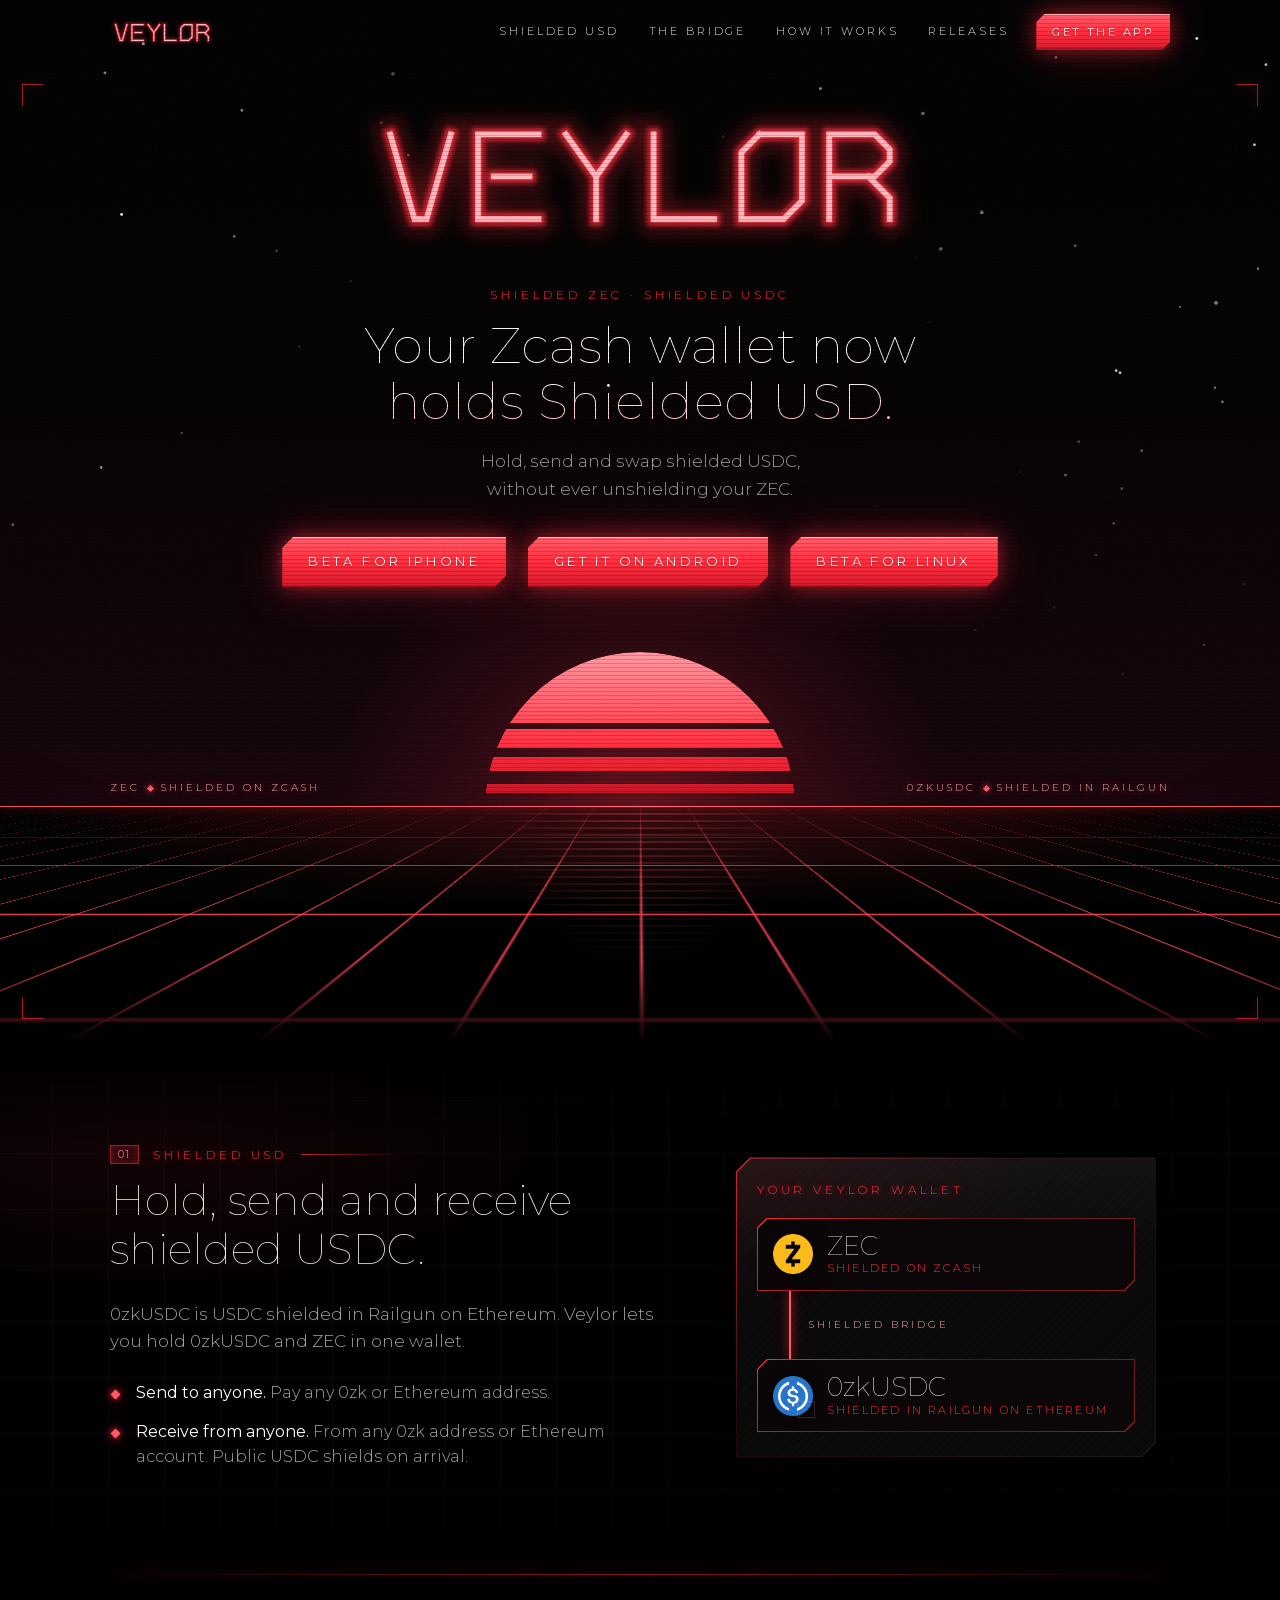
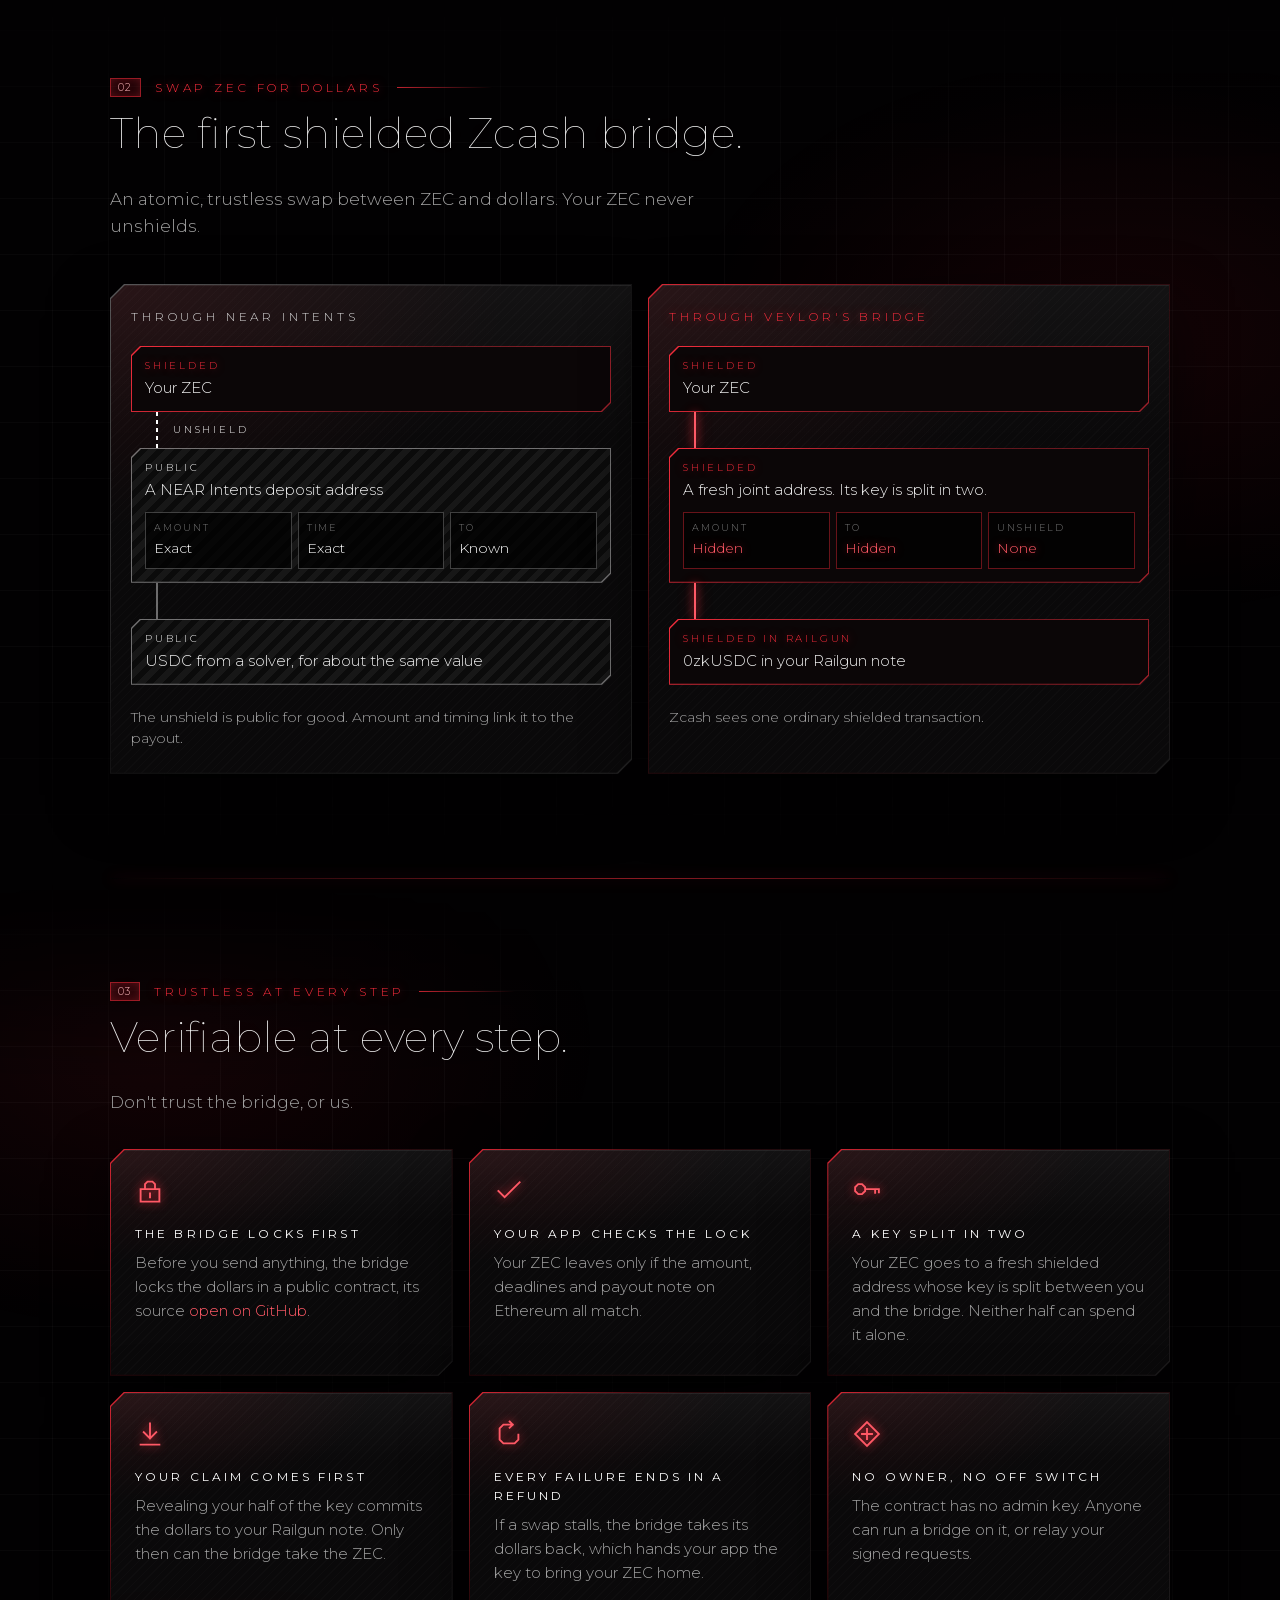
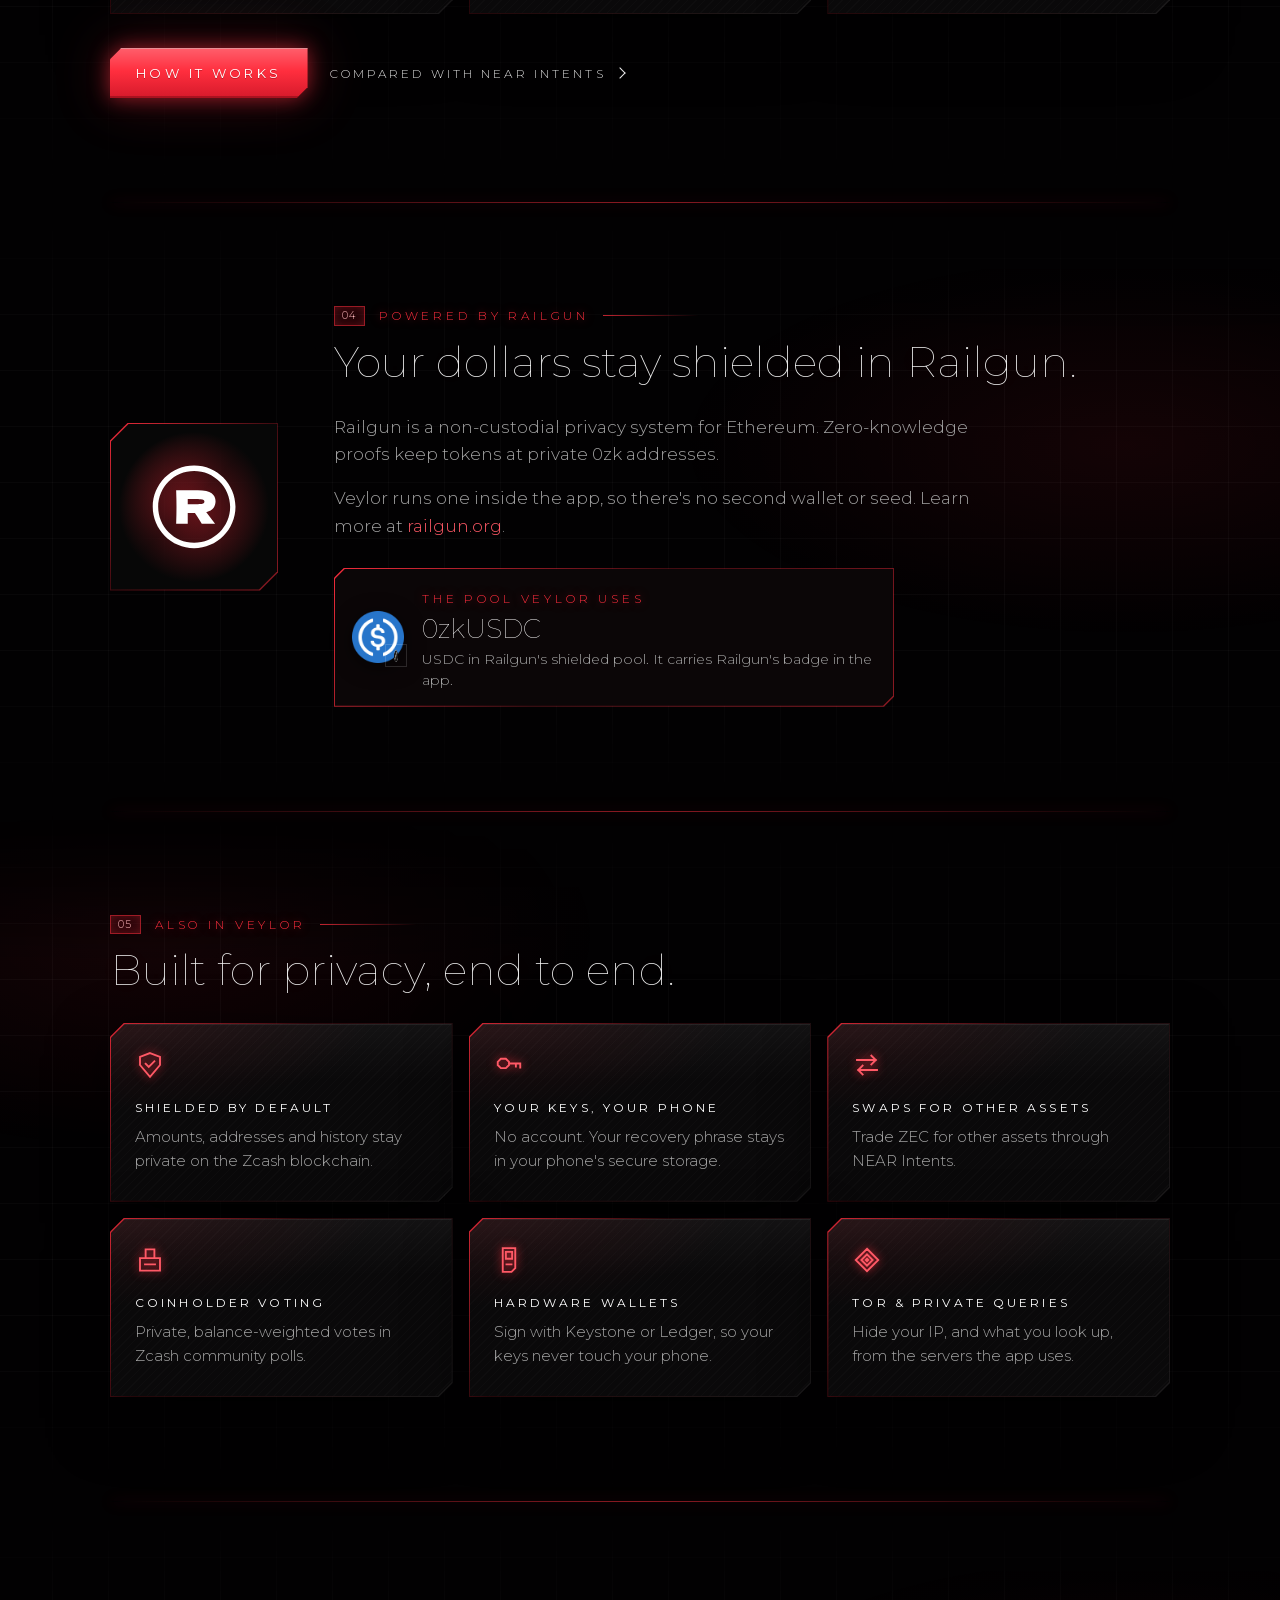
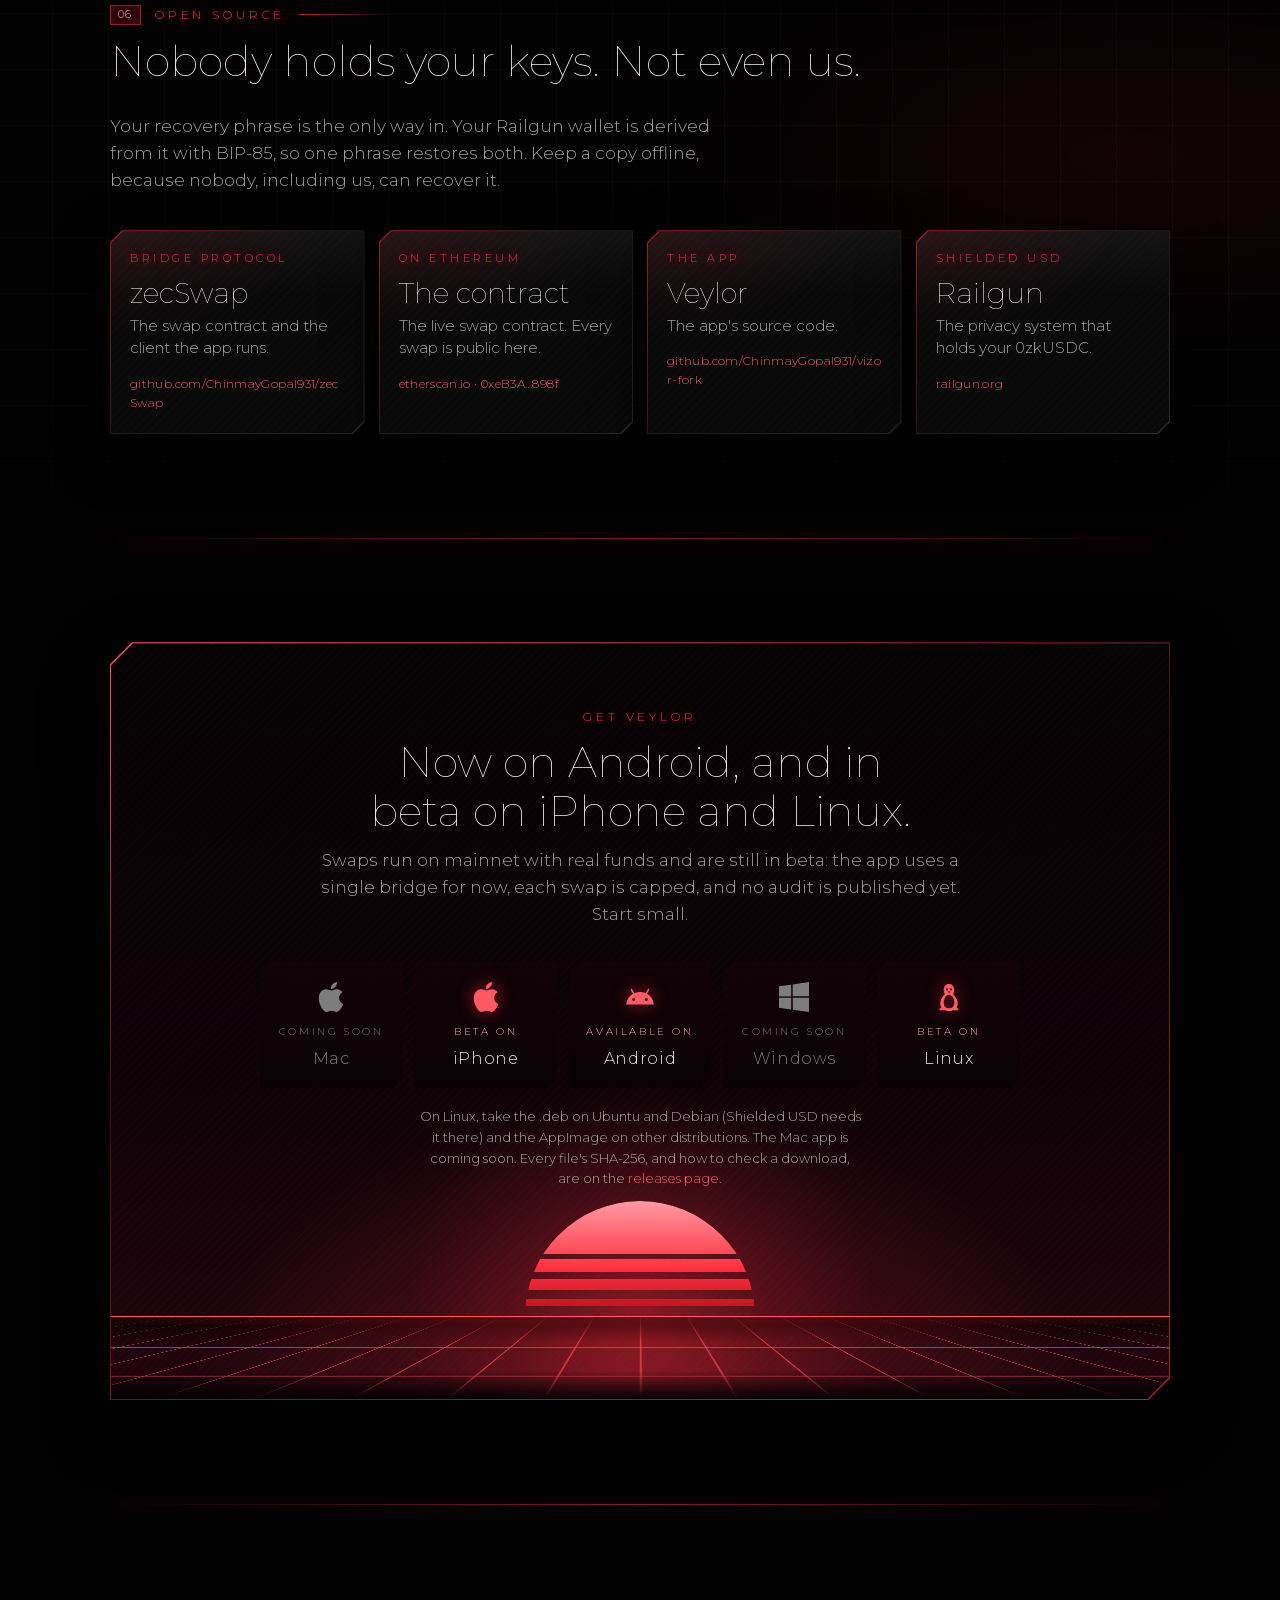
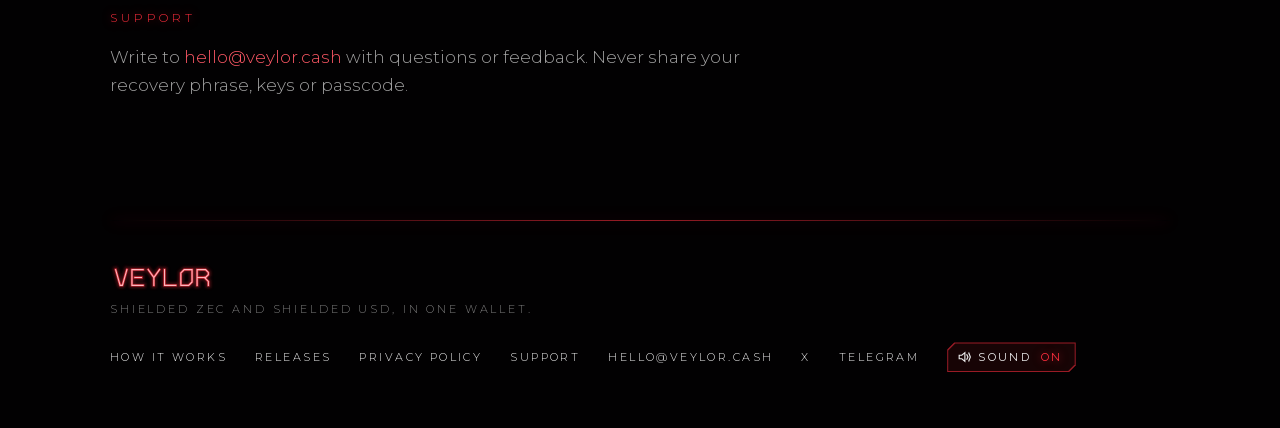
==== index.html @ bbc7f248 "Releases: every download with its SHA-256, its build record, and how to check it veylor.cash/release" ====
<!doctype html>
<html lang="en">
<head>
<meta charset="utf-8">
<meta name="viewport" content="width=device-width, initial-scale=1, viewport-fit=cover">
<title>Veylor</title>
<meta name="description" content="Veylor is a self-custody Zcash wallet that also holds Shielded USD, USDC shielded in Railgun. Send and receive it with anyone, and swap it with shielded ZEC without ever unshielding your ZEC.">
<meta name="theme-color" content="#000000">
<meta property="og:title" content="Veylor">
<meta property="og:description" content="Your Zcash wallet now holds Shielded USD. Send and receive it with anyone, and swap it with ZEC without ever unshielding your ZEC.">
<meta property="og:image" content="https://veylor.cash/icon.png">
<meta property="og:url" content="https://veylor.cash/">
<link rel="icon" href="/icon.png">
<link rel="apple-touch-icon" href="/icon.png">
<link rel="preload" href="/fonts/montserrat-latin.woff2" as="font" type="font/woff2" crossorigin>
<link rel="stylesheet" href="/site.css">
<script>document.documentElement.classList.add('js')</script>
<script src="/site.js" defer></script>
</head>
<body class="home">
<div class="topbar">
  <a class="tb-mark" href="/" aria-label="Veylor home"><svg class="wordmark lit" viewBox="-5 -5 92.5 24" aria-hidden="true"><g fill="none" stroke-linecap="square" stroke-linejoin="miter"><use href="#vw" class="halo" filter="url(#vw-halo)"/><use href="#vw" class="glow" filter="url(#vw-glow)"/><use href="#vw" class="core"/></g></svg></a>
  <nav class="tb-links" aria-label="Main">
    <a href="/#dollars">Shielded USD</a>
    <a href="/#trail">The bridge</a>
    <a href="/how-it-works/">How it works</a>
    <a href="/releases/">Releases</a>
  </nav>
  <div class="tb-end">
    <span class="btn-glow"><a class="btn btn-sm" href="/#beta">Get the app</a></span>
  </div>
</div>

<div class="sync" aria-hidden="true"><div class="sync-line"></div><div class="sync-head"><span class="sync-readout">SYNC 0%</span></div></div>

<header class="hero">
  <div class="hero-top">
    <h1>
      <svg class="wordmark" viewBox="-5 -5 92.5 24" role="img" aria-labelledby="vw-title">
        <title id="vw-title">Veylor</title>
        <defs>
          <path id="vw" pathLength="1" d="M0 0L4 14L6 14L10 0M24.5 0L14.5 0L14.5 14L24.5 14M17.1 7L23 7M29 0L34 7L39 0M34 7L34 14M43.5 0L43.5 14L53.5 14M61 0L68 0L68 11L65 14L58 14L58 3ZM72.5 14L72.5 0L80 0L82.5 2.5L82.5 4.5L80 7L72.5 7M79 7L82.5 10.5L82.5 14"/>
          <filter id="vw-halo" x="-20%" y="-90%" width="140%" height="280%"><feGaussianBlur stdDeviation="1.6"/></filter>
          <filter id="vw-glow" x="-10%" y="-40%" width="120%" height="180%"><feGaussianBlur stdDeviation="0.45"/></filter>
        </defs>
        <g fill="none" stroke-linecap="square" stroke-linejoin="miter">
          <use href="#vw" class="halo" filter="url(#vw-halo)"/>
          <use href="#vw" class="glow" filter="url(#vw-glow)"/>
          <use href="#vw" class="core"/>
        </g>
      </svg>
    </h1>
    <p class="hud rise d1">Shielded ZEC &middot; Shielded USDC</p>
    <p class="tagline rise d2">Your Zcash wallet now holds Shielded USD.</p>
    <p class="lede rise d3">Hold, send and swap shielded USDC, without ever unshielding your ZEC.</p>
    <div class="cta rise d4">
      <span class="btn-glow"><a class="btn" href="https://testflight.apple.com/join/D9gw2Kwm">Beta for iPhone</a></span><span class="btn-glow"><a class="btn" href="https://play.google.com/store/apps/details?id=com.veylor.app">Get it on Android</a></span><span class="btn-glow"><a class="btn" href="/releases/#linux">Beta for Linux</a></span>
    </div>
  </div>
  <div class="sky" aria-hidden="true"><div class="stars"></div><div class="stars twinkle"></div></div>
  <div class="hud-frame" aria-hidden="true"></div>
  <div class="scene" aria-hidden="true">
    <div class="sun-glow"></div>
    <div class="sun"></div>
    <div class="floor"><div class="grid"></div><div class="shots"><i class="shot s1"></i><i class="shot s2"></i><i class="shot s3"></i><i class="shot s4"></i></div><div class="reflect"></div></div>
    <span class="hz hz-l">ZEC <i></i> Shielded on Zcash</span>
    <span class="hz hz-r">0zkUSDC <i></i> Shielded in Railgun</span>
  </div>
</header>

<main>
  <section class="section" id="dollars" aria-labelledby="dollars-title">
    <div class="split">
      <div>
        <p class="hud sec">Shielded USD</p>
        <h2 class="title" id="dollars-title">Hold, send and receive shielded USDC.</h2>
        <div class="prose reveal">
          <p>0zkUSDC is USDC shielded in Railgun on Ethereum. Veylor lets you hold 0zkUSDC and ZEC in one wallet.</p>
        </div>
        <ul class="ticks reveal">
          <li><strong>Send to anyone.</strong> Pay any 0zk or Ethereum address.</li>
          <li><strong>Receive from anyone.</strong> From any 0zk address or Ethereum account. Public USDC shields on arrival.</li>
        </ul>
      </div>
      <div class="wallet card reveal">
        <figure class="card-in">
          <figcaption class="hud">Your Veylor wallet</figcaption>
          <div class="asset plate">
            <span class="token-logo"><img src="/logos/zec.webp" width="40" height="40" alt=""></span>
            <span class="asset-name">ZEC</span>
            <span class="asset-where">Shielded on Zcash</span>
          </div>
          <div class="bridge-link" aria-hidden="true">
            <span class="bl-line"><span class="packet down"></span><span class="packet up"></span></span>
            <span class="bl-tag">Shielded bridge</span>
          </div>
          <div class="asset plate">
            <span class="token-logo"><img src="/logos/usdc.webp" width="40" height="40" alt=""><img class="badge" src="/logos/railgun-badge.webp" width="18" height="18" alt=""></span>
            <span class="asset-name">0zkUSDC</span>
            <span class="asset-where">Shielded in Railgun on Ethereum</span>
          </div>
        </figure>
      </div>
    </div>
  </section>
  <section class="section" id="trail" aria-labelledby="trail-title">
    <p class="hud sec">Swap ZEC for dollars</p>
    <h2 class="title" id="trail-title">The first shielded Zcash bridge.</h2>
    <div class="prose reveal">
      <p>An atomic, trustless swap between ZEC and dollars. Your ZEC never unshields.</p>
    </div>

    <div class="routes">
      <div class="route route-public card reveal">
        <figure class="card-in">
          <figcaption class="hud">Through NEAR Intents</figcaption>
          <ol class="hops">
            <li class="hop plate zone-shielded">
              <span class="hop-zone">Shielded</span>
              <span class="hop-name">Your ZEC</span>
              <span class="wire" aria-hidden="true"></span>
              <span class="edge" aria-hidden="true">Unshield</span>
            </li>
            <li class="hop plate zone-public">
              <span class="hop-zone">Public</span>
              <span class="hop-name">A NEAR Intents deposit address</span>
              <dl class="leak">
                <div><dt>Amount</dt><dd>Exact</dd></div>
                <div><dt>Time</dt><dd>Exact</dd></div>
                <div><dt>To</dt><dd>Known</dd></div>
              </dl>
              <span class="wire" aria-hidden="true"></span>
            </li>
            <li class="hop plate zone-public">
              <span class="hop-zone">Public</span>
              <span class="hop-name">USDC from a solver, for about the same value</span>
            </li>
          </ol>
          <p class="route-note">The unshield is public for good. Amount and timing link it to the payout.</p>
        </figure>
      </div>

      <div class="route route-shielded card reveal">
        <figure class="card-in">
          <figcaption class="hud">Through Veylor's bridge</figcaption>
          <ol class="hops">
            <li class="hop plate zone-shielded">
              <span class="hop-zone">Shielded</span>
              <span class="hop-name">Your ZEC</span>
              <span class="wire" aria-hidden="true"><span class="packet"></span></span>
            </li>
            <li class="hop plate zone-shielded">
              <span class="hop-zone">Shielded</span>
              <span class="hop-name">A fresh joint address. Its key is split in two.</span>
              <dl class="leak sealed">
                <div><dt>Amount</dt><dd>Hidden</dd></div>
                <div><dt>To</dt><dd>Hidden</dd></div>
                <div><dt>Unshield</dt><dd>None</dd></div>
              </dl>
              <span class="wire" aria-hidden="true"><span class="packet"></span></span>
            </li>
            <li class="hop plate zone-shielded">
              <span class="hop-zone">Shielded in Railgun</span>
              <span class="hop-name">0zkUSDC in your Railgun note</span>
            </li>
          </ol>
          <p class="route-note">Zcash sees one ordinary shielded transaction.</p>
        </figure>
      </div>
    </div>
  </section>

  <section class="section" id="trustless" aria-labelledby="trustless-title">
    <p class="hud sec">Trustless at every step</p>
    <h2 class="title" id="trustless-title">Verifiable at every step.</h2>
    <p class="prose intro reveal">Don't trust the bridge, or us.</p>
    <div class="cards">
      <article class="card reveal"><div class="card-in">
        <svg class="glyph" viewBox="0 0 24 24" aria-hidden="true"><path d="M4.5 10.5H19.5V20.5H4.5Z M8 10.5V6.5L10 4.5H14L16 6.5V10.5 M12 14V17"/></svg>
        <h3>The bridge locks first</h3>
        <p>Before you send anything, the bridge locks the dollars in a public contract, its source <a href="https://github.com/ChinmayGopal931/zecSwap/blob/64917fc90175dc25a0f6d522f0481807d7fe78f2/contracts/src/ZecSwap.sol">open on GitHub</a>.</p>
      </div></article>
      <article class="card reveal"><div class="card-in">
        <svg class="glyph" viewBox="0 0 24 24" aria-hidden="true"><path d="M3.5 12L8.5 17L20.5 5"/></svg>
        <h3>Your app checks the lock</h3>
        <p>Your ZEC leaves only if the amount, deadlines and payout note on Ethereum all match.</p>
      </div></article>
      <article class="card reveal"><div class="card-in">
        <svg class="glyph" viewBox="0 0 24 24" aria-hidden="true"><path d="M2.5 9L5 6.5H8L10.5 9V12L8 14.5H5L2.5 12Z M10.5 10.5H12 M13.5 10.5H21.5 M18.5 10.5V13.5 M21.5 10.5V13"/></svg>
        <h3>A key split in two</h3>
        <p>Your ZEC goes to a fresh shielded address whose key is split between you and the bridge. Neither half can spend it alone.</p>
      </div></article>
      <article class="card reveal"><div class="card-in">
        <svg class="glyph" viewBox="0 0 24 24" aria-hidden="true"><path d="M12 3.5V15.5 M7 10.5L12 15.5L17 10.5 M4.5 20.5H19.5"/></svg>
        <h3>Your claim comes first</h3>
        <p>Revealing your half of the key commits the dollars to your Railgun note. Only then can the bridge take the ZEC.</p>
      </div></article>
      <article class="card reveal"><div class="card-in">
        <svg class="glyph" viewBox="0 0 24 24" aria-hidden="true"><path d="M19.5 12.5V16.5L16.5 19.5H7.5L4.5 16.5V7.5L7.5 4.5H15 M12.5 2L15 4.5L12.5 7"/></svg>
        <h3>Every failure ends in a refund</h3>
        <p>If a swap stalls, the bridge takes its dollars back, which hands your app the key to bring your ZEC home.</p>
      </div></article>
      <article class="card reveal"><div class="card-in">
        <svg class="glyph" viewBox="0 0 24 24" aria-hidden="true"><path d="M12 2.5L21.5 12L12 21.5L2.5 12Z M8 12H16 M12 8V16"/></svg>
        <h3>No owner, no off switch</h3>
        <p>The contract has no admin key. Anyone can run a bridge on it, or relay your signed requests.</p>
      </div></article>
    </div>
    <div class="cta left reveal"><span class="btn-glow"><a class="btn" href="/how-it-works/">How it works</a></span><a class="link-hud" href="/how-it-works/#compare">Compared with NEAR Intents</a></div>
  </section>



  <section class="section" id="railgun" aria-labelledby="railgun-title">
    <div class="railgun">
      <a class="railgun-mark plate reveal" href="https://railgun.org/"><img src="/logos/railgun.svg" width="88" height="88" alt="Railgun"></a>
      <div class="reveal">
        <p class="hud sec">Powered by Railgun</p>
        <h2 class="title" id="railgun-title">Your dollars stay shielded in Railgun.</h2>
        <div class="prose">
          <p>Railgun is a non-custodial privacy system for Ethereum. Zero-knowledge proofs keep tokens at private 0zk addresses.</p>
          <p>Veylor runs one inside the app, so there's no second wallet or seed. Learn more at <a href="https://railgun.org/">railgun.org</a>.</p>
        </div>
        <div class="pool plate">
          <span class="token-logo"><img src="/logos/usdc.webp" width="52" height="52" alt=""><img class="badge" src="/logos/railgun-badge.webp" width="23" height="23" alt=""></span>
          <span class="pool-text">
            <span class="hud">The pool Veylor uses</span>
            <span class="pool-name">0zkUSDC</span>
            <span class="pool-desc">USDC in Railgun's shielded pool. It carries Railgun's badge in the app.</span>
          </span>
        </div>
      </div>
    </div>
  </section>

  <section class="section" id="inside" aria-labelledby="inside-title">
    <p class="hud sec">Also in Veylor</p>
    <h2 class="title" id="inside-title">Built for privacy, end to end.</h2>
    <div class="cards">
      <article class="card reveal"><div class="card-in">
        <svg class="glyph" viewBox="0 0 24 24" aria-hidden="true"><path d="M12 2.5L20 5.5V12L12 21.5L4 12V5.5Z M8.5 11L11 13.5L15.5 9"/></svg>
        <h3>Shielded by default</h3>
        <p>Amounts, addresses and history stay private on the Zcash blockchain.</p>
      </div></article>
      <article class="card reveal"><div class="card-in">
        <svg class="glyph" viewBox="0 0 24 24" aria-hidden="true"><path d="M3 9.5L5.5 7H9.5L12 9.5V12L9.5 14.5H5.5L3 12Z M12 10.75H21V14 M17.5 10.75V13.25"/></svg>
        <h3>Your keys, your phone</h3>
        <p>No account. Your recovery phrase stays in your phone's secure storage.</p>
      </div></article>
      <article class="card reveal"><div class="card-in">
        <svg class="glyph" viewBox="0 0 24 24" aria-hidden="true"><path d="M4 8H19 M15.5 4.5L19 8L15.5 11.5 M20 16H5 M8.5 12.5L5 16L8.5 19.5"/></svg>
        <h3>Swaps for other assets</h3>
        <p>Trade ZEC for other assets through NEAR Intents.</p>
      </div></article>
      <article class="card reveal"><div class="card-in">
        <svg class="glyph" viewBox="0 0 24 24" aria-hidden="true"><path d="M4 10.5H20V20.5H4Z M8 15.5H16 M8.5 10.5V3.5H15.5V10.5"/></svg>
        <h3>Coinholder voting</h3>
        <p>Private, balance-weighted votes in Zcash community polls.</p>
      </div></article>
      <article class="card reveal"><div class="card-in">
        <svg class="glyph" viewBox="0 0 24 24" aria-hidden="true"><path d="M7 2.5H17V18.5L14 21.5H7Z M9.5 5.5H14.5V11H9.5Z M10 15.5H14"/></svg>
        <h3>Hardware wallets</h3>
        <p>Sign with Keystone or Ledger, so your keys never touch your phone.</p>
      </div></article>
      <article class="card reveal"><div class="card-in">
        <svg class="glyph" viewBox="0 0 24 24" aria-hidden="true"><path d="M12 3L21 12L12 21L3 12Z M12 7.5L16.5 12L12 16.5L7.5 12Z M12 11L13 12L12 13L11 12Z"/></svg>
        <h3>Tor &amp; Private queries</h3>
        <p>Hide your IP, and what you look up, from the servers the app uses.</p>
      </div></article>
    </div>
  </section>

  <section class="section" id="source" aria-labelledby="source-title">
    <p class="hud sec">Open source</p>
    <h2 class="title" id="source-title">Nobody holds your keys. Not even us.</h2>
    <div class="prose reveal">
      <p>Your recovery phrase is the only way in. Your Railgun wallet is derived from it with BIP-85, so one phrase restores both. Keep a copy offline, because nobody, including us, can recover it.</p>
    </div>
    <ul class="links">
      <li class="reveal"><a class="link-card plate" href="https://github.com/ChinmayGopal931/zecSwap">
        <span class="hud">Bridge protocol</span>
        <span class="link-name">zecSwap</span>
        <span class="link-desc">The swap contract and the client the app runs.</span>
        <span class="link-url">github.com/ChinmayGopal931/zecSwap</span>
      </a></li>
      <li class="reveal"><a class="link-card plate" href="https://etherscan.io/address/0xeB3A00bcB6c9fF626fE57a5dBbDCf01730e7898f">
        <span class="hud">On Ethereum</span>
        <span class="link-name">The contract</span>
        <span class="link-desc">The live swap contract. Every swap is public here.</span>
        <span class="link-url">etherscan.io &middot; 0xeB3A&hellip;898f</span>
      </a></li>
      <li class="reveal"><a class="link-card plate" href="https://github.com/ChinmayGopal931/vizor-fork">
        <span class="hud">The app</span>
        <span class="link-name">Veylor</span>
        <span class="link-desc">The app's source code.</span>
        <span class="link-url">github.com/ChinmayGopal931/vizor-fork</span>
      </a></li>
      <li class="reveal"><a class="link-card plate" href="https://railgun.org/">
        <span class="hud">Shielded USD</span>
        <span class="link-name">Railgun</span>
        <span class="link-desc">The privacy system that holds your 0zkUSDC.</span>
        <span class="link-url">railgun.org</span>
      </a></li>
    </ul>
  </section>

  <section class="section beta" id="beta">
    <div class="card beta-card reveal"><div class="card-in">
        <p class="hud">Get Veylor</p>
        <h2 class="title">Now on Android, and in beta on iPhone and Linux.</h2>
        <p class="prose">Swaps run on mainnet with real funds and are still in beta: the app uses a single bridge for now, each swap is capped, and no audit is published yet. Start small.</p>
        <ul class="platforms" aria-label="Platforms">
          <li><span class="platform soon" aria-disabled="true"><svg viewBox="0 0 24 24" aria-hidden="true" focusable="false"><path d="M12.152 6.896c-.948 0-2.415-1.078-3.96-1.04-2.04.027-3.91 1.183-4.961 3.014-2.117 3.675-.546 9.103 1.519 12.09 1.013 1.454 2.208 3.09 3.792 3.039 1.52-.065 2.09-.987 3.935-.987 1.831 0 2.35.987 3.96.948 1.637-.026 2.676-1.48 3.676-2.948 1.156-1.688 1.636-3.325 1.662-3.415-.039-.013-3.182-1.221-3.22-4.857-.026-3.04 2.48-4.494 2.597-4.559-1.429-2.09-3.623-2.324-4.39-2.376-2-.156-3.675 1.09-4.61 1.09zM15.53 3.83c.843-1.012 1.4-2.427 1.245-3.83-1.207.052-2.662.805-3.532 1.818-.78.896-1.454 2.338-1.273 3.714 1.338.104 2.715-.688 3.559-1.701"/></svg><span class="platform-note">Coming soon</span><span class="platform-name">Mac</span></span></li>
          <li><a class="platform" href="https://testflight.apple.com/join/D9gw2Kwm"><svg viewBox="0 0 24 24" aria-hidden="true" focusable="false"><path d="M12.152 6.896c-.948 0-2.415-1.078-3.96-1.04-2.04.027-3.91 1.183-4.961 3.014-2.117 3.675-.546 9.103 1.519 12.09 1.013 1.454 2.208 3.09 3.792 3.039 1.52-.065 2.09-.987 3.935-.987 1.831 0 2.35.987 3.96.948 1.637-.026 2.676-1.48 3.676-2.948 1.156-1.688 1.636-3.325 1.662-3.415-.039-.013-3.182-1.221-3.22-4.857-.026-3.04 2.48-4.494 2.597-4.559-1.429-2.09-3.623-2.324-4.39-2.376-2-.156-3.675 1.09-4.61 1.09zM15.53 3.83c.843-1.012 1.4-2.427 1.245-3.83-1.207.052-2.662.805-3.532 1.818-.78.896-1.454 2.338-1.273 3.714 1.338.104 2.715-.688 3.559-1.701"/></svg><span class="platform-note">Beta on</span><span class="platform-name">iPhone</span></a></li>
          <li><a class="platform" href="https://play.google.com/store/apps/details?id=com.veylor.app"><svg viewBox="0 0 24 24" aria-hidden="true" focusable="false"><path d="M17.6 9.48l1.84-3.18c.16-.31.04-.69-.26-.85a.637.637 0 0 0-.83.22l-1.88 3.24a11.463 11.463 0 0 0-8.94 0L5.65 5.67a.643.643 0 0 0-.87-.2c-.28.18-.37.54-.22.83L6.4 9.48A10.78 10.78 0 0 0 1 18h22a10.78 10.78 0 0 0-5.4-8.52zM7 15.25a1.25 1.25 0 1 1 0-2.5 1.25 1.25 0 0 1 0 2.5zm10 0a1.25 1.25 0 1 1 0-2.5 1.25 1.25 0 0 1 0 2.5z"/></svg><span class="platform-note">Available on</span><span class="platform-name">Android</span></a></li>
          <li><span class="platform soon" aria-disabled="true"><svg viewBox="0 0 24 24" aria-hidden="true" focusable="false"><path d="M0 3.449L9.75 2.1v9.451H0m10.949-9.602L24 0v11.4H10.949M0 12.6h9.75v9.451L0 20.699M10.949 12.6H24V24l-12.9-1.801"/></svg><span class="platform-note">Coming soon</span><span class="platform-name">Windows</span></span></li>
          <li><a class="platform" href="/releases/#linux"><svg viewBox="0 0 24 24" aria-hidden="true" focusable="false"><path fill-rule="evenodd" d="M12 1.5c-2.6 0-4.2 2.1-4.2 4.9 0 1.4.4 2.4.9 3.4-1.9 1.7-3.7 4.4-3.7 7.4 0 1.2.3 2.2.9 3l-1.4 1.2c-.4.4-.1 1.1.5 1.1h3.9c.9.6 2 .9 3.1.9s2.2-.3 3.1-.9h3.9c.6 0 .9-.7.5-1.1l-1.4-1.2c.6-.8.9-1.8.9-3 0-3-1.8-5.7-3.7-7.4.5-1 .9-2 .9-3.4 0-2.8-1.6-4.9-4.2-4.9zm-1.6 3.6a.9.9 0 1 1 0 1.8.9.9 0 0 1 0-1.8zm3.2 0a.9.9 0 1 1 0 1.8.9.9 0 0 1 0-1.8zM10.9 7.6h2.2L12 9zM12 10.2c2.3 0 4.2 2.9 4.2 6.2s-1.9 4.6-4.2 4.6-4.2-1.3-4.2-4.6 1.9-6.2 4.2-6.2z"/></svg><span class="platform-note">Beta on</span><span class="platform-name">Linux</span></a></li>
        </ul>
        <p class="platforms-note">On Linux, take the .deb on Ubuntu and Debian (Shielded USD needs it there) and the AppImage on other distributions. The Mac app is coming soon. Every file's SHA-256, and how to check a download, are on the <a href="/releases/">releases page</a>.</p>
      <div class="beta-scene" aria-hidden="true"><div class="sun-glow"></div><div class="sun"></div><div class="floor"><div class="grid"></div></div></div>
    </div></div>
  </section>

  <section class="section" id="support">
    <p class="hud">Support</p>
    <p class="prose">Write to <a href="mailto:hello@veylor.cash">hello@veylor.cash</a> with questions or feedback. Never share your recovery phrase, keys or passcode.</p>
  </section>
</main>

<footer class="site-footer">
  <div class="ft-brand">
    <a class="tb-mark" href="/" aria-label="Veylor home"><svg class="wordmark lit" viewBox="-5 -5 92.5 24" aria-hidden="true"><g fill="none" stroke-linecap="square" stroke-linejoin="miter"><use href="#vw" class="halo" filter="url(#vw-halo)"/><use href="#vw" class="glow" filter="url(#vw-glow)"/><use href="#vw" class="core"/></g></svg></a>
    <p>Shielded ZEC and Shielded USD, in one wallet.</p>
  </div>
  <div class="ft-links">
    <nav aria-label="Footer">
      <a href="/how-it-works/">How it works</a>
      <a href="/releases/">Releases</a>
      <a href="/privacy/">Privacy policy</a>
      <a href="#support">Support</a>
      <a href="mailto:hello@veylor.cash">hello@veylor.cash</a>
    </nav>
    <nav class="ft-social" aria-label="Social">
      <a href="https://x.com/veylorwallet" aria-label="Veylor on X">X</a>
      <a href="https://t.me/veylorwallet" aria-label="Veylor on Telegram">Telegram</a>
    </nav>
    <button class="sound plate" type="button" aria-pressed="true" hidden>
      <svg viewBox="0 0 16 16" aria-hidden="true"><path d="M2.5 6H5.5L9 3V13L5.5 10H2.5Z"/><path class="wave" d="M11.25 5.5L12.5 8L11.25 10.5M13.5 3.5L15.25 8L13.5 12.5"/><path class="mute" d="M11.5 6L15 10M15 6L11.5 10"/></svg>
      <span>Sound</span><span class="sound-state" aria-hidden="true">On</span>
    </button>
  </div>
</footer>
</body>
</html>
---- site.css ----
@font-face {
  font-family: "Montserrat";
  src: url("/fonts/montserrat-latin.woff2") format("woff2");
  font-weight: 100 400;
  font-display: swap;
  unicode-range: U+0000-00FF, U+0131, U+0152-0153, U+02BB-02BC, U+02C6, U+02DA, U+02DC, U+0304, U+0308, U+0329, U+2000-206F, U+20AC, U+2122, U+2191, U+2193, U+2212, U+2215, U+FEFF, U+FFFD;
}

:root {
  color-scheme: dark;
  --bg: #000;
  --panel: #070707;
  --text: #ececec;
  --muted: #a3a3a3;
  --dim: #7d7d7d;
  --red: #ff2e3e;
  --red-hot: #ff5966;
  --red-core: #ffb7bd;
  --red-deep: #6e0b15;
  --rule: #1d1d1d;
  --steel: rgba(255, 255, 255, 0.22);
  --cut: 14px;
  --lit-edge: linear-gradient(135deg, rgba(255, 46, 62, 0.95), rgba(255, 46, 62, 0.25) 48%, rgba(255, 46, 62, 0.55));
  --font: "Montserrat", -apple-system, BlinkMacSystemFont, "Segoe UI", Roboto, Helvetica, Arial, sans-serif;
  --panel-fill:
    radial-gradient(140% 90% at 0% 0%, rgba(255, 46, 62, 0.09), transparent 55%),
    linear-gradient(180deg, rgba(255, 255, 255, 0.04), rgba(255, 255, 255, 0) 32%),
    repeating-linear-gradient(135deg, rgba(255, 255, 255, 0.016) 0 1px, transparent 1px 6px),
    #0a090a;
  --grain: url("data:image/svg+xml,%3Csvg xmlns='http://www.w3.org/2000/svg' width='180' height='180'%3E%3Cfilter id='n'%3E%3CfeTurbulence type='fractalNoise' baseFrequency='.85' numOctaves='2' stitchTiles='stitch'/%3E%3CfeColorMatrix values='0 0 0 0 1 0 0 0 0 1 0 0 0 0 1 0 0 0 .6 0'/%3E%3C/filter%3E%3Crect width='100%25' height='100%25' filter='url(%23n)'/%3E%3C/svg%3E");
  --mono: ui-monospace, SFMono-Regular, Menlo, Consolas, "Liberation Mono", monospace;
}

/* Every animation on this page lives in the no-preference block at the end:
   what is written above it is the still, fully lit page that visitors who
   ask for reduced motion see. */

* { box-sizing: border-box; }
html, body { overflow-x: clip; }
body {
  margin: 0;
  background: #020102;
  color: var(--text);
  font: 300 17px/1.6 var(--font);
  -webkit-font-smoothing: antialiased;
}
body::before, body::after { content: ""; position: fixed; inset: 0; pointer-events: none; z-index: 100; }
body::before { background: var(--grain); background-size: 180px; opacity: 0.045; }
body::after {
  background:
    repeating-linear-gradient(to bottom, transparent 0 3px, rgba(0, 0, 0, 0.16) 3px 4px),
    radial-gradient(ellipse 120% 90% at 50% 45%, transparent 58%, rgba(0, 0, 0, 0.6) 100%);
}
.defs { position: absolute; width: 0; height: 0; overflow: hidden; }
a { color: var(--red-hot); text-decoration: none; }
a:hover { text-decoration: underline; }
a:focus-visible, button:focus-visible { outline: 1px solid var(--red-core); outline-offset: 4px; }
.sr-only {
  position: absolute; width: 1px; height: 1px; margin: -1px; overflow: hidden;
  clip: rect(0 0 0 0); white-space: nowrap; border: 0;
}
var { font-style: normal; color: var(--red-core); }
.section code { font-family: var(--mono); font-size: 0.84em; color: var(--red-core); }

/* HUD captions: spaced uppercase red, as the app's section heads. */
.hud {
  font-weight: 300; font-size: 12px; letter-spacing: 0.32em; text-transform: uppercase;
  color: var(--red); text-shadow: 0 0 10px rgba(255, 46, 62, 0.55);
  margin: 0;
}

/* A plate with 45° cuts: a 1px edge (the cuts drawn too) over a dark fill. */
.plate { position: relative; isolation: isolate; --c: 10px; --edge: var(--steel); --fill: #0a0a0a; }
.plate::before, .plate::after {
  content: ""; position: absolute; z-index: -1; pointer-events: none;
  clip-path: polygon(var(--c) 0, 100% 0, 100% calc(100% - var(--c)), calc(100% - var(--c)) 100%, 0 100%, 0 var(--c));
}
.plate::before { inset: 0; background: var(--edge); }
.plate::after { inset: 1px; background: var(--fill); }

/* The VEYLOR tube: halo, glow and core, as Neon.strokeTube. */
.wordmark { display: block; overflow: visible; }
.wordmark .halo { stroke: var(--red); stroke-opacity: 0.28; stroke-width: 4.75; }
.wordmark .glow { stroke: var(--red); stroke-opacity: 0.75; stroke-width: 2.09; }
.wordmark .core { stroke: var(--red-core); stroke-width: 0.95; }

/* ---------- Hero ---------- */
.hero {
  position: relative; min-height: 100vh; min-height: 100svh; display: flex; flex-direction: column; overflow: hidden; isolation: isolate;
  background: linear-gradient(to bottom, #000 0%, #040103 38%, #12030a 70%, #2a0711 100%);
}
.sky { position: absolute; inset: 0; z-index: 0; pointer-events: none; }
.stars {
  position: absolute; inset: 0;
  background:
    radial-gradient(circle at 45.3% 33.3%, rgba(255,255,255,0.9) 0 1.4px, transparent 2.2px),
    radial-gradient(circle at 50.8% 34.9%, rgba(255,255,255,0.5) 0 1.4px, transparent 2.2px),
    radial-gradient(circle at 62.7% 46.4%, rgba(255,255,255,0.35) 0 1.4px, transparent 2.2px),
    radial-gradient(circle at 30.7% 7.1%, rgba(255,255,255,0.35) 0 1.4px, transparent 2.2px),
    radial-gradient(circle at 95.5% 38.6%, rgba(255,255,255,0.5) 0 1px, transparent 1.8px),
    radial-gradient(circle at 82.5% 5.5%, rgba(255,255,255,0.35) 0 1px, transparent 1.8px),
    radial-gradient(circle at 87.2% 35.6%, rgba(255,255,255,0.9) 0 1px, transparent 1.8px),
    radial-gradient(circle at 44.2% 49.2%, rgba(255,255,255,0.5) 0 1px, transparent 1.8px),
    radial-gradient(circle at 50.0% 39.1%, rgba(255,255,255,0.9) 0 1px, transparent 1.8px),
    radial-gradient(circle at 40.9% 32.9%, rgba(255,255,255,0.35) 0 1px, transparent 1.8px),
    radial-gradient(circle at 31.9% 14.9%, rgba(255,255,255,0.7) 0 1px, transparent 1.8px),
    radial-gradient(circle at 7.9% 44.9%, rgba(255,255,255,0.9) 0 1px, transparent 1.8px),
    radial-gradient(circle at 84.0% 23.6%, rgba(255,255,255,0.35) 0 1px, transparent 1.8px),
    radial-gradient(circle at 21.9% 53.9%, rgba(255,255,255,0.35) 0 1.4px, transparent 2.2px),
    radial-gradient(circle at 37.8% 41.7%, rgba(255,255,255,0.9) 0 1px, transparent 1.8px),
    radial-gradient(circle at 56.5% 13.1%, rgba(255,255,255,0.7) 0 1px, transparent 1.8px),
    radial-gradient(circle at 9.5% 20.6%, rgba(255,255,255,0.9) 0 1px, transparent 1.8px),
    radial-gradient(circle at 14.2% 41.6%, rgba(255,255,255,0.35) 0 1px, transparent 1.8px),
    radial-gradient(circle at 46.6% 29.3%, rgba(255,255,255,0.5) 0 1.4px, transparent 2.2px),
    radial-gradient(circle at 50.9% 57.2%, rgba(255,255,255,0.5) 0 1.4px, transparent 2.2px),
    radial-gradient(circle at 64.1% 8.5%, rgba(255,255,255,0.9) 0 1px, transparent 1.8px),
    radial-gradient(circle at 1.0% 50.4%, rgba(255,255,255,0.7) 0 1px, transparent 1.8px),
    radial-gradient(circle at 21.6% 24.1%, rgba(255,255,255,0.35) 0 1px, transparent 1.8px),
    radial-gradient(circle at 98.0% 13.9%, rgba(255,255,255,0.7) 0 1px, transparent 1.8px),
    radial-gradient(circle at 76.7% 20.4%, rgba(255,255,255,0.7) 0 1.4px, transparent 2.2px),
    radial-gradient(circle at 8.2% 7.0%, rgba(255,255,255,0.5) 0 1px, transparent 1.8px),
    radial-gradient(circle at 59.9% 22.8%, rgba(255,255,255,0.9) 0 1px, transparent 1.8px),
    radial-gradient(circle at 95.0% 29.1%, rgba(255,255,255,0.5) 0 1.4px, transparent 2.2px),
    radial-gradient(circle at 18.9% 10.6%, rgba(255,255,255,0.5) 0 1px, transparent 1.8px),
    radial-gradient(circle at 72.1% 10.9%, rgba(255,255,255,0.5) 0 1.4px, transparent 2.2px),
    radial-gradient(circle at 87.5% 35.8%, rgba(255,255,255,0.9) 0 1px, transparent 1.8px),
    radial-gradient(circle at 11.2% 4.2%, rgba(255,255,255,0.7) 0 1px, transparent 1.8px),
    radial-gradient(circle at 73.5% 23.9%, rgba(255,255,255,0.9) 0 1.4px, transparent 2.2px),
    radial-gradient(circle at 29.8% 11.8%, rgba(255,255,255,0.35) 0 1px, transparent 1.8px),
    radial-gradient(circle at 23.4% 33.3%, rgba(255,255,255,0.35) 0 1px, transparent 1.8px),
    radial-gradient(circle at 21.8% 53.2%, rgba(255,255,255,0.35) 0 1px, transparent 1.8px),
    radial-gradient(circle at 27.4% 27.0%, rgba(255,255,255,0.35) 0 1px, transparent 1.8px),
    radial-gradient(circle at 18.3% 22.7%, rgba(255,255,255,0.5) 0 1px, transparent 1.8px),
    radial-gradient(circle at 36.5% 51.9%, rgba(255,255,255,0.7) 0 1px, transparent 1.8px),
    radial-gradient(circle at 58.8% 53.7%, rgba(255,255,255,0.9) 0 1px, transparent 1.8px),
    radial-gradient(circle at 69.7% 55.9%, rgba(255,255,255,0.35) 0 1px, transparent 1.8px),
    radial-gradient(circle at 48.3% 42.9%, rgba(255,255,255,0.7) 0 1px, transparent 1.8px),
    radial-gradient(circle at 98.9% 6.2%, rgba(255,255,255,0.7) 0 1px, transparent 1.8px),
    radial-gradient(circle at 89.2% 43.3%, rgba(255,255,255,0.5) 0 1px, transparent 1.8px),
    radial-gradient(circle at 35.5% 40.4%, rgba(255,255,255,0.35) 0 1.4px, transparent 2.2px),
    radial-gradient(circle at 93.5% 3.7%, rgba(255,255,255,0.9) 0 1px, transparent 1.8px);
  -webkit-mask-image: linear-gradient(to bottom, #000 30%, transparent 70%);
  mask-image: linear-gradient(to bottom, #000 30%, transparent 70%);
}
.stars.twinkle { transform: translate(37%, 9%) scale(0.8); opacity: 0.6; }
/* Keep the stars out from behind the hero's text. */
.sky { -webkit-mask-image: radial-gradient(ellipse 38% 44% at 50% 40%, transparent 55%, #000 100%); mask-image: radial-gradient(ellipse 38% 44% at 50% 40%, transparent 55%, #000 100%); }
@media (max-width: 700px) { .sky { opacity: 0.55; -webkit-mask-image: linear-gradient(to bottom, #000 0 9%, transparent 14% 100%); mask-image: linear-gradient(to bottom, #000 0 9%, transparent 14% 100%); } }
/* HUD corner brackets around the hero. */
.hud-frame {
  position: absolute; z-index: 2; pointer-events: none; inset: 84px 22px 22px; opacity: 0.75;
  --b: rgba(255, 46, 62, 0.8); --l: 22px;
  background:
    linear-gradient(var(--b), var(--b)) top left / var(--l) 1px,
    linear-gradient(var(--b), var(--b)) top left / 1px var(--l),
    linear-gradient(var(--b), var(--b)) top right / var(--l) 1px,
    linear-gradient(var(--b), var(--b)) top right / 1px var(--l),
    linear-gradient(var(--b), var(--b)) bottom left / var(--l) 1px,
    linear-gradient(var(--b), var(--b)) bottom left / 1px var(--l),
    linear-gradient(var(--b), var(--b)) bottom right / var(--l) 1px,
    linear-gradient(var(--b), var(--b)) bottom right / 1px var(--l);
  background-repeat: no-repeat;
  filter: drop-shadow(0 0 4px rgba(255, 46, 62, 0.8));
}
.hero-top {
  position: relative; z-index: 2; flex: 1 0 auto;
  display: flex; flex-direction: column; align-items: center; justify-content: center;
  text-align: center; padding: 104px 20px 76px;
}
.hero h1 { margin: 0; }
.hero .wordmark { width: min(82vw, 560px); height: auto; }
.hero .hud { margin-top: 36px; }
.tagline {
  background: linear-gradient(180deg, #fff 45%, #ffdfe2 80%, #ffb3ba 100%); -webkit-background-clip: text; background-clip: text; color: transparent;
  filter: drop-shadow(0 0 22px rgba(255, 46, 62, 0.22));
  font-weight: 100; font-size: clamp(30px, 5.2vw, 50px); line-height: 1.12; letter-spacing: 0.01em; margin: 14px auto 0; max-width: 15em; text-wrap: balance; }
.lede { color: var(--muted); max-width: 33em; margin: 18px auto 0; text-wrap: balance; }
.cta { display: flex; gap: 14px 22px; flex-wrap: wrap; justify-content: center; align-items: center; margin-top: 34px; }

.btn-glow { filter: drop-shadow(0 0 10px rgba(255, 46, 62, 0.55)) drop-shadow(0 0 26px rgba(255, 46, 62, 0.22)); }
.btn {
  --c: 11px;
  display: inline-flex; align-items: center; justify-content: center; min-height: 50px; padding: 0 26px;
  font: 400 13px/1 var(--font); letter-spacing: 0.26em; text-transform: uppercase;
  position: relative; overflow: hidden; isolation: isolate;
  background: linear-gradient(180deg, #ff5f6c 0%, var(--red) 46%, #d61a2b 100%); color: #fff;
  text-shadow: 0 1px 0 rgba(90, 0, 10, 0.35);
  box-shadow: inset 0 1px 0 rgba(255, 255, 255, 0.5), inset 0 -2px 0 rgba(80, 0, 10, 0.35);
  clip-path: polygon(var(--c) 0, 100% 0, 100% calc(100% - var(--c)), calc(100% - var(--c)) 100%, 0 100%, 0 var(--c));
}
/* A sweep of light crosses the slab on hover. */
.btn::after {
  content: ""; position: absolute; inset: 0; z-index: -1; transform: translateX(-120%);
  background: linear-gradient(105deg, transparent 35%, rgba(255, 255, 255, 0.45) 50%, transparent 65%);
}
.btn:hover { background: linear-gradient(180deg, #ff7a85 0%, var(--red-hot) 46%, #e8253a 100%); text-decoration: none; }
.btn:active { box-shadow: inset 0 2px 6px rgba(80, 0, 10, 0.5); }
.btn-sm { --c: 8px; min-height: 36px; padding: 0 16px; font-size: 11px; letter-spacing: 0.22em; }
/* The cut corners clip an outline, so focus shows inside the slab and around its glow. */
.btn:focus-visible { outline: none; background: var(--red-hot); box-shadow: inset 0 0 0 2px #fff; }
.btn-glow:has(.btn:focus-visible) { outline: 1px solid var(--red-core); outline-offset: 5px; }
.link-hud { font-size: 12px; letter-spacing: 0.26em; text-transform: uppercase; color: var(--text); }
.link-hud { display: inline-flex; align-items: center; gap: 10px; }
.link-hud::after {
  content: ""; width: 7px; height: 7px; border-top: 1px solid currentColor; border-right: 1px solid currentColor;
  transform: rotate(45deg); transition: transform 0.25s ease;
}
.link-hud:hover { color: var(--red-hot); text-decoration: none; text-shadow: 0 0 10px rgba(255, 46, 62, 0.6); }
.link-hud:hover::after { transform: translateX(3px) rotate(45deg); }

/* The horizon: a striped sun setting into a flowing grid. */
.scene { position: relative; z-index: 1; flex: none; height: max(260px, 42svh); }
.sun-glow {
  position: absolute; left: 50%; bottom: 62%; width: min(110vw, 680px); aspect-ratio: 1;
  transform: translate(-50%, 50%);
  background: radial-gradient(circle, rgba(255, 46, 62, 0.32) 0%, rgba(255, 46, 62, 0.1) 36%, transparent 64%);
}
.sun {
  position: absolute; left: 50%; bottom: 62%; width: min(52vw, 310px); aspect-ratio: 1; border-radius: 50%;
  transform: translate(-50%, 50%);
  filter: drop-shadow(0 0 30px rgba(255, 46, 62, 0.55));
  background: linear-gradient(to bottom, #ff9aa3 0%, var(--red) 30%, #b80d1d 50%);
  -webkit-mask-image: linear-gradient(to bottom, #000 0 23%, transparent 23% 25%, #000 25% 31%, transparent 31% 34%, #000 34% 38.5%, transparent 38.5% 42.5%, #000 42.5% 45.5%, transparent 45.5%);
  mask-image: linear-gradient(to bottom, #000 0 23%, transparent 23% 25%, #000 25% 31%, transparent 31% 34%, #000 34% 38.5%, transparent 38.5% 42.5%, #000 42.5% 45.5%, transparent 45.5%);
}
.floor { position: absolute; left: 0; right: 0; top: 38%; bottom: 0; overflow: hidden; background: #000; perspective: 300px; perspective-origin: 50% 0; }
.floor::before {
  content: ""; position: absolute; left: 0; right: 0; top: 0; height: 1px; z-index: 2;
  background: var(--red-hot); box-shadow: 0 0 10px var(--red), 0 0 28px rgba(255, 46, 62, 0.7);
}
.floor::after {
  content: ""; position: absolute; inset: 0; z-index: 1;
  background:
    radial-gradient(ellipse 70% 60% at 50% 0%, rgba(255, 46, 62, 0.22), transparent 70%),
    linear-gradient(to bottom, rgba(0, 0, 0, 0.85) 0%, transparent 32%), linear-gradient(to top, #020102 0%, transparent 34%);
}
/* The sun's light on the floor: broken bands that fade into the dark. */
.reflect {
  position: absolute; z-index: 2; left: 50%; top: 0; width: min(46vw, 300px); height: 70%; transform: translateX(-50%);
  background: repeating-linear-gradient(to bottom, rgba(255, 89, 102, 0.5) 0 2px, transparent 2px 7px);
  -webkit-mask-image: radial-gradient(ellipse 50% 100% at 50% 0%, #000, transparent);
  mask-image: radial-gradient(ellipse 50% 100% at 50% 0%, #000, transparent);
  opacity: 0.55; mix-blend-mode: screen;
}
.hz {
  position: absolute; z-index: 3; top: calc(38% - 26px); display: flex; align-items: center; gap: 8px;
  font-size: 10px; letter-spacing: 0.3em; text-transform: uppercase; color: var(--red-core); white-space: nowrap;
  text-shadow: 0 0 8px rgba(255, 46, 62, 0.8);
}
.hz i { width: 5px; height: 5px; background: var(--red-hot); box-shadow: 0 0 6px var(--red); transform: rotate(45deg); }
.hz-l { left: max(36px, calc((100vw - 1100px) / 2 + 20px)); }
.hz-r { right: max(36px, calc((100vw - 1100px) / 2 + 20px)); }
@media (max-width: 760px) { .hz { display: none; } }
.grid, .shots {
  position: absolute; left: -100%; width: 300%; top: 0; height: 290px;
  transform-origin: 50% 0; transform: rotateX(76deg);
}
.grid {
  background-image:
    linear-gradient(90deg, rgba(255, 70, 85, 0.85) 1px, transparent 1px),
    linear-gradient(0deg, rgba(255, 70, 85, 0.85) 1px, transparent 1px);
  background-size: 46px 46px;
  /* A column line through the middle, under the sun, for the shots to ride. */
  background-position: calc(50% + 23px) 0;
}
/* Packets shoot along the grid's lines into the distance, as the app's sync line's packet
   climbs it. They ride a second copy of the floor's plane, over its haze, so the perspective
   shrinks and slows them on their way to the horizon, where they fade. Still, there are none. */
.shots { z-index: 3; pointer-events: none; }
.shot {
  position: absolute; top: -120px; width: 2px; height: 120px; margin-left: -0.5px; opacity: 0;
  background: linear-gradient(to top, transparent, var(--red-hot) 45%, #fff);
  filter: drop-shadow(0 0 4px var(--red)) drop-shadow(0 0 10px rgba(255, 46, 62, 0.7));
}
.s1 { left: calc(50% - 46px * 3); }
.s2 { left: calc(50% - 46px); }
.s3 { left: calc(50% + 46px * 2); }
.s4 { left: calc(50% + 46px * 3); }

/* ---------- Sections ---------- */
.section { position: relative; z-index: 1; max-width: 1100px; margin: 0 auto; padding: 104px 20px; }
main { counter-reset: sec; }
main > .section::before {
  content: ""; position: absolute; z-index: -1; top: 0; bottom: 0; left: 50%; width: 100vw; transform: translateX(-50%); pointer-events: none;
  background:
    radial-gradient(50% 45% at var(--gx, 12%) var(--gy, 18%), rgba(255, 46, 62, 0.075), transparent 70%),
    linear-gradient(rgba(255, 255, 255, 0.026) 1px, transparent 1px) 50% 0 / 56px 56px,
    linear-gradient(90deg, rgba(255, 255, 255, 0.026) 1px, transparent 1px) 50% 0 / 56px 56px;
  -webkit-mask-image: linear-gradient(to bottom, transparent, #000 22%, #000 78%, transparent);
  mask-image: linear-gradient(to bottom, transparent, #000 22%, #000 78%, transparent);
}
main > .section:nth-of-type(even)::before { --gx: 88%; --gy: 40%; }
main > .section + .section::after {
  content: ""; position: absolute; top: 0; left: 20px; right: 20px; height: 1px;
  background: linear-gradient(90deg, transparent, rgba(255, 46, 62, 0.55) 50%, transparent);
  box-shadow: 0 0 14px rgba(255, 46, 62, 0.35);
}
main > .section#support::before, main > .section.beta::before { content: none; }
.section.first { padding-top: 128px; }
/* Numbered section labels: [01] THE PROBLEM ───── */
.hud.sec { display: flex; align-items: center; gap: 14px; }
.hud.sec::before {
  counter-increment: sec; content: counter(sec, decimal-leading-zero);
  padding: 4px 7px 3px; font-size: 10.5px; letter-spacing: 0.14em; line-height: 1; color: var(--red-core);
  border: 1px solid rgba(255, 46, 62, 0.55); background: rgba(255, 46, 62, 0.1); box-shadow: inset 0 0 10px rgba(255, 46, 62, 0.25);
}
.hud.sec::after { content: ""; flex: 0 1 96px; height: 1px; background: linear-gradient(90deg, rgba(255, 46, 62, 0.75), transparent); }
.section .title { text-shadow: 0 0 36px rgba(255, 46, 62, 0.16); font-weight: 100; font-size: clamp(28px, 4.2vw, 42px); line-height: 1.15; margin: 12px 0 28px; max-width: 24em; text-wrap: balance; }
.prose { max-width: 38em; color: var(--muted); }
.prose p { margin: 0 0 1em; }
.prose p:last-child { margin-bottom: 0; }
.prose strong { color: var(--text); font-weight: 400; }
.intro { margin: 0 0 32px; }
.lead { max-width: 34em; margin: 0; font-size: clamp(18px, 2.1vw, 21px); line-height: 1.55; color: var(--text); }

.cards { display: grid; gap: 16px; grid-template-columns: repeat(auto-fit, minmax(260px, 1fr)); }
.card {
  --card-edge: linear-gradient(135deg, rgba(255, 46, 62, 0.85), rgba(255, 46, 62, 0.14) 38%, rgba(255, 255, 255, 0.1));
  position: relative; isolation: isolate; padding: 1px;
  filter: drop-shadow(0 22px 30px rgba(0, 0, 0, 0.7)) drop-shadow(0 0 0 rgba(255, 46, 62, 0));
}
.card::before {
  content: ""; position: absolute; inset: 0; z-index: -1; background: var(--card-edge);
  clip-path: polygon(var(--cut) 0, 100% 0, 100% calc(100% - var(--cut)), calc(100% - var(--cut)) 100%, 0 100%, 0 var(--cut));
}
.card-in {
  position: relative; isolation: isolate; height: 100%; margin: 0; padding: 26px 24px 28px; background: var(--panel-fill);
  box-shadow: inset 0 1px 0 rgba(255, 255, 255, 0.07);
  clip-path: polygon(var(--cut) 0, 100% 0, 100% calc(100% - var(--cut)), calc(100% - var(--cut)) 100%, 0 100%, 0 var(--cut));
}
/* A spotlight that follows the pointer, and a sheen that crosses on hover. */
.card-in::before, .card-in::after { content: ""; position: absolute; inset: 0; z-index: -1; pointer-events: none; opacity: 0; }
.card-in::before { background: radial-gradient(340px circle at var(--mx, 50%) var(--my, 0%), rgba(255, 46, 62, 0.16), transparent 62%); }
.card-in::after { background: linear-gradient(110deg, transparent 38%, rgba(255, 255, 255, 0.06) 50%, transparent 62%); transform: translateX(-110%); }
.cards { perspective: 1100px; }
.cards .card:hover, .link-card:hover { --card-edge: linear-gradient(135deg, var(--red-hot), rgba(255, 46, 62, 0.45) 45%, rgba(255, 46, 62, 0.8)); }
.cards .card:hover .card-in::before, .cards .card:hover .card-in::after { opacity: 1; }
.cards .card:hover h3 { color: var(--red-core); text-shadow: 0 0 12px rgba(255, 46, 62, 0.6); }
.cards .card:hover .glyph { filter: drop-shadow(0 0 4px var(--red-hot)) drop-shadow(0 0 12px rgba(255, 46, 62, 0.9)); }
.cards h3 { font-weight: 400; font-size: 12px; letter-spacing: 0.26em; text-transform: uppercase; color: #fff; margin: 18px 0 8px; }
.cards .card p { margin: 0; font-size: 15px; color: var(--muted); }
.glyph {
  width: 30px; height: 30px; display: block; fill: none; stroke: var(--red-hot); stroke-width: 1.5;
  stroke-linecap: square; stroke-linejoin: miter; filter: drop-shadow(0 0 5px rgba(255, 46, 62, 0.8));
}

/* ---------- Two routes: NEAR Intents and the bridge ---------- */
.routes { display: grid; gap: 16px; margin-top: 44px; }
@media (min-width: 860px) { .routes { grid-template-columns: 1fr 1fr; } }
.route .card-in { padding: 22px 20px 24px; }
.route-public { --card-edge: linear-gradient(135deg, rgba(255, 255, 255, 0.34), rgba(255, 255, 255, 0.07) 45%, rgba(255, 255, 255, 0.14)); }
.route figcaption { margin-bottom: 20px; }
.route-public figcaption { color: #d9d9d9; text-shadow: none; }
.hops { list-style: none; margin: 0; padding: 0; }
.hop { padding: 12px 14px 14px; --c: 9px; }
.hop + .hop { margin-top: 36px; }
.hop-zone { display: block; font-size: 10px; letter-spacing: 0.28em; text-transform: uppercase; color: var(--dim); }
.hop-name { display: block; margin-top: 3px; font-size: 15px; line-height: 1.4; color: var(--text); }
.zone-shielded { --edge: linear-gradient(135deg, rgba(255, 46, 62, 0.95), rgba(255, 46, 62, 0.35) 55%, rgba(255, 46, 62, 0.6)); --fill: #0b0607; }
.zone-shielded .hop-zone { color: var(--red); text-shadow: 0 0 8px rgba(255, 46, 62, 0.55); }
.zone-public { --edge: rgba(255, 255, 255, 0.42); --fill: repeating-linear-gradient(135deg, rgba(255, 255, 255, 0.05) 0 6px, transparent 6px 12px), #0b0b0b; }
.zone-public .hop-zone { color: #fff; }
.wire {
  position: absolute; left: 25px; top: 100%; width: 2px; height: 36px; transform-origin: 50% 0;
  background: var(--red-hot); box-shadow: 0 0 8px var(--red), 0 0 16px rgba(255, 46, 62, 0.45);
}
.route-public .wire { background: rgba(255, 255, 255, 0.4); box-shadow: none; }
.route-public .hop:first-child .wire { background: repeating-linear-gradient(to bottom, #fff 0 4px, transparent 4px 8px); }
.edge { position: absolute; left: 42px; top: calc(100% + 11px); font-size: 10px; line-height: 14px; letter-spacing: 0.28em; text-transform: uppercase; color: #fff; }
.packet {
  position: absolute; left: -1px; top: 0; width: 4px; height: 10px; opacity: 0;
  background: var(--red-core); box-shadow: 0 0 6px #fff, 0 0 12px var(--red);
}
.leak { display: grid; grid-template-columns: repeat(3, minmax(0, 1fr)); gap: 6px; margin: 12px 0 0; }
.leak div { padding: 7px 8px 8px; border: 1px solid rgba(255, 255, 255, 0.24); background: rgba(0, 0, 0, 0.72); }
.leak dt { font-size: 9.5px; letter-spacing: 0.2em; text-transform: uppercase; color: var(--dim); }
.leak dd { margin: 2px 0 0; font-size: 14px; color: #fff; }
.sealed div { border-color: rgba(255, 46, 62, 0.4); }
.sealed dd { color: var(--red-hot); text-shadow: 0 0 8px rgba(255, 46, 62, 0.6); }
.route-note { margin: 22px 0 0; font-size: 14px; line-height: 1.5; color: var(--muted); }

/* ---------- One wallet ---------- */
.split { display: grid; gap: 40px; align-items: center; }
@media (min-width: 900px) { .split { grid-template-columns: minmax(0, 1.1fr) minmax(0, 0.9fr); gap: 64px; } }
.wallet { width: 100%; max-width: 420px; justify-self: center; }
.wallet .card-in { padding: 22px 20px 24px; }
.wallet figcaption { margin-bottom: 18px; }
.asset {
  display: grid; grid-template-columns: auto minmax(0, 1fr); column-gap: 14px; align-items: center;
  padding: 14px 16px; --c: 10px; --edge: var(--lit-edge); --fill: #0b0607;
}
.asset .glyph, .asset .token-logo { grid-row: 1 / span 2; }
.asset .glyph { width: 34px; height: 34px; }
/* A coin, with Railgun's badge past its bottom right for 0zkUSDC (the app's
   PrivateUsdLogo: 14 on 32, 2 past the corner). */
.token-logo { position: relative; display: block; width: 40px; height: 40px; filter: drop-shadow(0 4px 10px rgba(0, 0, 0, 0.6)); }
.token-logo img { display: block; width: 100%; height: 100%; }
.token-logo .badge { position: absolute; right: -6.25%; bottom: -6.25%; width: 43.75%; height: 43.75%; }
.asset-name { font-weight: 100; font-size: 26px; line-height: 1.15; color: #fff; }
.asset-where { font-size: 11px; line-height: 1.4; letter-spacing: 0.2em; text-transform: uppercase; color: var(--red); }
.ticks { list-style: none; margin: 26px 0 0; padding: 0; display: grid; gap: 14px; max-width: 560px; }
.ticks li { position: relative; padding-left: 26px; font-size: 16px; line-height: 1.55; color: var(--muted); }
.ticks li::before {
  content: ""; position: absolute; left: 2px; top: 0.62em; width: 7px; height: 7px; transform: rotate(45deg);
  background: var(--red-hot); box-shadow: 0 0 6px var(--red), 0 0 14px rgba(255, 46, 62, 0.5);
}
.ticks strong { font-weight: 400; color: #fff; }
.bridge-link { position: relative; height: 68px; margin-left: 32px; }
.bl-line { position: absolute; left: 0; top: 0; bottom: 0; width: 2px; background: var(--red-hot); box-shadow: 0 0 8px var(--red), 0 0 18px rgba(255, 46, 62, 0.45); }
.bl-tag { position: absolute; left: 20px; top: 50%; transform: translateY(-50%); font-size: 10px; letter-spacing: 0.3em; text-transform: uppercase; color: var(--red-core); white-space: nowrap; }
.nots { list-style: none; margin: 18px 0 0; padding: 0; display: flex; flex-wrap: wrap; gap: 8px; }
.nots li { position: relative; padding: 7px 10px 7px 22px; border: 1px solid var(--steel); font-size: 11px; letter-spacing: 0.18em; text-transform: uppercase; color: var(--text); }
.nots li::before {
  content: ""; position: absolute; left: 9px; top: 50%; width: 5px; height: 5px; margin-top: -2.5px;
  background: var(--red-hot); box-shadow: 0 0 6px var(--red); transform: rotate(45deg);
}

/* ---------- How it works ---------- */
.how-block { margin-top: 84px; }
.how-key { display: grid; gap: 40px; align-items: center; }
@media (min-width: 900px) { .how-key { grid-template-columns: minmax(0, 1fr) minmax(0, 1fr); gap: 56px; } }
.sub { display: flex; align-items: baseline; gap: 14px; margin: 0 0 18px; font-weight: 100; font-size: clamp(22px, 3vw, 28px); line-height: 1.2; color: #fff; }
.sub-n { flex: none; font-weight: 300; font-size: 12px; letter-spacing: 0.3em; color: var(--red); text-shadow: 0 0 10px rgba(255, 46, 62, 0.55); }
.callout { margin: 24px 0 0; padding: 16px 18px 17px; max-width: 38em; color: #fff; --c: 12px; --edge: var(--lit-edge); --fill: #0b0607; }

/* The split key, drawn in SVG units: text sizes here scale with the figure. */
.keyfig { margin: 0; }
.keyfig svg { display: block; width: 100%; max-width: 470px; height: auto; margin: 0 auto; }
.kd-plate { fill: #090909; stroke: rgba(255, 255, 255, 0.24); stroke-width: 1; }
.kd-lit .kd-plate { stroke: var(--red-hot); }
.kd-lit { filter: drop-shadow(0 0 3px rgba(255, 46, 62, 0.75)); }
.kd-cap { font: 400 9.5px var(--font); letter-spacing: 1.5px; fill: var(--red); }
.kd-cap-dim { fill: var(--muted); }
.kd-big { font: 100 30px var(--font); fill: #fff; }
.kd-mid { font: 100 22px var(--font); fill: #fff; }
.kd-small { font: 300 11px var(--font); fill: var(--muted); }
.kd-chip { font: 300 13px var(--font); fill: var(--red-core); }
.kd-wire { fill: none; stroke: var(--red-hot); stroke-width: 1.6; filter: drop-shadow(0 0 3px rgba(255, 46, 62, 0.9)); }
.kd-rule { fill: none; stroke: rgba(255, 255, 255, 0.2); stroke-dasharray: 3 4; }
.kd-lock { fill: none; stroke: var(--red-hot); stroke-width: 1.4; stroke-linecap: square; stroke-linejoin: miter; }

/* The swap's steps hang off a rail that fills as you read. */
.steps-wrap { position: relative; max-width: 760px; margin-top: 8px; }
.rail { position: absolute; left: 11px; top: 12px; bottom: 0; width: 2px; background: rgba(255, 255, 255, 0.12); }
.rail-fill {
  position: absolute; left: 0; top: 0; width: 2px; height: 100%;
  background: linear-gradient(to bottom, rgba(255, 46, 62, 0.4), var(--red-hot));
  box-shadow: 0 0 8px rgba(255, 46, 62, 0.8), 0 0 20px rgba(255, 46, 62, 0.3);
}
.rail-fill::after {
  content: ""; position: absolute; left: -2px; bottom: -3px; width: 6px; height: 6px;
  background: var(--red-core); box-shadow: 0 0 8px var(--red), 0 0 16px var(--red);
}
.steps { list-style: none; margin: 0; padding: 0; counter-reset: step; }
.step { position: relative; padding: 0 0 38px 50px; counter-increment: step; }
.step:last-child { padding-bottom: 0; }
.step:last-child::after { content: ""; position: absolute; left: 0; top: 21px; bottom: 0; width: 26px; background: var(--bg); }
.step::before {
  content: ""; position: absolute; z-index: 1; left: 6px; top: 6px; width: 12px; height: 12px; transform: rotate(45deg);
  background: var(--red-core); box-shadow: 0 0 8px var(--red), 0 0 16px rgba(255, 46, 62, 0.6);
}
.step-where { display: block; font-size: 11px; line-height: 24px; letter-spacing: 0.28em; text-transform: uppercase; color: var(--red); text-shadow: 0 0 8px rgba(255, 46, 62, 0.5); }
.step-where::before { content: counter(step, decimal-leading-zero); margin-right: 1.4em; letter-spacing: 0.12em; color: var(--red-core); }
.step h4 { margin: 2px 0 6px; font-weight: 300; font-size: 19px; line-height: 1.3; color: #fff; }
.step p { margin: 0; color: var(--muted); }

/* Two endings. */
.endings { display: grid; gap: 16px; margin-top: 22px; }
@media (min-width: 760px) { .endings { grid-template-columns: 1fr 1fr; } }
.ending .card-in { position: relative; padding: 24px 22px 26px; }
.half {
  position: absolute; top: 20px; right: 20px; width: 48px; height: 48px; padding-bottom: 6px;
  display: grid; place-items: center; font-weight: 100; font-size: 30px; line-height: 1; color: #fff;
  text-shadow: 0 0 10px rgba(255, 46, 62, 0.95), 0 0 22px rgba(255, 46, 62, 0.5);
  --c: 9px; --edge: var(--lit-edge); --fill: #0b0607;
}
.ending h4 { margin: 10px 64px 16px 0; font-weight: 100; font-size: clamp(22px, 2.6vw, 26px); line-height: 1.2; color: #fff; }
.payouts { list-style: none; margin: 0; padding: 0; }
.payouts li { position: relative; padding: 11px 0 11px 30px; border-top: 1px solid var(--rule); font-size: 15px; line-height: 1.45; }
.payouts li::before { content: ""; position: absolute; left: 0; top: 21px; width: 15px; height: 2px; background: var(--red-hot); box-shadow: 0 0 6px var(--red); }
.payouts li::after { content: ""; position: absolute; left: 9px; top: 18px; width: 6px; height: 6px; border-top: 2px solid var(--red-hot); border-right: 2px solid var(--red-hot); transform: rotate(45deg); }
.ending-note { margin: 14px 0 0; font-size: 14px; color: var(--muted); }

/* Why there is no one to trust: the quote, the deadlines, one side at a time. */
.pull { position: relative; margin: 0 0 40px; padding: 2px 0 2px 24px; max-width: 34em; }
.pull::before { content: ""; position: absolute; left: 0; top: 0; bottom: 0; width: 2px; background: var(--red-hot); box-shadow: 0 0 8px var(--red), 0 0 18px rgba(255, 46, 62, 0.5); }
.pull p { margin: 0; font-weight: 100; font-size: clamp(21px, 2.6vw, 27px); line-height: 1.35; color: #fff; }
.rules { display: grid; gap: 36px; }
@media (min-width: 900px) { .rules { grid-template-columns: minmax(0, 1.15fr) minmax(0, 0.85fr); gap: 56px; } }
.rule h4 { margin: 0 0 8px; font-weight: 400; font-size: 12px; letter-spacing: 0.26em; text-transform: uppercase; color: #fff; }
.rule > p { margin: 0; color: var(--muted); }
.lanes { display: grid; gap: 30px; margin-top: 28px; }
.lane-title { margin: 0; font-size: 11px; letter-spacing: 0.26em; text-transform: uppercase; color: var(--text); }
.lane-bar { position: relative; list-style: none; margin: 34px 0 0; padding: 0; display: grid; grid-template-columns: repeat(4, minmax(0, 1fr)); }
.lane-bar::after { content: ""; position: absolute; right: -2px; top: -4px; border-left: 9px solid rgba(255, 255, 255, 0.4); border-top: 5px solid transparent; border-bottom: 5px solid transparent; }
.lane-bar.ends-you::after { border-left-color: var(--red-hot); filter: drop-shadow(0 0 4px var(--red)); }
.seg { position: relative; padding: 14px 14px 0 0; font-size: 14px; line-height: 1.45; color: var(--muted); }
.seg::before { content: ""; position: absolute; left: 0; right: 0; top: 0; height: 2px; background: rgba(255, 255, 255, 0.24); transform-origin: 0 50%; }
.seg::after { content: ""; position: absolute; left: 0; top: -6px; width: 2px; height: 14px; background: #fff; }
.seg-you { color: var(--text); }
.seg-you::before { background: var(--red-hot); box-shadow: 0 0 8px var(--red), 0 0 16px rgba(255, 46, 62, 0.4); }
.mark { position: absolute; left: 0; top: -30px; font-size: 12px; letter-spacing: 0.1em; color: #fff; white-space: nowrap; }
.seg-you .mark { color: var(--red-core); }
.seg-wide { grid-column: span 2; }
/* On phones each lane runs down the page. */
@media (max-width: 600px) {
  .lane-bar { grid-template-columns: minmax(0, 1fr); margin-top: 16px; }
  .lane-bar::after { right: auto; left: -4px; top: auto; bottom: -8px; border: 5px solid transparent; border-top: 9px solid rgba(255, 255, 255, 0.4); border-bottom: 0; }
  .lane-bar.ends-you::after { border-left-color: transparent; border-top-color: var(--red-hot); }
  .seg { grid-column: auto; padding: 0 0 18px 22px; }
  .seg::before { right: auto; bottom: 0; width: 2px; height: auto; transform-origin: 50% 0; }
  .seg::after { left: -6px; top: 0; width: 14px; height: 2px; }
  .mark { position: static; display: block; margin-bottom: 4px; }
}

.whatif-title { margin: 60px 0 16px; }
.whatif { display: grid; gap: 12px; margin: 0; }
@media (min-width: 640px) { .whatif { grid-template-columns: 1fr 1fr; } }
@media (min-width: 1000px) { .whatif { grid-template-columns: repeat(3, minmax(0, 1fr)); } }
.wi { padding: 18px 18px 20px; --c: 10px; --edge: linear-gradient(135deg, rgba(255, 46, 62, 0.6), rgba(255, 255, 255, 0.1) 50%, rgba(255, 255, 255, 0.14)); }
.wi dt { margin: 0 0 6px; font-size: 16px; line-height: 1.35; color: #fff; }
.wi dd { margin: 0; font-size: 15px; line-height: 1.5; color: var(--muted); }

/* ---------- Comparison ---------- */
.compare { width: 100%; border-collapse: collapse; font-size: 15px; line-height: 1.5; }
.compare th, .compare td { padding: 16px 18px; text-align: left; vertical-align: top; border-top: 1px solid var(--rule); }
.compare th:first-child { padding-left: 0; }
.compare thead th { padding-top: 0; padding-bottom: 12px; border-top: 0; font-weight: 400; font-size: 11px; letter-spacing: 0.28em; text-transform: uppercase; }
.compare thead .c-near { color: #d9d9d9; }
.compare thead .c-veylor { color: var(--red); text-shadow: 0 0 10px rgba(255, 46, 62, 0.55); }
.compare tbody th { width: 24%; font-weight: 400; font-size: 11px; line-height: 1.7; letter-spacing: 0.22em; text-transform: uppercase; color: #fff; }
.compare td.c-near { width: 38%; color: var(--muted); }
.compare td.c-veylor { width: 38%; color: var(--text); background: linear-gradient(to right, rgba(255, 46, 62, 0.08), rgba(255, 46, 62, 0) 75%); }
.compare .c-veylor { box-shadow: inset 1px 0 0 rgba(255, 46, 62, 0.55); }
@media (max-width: 719px) {
  .compare, .compare tbody, .compare tr, .compare th, .compare td { display: block; width: auto; }
  .compare thead { position: absolute; width: 1px; height: 1px; overflow: hidden; clip: rect(0 0 0 0); white-space: nowrap; }
  .compare tr { padding: 18px 0 20px; border-top: 1px solid var(--rule); }
  .compare tbody th { width: auto; padding: 0 0 10px; border-top: 0; }
  .compare td { padding: 8px 0 10px 14px; border-top: 0; }
  .compare td::before { content: attr(data-label); display: block; margin-bottom: 2px; font-size: 10px; letter-spacing: 0.28em; text-transform: uppercase; color: var(--dim); }
  .compare td.c-near { width: auto; box-shadow: inset 1px 0 0 rgba(255, 255, 255, 0.2); }
  .compare td.c-veylor { width: auto; margin-top: 8px; }
  .compare td.c-veylor::before { color: var(--red); }
}

/* ---------- Railgun ---------- */
.railgun { display: grid; gap: 32px; align-items: center; }
@media (min-width: 760px) { .railgun { grid-template-columns: auto minmax(0, 1fr); gap: 56px; } }
.railgun-mark {
  display: grid; place-items: center; width: 168px; height: 168px;
  --c: 18px; --edge: var(--lit-edge); --fill: radial-gradient(circle at 50% 50%, rgba(255, 46, 62, 0.18), #070707 64%);
}
.railgun-mark:hover { text-decoration: none; --edge: linear-gradient(135deg, var(--red-hot), rgba(255, 46, 62, 0.5) 50%, var(--red)); }
.railgun-mark:focus-visible { outline-offset: -7px; }
.railgun-mark img { display: block; width: 88px; height: 88px; }
.pool {
  display: grid; grid-template-columns: auto minmax(0, 1fr); column-gap: 18px; align-items: center;
  max-width: 560px; margin-top: 28px; padding: 16px 20px 16px 18px; --edge: var(--lit-edge); --fill: #0b0607;
}
.pool .token-logo { width: 52px; height: 52px; }
.pool-text { display: block; min-width: 0; }
.pool-name { display: block; margin-top: 4px; font-weight: 100; font-size: 26px; line-height: 1.15; color: #fff; }
.pool-desc { display: block; margin-top: 4px; font-size: 14px; line-height: 1.5; color: var(--muted); }

/* ---------- Source links ---------- */
.links { list-style: none; margin: 36px 0 0; padding: 0; display: grid; gap: 14px; }
@media (min-width: 560px) { .links { grid-template-columns: 1fr 1fr; } }
@media (min-width: 1000px) { .links { grid-template-columns: repeat(4, minmax(0, 1fr)); } }
.links li { display: flex; }
.link-card {
  flex: 1; display: block; padding: 20px 20px 22px; color: var(--text); --fill: var(--panel-fill);
  filter: drop-shadow(0 18px 26px rgba(0, 0, 0, 0.7)) drop-shadow(0 0 0 rgba(255, 46, 62, 0));
  --c: 12px; --edge: linear-gradient(135deg, rgba(255, 46, 62, 0.6), rgba(255, 255, 255, 0.1) 50%, rgba(255, 255, 255, 0.16));
}
.link-card:hover { text-decoration: none; --edge: var(--lit-edge); }
.link-card:hover .link-name { text-shadow: 0 0 12px rgba(255, 46, 62, 0.7); }
.link-card:focus-visible { outline-offset: -6px; }
.link-card .hud { display: block; font-size: 11px; }
.link-name { display: block; margin: 10px 0 6px; font-weight: 100; font-size: 28px; line-height: 1.1; color: #fff; }
.link-desc { display: block; font-size: 15px; line-height: 1.5; color: var(--muted); }
.link-url { display: block; margin-top: 14px; font-size: 12px; letter-spacing: 0.03em; color: var(--red-hot); overflow-wrap: anywhere; }

.beta { text-align: center; }
.beta-card { --cut: 22px; --card-edge: linear-gradient(160deg, var(--red-hot), rgba(255, 46, 62, 0.25) 40%, rgba(255, 46, 62, 0.7)); }
.beta-card .card-in {
  overflow: hidden; padding: 64px 24px 210px;
  background:
    radial-gradient(ellipse 60% 55% at 50% 100%, rgba(255, 46, 62, 0.3), transparent 70%),
    repeating-linear-gradient(135deg, rgba(255, 255, 255, 0.014) 0 1px, transparent 1px 6px),
    linear-gradient(to bottom, #050203 0%, #0e0207 55%, #22050d 100%);
}
.beta .title { margin: 12px auto 12px; }
.beta .prose { margin: 0 auto; }
.beta .cta { margin-top: 30px; position: relative; z-index: 2; }
.beta-scene { position: absolute; z-index: -1; left: 0; right: 0; bottom: 0; height: 190px; pointer-events: none; }
.beta-scene .sun { width: 230px; bottom: 44%; }
.beta-scene .sun-glow { width: 520px; bottom: 44%; }
.beta-scene .floor { top: 56%; background: transparent; }

@media (max-width: 600px) {
  .section { padding: 64px 20px; }
  .how-block { margin-top: 64px; }
}

.site-footer {
  position: relative; z-index: 1; max-width: 1100px; margin: 0 auto; padding: 44px 20px 56px;
  display: flex; flex-wrap: wrap; gap: 24px 40px; justify-content: space-between; align-items: center;
  font-size: 13px; color: var(--muted);
}
.site-footer::before {
  content: ""; position: absolute; top: 0; left: 20px; right: 20px; height: 1px;
  background: linear-gradient(90deg, transparent, rgba(255, 46, 62, 0.6) 50%, transparent); box-shadow: 0 0 14px rgba(255, 46, 62, 0.35);
}
.ft-brand { display: grid; gap: 10px; }
.ft-brand p { margin: 0; font-size: 11px; letter-spacing: 0.26em; text-transform: uppercase; color: var(--dim); }
.ft-brand .wordmark { width: 120px; }
.site-footer nav { display: flex; flex-wrap: wrap; gap: 10px 28px; }
.site-footer nav a { font-size: 11px; letter-spacing: 0.22em; text-transform: uppercase; color: var(--text); }
.site-footer nav a:hover { color: var(--red-hot); text-decoration: none; text-shadow: 0 0 10px rgba(255, 46, 62, 0.6); }
.ft-links { display: flex; flex-wrap: wrap; align-items: center; gap: 12px 28px; }
.site-footer .ft-social { flex-wrap: nowrap; }

/* The sound switch, a HUD readout beside the footer's links. */
.sound {
  position: relative;
  display: inline-flex; align-items: center; gap: 7px; height: 30px; margin: 0; padding: 0 11px 0 10px;
  border: 0; background: none; color: var(--text); cursor: pointer;
  font: 400 11px/1 var(--font); letter-spacing: 0.22em; text-transform: uppercase;
  -webkit-tap-highlight-color: transparent;
  --c: 7px; --edge: rgba(255, 46, 62, 0.6); --fill: rgba(0, 0, 0, 0.85);
}
.sound[hidden] { display: none; }
.sound:hover { --edge: var(--red-hot); }
.sound:focus-visible { outline-offset: -5px; }
.sound svg { flex: none; width: 14px; height: 14px; fill: none; stroke: currentColor; stroke-width: 1.3; stroke-linecap: square; stroke-linejoin: miter; }
.sound-state { min-width: 2.4em; color: var(--red); text-shadow: 0 0 8px rgba(255, 46, 62, 0.6); }
.sound[aria-pressed="true"] .mute, .sound[aria-pressed="false"] .wave { display: none; }
.sound[aria-pressed="false"] { --edge: rgba(255, 255, 255, 0.22); color: var(--muted); }
.sound[aria-pressed="false"] .sound-state { color: var(--dim); text-shadow: none; }

/* The scroll's sync line: it rises as the page is read, behind the content. */
.sync {
  position: fixed; top: 0; bottom: 0; z-index: 0; pointer-events: none; width: 2px;
  right: max(10px, calc((100vw - 1100px) / 2 - 44px));
}
.sync-line {
  position: absolute; left: 0; bottom: 0; width: 2px; height: calc(var(--p, 0) * 100%);
  background: linear-gradient(to top, rgba(255, 46, 62, 0.2), var(--red));
  box-shadow: 0 0 8px rgba(255, 46, 62, 0.8), 0 0 22px rgba(255, 46, 62, 0.3);
}
.sync-head { position: absolute; left: 1px; bottom: calc(var(--p, 0) * 100%); }
.sync-head::before {
  content: ""; position: absolute; left: -3px; top: -3px; width: 6px; height: 6px;
  background: var(--red-core); box-shadow: 0 0 8px var(--red), 0 0 18px var(--red);
}
.sync-readout {
  display: none; position: absolute; right: 14px; top: -9px; white-space: nowrap;
  font-size: 11px; letter-spacing: 0.28em; color: var(--red-hot); text-shadow: 0 0 8px rgba(255, 46, 62, 0.7);
}
@media (min-width: 1240px) { .sync-readout { display: block; } }

/* The top bar: clear over the hero, frosted glass once the page scrolls. */
.topbar {
  position: fixed; z-index: 40; top: 0; left: 0; right: 0; height: calc(64px + env(safe-area-inset-top, 0px));
  padding: env(safe-area-inset-top, 0px) max(16px, calc((100vw - 1100px) / 2 + 20px)) 0;
  display: flex; align-items: center; gap: 28px;
  transition: background-color 0.3s ease, box-shadow 0.3s ease, backdrop-filter 0.3s ease;
}
.scrolled .topbar {
  background: rgba(5, 2, 4, 0.72); -webkit-backdrop-filter: blur(14px) saturate(150%); backdrop-filter: blur(14px) saturate(150%);
  box-shadow: 0 1px 0 rgba(255, 46, 62, 0.28), 0 12px 32px rgba(0, 0, 0, 0.55);
}
.tb-mark { display: block; flex: none; transition: opacity 0.3s ease; }
.tb-mark .wordmark { width: 104px; height: auto; }
.tb-mark:hover { text-decoration: none; }
.js:not(.past-hero) .home .topbar .tb-mark { opacity: 0; pointer-events: none; }
.tb-links { display: flex; gap: 30px; margin-left: auto; }
.tb-links a { position: relative; font-size: 11px; letter-spacing: 0.26em; text-transform: uppercase; color: var(--text); }
.tb-links a::after {
  content: ""; position: absolute; left: 0; right: 0.26em; bottom: -6px; height: 1px; transform: scaleX(0); transform-origin: 0 50%;
  background: var(--red-hot); box-shadow: 0 0 8px var(--red); transition: transform 0.25s ease;
}
.tb-links a:hover { color: #fff; text-decoration: none; }
.tb-links a:hover::after { transform: none; }
.tb-end { display: flex; align-items: center; gap: 12px; margin-left: auto; }
.tb-links + .tb-end { margin-left: 0; }
@media (max-width: 900px) { .tb-links { display: none; } .tb-links + .tb-end { margin-left: auto; } }

/* ---------- Long text (privacy policy) ---------- */
.doc { position: relative; z-index: 1; max-width: 740px; margin: 0 auto; padding: 40px 20px 72px; }
.doc-home { display: inline-block; margin-bottom: 40px; }
.doc-home .wordmark { width: 132px; height: auto; }
.doc h1 { font-weight: 100; font-size: clamp(30px, 5vw, 40px); letter-spacing: 0.02em; margin: 0 0 4px; }
.doc h2 {
  font-weight: 400; font-size: 12px; letter-spacing: 0.26em; text-transform: uppercase; color: var(--red);
  margin: 44px 0 10px; padding-top: 24px; border-top: 1px solid var(--rule);
}
.doc .updated { color: var(--muted); margin: 0 0 28px; }
.doc ul { padding-left: 20px; }
.doc li { margin: 8px 0; }
.doc strong { font-weight: 400; color: #fff; }
.doc code { font-size: 14px; overflow-wrap: anywhere; color: var(--red-core); }

/* ---------- Motion ---------- */
@keyframes flow { to { background-position-y: 46px; } }
/* A shot takes the first third of its cycle; the rest is dark. */
@keyframes shoot {
  0% { transform: translateY(380px); opacity: 0; }
  3% { opacity: 1; }
  24% { opacity: 1; }
  33%, 100% { transform: translateY(0); opacity: 0; }
}
@keyframes trace { to { stroke-dashoffset: 0; } }
@keyframes ignite {
  0% { opacity: 0; } 7% { opacity: 0.9; } 10% { opacity: 0.1; } 17% { opacity: 0.85; } 20% { opacity: 0.25; }
  29% { opacity: 1; } 33% { opacity: 0.55; } 40%, 100% { opacity: 1; }
}
@keyframes rise { to { opacity: 1; transform: none; } }
@keyframes twinkle { from { opacity: 0.15; } to { opacity: 0.75; } }
@keyframes shimmer { from { opacity: 0.4; } to { opacity: 0.65; } }
@keyframes run { 0% { transform: translateY(-10px); opacity: 0; } 18%, 80% { opacity: 1; } 100% { transform: translateY(36px); opacity: 0; } }
@keyframes run-down { 0% { transform: translateY(-10px); opacity: 0; } 15%, 85% { opacity: 1; } 100% { transform: translateY(68px); opacity: 0; } }
@keyframes run-up { 0% { transform: translateY(68px); opacity: 0; } 15%, 85% { opacity: 1; } 100% { transform: translateY(-10px); opacity: 0; } }

@media (prefers-reduced-motion: no-preference) {
  html { scroll-behavior: smooth; }
  .btn { transition: background 0.2s ease; }
  .btn:hover::after { transform: translateX(120%); transition: transform 0.7s cubic-bezier(0.2, 0.7, 0.2, 1); }
  .stars.twinkle { animation: twinkle 3.6s ease-in-out infinite alternate; }
  .reflect { animation: shimmer 2.4s ease-in-out infinite alternate; }

  /* Cards lift and tilt toward the pointer; the sheen crosses once. */
  .card-in::before, .card-in::after { transition: opacity 0.35s ease, transform 0.8s cubic-bezier(0.2, 0.7, 0.2, 1); }
  .cards .card:hover .card-in::after { transform: translateX(110%); }
  .js .cards .card.reveal, .link-card {
    transition: opacity 0.8s ease var(--d, 0s), transform 0.8s cubic-bezier(0.2, 0.7, 0.2, 1) var(--d, 0s),
      translate 0.35s cubic-bezier(0.2, 0.7, 0.2, 1), rotate 0.35s cubic-bezier(0.2, 0.7, 0.2, 1), filter 0.35s ease;
  }
  .cards .card:hover {
    translate: 0 -8px; rotate: var(--tx, 0) var(--ty, 1) 0 var(--ta, 0deg);
    filter: drop-shadow(0 30px 38px rgba(0, 0, 0, 0.8)) drop-shadow(0 0 22px rgba(255, 46, 62, 0.3));
  }
  .link-card:hover { translate: 0 -5px; filter: drop-shadow(0 24px 30px rgba(0, 0, 0, 0.8)) drop-shadow(0 0 18px rgba(255, 46, 62, 0.28)); }

  /* Hero: the grid flows; the core traces the letters, then the tube flickers alight. */
  .grid { animation: flow 1.15s linear infinite; }
  /* One shot every 1.3 s, each line taking its turn. */
  .shot { animation: shoot 5.2s linear infinite; }
  .s2 { animation-delay: 1.3s; } .s3 { animation-delay: 2.6s; } .s4 { animation-delay: 3.9s; }
  .wordmark:not(.lit) .core { stroke-dasharray: 1 1; stroke-dashoffset: 1; animation: trace 1.7s cubic-bezier(0.6, 0, 0.2, 1) 0.25s forwards; }
  .wordmark:not(.lit) .halo, .wordmark:not(.lit) .glow { opacity: 0; animation: ignite 1.2s linear 1.45s forwards; }
  .rise { opacity: 0; transform: translateY(14px); animation: rise 0.9s cubic-bezier(0.2, 0.7, 0.2, 1) forwards; }
  .rise.d1 { animation-delay: 1.9s; } .rise.d2 { animation-delay: 2.05s; } .rise.d3 { animation-delay: 2.2s; } .rise.d4 { animation-delay: 2.35s; }

  /* Panels light up as they arrive. */
  .js .reveal { opacity: 0; transform: translateY(18px); transition: opacity 0.8s ease, transform 0.8s cubic-bezier(0.2, 0.7, 0.2, 1); }
  .js .reveal.in { opacity: 1; transform: none; }
  .whatif .reveal:nth-child(3n+2), .links .reveal:nth-child(2n) { transition-delay: 0.08s; }
  .whatif .reveal:nth-child(3n) { transition-delay: 0.16s; }
  .cards .reveal:nth-child(3n+2) { --d: 0.08s; }
  .cards .reveal:nth-child(3n) { --d: 0.16s; }
  .routes .reveal:nth-child(2), .endings .reveal:nth-child(2), .rules .reveal:nth-child(2) { transition-delay: 0.12s; }

  /* Two routes: the hops arrive in order and the wires draw between them. */
  .js .route .hop { opacity: 0; transform: translateY(10px); transition: opacity 0.5s ease, transform 0.5s cubic-bezier(0.2, 0.7, 0.2, 1); }
  .js .route .wire { transform: scaleY(0); transition: transform 0.4s ease; }
  .js .route .edge, .js .route .leak > div { opacity: 0; transition: opacity 0.35s ease; }
  .js .route.in .hop { opacity: 1; transform: none; }
  .js .route.in .wire { transform: none; }
  .js .route.in .edge, .js .route.in .leak > div { opacity: 1; }
  .js .route.in .hop:nth-child(1) { transition-delay: 0.25s; }
  .js .route.in .hop:nth-child(1) .wire { transition-delay: 0.7s; }
  .js .route.in .hop:nth-child(1) .edge { transition-delay: 0.85s; }
  .js .route.in .hop:nth-child(2) { transition-delay: 1.05s; }
  .js .route.in .hop:nth-child(2) .leak > div:nth-child(1) { transition-delay: 1.45s; }
  .js .route.in .hop:nth-child(2) .leak > div:nth-child(2) { transition-delay: 1.6s; }
  .js .route.in .hop:nth-child(2) .leak > div:nth-child(3) { transition-delay: 1.75s; }
  .js .route.in .hop:nth-child(2) .wire { transition-delay: 1.9s; }
  .js .route.in .hop:nth-child(3) { transition-delay: 2.25s; }
  .route-shielded .packet { animation: run 2.2s cubic-bezier(0.45, 0, 0.55, 1) 2.8s infinite; }
  .route-shielded .hop:nth-child(2) .packet { animation-delay: 3.9s; }

  /* The split key: the halves slide together, then the address lights. */
  .js .keyfig .kd-e { opacity: 0; transform: translateX(-22px); }
  .js .keyfig .kd-z { opacity: 0; transform: translateX(22px); }
  .js .keyfig .kd-e, .js .keyfig .kd-z { transition: opacity 0.5s ease 0.2s, transform 0.75s cubic-bezier(0.2, 0.7, 0.2, 1) 0.2s; }
  .js .keyfig .kd-wire { stroke-dasharray: 1 1; stroke-dashoffset: 1; transition: stroke-dashoffset 0.45s ease; }
  .js .keyfig .kd-sum, .js .keyfig .kd-joint, .js .keyfig .kd-contract { opacity: 0; }
  .js .keyfig.in .kd-e, .js .keyfig.in .kd-z { opacity: 1; transform: none; }
  .js .keyfig.in .kd-wire { stroke-dashoffset: 0; }
  .js .keyfig.in .w1, .js .keyfig.in .w2 { transition-delay: 0.8s; }
  .js .keyfig.in .kd-sum { animation: ignite 0.9s linear 1.2s forwards; }
  .js .keyfig.in .w3 { transition-delay: 1.6s; }
  .js .keyfig.in .kd-joint { animation: ignite 0.9s linear 1.95s forwards; }
  .js .keyfig.in .kd-contract { opacity: 1; transition: opacity 0.7s ease 2.5s; }

  /* One wallet: light runs both ways along the bridge. */
  .bl-line .packet.down { animation: run-down 2.6s cubic-bezier(0.45, 0, 0.55, 1) 1s infinite; }
  .bl-line .packet.up { animation: run-up 2.6s cubic-bezier(0.45, 0, 0.55, 1) 2.3s infinite; }

  /* Steps: the rail fills with the scroll, and each step lights as it passes. */
  .js [data-rail] .rail-fill { height: calc(var(--fill, 0) * 100%); }
  .js .step::before { transition: background-color 0.3s ease, box-shadow 0.3s ease; }
  .js .step .step-where, .js .step .step-where::before { transition: color 0.3s ease, text-shadow 0.3s ease; }
  .js .step:not(.lit)::before { background: #000; box-shadow: inset 0 0 0 1px rgba(255, 255, 255, 0.4); }
  .js .step:not(.lit) .step-where, .js .step:not(.lit) .step-where::before { color: var(--dim); text-shadow: none; }

  /* Endings: the revealed half flickers on, then the payouts. */
  .js .ending .half { opacity: 0; }
  .js .ending.in .half { animation: ignite 1s linear 0.45s forwards; }
  .js .ending .payouts li { opacity: 0; transform: translateX(-8px); transition: opacity 0.5s ease, transform 0.5s ease; }
  .js .ending.in .payouts li { opacity: 1; transform: none; }
  .js .ending.in .payouts li:nth-child(1) { transition-delay: 0.6s; }
  .js .ending.in .payouts li:nth-child(2) { transition-delay: 0.8s; }

  /* Deadlines: each lane draws left to right, top to bottom on phones. */
  .js .lanes .seg::before { transform: scaleX(0); transition: transform 0.6s cubic-bezier(0.2, 0.7, 0.2, 1); }
  @media (max-width: 600px) { .js .lanes .seg::before { transform: scaleY(0); } }
  .js .rule.in .seg::before { transform: none; }
  .js .rule.in .lane:nth-child(1) .seg:nth-child(1)::before { transition-delay: 0.3s; }
  .js .rule.in .lane:nth-child(1) .seg:nth-child(2)::before { transition-delay: 0.55s; }
  .js .rule.in .lane:nth-child(1) .seg:nth-child(3)::before { transition-delay: 0.8s; }
  .js .rule.in .lane:nth-child(1) .seg:nth-child(4)::before { transition-delay: 1.05s; }
  .js .rule.in .lane:nth-child(2) .seg:nth-child(1)::before { transition-delay: 1.3s; }
  .js .rule.in .lane:nth-child(2) .seg:nth-child(2)::before { transition-delay: 1.55s; }
  .js .rule.in .lane:nth-child(2) .seg:nth-child(3)::before { transition-delay: 1.8s; }
}

/* ---------- Sub-pages ---------- */
.section.page-top { padding-top: 40px; padding-bottom: 0; }
.section.page-top + .section { padding-top: 40px; }
.cta.left { justify-content: flex-start; }

/* Get Veylor: one tile per platform; Windows and Linux are coming. */
.platforms { list-style: none; margin: 34px auto 0; padding: 0; display: grid; grid-template-columns: repeat(5, minmax(0, 1fr)); gap: 12px; max-width: 760px; position: relative; z-index: 2; }
.platform {
  --c: 10px;
  display: flex; flex-direction: column; align-items: center; gap: 6px; padding: 20px 10px 16px;
  color: var(--text); background: linear-gradient(to bottom, rgba(20, 3, 8, 0.86), rgba(8, 1, 4, 0.9));
  clip-path: polygon(var(--c) 0, 100% 0, 100% calc(100% - var(--c)), calc(100% - var(--c)) 100%, 0 100%, 0 var(--c));
  text-decoration: none; transition: background 0.2s, color 0.2s;
}
.platform svg { width: 30px; height: 30px; margin-bottom: 6px; fill: var(--red-hot); filter: drop-shadow(0 0 8px rgba(255, 46, 62, 0.55)); transition: fill 0.2s; }
.platform-note { font-size: 10px; letter-spacing: 0.26em; text-transform: uppercase; color: var(--red-core); }
.platform-name { font-weight: 300; font-size: 16px; letter-spacing: 0.04em; }
a.platform:hover { background: linear-gradient(to bottom, rgba(60, 6, 16, 0.9), rgba(24, 3, 8, 0.92)); text-decoration: none; }
a.platform:hover svg { fill: #fff; }
a.platform:focus-visible { outline: none; background: rgba(60, 6, 16, 0.95); box-shadow: inset 0 0 0 2px var(--red-core); }
.platform.soon { color: var(--dim); cursor: default; }
.platform.soon svg { fill: var(--dim); filter: none; }
.platform.soon .platform-note { color: var(--dim); }
.platforms-note { position: relative; z-index: 2; margin: 18px auto 0; max-width: 34em; font-size: 13px; color: var(--muted); }
@media (max-width: 640px) { .platforms { grid-template-columns: repeat(3, minmax(0, 1fr)); } }
@media (max-width: 420px) { .platforms { grid-template-columns: repeat(2, minmax(0, 1fr)); } }

/* ---------- Releases (releases/, written by tools/build-releases.py) ---------- */
.rel [id] { scroll-margin-top: 96px; }
.rel .lead { margin-bottom: 0; }
.rel-grid { display: grid; gap: 16px; margin-top: 16px; }
.rel-grid.main { grid-template-columns: repeat(2, minmax(0, 1fr)); margin-top: 48px; }
.rel-grid.more { grid-template-columns: repeat(3, minmax(0, 1fr)); }
@media (max-width: 860px) { .rel-grid.more { grid-template-columns: 1fr; } }
@media (max-width: 760px) { .rel-grid.main { grid-template-columns: 1fr; } }
.rel-card .card-in { display: flex; flex-direction: column; padding: 24px 24px 26px; }
.rel-grid.more .rel-card .card-in { padding: 20px 20px 22px; }
.rel-head { display: flex; align-items: center; gap: 12px; }
.rel-head svg { flex: none; width: 24px; height: 24px; fill: var(--red-hot); filter: drop-shadow(0 0 8px rgba(255, 46, 62, 0.55)); }
.rel-head h3 { flex: 1; margin: 0; }
.rel-status { flex: none; padding: 5px 8px 4px; font-size: 10px; line-height: 1; letter-spacing: 0.24em; text-transform: uppercase; color: var(--red-core); border: 1px solid rgba(255, 46, 62, 0.55); background: rgba(255, 46, 62, 0.1); box-shadow: inset 0 0 10px rgba(255, 46, 62, 0.2); }
.rel-status.dim { color: var(--dim); border-color: rgba(255, 255, 255, 0.14); background: none; box-shadow: none; }
.rel-card.soon .rel-head svg { fill: var(--dim); filter: none; }
.rel-version { margin: 22px 0 0; font-weight: 100; font-size: clamp(36px, 4.4vw, 48px); line-height: 1; letter-spacing: 0.01em; color: #fff; text-shadow: 0 0 26px rgba(255, 46, 62, 0.22); font-variant-numeric: tabular-nums; }
.rel-grid.more .rel-version { margin-top: 18px; font-size: 30px; }
.rel-version.quiet { font-size: 26px; line-height: 1.15; color: var(--text); text-shadow: none; }
.rel-grid.more .rel-version.quiet { font-size: 22px; }
.rel-card.soon .rel-version.quiet { color: var(--muted); }
.rel-meta { margin-top: 10px; font-size: 12.5px; letter-spacing: 0.03em; color: var(--dim); }
.rel-card p.rel-summary { margin-top: 14px; max-width: 34em; }
.rel-actions { display: flex; flex-wrap: wrap; align-items: center; gap: 14px 24px; margin-top: auto; padding-top: 24px; }
.rel-actions .link-hud { font-size: 11px; }

/* Files: one plate a file, its SHA-256 in full. */
.rel-files { margin-top: 52px; }
.rel-files-head { display: flex; flex-wrap: wrap; align-items: baseline; justify-content: space-between; gap: 6px 24px; margin-bottom: 16px; }
.rel-files-head .sub { margin: 0; }
.rel-files .sub-n { text-transform: uppercase; }
.rel-files-meta { margin: 0; font-size: 13px; color: var(--dim); }
.rel-files-meta code, .ver-links code { color: var(--red-core); }
.files { list-style: none; margin: 0; padding: 0; display: grid; gap: 10px; }
.file { --c: 10px; --edge: linear-gradient(135deg, rgba(255, 46, 62, 0.5), rgba(255, 255, 255, 0.08) 40%, rgba(255, 255, 255, 0.13)); --fill: #080707; padding: 16px 18px 16px; }
.file-top { display: flex; flex-wrap: wrap; align-items: center; gap: 6px 16px; }
.file-name { font-family: var(--mono); font-size: 14px; color: #fff; overflow-wrap: anywhere; }
.file-name:hover { color: var(--red-hot); text-decoration: none; text-shadow: 0 0 10px rgba(255, 46, 62, 0.6); }
.file-size { font-size: 12px; color: var(--dim); font-variant-numeric: tabular-nums; }
.file-top .badge { margin-left: auto; }
.file-label { margin: 4px 0 12px; font-size: 13.5px; color: var(--muted); }
.hash { display: flex; align-items: center; gap: 14px; padding: 9px 10px 9px 12px; background: rgba(255, 255, 255, 0.022); border: 1px solid rgba(255, 255, 255, 0.07); }
.hash.wide { margin-top: 12px; max-width: 820px; }
.hash-k { flex: none; font-size: 10px; letter-spacing: 0.22em; text-transform: uppercase; color: var(--dim); }
.section .hash-v { flex: 1; min-width: 0; font-family: var(--mono); font-size: 12.5px; line-height: 1.5; letter-spacing: 0.04em; color: var(--red-core); word-break: break-all; user-select: all; }
@media (max-width: 560px) { .hash { flex-wrap: wrap; } .hash-k { flex-basis: 100%; } }

/* Badges and the copy button: small cut-corner plates. */
.badge { display: inline-flex; align-items: center; gap: 7px; padding: 5px 8px 4px; font-size: 10px; line-height: 1; letter-spacing: 0.22em; text-transform: uppercase; white-space: nowrap; color: var(--dim); border: 1px solid rgba(255, 255, 255, 0.14); }
a.badge { color: var(--text); }
a.badge:hover { text-decoration: none; color: #fff; border-color: rgba(255, 46, 62, 0.6); }
.badge.ok { color: #fff; border-color: rgba(255, 46, 62, 0.6); background: rgba(255, 46, 62, 0.12); box-shadow: inset 0 0 10px rgba(255, 46, 62, 0.22); }
.badge.ok::before { content: ""; flex: none; width: 7px; height: 7px; background: var(--red-core); box-shadow: 0 0 8px var(--red-hot); clip-path: polygon(50% 0, 100% 50%, 50% 100%, 0 50%); }
a.badge.ok:hover { background: rgba(255, 46, 62, 0.24); }
.copy { flex: none; padding: 7px 10px 6px; font: 400 10px/1 var(--font); letter-spacing: 0.22em; text-transform: uppercase; color: var(--text); background: rgba(255, 255, 255, 0.04); border: 1px solid rgba(255, 255, 255, 0.16); cursor: pointer; }
.copy:hover { color: #fff; border-color: rgba(255, 46, 62, 0.7); background: rgba(255, 46, 62, 0.16); }
.copy[hidden] { display: none; }

/* Check your download: numbered checks, each with its commands. */
.vsteps { display: grid; gap: 48px; max-width: 860px; }
.vstep .sub { margin-bottom: 12px; }
.vstep .prose.after { margin-top: 14px; font-size: 15px; }
.cmd { display: flex; align-items: center; gap: 14px; margin-top: 10px; padding: 11px 11px 11px 16px; --c: 9px; --edge: linear-gradient(135deg, rgba(255, 46, 62, 0.55), rgba(255, 255, 255, 0.1) 45%, rgba(255, 255, 255, 0.15)); --fill: #050404; }
.vstep .prose + .cmd { margin-top: 16px; }
.cmd-os { flex: none; width: 66px; font-size: 10px; letter-spacing: 0.24em; text-transform: uppercase; color: var(--red-core); }
.section .cmd code { flex: 1; min-width: 0; font-family: var(--mono); font-size: 13px; line-height: 1.5; color: #fff; overflow-wrap: anywhere; }
.cmd code::before { content: "$ "; color: var(--dim); }
@media (max-width: 560px) { .cmd { flex-wrap: wrap; row-gap: 6px; } .cmd-os { flex-basis: 100%; } }
.limits { list-style: none; margin: 56px 0 0; padding: 0; display: grid; gap: 14px; grid-template-columns: repeat(2, minmax(0, 1fr)); max-width: 860px; }
@media (max-width: 760px) { .limits { grid-template-columns: 1fr; } }
.limit { --c: 12px; --edge: linear-gradient(135deg, rgba(255, 255, 255, 0.16), rgba(255, 255, 255, 0.06) 50%, rgba(255, 255, 255, 0.12)); --fill: #070606; padding: 18px 20px 20px; }
.limit .hud { display: block; font-size: 11px; color: var(--muted); text-shadow: none; }
.limit p { margin: 8px 0 0; font-size: 14.5px; color: var(--muted); }

/* Versions: each release opens to its notes. */
.versions { display: grid; gap: 10px; max-width: 900px; }
.ver { --c: 10px; --edge: linear-gradient(135deg, rgba(255, 46, 62, 0.4), rgba(255, 255, 255, 0.08) 40%, rgba(255, 255, 255, 0.12)); --fill: #080707; }
.ver:has(> details[open]) { --edge: var(--lit-edge); }
.ver summary { display: flex; flex-wrap: wrap; align-items: center; gap: 8px 20px; padding: 16px 20px; cursor: pointer; list-style: none; }
.ver summary::-webkit-details-marker { display: none; }
.ver summary::after { content: ""; flex: none; margin-left: auto; width: 8px; height: 8px; border-right: 1px solid var(--red-hot); border-bottom: 1px solid var(--red-hot); transform: translateY(-2px) rotate(45deg); }
.ver details[open] summary::after { transform: translateY(2px) rotate(225deg); }
.ver summary:hover .ver-num { color: var(--red-core); text-shadow: 0 0 12px rgba(255, 46, 62, 0.6); }
.ver summary:focus-visible { outline: 1px solid var(--red-core); outline-offset: -4px; }
.ver-plat { width: 78px; font-size: 11px; letter-spacing: 0.26em; text-transform: uppercase; color: var(--red); text-shadow: 0 0 10px rgba(255, 46, 62, 0.55); }
.ver-num { font-weight: 100; font-size: 24px; line-height: 1; color: #fff; font-variant-numeric: tabular-nums; }
.ver-date { font-size: 13px; color: var(--dim); }
.ver-body { margin: 0 1px; padding: 4px 20px 24px; border-top: 1px solid rgba(255, 255, 255, 0.07); }
.ver-links { margin: 14px 0 0; font-size: 13px; color: var(--dim); }
.notes { max-width: 46em; font-size: 15px; color: var(--muted); }
.notes h4 { margin: 24px 0 8px; font-weight: 300; font-size: 11px; letter-spacing: 0.28em; text-transform: uppercase; color: var(--red); text-shadow: 0 0 10px rgba(255, 46, 62, 0.5); }
.notes p { margin: 12px 0 0; }
.notes ul { margin: 0; padding-left: 18px; }
.notes li { margin: 5px 0; }
.notes li::marker { color: var(--red); }
.notes strong { color: var(--text); font-weight: 400; }
@media (prefers-reduced-motion: no-preference) {
  .ver summary::after { transition: transform 0.2s ease; }
  .copy, .badge, .file-name { transition: color 0.15s, background-color 0.15s, border-color 0.15s; }
}
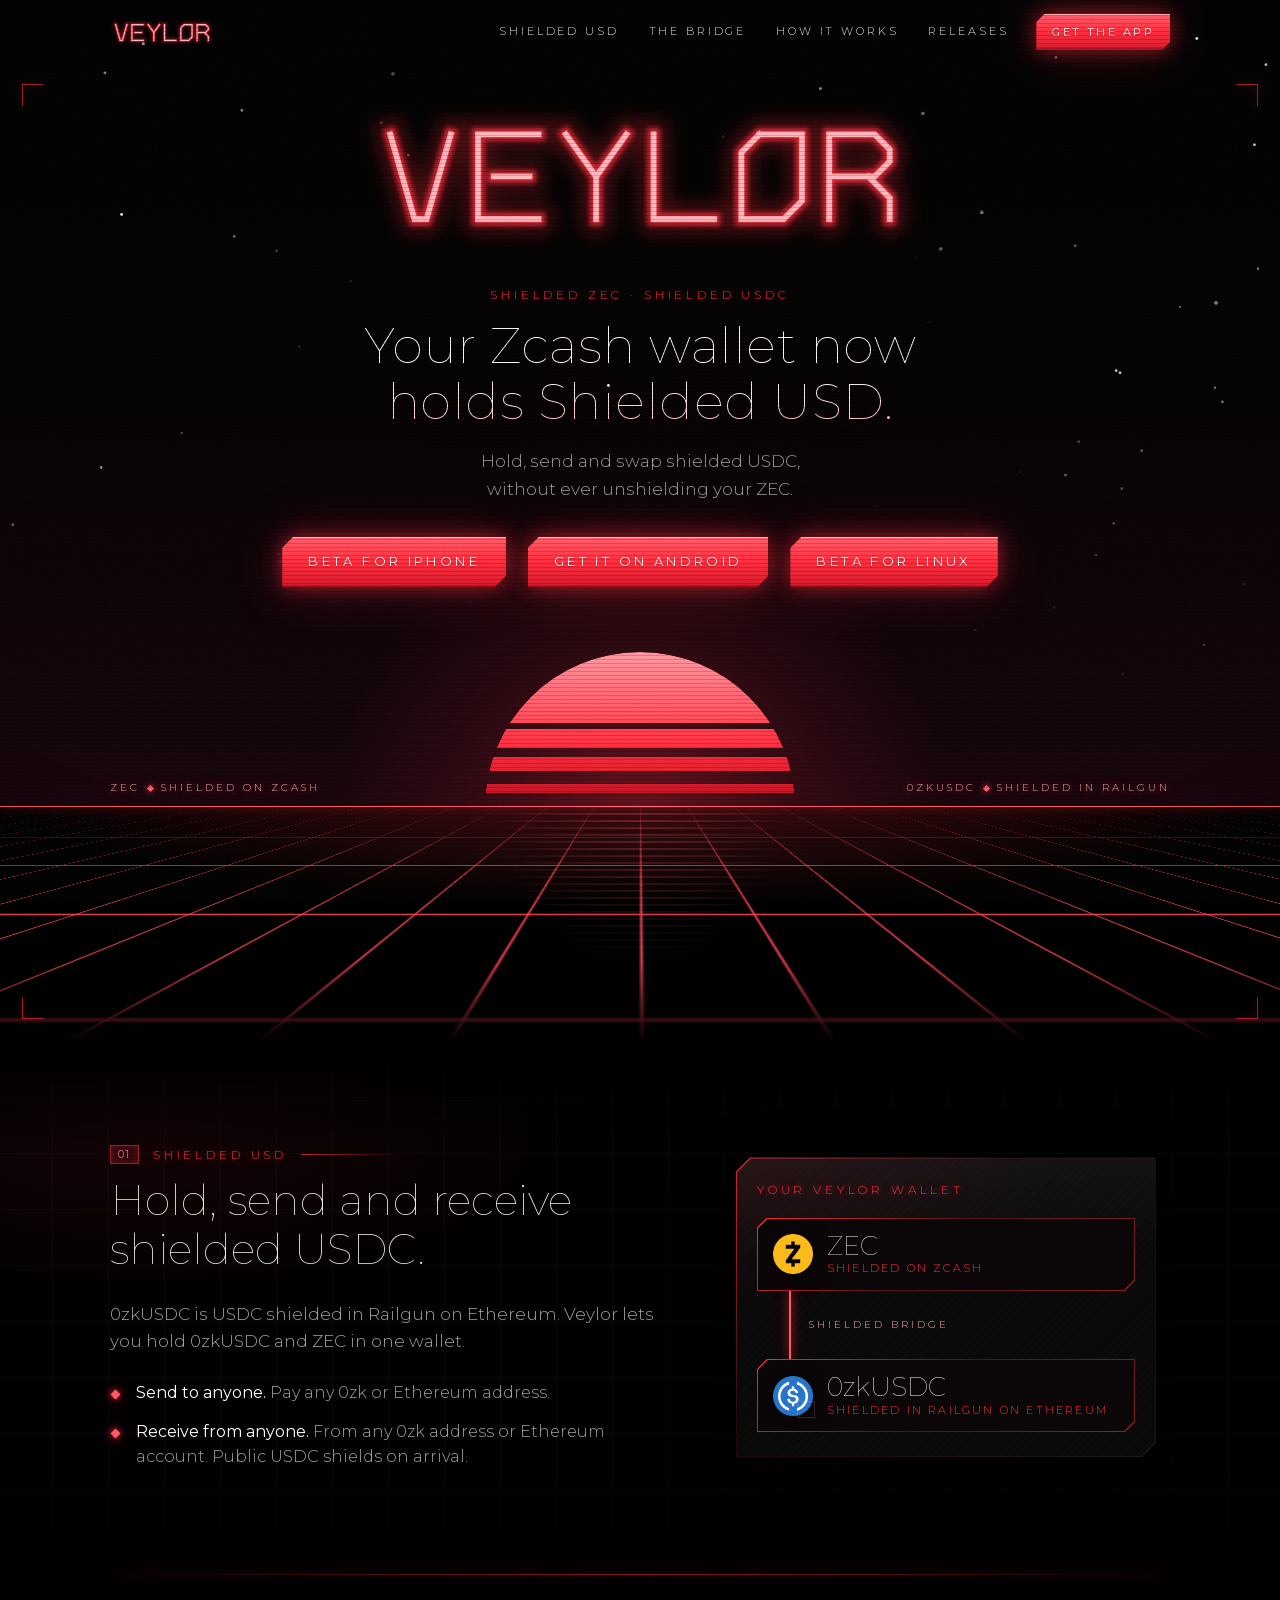
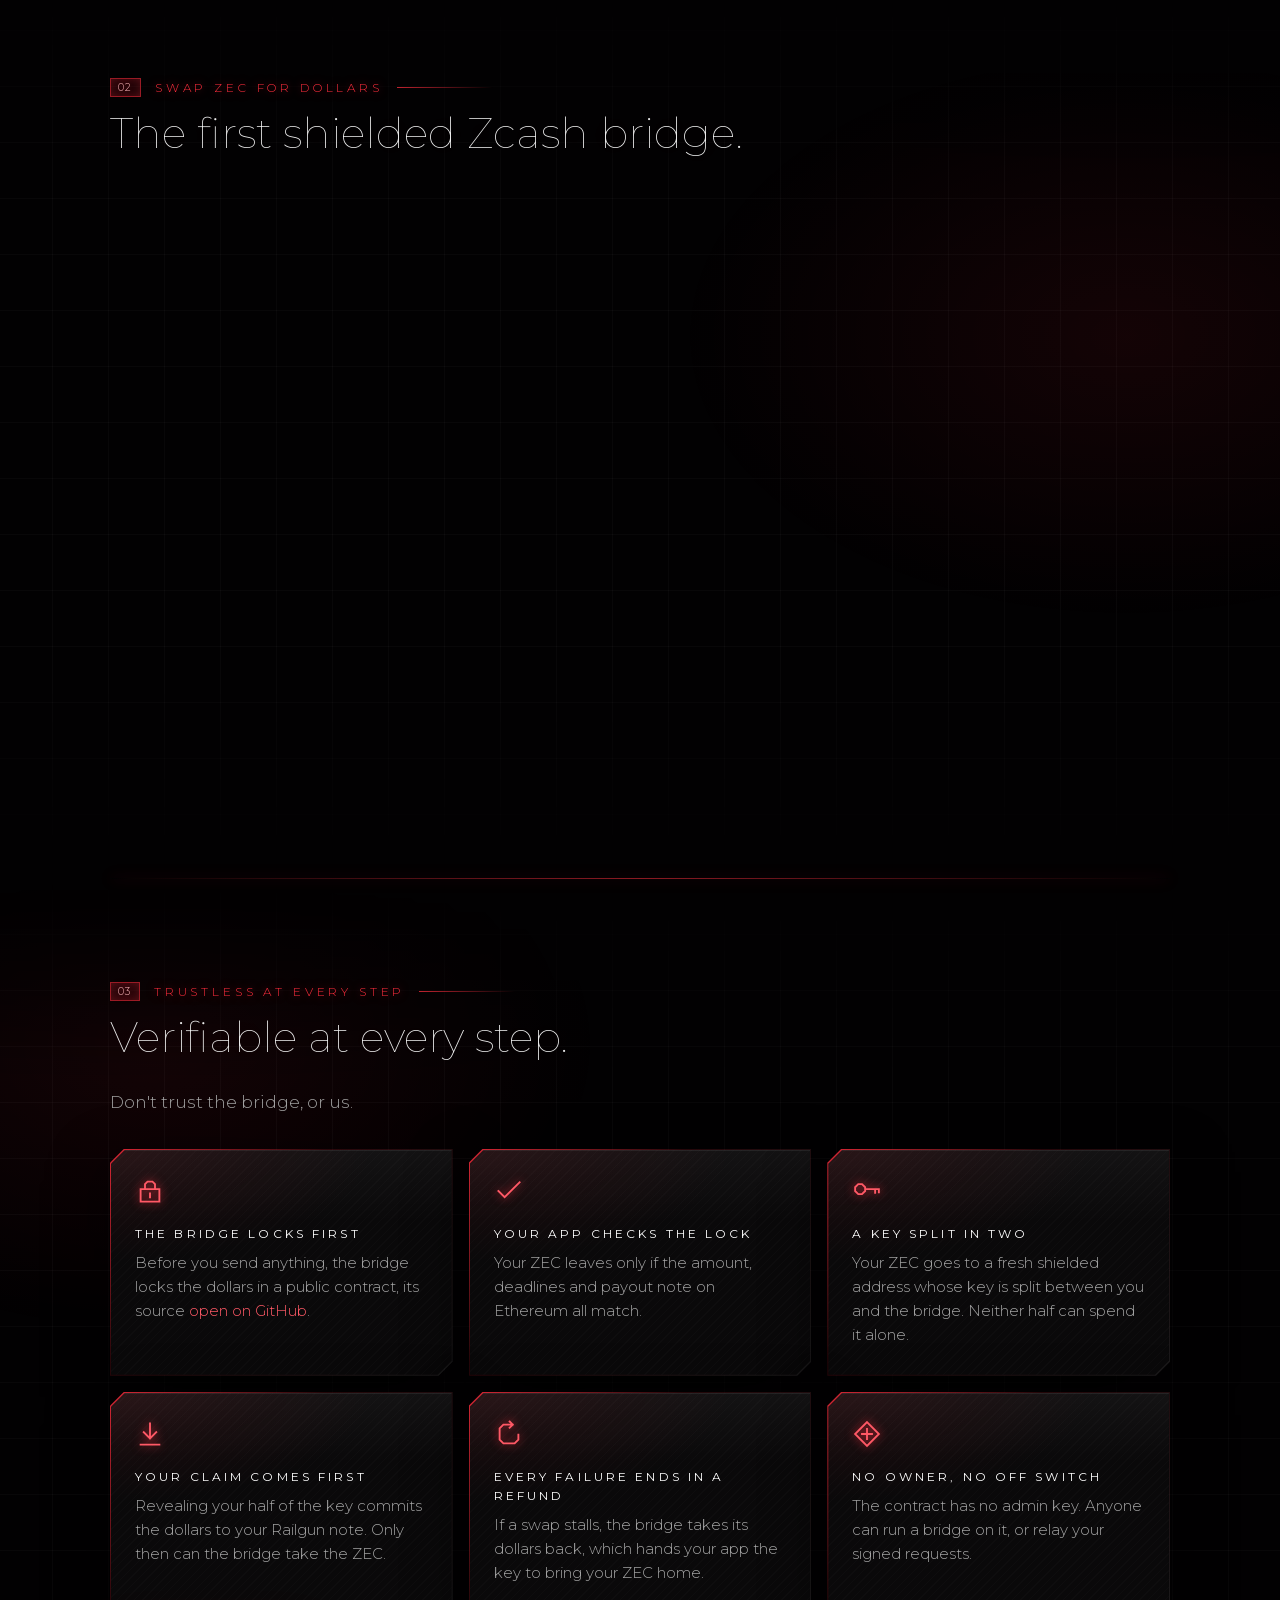
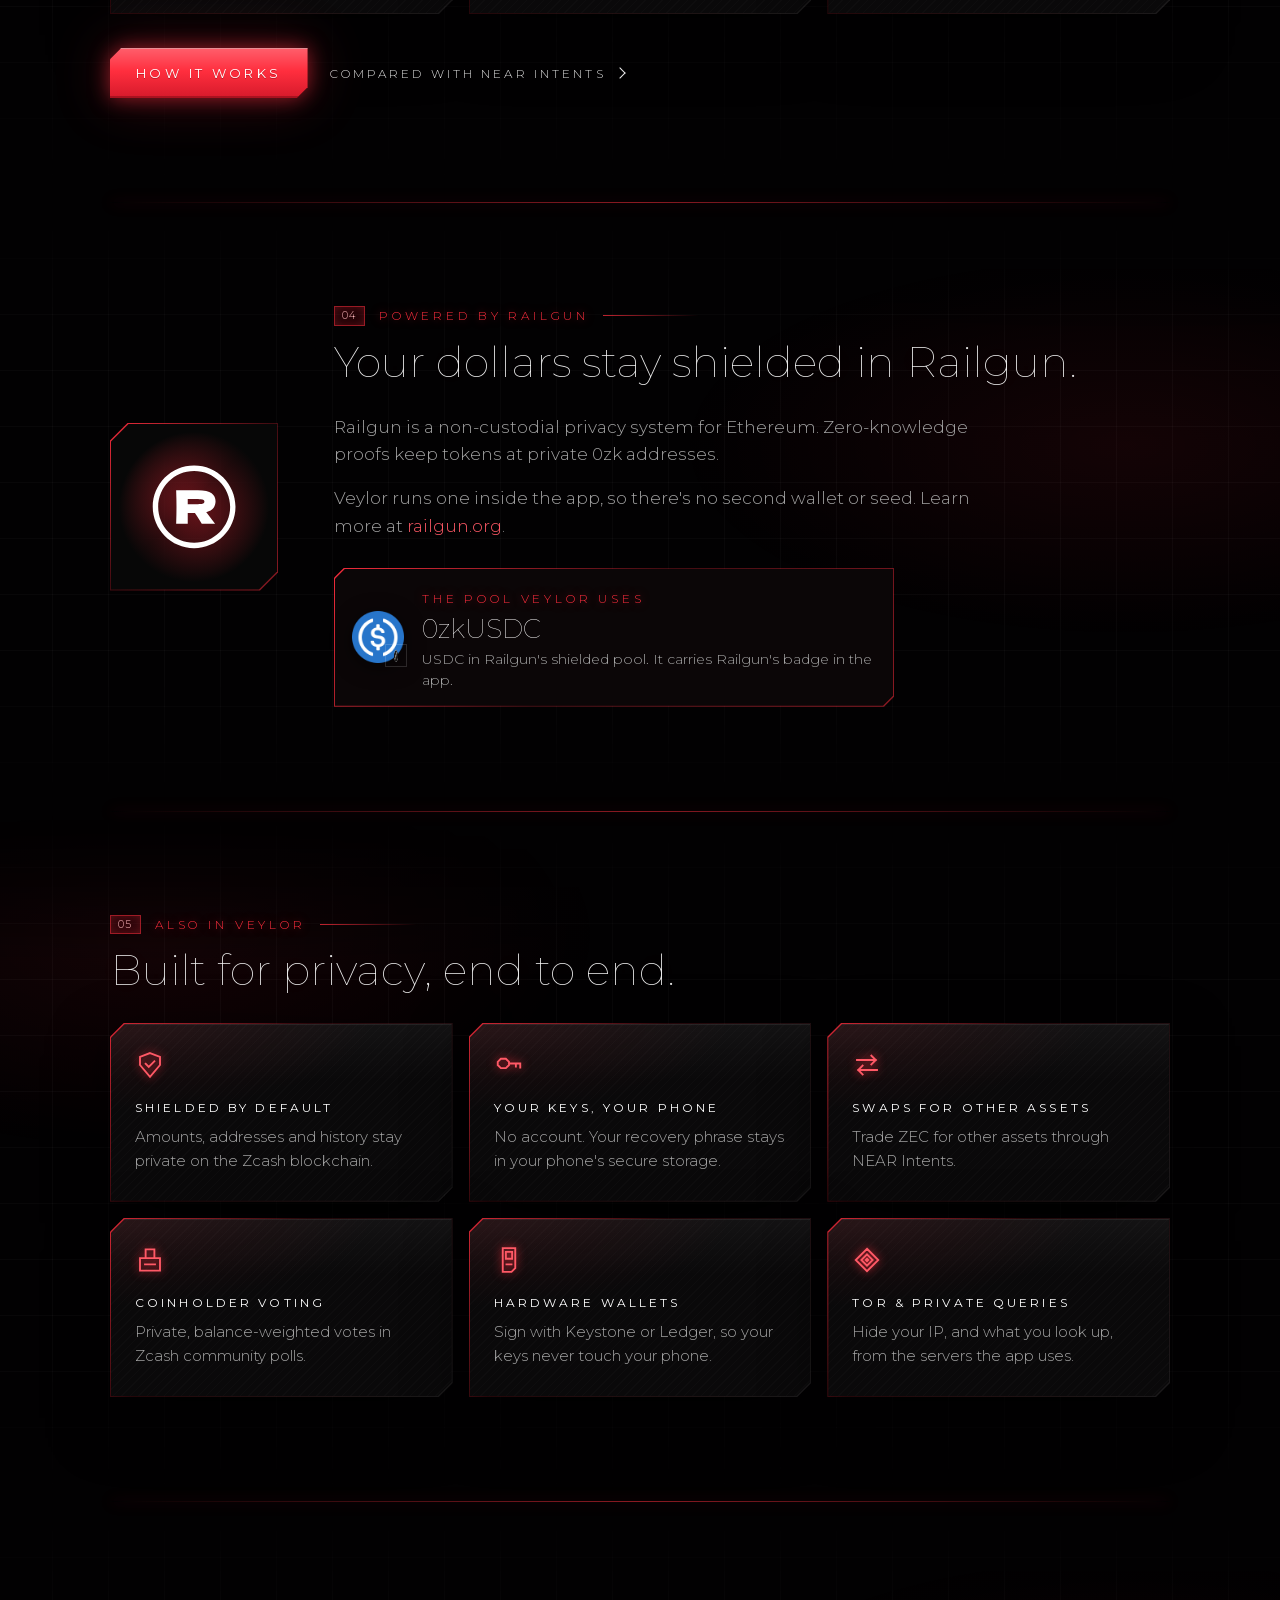
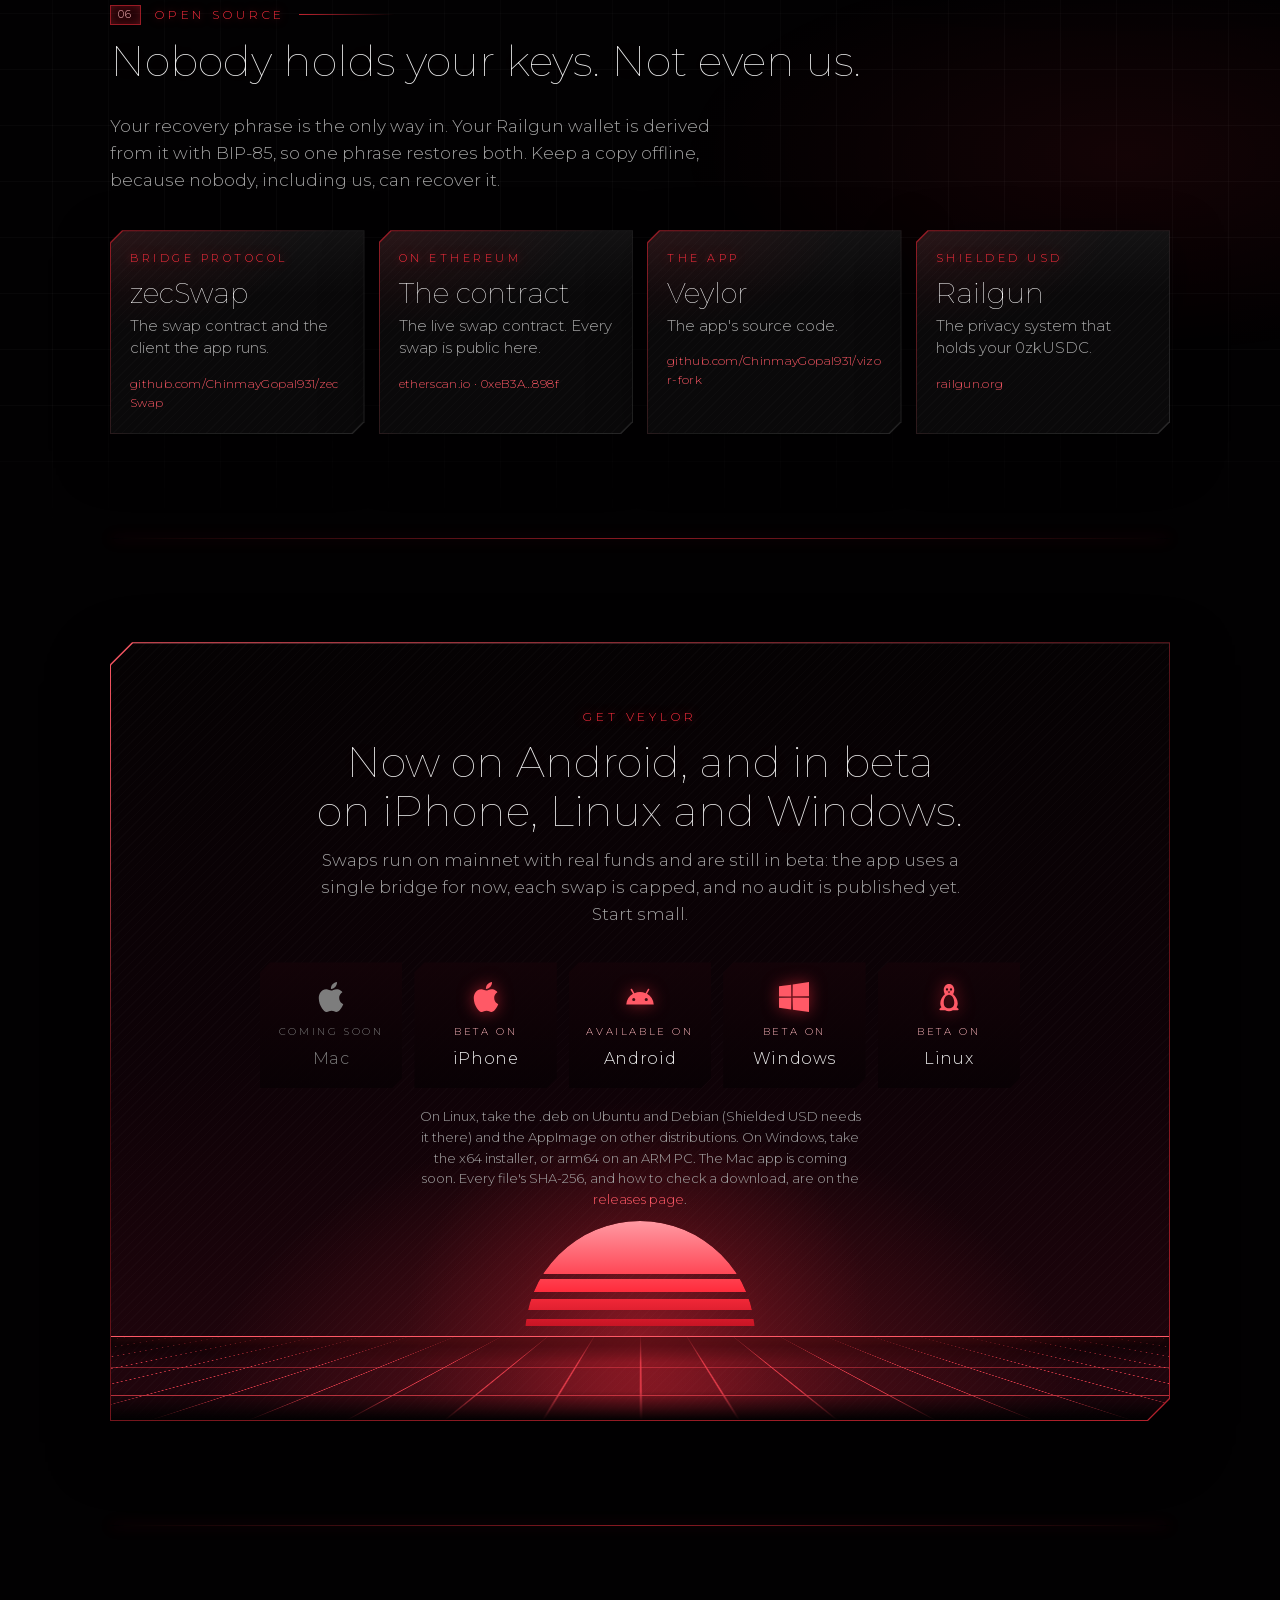
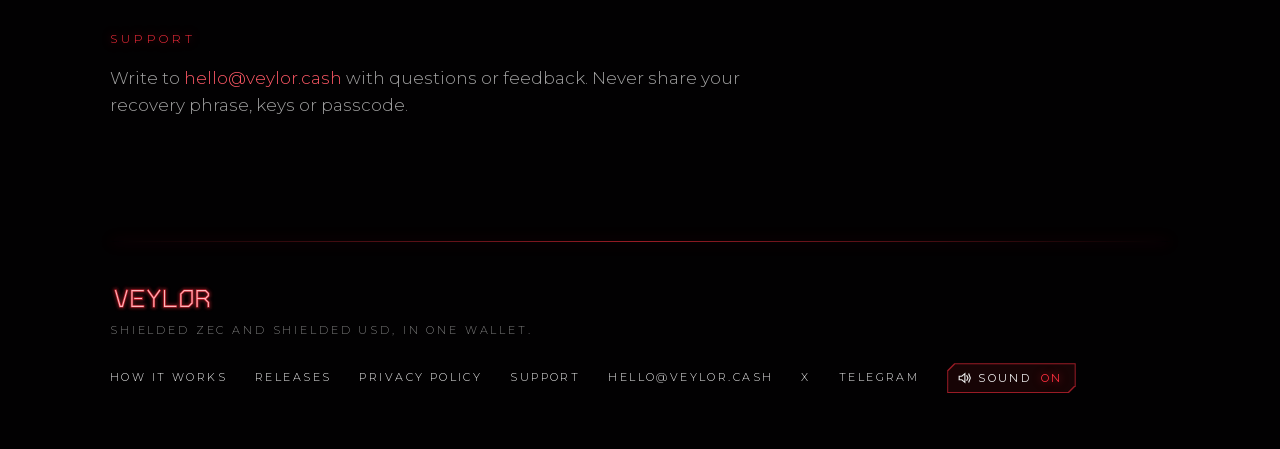
==== commit ba9fac8e: "Releases: Windows 0.9.4, the first Windows beta The Windows card moves beside Linux with the x64 ins" ====
--- a/index.html
+++ b/index.html
@@ -307,16 +307,16 @@
   <section class="section beta" id="beta">
     <div class="card beta-card reveal"><div class="card-in">
         <p class="hud">Get Veylor</p>
-        <h2 class="title">Now on Android, and in beta on iPhone and Linux.</h2>
+        <h2 class="title">Now on Android, and in beta on iPhone, Linux and Windows.</h2>
         <p class="prose">Swaps run on mainnet with real funds and are still in beta: the app uses a single bridge for now, each swap is capped, and no audit is published yet. Start small.</p>
         <ul class="platforms" aria-label="Platforms">
           <li><span class="platform soon" aria-disabled="true"><svg viewBox="0 0 24 24" aria-hidden="true" focusable="false"><path d="M12.152 6.896c-.948 0-2.415-1.078-3.96-1.04-2.04.027-3.91 1.183-4.961 3.014-2.117 3.675-.546 9.103 1.519 12.09 1.013 1.454 2.208 3.09 3.792 3.039 1.52-.065 2.09-.987 3.935-.987 1.831 0 2.35.987 3.96.948 1.637-.026 2.676-1.48 3.676-2.948 1.156-1.688 1.636-3.325 1.662-3.415-.039-.013-3.182-1.221-3.22-4.857-.026-3.04 2.48-4.494 2.597-4.559-1.429-2.09-3.623-2.324-4.39-2.376-2-.156-3.675 1.09-4.61 1.09zM15.53 3.83c.843-1.012 1.4-2.427 1.245-3.83-1.207.052-2.662.805-3.532 1.818-.78.896-1.454 2.338-1.273 3.714 1.338.104 2.715-.688 3.559-1.701"/></svg><span class="platform-note">Coming soon</span><span class="platform-name">Mac</span></span></li>
           <li><a class="platform" href="https://testflight.apple.com/join/D9gw2Kwm"><svg viewBox="0 0 24 24" aria-hidden="true" focusable="false"><path d="M12.152 6.896c-.948 0-2.415-1.078-3.96-1.04-2.04.027-3.91 1.183-4.961 3.014-2.117 3.675-.546 9.103 1.519 12.09 1.013 1.454 2.208 3.09 3.792 3.039 1.52-.065 2.09-.987 3.935-.987 1.831 0 2.35.987 3.96.948 1.637-.026 2.676-1.48 3.676-2.948 1.156-1.688 1.636-3.325 1.662-3.415-.039-.013-3.182-1.221-3.22-4.857-.026-3.04 2.48-4.494 2.597-4.559-1.429-2.09-3.623-2.324-4.39-2.376-2-.156-3.675 1.09-4.61 1.09zM15.53 3.83c.843-1.012 1.4-2.427 1.245-3.83-1.207.052-2.662.805-3.532 1.818-.78.896-1.454 2.338-1.273 3.714 1.338.104 2.715-.688 3.559-1.701"/></svg><span class="platform-note">Beta on</span><span class="platform-name">iPhone</span></a></li>
           <li><a class="platform" href="https://play.google.com/store/apps/details?id=com.veylor.app"><svg viewBox="0 0 24 24" aria-hidden="true" focusable="false"><path d="M17.6 9.48l1.84-3.18c.16-.31.04-.69-.26-.85a.637.637 0 0 0-.83.22l-1.88 3.24a11.463 11.463 0 0 0-8.94 0L5.65 5.67a.643.643 0 0 0-.87-.2c-.28.18-.37.54-.22.83L6.4 9.48A10.78 10.78 0 0 0 1 18h22a10.78 10.78 0 0 0-5.4-8.52zM7 15.25a1.25 1.25 0 1 1 0-2.5 1.25 1.25 0 0 1 0 2.5zm10 0a1.25 1.25 0 1 1 0-2.5 1.25 1.25 0 0 1 0 2.5z"/></svg><span class="platform-note">Available on</span><span class="platform-name">Android</span></a></li>
-          <li><span class="platform soon" aria-disabled="true"><svg viewBox="0 0 24 24" aria-hidden="true" focusable="false"><path d="M0 3.449L9.75 2.1v9.451H0m10.949-9.602L24 0v11.4H10.949M0 12.6h9.75v9.451L0 20.699M10.949 12.6H24V24l-12.9-1.801"/></svg><span class="platform-note">Coming soon</span><span class="platform-name">Windows</span></span></li>
+          <li><a class="platform" href="/releases/#windows"><svg viewBox="0 0 24 24" aria-hidden="true" focusable="false"><path d="M0 3.449L9.75 2.1v9.451H0m10.949-9.602L24 0v11.4H10.949M0 12.6h9.75v9.451L0 20.699M10.949 12.6H24V24l-12.9-1.801"/></svg><span class="platform-note">Beta on</span><span class="platform-name">Windows</span></a></li>
           <li><a class="platform" href="/releases/#linux"><svg viewBox="0 0 24 24" aria-hidden="true" focusable="false"><path fill-rule="evenodd" d="M12 1.5c-2.6 0-4.2 2.1-4.2 4.9 0 1.4.4 2.4.9 3.4-1.9 1.7-3.7 4.4-3.7 7.4 0 1.2.3 2.2.9 3l-1.4 1.2c-.4.4-.1 1.1.5 1.1h3.9c.9.6 2 .9 3.1.9s2.2-.3 3.1-.9h3.9c.6 0 .9-.7.5-1.1l-1.4-1.2c.6-.8.9-1.8.9-3 0-3-1.8-5.7-3.7-7.4.5-1 .9-2 .9-3.4 0-2.8-1.6-4.9-4.2-4.9zm-1.6 3.6a.9.9 0 1 1 0 1.8.9.9 0 0 1 0-1.8zm3.2 0a.9.9 0 1 1 0 1.8.9.9 0 0 1 0-1.8zM10.9 7.6h2.2L12 9zM12 10.2c2.3 0 4.2 2.9 4.2 6.2s-1.9 4.6-4.2 4.6-4.2-1.3-4.2-4.6 1.9-6.2 4.2-6.2z"/></svg><span class="platform-note">Beta on</span><span class="platform-name">Linux</span></a></li>
         </ul>
-        <p class="platforms-note">On Linux, take the .deb on Ubuntu and Debian (Shielded USD needs it there) and the AppImage on other distributions. The Mac app is coming soon. Every file's SHA-256, and how to check a download, are on the <a href="/releases/">releases page</a>.</p>
+        <p class="platforms-note">On Linux, take the .deb on Ubuntu and Debian (Shielded USD needs it there) and the AppImage on other distributions. On Windows, take the x64 installer, or arm64 on an ARM PC. The Mac app is coming soon. Every file's SHA-256, and how to check a download, are on the <a href="/releases/">releases page</a>.</p>
       <div class="beta-scene" aria-hidden="true"><div class="sun-glow"></div><div class="sun"></div><div class="floor"><div class="grid"></div></div></div>
     </div></div>
   </section>
--- a/site.css
+++ b/site.css
@@ -856,101 +856,91 @@
 
 /* ---------- Releases (releases/, written by tools/build-releases.py) ---------- */
 .rel [id] { scroll-margin-top: 96px; }
-.rel .lead { margin-bottom: 0; }
+.rel-jump { display: flex; flex-wrap: wrap; gap: 12px 30px; }
 .rel-grid { display: grid; gap: 16px; margin-top: 16px; }
-.rel-grid.main { grid-template-columns: repeat(2, minmax(0, 1fr)); margin-top: 48px; }
+.rel-grid.main { grid-template-columns: repeat(2, minmax(0, 1fr)); margin-top: 44px; }
 .rel-grid.more { grid-template-columns: repeat(3, minmax(0, 1fr)); }
 @media (max-width: 860px) { .rel-grid.more { grid-template-columns: 1fr; } }
 @media (max-width: 760px) { .rel-grid.main { grid-template-columns: 1fr; } }
 .rel-card .card-in { display: flex; flex-direction: column; padding: 24px 24px 26px; }
 .rel-grid.more .rel-card .card-in { padding: 20px 20px 22px; }
 .rel-head { display: flex; align-items: center; gap: 12px; }
-.rel-head svg { flex: none; width: 24px; height: 24px; fill: var(--red-hot); filter: drop-shadow(0 0 8px rgba(255, 46, 62, 0.55)); }
+.rel-head svg { flex: none; width: 22px; height: 22px; fill: var(--red-hot); filter: drop-shadow(0 0 8px rgba(255, 46, 62, 0.55)); }
 .rel-head h3 { flex: 1; margin: 0; }
-.rel-status { flex: none; padding: 5px 8px 4px; font-size: 10px; line-height: 1; letter-spacing: 0.24em; text-transform: uppercase; color: var(--red-core); border: 1px solid rgba(255, 46, 62, 0.55); background: rgba(255, 46, 62, 0.1); box-shadow: inset 0 0 10px rgba(255, 46, 62, 0.2); }
-.rel-status.dim { color: var(--dim); border-color: rgba(255, 255, 255, 0.14); background: none; box-shadow: none; }
+.rel-status { flex: none; padding: 5px 8px 4px; font-size: 10px; line-height: 1; letter-spacing: 0.24em; text-transform: uppercase; color: var(--red-core); border: 1px solid rgba(255, 46, 62, 0.55); background: rgba(255, 46, 62, 0.1); }
+.rel-status.dim { color: var(--dim); border-color: rgba(255, 255, 255, 0.14); background: none; }
 .rel-card.soon .rel-head svg { fill: var(--dim); filter: none; }
-.rel-version { margin: 22px 0 0; font-weight: 100; font-size: clamp(36px, 4.4vw, 48px); line-height: 1; letter-spacing: 0.01em; color: #fff; text-shadow: 0 0 26px rgba(255, 46, 62, 0.22); font-variant-numeric: tabular-nums; }
-.rel-grid.more .rel-version { margin-top: 18px; font-size: 30px; }
-.rel-version.quiet { font-size: 26px; line-height: 1.15; color: var(--text); text-shadow: none; }
-.rel-grid.more .rel-version.quiet { font-size: 22px; }
+.rel-version { margin-top: 22px; font-weight: 100; font-size: clamp(36px, 4.4vw, 48px); line-height: 1; color: #fff; text-shadow: 0 0 26px rgba(255, 46, 62, 0.22); font-variant-numeric: tabular-nums; }
+.rel-version.quiet { font-size: 24px; line-height: 1.15; color: var(--text); text-shadow: none; }
+.rel-grid.more .rel-version { margin-top: 18px; }
+.rel-grid.more .rel-version.quiet { font-size: 21px; }
 .rel-card.soon .rel-version.quiet { color: var(--muted); }
 .rel-meta { margin-top: 10px; font-size: 12.5px; letter-spacing: 0.03em; color: var(--dim); }
-.rel-card p.rel-summary { margin-top: 14px; max-width: 34em; }
+.rel-card p.rel-summary { margin-top: 14px; max-width: 32em; }
 .rel-actions { display: flex; flex-wrap: wrap; align-items: center; gap: 14px 24px; margin-top: auto; padding-top: 24px; }
-.rel-actions .link-hud { font-size: 11px; }
-
-/* Files: one plate a file, its SHA-256 in full. */
-.rel-files { margin-top: 52px; }
-.rel-files-head { display: flex; flex-wrap: wrap; align-items: baseline; justify-content: space-between; gap: 6px 24px; margin-bottom: 16px; }
-.rel-files-head .sub { margin: 0; }
-.rel-files .sub-n { text-transform: uppercase; }
-.rel-files-meta { margin: 0; font-size: 13px; color: var(--dim); }
-.rel-files-meta code, .ver-links code { color: var(--red-core); }
-.files { list-style: none; margin: 0; padding: 0; display: grid; gap: 10px; }
-.file { --c: 10px; --edge: linear-gradient(135deg, rgba(255, 46, 62, 0.5), rgba(255, 255, 255, 0.08) 40%, rgba(255, 255, 255, 0.13)); --fill: #080707; padding: 16px 18px 16px; }
-.file-top { display: flex; flex-wrap: wrap; align-items: center; gap: 6px 16px; }
-.file-name { font-family: var(--mono); font-size: 14px; color: #fff; overflow-wrap: anywhere; }
-.file-name:hover { color: var(--red-hot); text-decoration: none; text-shadow: 0 0 10px rgba(255, 46, 62, 0.6); }
-.file-size { font-size: 12px; color: var(--dim); font-variant-numeric: tabular-nums; }
-.file-top .badge { margin-left: auto; }
-.file-label { margin: 4px 0 12px; font-size: 13.5px; color: var(--muted); }
-.hash { display: flex; align-items: center; gap: 14px; padding: 9px 10px 9px 12px; background: rgba(255, 255, 255, 0.022); border: 1px solid rgba(255, 255, 255, 0.07); }
-.hash.wide { margin-top: 12px; max-width: 820px; }
-.hash-k { flex: none; font-size: 10px; letter-spacing: 0.22em; text-transform: uppercase; color: var(--dim); }
-.section .hash-v { flex: 1; min-width: 0; font-family: var(--mono); font-size: 12.5px; line-height: 1.5; letter-spacing: 0.04em; color: var(--red-core); word-break: break-all; user-select: all; }
-@media (max-width: 560px) { .hash { flex-wrap: wrap; } .hash-k { flex-basis: 100%; } }
-
-/* Badges and the copy button: small cut-corner plates. */
-.badge { display: inline-flex; align-items: center; gap: 7px; padding: 5px 8px 4px; font-size: 10px; line-height: 1; letter-spacing: 0.22em; text-transform: uppercase; white-space: nowrap; color: var(--dim); border: 1px solid rgba(255, 255, 255, 0.14); }
-a.badge { color: var(--text); }
-a.badge:hover { text-decoration: none; color: #fff; border-color: rgba(255, 46, 62, 0.6); }
-.badge.ok { color: #fff; border-color: rgba(255, 46, 62, 0.6); background: rgba(255, 46, 62, 0.12); box-shadow: inset 0 0 10px rgba(255, 46, 62, 0.22); }
-.badge.ok::before { content: ""; flex: none; width: 7px; height: 7px; background: var(--red-core); box-shadow: 0 0 8px var(--red-hot); clip-path: polygon(50% 0, 100% 50%, 50% 100%, 0 50%); }
-a.badge.ok:hover { background: rgba(255, 46, 62, 0.24); }
-.copy { flex: none; padding: 7px 10px 6px; font: 400 10px/1 var(--font); letter-spacing: 0.22em; text-transform: uppercase; color: var(--text); background: rgba(255, 255, 255, 0.04); border: 1px solid rgba(255, 255, 255, 0.16); cursor: pointer; }
-.copy:hover { color: #fff; border-color: rgba(255, 46, 62, 0.7); background: rgba(255, 46, 62, 0.16); }
-.copy[hidden] { display: none; }
-
-/* Check your download: numbered checks, each with its commands. */
-.vsteps { display: grid; gap: 48px; max-width: 860px; }
-.vstep .sub { margin-bottom: 12px; }
-.vstep .prose.after { margin-top: 14px; font-size: 15px; }
-.cmd { display: flex; align-items: center; gap: 14px; margin-top: 10px; padding: 11px 11px 11px 16px; --c: 9px; --edge: linear-gradient(135deg, rgba(255, 46, 62, 0.55), rgba(255, 255, 255, 0.1) 45%, rgba(255, 255, 255, 0.15)); --fill: #050404; }
-.vstep .prose + .cmd { margin-top: 16px; }
-.cmd-os { flex: none; width: 66px; font-size: 10px; letter-spacing: 0.24em; text-transform: uppercase; color: var(--red-core); }
-.section .cmd code { flex: 1; min-width: 0; font-family: var(--mono); font-size: 13px; line-height: 1.5; color: #fff; overflow-wrap: anywhere; }
-.cmd code::before { content: "$ "; color: var(--dim); }
-@media (max-width: 560px) { .cmd { flex-wrap: wrap; row-gap: 6px; } .cmd-os { flex-basis: 100%; } }
-.limits { list-style: none; margin: 56px 0 0; padding: 0; display: grid; gap: 14px; grid-template-columns: repeat(2, minmax(0, 1fr)); max-width: 860px; }
-@media (max-width: 760px) { .limits { grid-template-columns: 1fr; } }
-.limit { --c: 12px; --edge: linear-gradient(135deg, rgba(255, 255, 255, 0.16), rgba(255, 255, 255, 0.06) 50%, rgba(255, 255, 255, 0.12)); --fill: #070606; padding: 18px 20px 20px; }
-.limit .hud { display: block; font-size: 11px; color: var(--muted); text-shadow: none; }
-.limit p { margin: 8px 0 0; font-size: 14.5px; color: var(--muted); }
-
-/* Versions: each release opens to its notes. */
-.versions { display: grid; gap: 10px; max-width: 900px; }
+.rel-actions .link-hud, .ver-links .link-hud, .rel-foot .link-hud { font-size: 11px; }
+
+/* Versions: a release opens to its files, their SHA-256s and what's new. */
+.versions { display: grid; gap: 10px; max-width: 920px; }
 .ver { --c: 10px; --edge: linear-gradient(135deg, rgba(255, 46, 62, 0.4), rgba(255, 255, 255, 0.08) 40%, rgba(255, 255, 255, 0.12)); --fill: #080707; }
 .ver:has(> details[open]) { --edge: var(--lit-edge); }
-.ver summary { display: flex; flex-wrap: wrap; align-items: center; gap: 8px 20px; padding: 16px 20px; cursor: pointer; list-style: none; }
-.ver summary::-webkit-details-marker { display: none; }
-.ver summary::after { content: ""; flex: none; margin-left: auto; width: 8px; height: 8px; border-right: 1px solid var(--red-hot); border-bottom: 1px solid var(--red-hot); transform: translateY(-2px) rotate(45deg); }
-.ver details[open] summary::after { transform: translateY(2px) rotate(225deg); }
+.ver summary, .howto summary { display: flex; flex-wrap: wrap; align-items: center; gap: 8px 20px; padding: 16px 20px; cursor: pointer; list-style: none; }
+.ver summary::-webkit-details-marker, .howto summary::-webkit-details-marker { display: none; }
+.ver summary::after, .howto summary::after { content: ""; flex: none; margin-left: auto; width: 8px; height: 8px; border-right: 1px solid var(--red-hot); border-bottom: 1px solid var(--red-hot); transform: translateY(-2px) rotate(45deg); }
+.ver details[open] summary::after, .howto details[open] summary::after { transform: translateY(2px) rotate(225deg); }
 .ver summary:hover .ver-num { color: var(--red-core); text-shadow: 0 0 12px rgba(255, 46, 62, 0.6); }
-.ver summary:focus-visible { outline: 1px solid var(--red-core); outline-offset: -4px; }
+.ver summary:focus-visible, .howto summary:focus-visible { outline: 1px solid var(--red-core); outline-offset: -4px; }
 .ver-plat { width: 78px; font-size: 11px; letter-spacing: 0.26em; text-transform: uppercase; color: var(--red); text-shadow: 0 0 10px rgba(255, 46, 62, 0.55); }
 .ver-num { font-weight: 100; font-size: 24px; line-height: 1; color: #fff; font-variant-numeric: tabular-nums; }
 .ver-date { font-size: 13px; color: var(--dim); }
-.ver-body { margin: 0 1px; padding: 4px 20px 24px; border-top: 1px solid rgba(255, 255, 255, 0.07); }
-.ver-links { margin: 14px 0 0; font-size: 13px; color: var(--dim); }
-.notes { max-width: 46em; font-size: 15px; color: var(--muted); }
-.notes h4 { margin: 24px 0 8px; font-weight: 300; font-size: 11px; letter-spacing: 0.28em; text-transform: uppercase; color: var(--red); text-shadow: 0 0 10px rgba(255, 46, 62, 0.5); }
-.notes p { margin: 12px 0 0; }
+.ver-body { margin: 0 1px; padding: 0 20px 22px; border-top: 1px solid rgba(255, 255, 255, 0.07); }
+.files { list-style: none; margin: 0; padding: 0; }
+.file { padding: 14px 0 13px; border-bottom: 1px solid rgba(255, 255, 255, 0.06); }
+.file-top { display: flex; flex-wrap: wrap; align-items: center; gap: 4px 14px; }
+.file-name { font-family: var(--mono); font-size: 13.5px; color: #fff; overflow-wrap: anywhere; }
+.file-name:hover { color: var(--red-hot); text-decoration: none; }
+.file-label { font-size: 12.5px; color: var(--dim); }
+.file-size { margin-left: auto; font-size: 12px; color: var(--dim); font-variant-numeric: tabular-nums; }
+.hash { display: flex; align-items: center; gap: 12px; margin-top: 8px; }
+.hash-k { flex: none; font-size: 10px; letter-spacing: 0.22em; text-transform: uppercase; color: var(--dim); }
+.section .hash-v { flex: 1; min-width: 0; font-family: var(--mono); font-size: 12px; line-height: 1.5; letter-spacing: 0.03em; color: var(--muted); word-break: break-all; user-select: all; }
+.hash.cert { margin-top: 12px; padding: 9px 10px 9px 12px; border: 1px solid rgba(255, 46, 62, 0.4); background: rgba(255, 46, 62, 0.05); }
+.hash.cert .hash-v { color: var(--red-core); }
+.notes { margin-top: 16px; max-width: 46em; font-size: 14.5px; color: var(--muted); }
+.notes p { margin: 10px 0 0; }
 .notes ul { margin: 0; padding-left: 18px; }
-.notes li { margin: 5px 0; }
+.notes li { margin: 4px 0; }
 .notes li::marker { color: var(--red); }
 .notes strong { color: var(--text); font-weight: 400; }
+.ver-links { display: flex; flex-wrap: wrap; gap: 10px 28px; margin: 18px 0 0; }
+
+/* Badges and the copy button: small cut-corner plates. */
+.badge { display: inline-flex; align-items: center; gap: 7px; padding: 5px 8px 4px; font-size: 10px; line-height: 1; letter-spacing: 0.22em; text-transform: uppercase; white-space: nowrap; color: var(--dim); border: 1px solid rgba(255, 255, 255, 0.14); }
+.badge.ok { color: #fff; border-color: rgba(255, 46, 62, 0.6); background: rgba(255, 46, 62, 0.12); }
+.badge.ok::before { content: ""; flex: none; width: 7px; height: 7px; background: var(--red-core); box-shadow: 0 0 8px var(--red-hot); clip-path: polygon(50% 0, 100% 50%, 50% 100%, 0 50%); }
+a.badge:hover { text-decoration: none; background: rgba(255, 46, 62, 0.24); }
+.copy { flex: none; padding: 6px 9px 5px; font: 400 10px/1 var(--font); letter-spacing: 0.22em; text-transform: uppercase; color: var(--text); background: rgba(255, 255, 255, 0.04); border: 1px solid rgba(255, 255, 255, 0.16); cursor: pointer; }
+.copy:hover { color: #fff; border-color: rgba(255, 46, 62, 0.7); background: rgba(255, 46, 62, 0.16); }
+.copy[hidden] { display: none; }
+
+/* Verify: the steps folded into one panel. */
+.howto { max-width: 920px; --c: 12px; --edge: linear-gradient(135deg, rgba(255, 46, 62, 0.55), rgba(255, 255, 255, 0.1) 45%, rgba(255, 255, 255, 0.15)); --fill: #070606; }
+.howto summary { padding: 18px 22px; font-size: 12px; letter-spacing: 0.26em; text-transform: uppercase; color: #fff; }
+.howto summary:hover { color: var(--red-core); text-shadow: 0 0 10px rgba(255, 46, 62, 0.6); }
+.howto-body { display: grid; gap: 30px; margin: 0 1px; padding: 22px 22px 26px; border-top: 1px solid rgba(255, 255, 255, 0.07); }
+.vstep h3 { display: flex; align-items: baseline; gap: 12px; margin: 0 0 6px; font-weight: 300; font-size: 16px; letter-spacing: 0.02em; color: #fff; }
+.vstep p { margin: 0 0 12px; max-width: 44em; font-size: 14.5px; color: var(--muted); }
+.cmd { display: flex; align-items: center; gap: 14px; margin-top: 8px; padding: 10px 10px 10px 14px; --c: 8px; --edge: rgba(255, 255, 255, 0.12); --fill: #040303; }
+.cmd-os { flex: none; width: 62px; font-size: 10px; letter-spacing: 0.24em; text-transform: uppercase; color: var(--red-core); }
+.section .cmd code { flex: 1; min-width: 0; font-family: var(--mono); font-size: 12.5px; line-height: 1.5; color: #fff; overflow-wrap: anywhere; }
+.cmd code::before { content: "$ "; color: var(--dim); }
+.howto-note { margin: 0; font-size: 13.5px; color: var(--dim); }
+.rel-foot { display: flex; flex-wrap: wrap; gap: 12px 30px; margin: 26px 0 0; }
+@media (max-width: 560px) {
+  .cmd { flex-wrap: wrap; row-gap: 6px; } .cmd-os { flex-basis: 100%; }
+  .file-size { margin-left: 0; }
+}
 @media (prefers-reduced-motion: no-preference) {
-  .ver summary::after { transition: transform 0.2s ease; }
-  .copy, .badge, .file-name { transition: color 0.15s, background-color 0.15s, border-color 0.15s; }
-}
+  .ver summary::after, .howto summary::after { transition: transform 0.2s ease; }
+  .copy, .badge, .file-name, .howto summary { transition: color 0.15s, background-color 0.15s, border-color 0.15s; }
+}
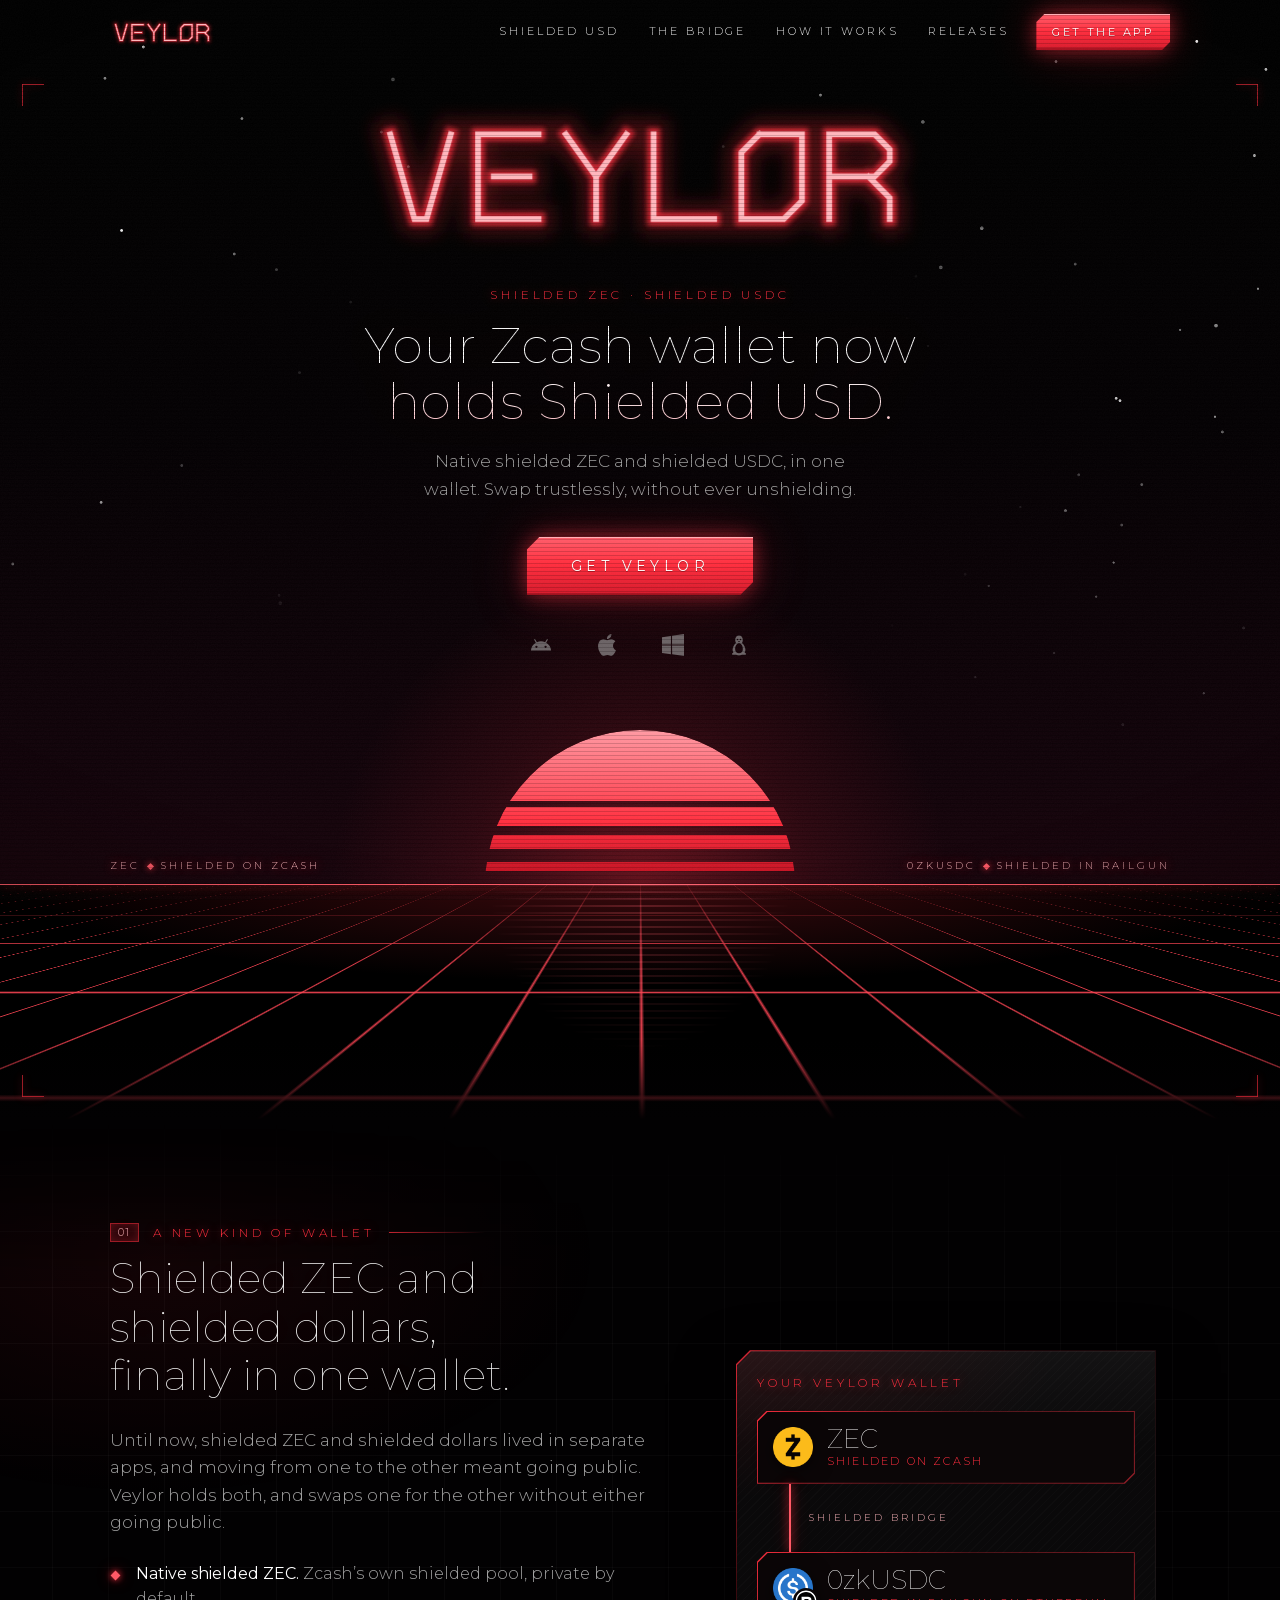
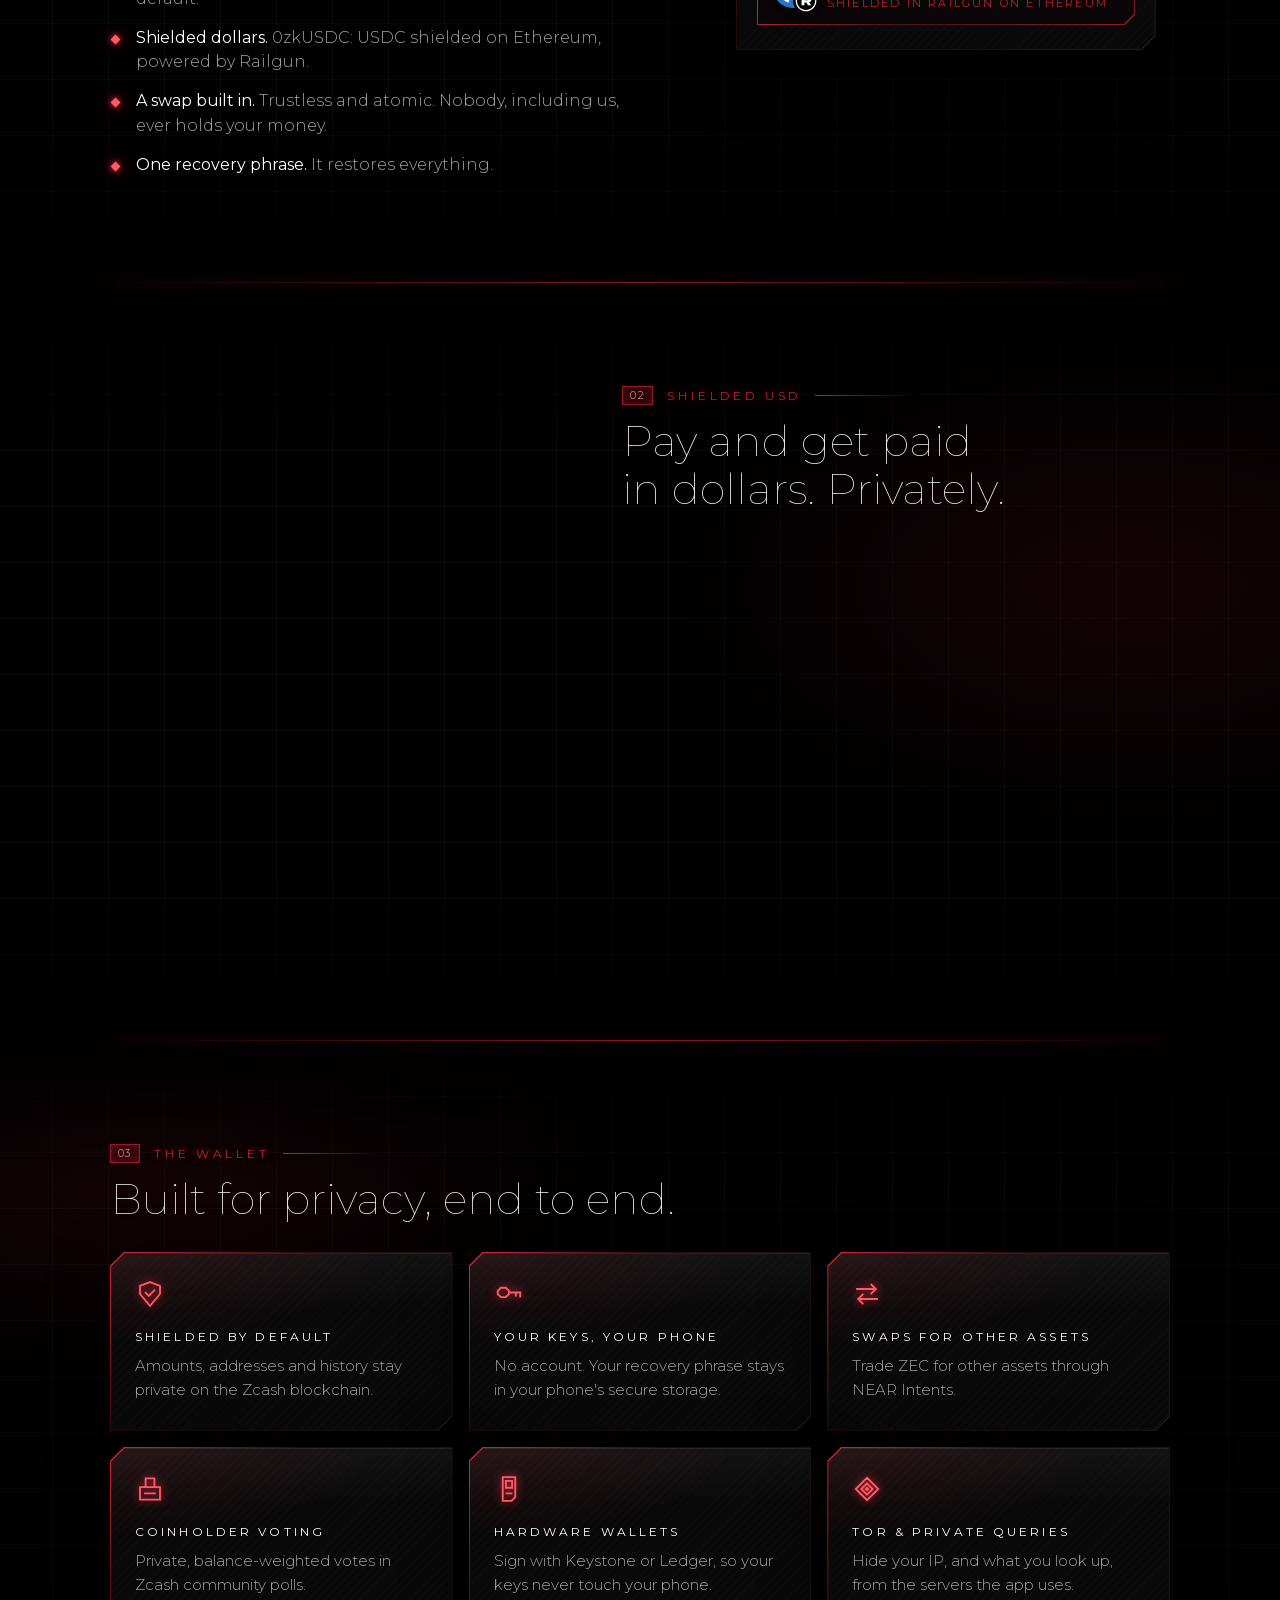
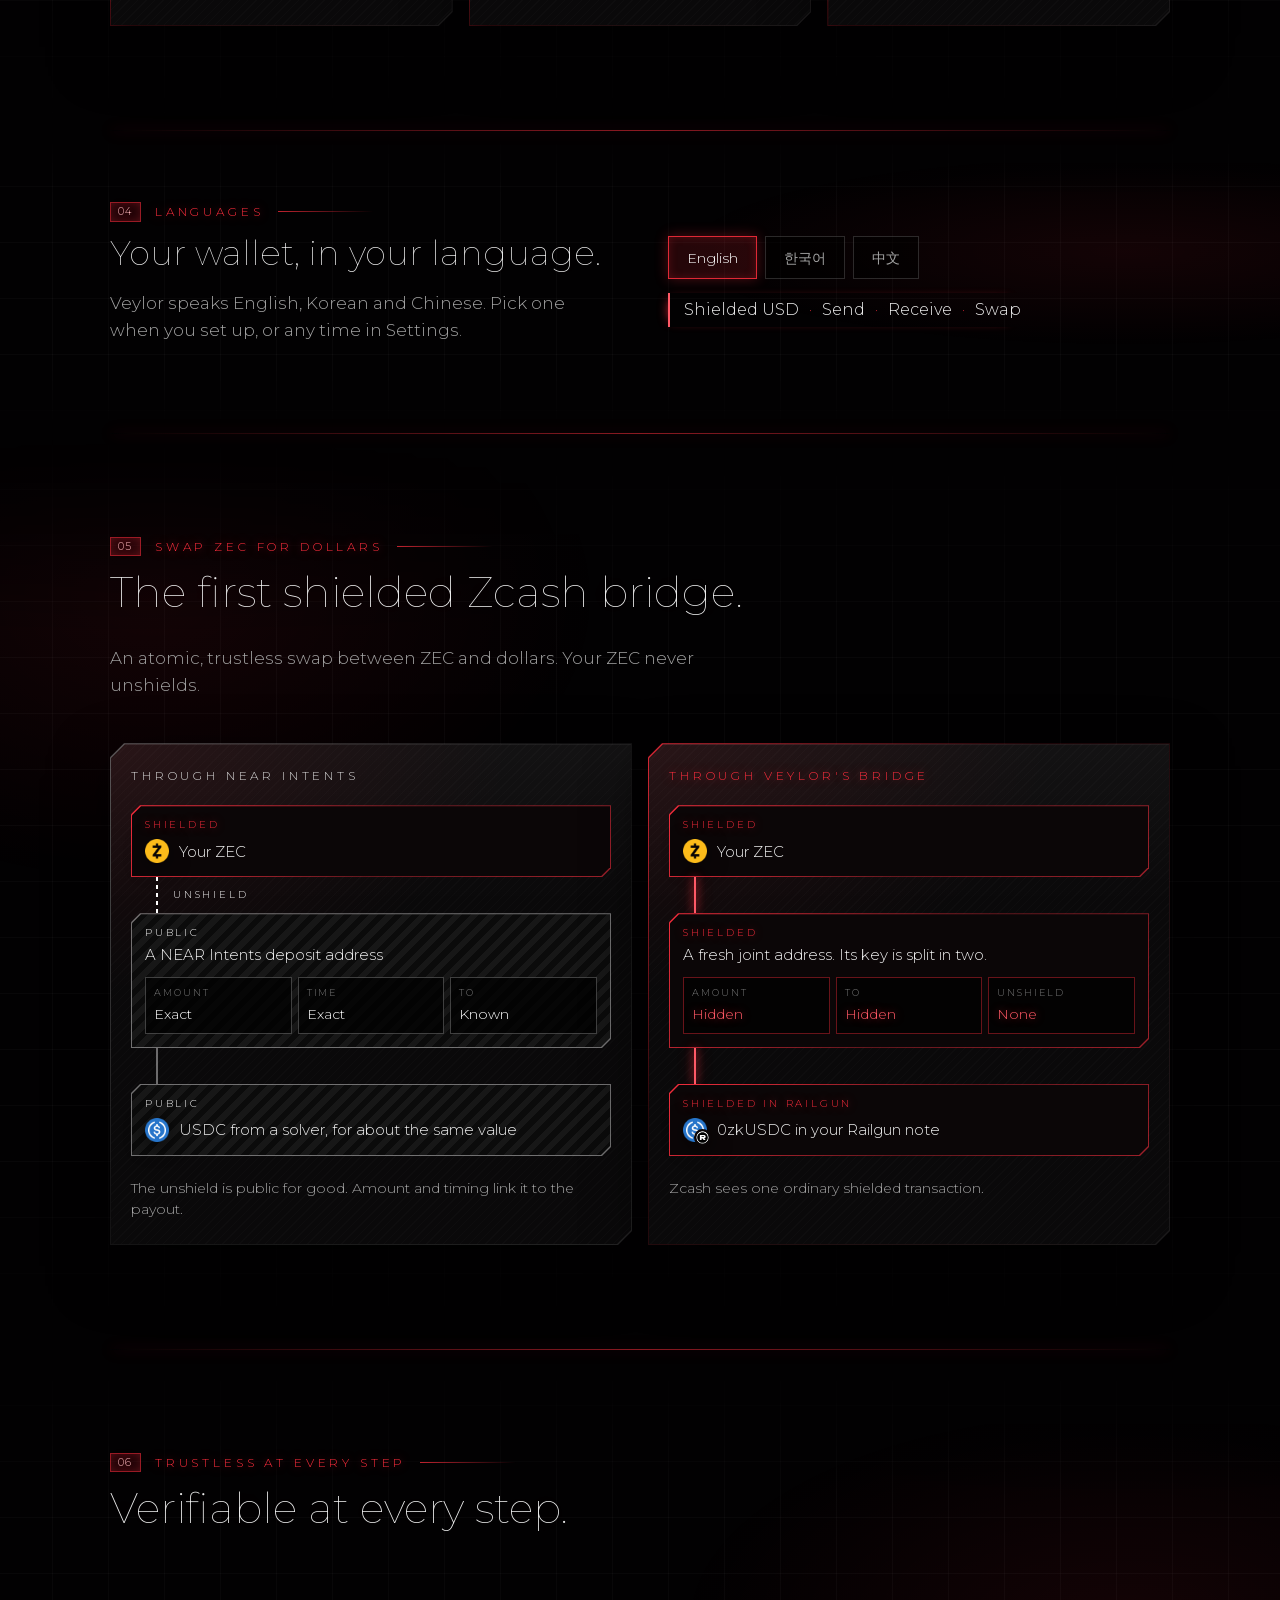
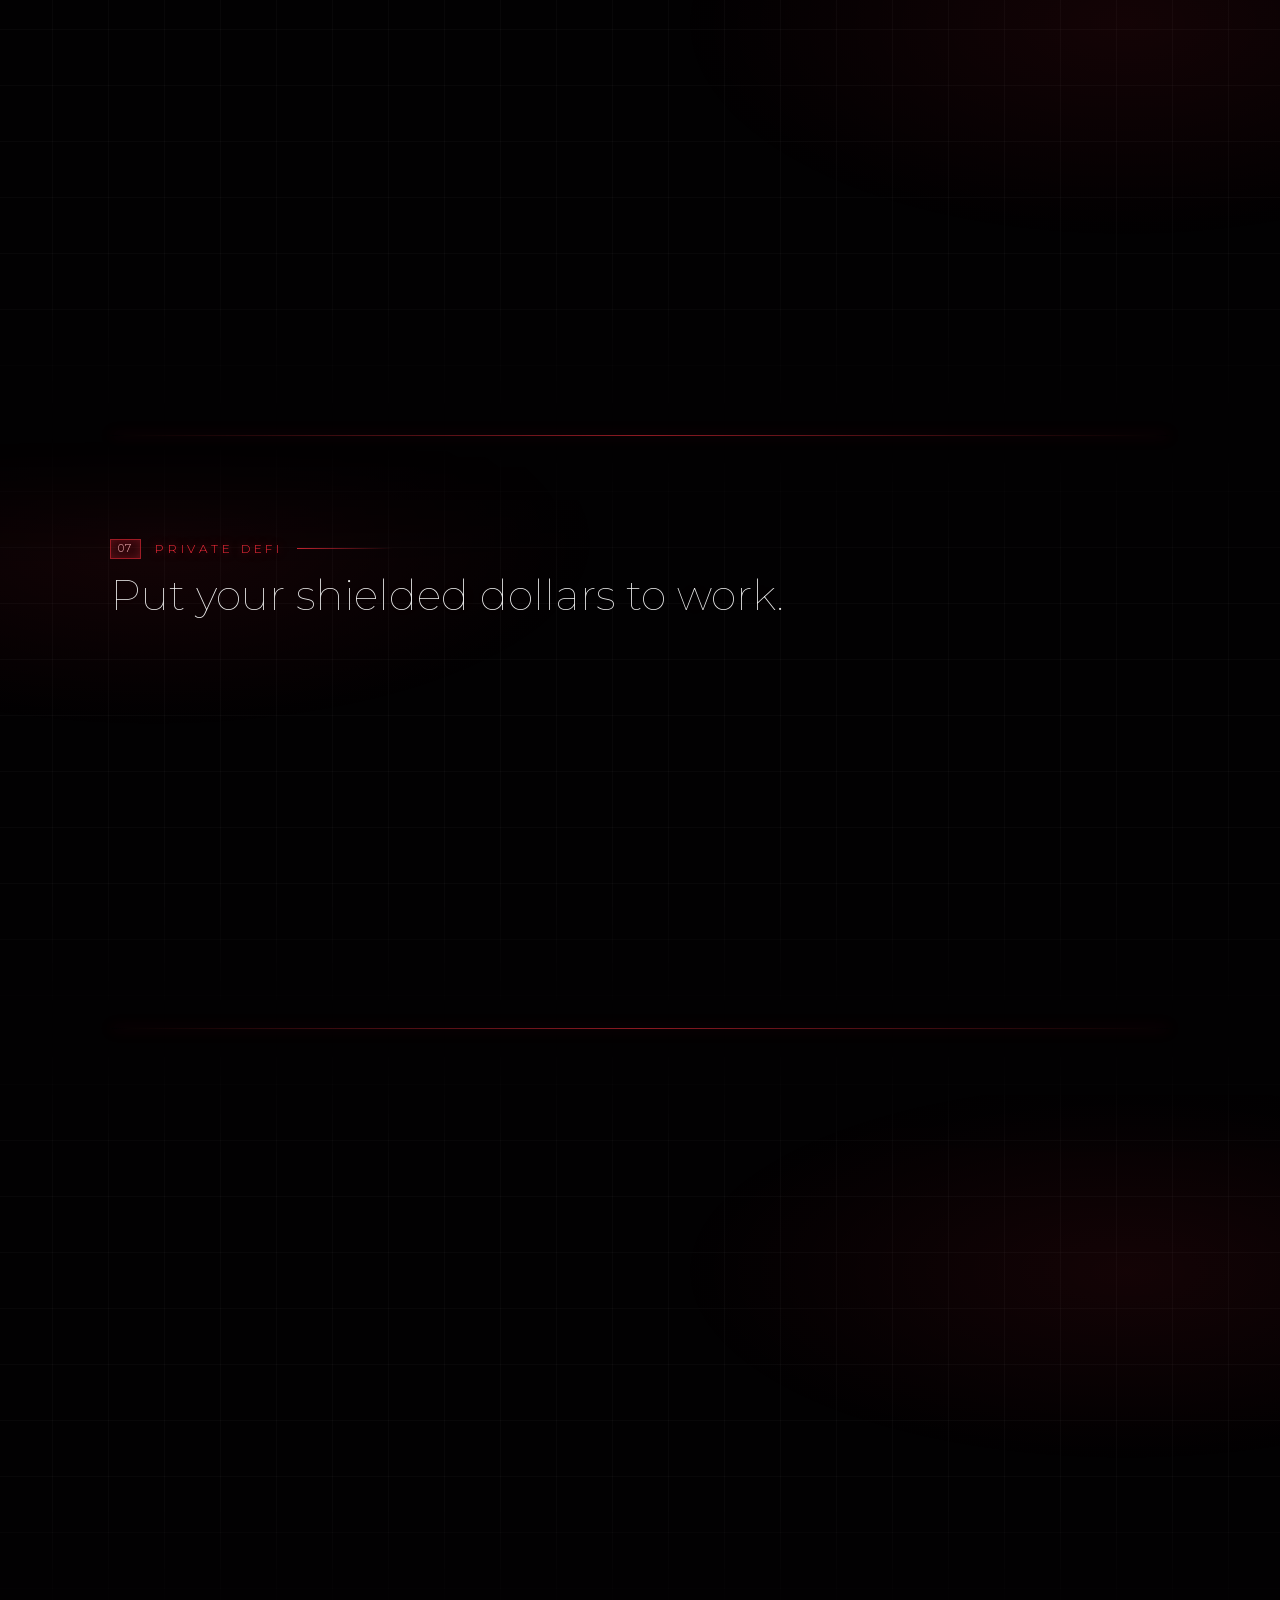
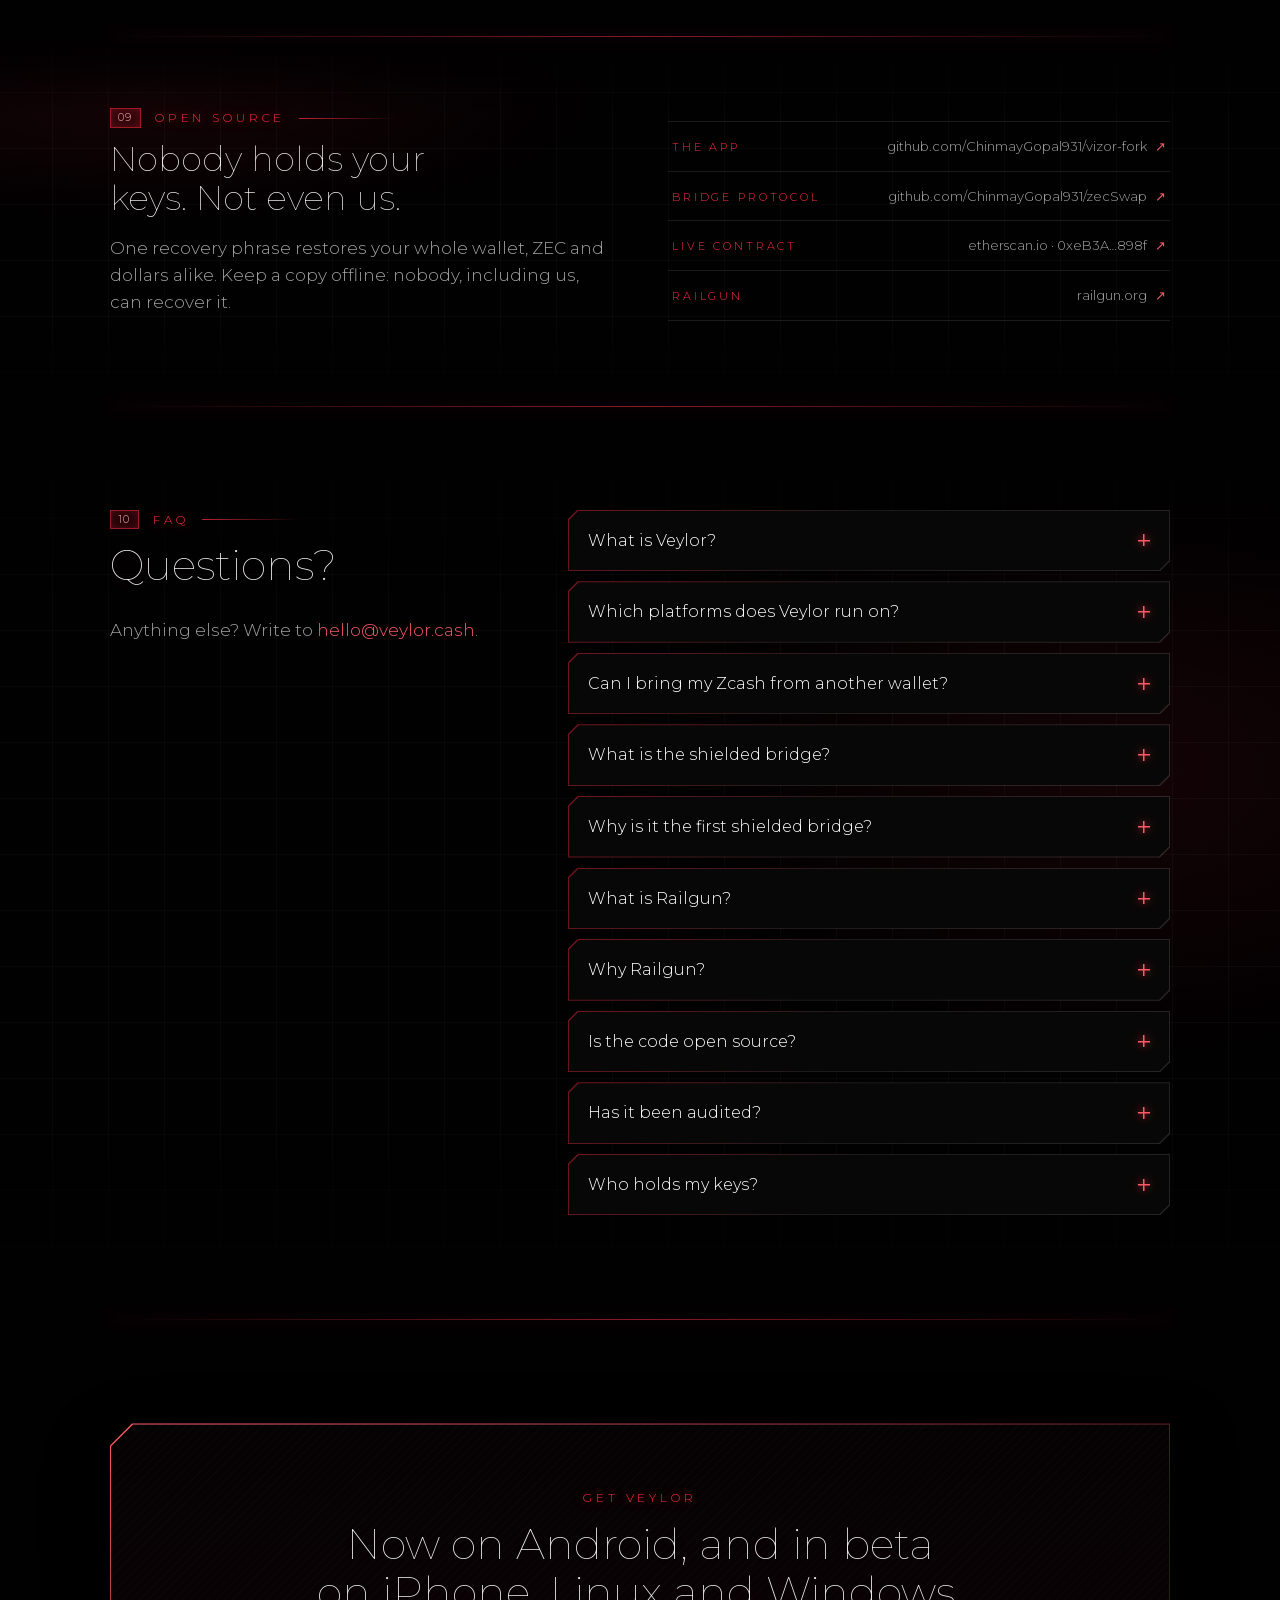
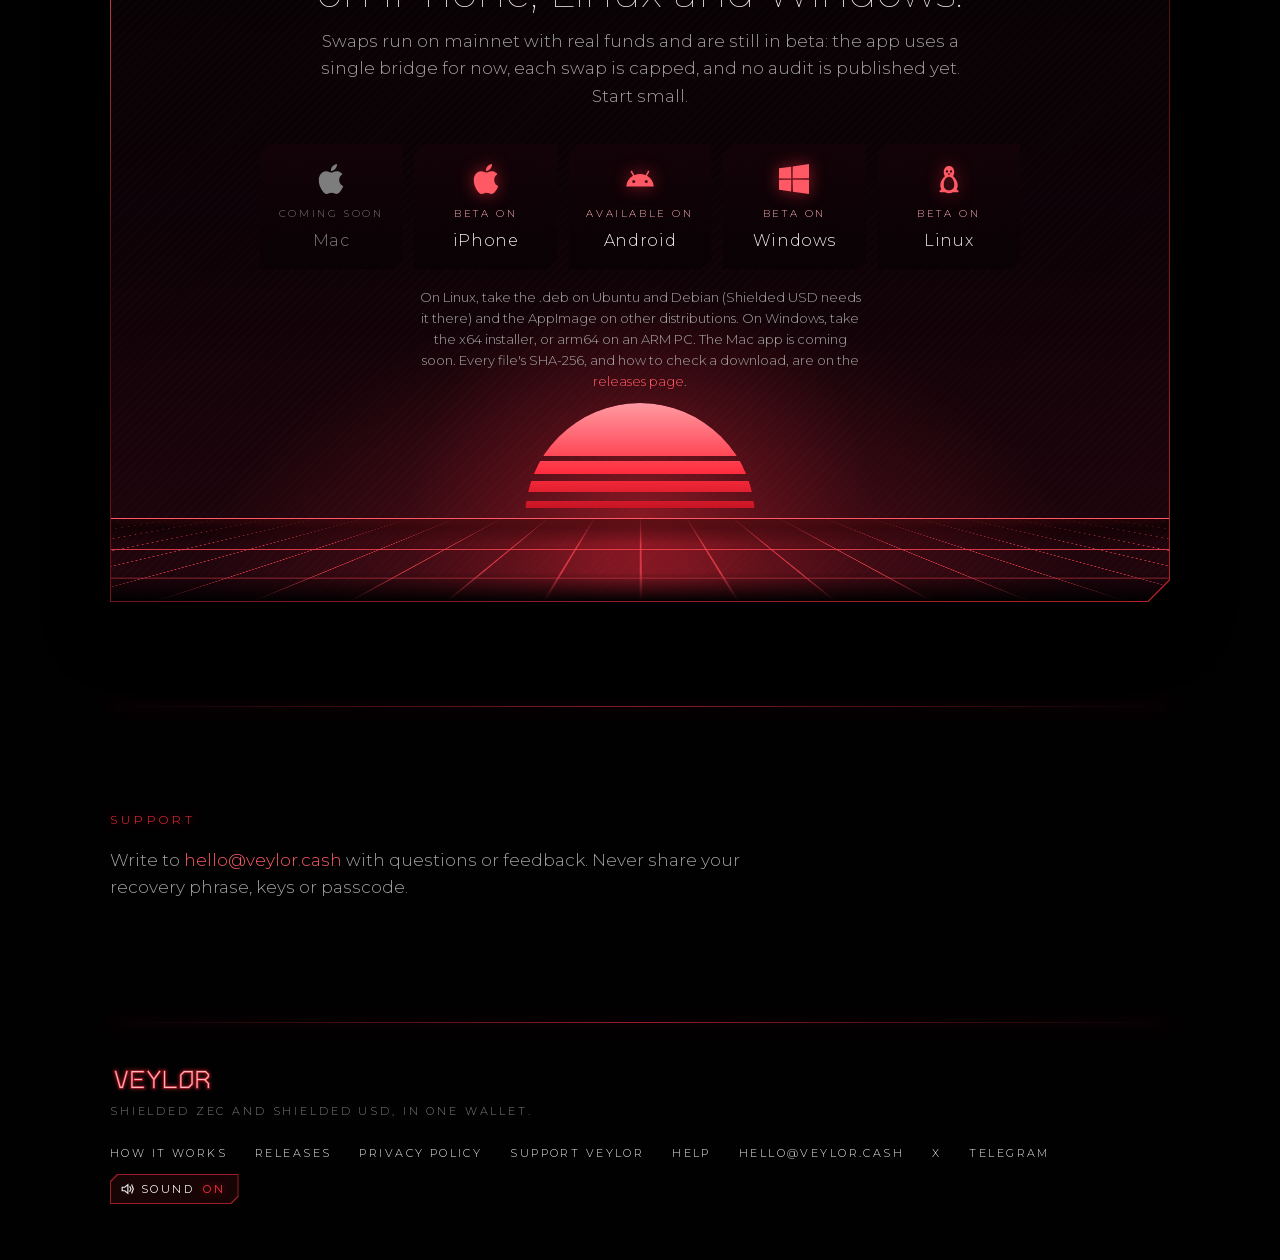
==== commit f719310e: "Home: one wallet for shielded ZEC and USDC, an FAQ, Support Veylor The home page leads with the wall" ====
--- a/index.html
+++ b/index.html
@@ -4,10 +4,10 @@
 <meta charset="utf-8">
 <meta name="viewport" content="width=device-width, initial-scale=1, viewport-fit=cover">
 <title>Veylor</title>
-<meta name="description" content="Veylor is a self-custody Zcash wallet that also holds Shielded USD, USDC shielded in Railgun. Send and receive it with anyone, and swap it with shielded ZEC without ever unshielding your ZEC.">
+<meta name="description" content="Veylor is a self-custody wallet for shielded ZEC and shielded USDC, with a trustless swap built in. Send and receive either one privately, and swap without ever unshielding your ZEC.">
 <meta name="theme-color" content="#000000">
 <meta property="og:title" content="Veylor">
-<meta property="og:description" content="Your Zcash wallet now holds Shielded USD. Send and receive it with anyone, and swap it with ZEC without ever unshielding your ZEC.">
+<meta property="og:description" content="Shielded ZEC and shielded USDC, finally in one wallet, with a trustless swap built in. Your ZEC never unshields.">
 <meta property="og:image" content="https://veylor.cash/icon.png">
 <meta property="og:url" content="https://veylor.cash/">
 <link rel="icon" href="/icon.png">
@@ -52,10 +52,16 @@
     </h1>
     <p class="hud rise d1">Shielded ZEC &middot; Shielded USDC</p>
     <p class="tagline rise d2">Your Zcash wallet now holds Shielded USD.</p>
-    <p class="lede rise d3">Hold, send and swap shielded USDC, without ever unshielding your ZEC.</p>
+    <p class="lede rise d3">Native shielded ZEC and shielded USDC, in one wallet. Swap trustlessly, without ever unshielding.</p>
     <div class="cta rise d4">
-      <span class="btn-glow"><a class="btn" href="https://testflight.apple.com/join/D9gw2Kwm">Beta for iPhone</a></span><span class="btn-glow"><a class="btn" href="https://play.google.com/store/apps/details?id=com.veylor.app">Get it on Android</a></span><span class="btn-glow"><a class="btn" href="/releases/#linux">Beta for Linux</a></span>
-    </div>
+      <span class="btn-glow"><a class="btn btn-lg" href="#beta">Get Veylor</a></span>
+    </div>
+    <ul class="hero-platforms rise d5" aria-label="Platforms">
+      <li><a href="https://play.google.com/store/apps/details?id=com.veylor.app" aria-label="Android" data-label="Android"><svg viewBox="0 0 24 24" aria-hidden="true" focusable="false"><path d="M17.6 9.48l1.84-3.18c.16-.31.04-.69-.26-.85a.637.637 0 0 0-.83.22l-1.88 3.24a11.463 11.463 0 0 0-8.94 0L5.65 5.67a.643.643 0 0 0-.87-.2c-.28.18-.37.54-.22.83L6.4 9.48A10.78 10.78 0 0 0 1 18h22a10.78 10.78 0 0 0-5.4-8.52zM7 15.25a1.25 1.25 0 1 1 0-2.5 1.25 1.25 0 0 1 0 2.5zm10 0a1.25 1.25 0 1 1 0-2.5 1.25 1.25 0 0 1 0 2.5z"/></svg></a></li>
+      <li><a href="https://testflight.apple.com/join/D9gw2Kwm" aria-label="iPhone beta" data-label="iPhone beta"><svg viewBox="0 0 24 24" aria-hidden="true" focusable="false"><path d="M12.152 6.896c-.948 0-2.415-1.078-3.96-1.04-2.04.027-3.91 1.183-4.961 3.014-2.117 3.675-.546 9.103 1.519 12.09 1.013 1.454 2.208 3.09 3.792 3.039 1.52-.065 2.09-.987 3.935-.987 1.831 0 2.35.987 3.96.948 1.637-.026 2.676-1.48 3.676-2.948 1.156-1.688 1.636-3.325 1.662-3.415-.039-.013-3.182-1.221-3.22-4.857-.026-3.04 2.48-4.494 2.597-4.559-1.429-2.09-3.623-2.324-4.39-2.376-2-.156-3.675 1.09-4.61 1.09zM15.53 3.83c.843-1.012 1.4-2.427 1.245-3.83-1.207.052-2.662.805-3.532 1.818-.78.896-1.454 2.338-1.273 3.714 1.338.104 2.715-.688 3.559-1.701"/></svg></a></li>
+      <li><a href="/releases/#windows" aria-label="Windows beta" data-label="Windows beta"><svg viewBox="0 0 24 24" aria-hidden="true" focusable="false"><path d="M0 3.449L9.75 2.1v9.451H0m10.949-9.602L24 0v11.4H10.949M0 12.6h9.75v9.451L0 20.699M10.949 12.6H24V24l-12.9-1.801"/></svg></a></li>
+      <li><a href="/releases/#linux" aria-label="Linux beta" data-label="Linux beta"><svg viewBox="0 0 24 24" aria-hidden="true" focusable="false"><path fill-rule="evenodd" d="M12 1.5c-2.6 0-4.2 2.1-4.2 4.9 0 1.4.4 2.4.9 3.4-1.9 1.7-3.7 4.4-3.7 7.4 0 1.2.3 2.2.9 3l-1.4 1.2c-.4.4-.1 1.1.5 1.1h3.9c.9.6 2 .9 3.1.9s2.2-.3 3.1-.9h3.9c.6 0 .9-.7.5-1.1l-1.4-1.2c.6-.8.9-1.8.9-3 0-3-1.8-5.7-3.7-7.4.5-1 .9-2 .9-3.4 0-2.8-1.6-4.9-4.2-4.9zm-1.6 3.6a.9.9 0 1 1 0 1.8.9.9 0 0 1 0-1.8zm3.2 0a.9.9 0 1 1 0 1.8.9.9 0 0 1 0-1.8zM10.9 7.6h2.2L12 9zM12 10.2c2.3 0 4.2 2.9 4.2 6.2s-1.9 4.6-4.2 4.6-4.2-1.3-4.2-4.6 1.9-6.2 4.2-6.2z"/></svg></a></li>
+    </ul>
   </div>
   <div class="sky" aria-hidden="true"><div class="stars"></div><div class="stars twinkle"></div></div>
   <div class="hud-frame" aria-hidden="true"></div>
@@ -72,14 +78,16 @@
   <section class="section" id="dollars" aria-labelledby="dollars-title">
     <div class="split">
       <div>
-        <p class="hud sec">Shielded USD</p>
-        <h2 class="title" id="dollars-title">Hold, send and receive shielded USDC.</h2>
+        <p class="hud sec">A new kind of wallet</p>
+        <h2 class="title" id="dollars-title">Shielded ZEC and shielded dollars, finally in one wallet.</h2>
         <div class="prose reveal">
-          <p>0zkUSDC is USDC shielded in Railgun on Ethereum. Veylor lets you hold 0zkUSDC and ZEC in one wallet.</p>
+          <p>Until now, shielded ZEC and shielded dollars lived in separate apps, and moving from one to the other meant going public. Veylor holds both, and swaps one for the other without either going public.</p>
         </div>
         <ul class="ticks reveal">
-          <li><strong>Send to anyone.</strong> Pay any 0zk or Ethereum address.</li>
-          <li><strong>Receive from anyone.</strong> From any 0zk address or Ethereum account. Public USDC shields on arrival.</li>
+          <li><strong>Native shielded ZEC.</strong> Zcash&rsquo;s own shielded pool, private by default.</li>
+          <li><strong>Shielded dollars.</strong> 0zkUSDC: USDC shielded on Ethereum, powered by Railgun.</li>
+          <li><strong>A swap built in.</strong> Trustless and atomic. Nobody, including us, ever holds your money.</li>
+          <li><strong>One recovery phrase.</strong> It restores everything.</li>
         </ul>
       </div>
       <div class="wallet card reveal">
@@ -95,7 +103,7 @@
             <span class="bl-tag">Shielded bridge</span>
           </div>
           <div class="asset plate">
-            <span class="token-logo"><img src="/logos/usdc.webp" width="40" height="40" alt=""><img class="badge" src="/logos/railgun-badge.webp" width="18" height="18" alt=""></span>
+            <span class="token-logo"><img src="/logos/usdc.webp" width="40" height="40" alt=""><img class="token-badge" src="/logos/railgun.svg" width="18" height="18" alt=""></span>
             <span class="asset-name">0zkUSDC</span>
             <span class="asset-where">Shielded in Railgun on Ethereum</span>
           </div>
@@ -103,6 +111,107 @@
       </div>
     </div>
   </section>
+
+  <section class="section" id="paid" aria-labelledby="paid-title">
+    <div class="split flip">
+      <div>
+        <p class="hud sec">Shielded USD</p>
+        <h2 class="title" id="paid-title">Pay and get paid in dollars. Privately.</h2>
+        <ol class="steps">
+          <li class="reveal"><span class="step-n">01</span><div><h3>Share your 0zk address.</h3><p>Anyone with a Railgun wallet pays you 0zkUSDC. Who sent it, and how much, stay hidden.</p></div></li>
+          <li class="reveal"><span class="step-n">02</span><div><h3>Or take USDC from anyone.</h3><p>Share your USDC address. USDC from any Ethereum account or exchange shields into your balance when it arrives.</p></div></li>
+          <li class="reveal"><span class="step-n">03</span><div><h3>Pay anyone back.</h3><p>Send 0zkUSDC to any 0zk address, or withdraw USDC to any Ethereum address.</p></div></li>
+        </ol>
+        <p class="fine reveal">A USDC deposit is public on Ethereum until it shields, and so is a withdrawal. Between 0zk addresses, nothing is.</p>
+      </div>
+      <div class="wallet card reveal">
+        <figure class="card-in receive">
+          <figcaption class="hud">Receive</figcaption>
+          <input class="sr-only" type="radio" name="rx" id="rx-usdc">
+          <input class="sr-only" type="radio" name="rx" id="rx-0zk" checked>
+          <div class="tabs"><label for="rx-usdc">USDC</label><label for="rx-0zk">0zkUSDC</label></div>
+          <div class="rx rx-0zk">
+            <div class="asset plate">
+              <span class="token-logo"><img src="/logos/usdc.webp" width="40" height="40" alt=""><img class="token-badge" src="/logos/railgun.svg" width="18" height="18" alt=""></span>
+              <span class="asset-name">Your 0zk address</span>
+              <span class="asset-where">For any Railgun wallet</span>
+            </div>
+            <div class="addr plate"><span class="addr-text">0zk1qy&hellip;&hellip;&hellip;7k2</span><span class="addr-tag">Sample</span></div>
+          </div>
+          <div class="rx rx-usdc">
+            <div class="asset plate">
+              <span class="token-logo"><img src="/logos/usdc.webp" width="40" height="40" alt=""></span>
+              <span class="asset-name">Your USDC address</span>
+              <span class="asset-where">For any Ethereum account or exchange</span>
+            </div>
+            <div class="addr plate"><span class="addr-text">0x7f3a&hellip;&hellip;&hellip;c91e</span><span class="addr-tag">Sample</span></div>
+          </div>
+          <div class="actions" aria-hidden="true"><span class="plate">Copy</span><span class="plate">Show QR</span><span class="plate">Share</span></div>
+          <p class="rx rx-0zk rx-note">Paid privately, 0zk to 0zk.</p>
+          <p class="rx rx-usdc rx-note">Shields into your balance when it arrives.</p>
+        </figure>
+      </div>
+    </div>
+  </section>
+
+  <section class="section" id="inside" aria-labelledby="inside-title">
+    <p class="hud sec">The wallet</p>
+    <h2 class="title" id="inside-title">Built for privacy, end to end.</h2>
+    <div class="cards">
+      <article class="card reveal"><div class="card-in">
+        <svg class="glyph" viewBox="0 0 24 24" aria-hidden="true"><path d="M12 2.5L20 5.5V12L12 21.5L4 12V5.5Z M8.5 11L11 13.5L15.5 9"/></svg>
+        <h3>Shielded by default</h3>
+        <p>Amounts, addresses and history stay private on the Zcash blockchain.</p>
+      </div></article>
+      <article class="card reveal"><div class="card-in">
+        <svg class="glyph" viewBox="0 0 24 24" aria-hidden="true"><path d="M3 9.5L5.5 7H9.5L12 9.5V12L9.5 14.5H5.5L3 12Z M12 10.75H21V14 M17.5 10.75V13.25"/></svg>
+        <h3>Your keys, your phone</h3>
+        <p>No account. Your recovery phrase stays in your phone's secure storage.</p>
+      </div></article>
+      <article class="card reveal"><div class="card-in">
+        <svg class="glyph" viewBox="0 0 24 24" aria-hidden="true"><path d="M4 8H19 M15.5 4.5L19 8L15.5 11.5 M20 16H5 M8.5 12.5L5 16L8.5 19.5"/></svg>
+        <h3>Swaps for other assets</h3>
+        <p>Trade ZEC for other assets through NEAR Intents.</p>
+      </div></article>
+      <article class="card reveal"><div class="card-in">
+        <svg class="glyph" viewBox="0 0 24 24" aria-hidden="true"><path d="M4 10.5H20V20.5H4Z M8 15.5H16 M8.5 10.5V3.5H15.5V10.5"/></svg>
+        <h3>Coinholder voting</h3>
+        <p>Private, balance-weighted votes in Zcash community polls.</p>
+      </div></article>
+      <article class="card reveal"><div class="card-in">
+        <svg class="glyph" viewBox="0 0 24 24" aria-hidden="true"><path d="M7 2.5H17V18.5L14 21.5H7Z M9.5 5.5H14.5V11H9.5Z M10 15.5H14"/></svg>
+        <h3>Hardware wallets</h3>
+        <p>Sign with Keystone or Ledger, so your keys never touch your phone.</p>
+      </div></article>
+      <article class="card reveal"><div class="card-in">
+        <svg class="glyph" viewBox="0 0 24 24" aria-hidden="true"><path d="M12 3L21 12L12 21L3 12Z M12 7.5L16.5 12L12 16.5L7.5 12Z M12 11L13 12L12 13L11 12Z"/></svg>
+        <h3>Tor &amp; Private queries</h3>
+        <p>Hide your IP, and what you look up, from the servers the app uses.</p>
+      </div></article>
+    </div>
+  </section>
+
+  <section class="section tight" id="language" aria-labelledby="language-title">
+    <div class="band">
+      <div>
+        <p class="hud sec">Languages</p>
+        <h2 class="title" id="language-title">Your wallet, in your language.</h2>
+        <p class="prose">Veylor speaks English, Korean and Chinese. Pick one when you set up, or any time in Settings.</p>
+      </div>
+      <div class="lang-pick reveal">
+        <input class="sr-only" type="radio" name="lang" id="lang-en" checked>
+        <input class="sr-only" type="radio" name="lang" id="lang-ko">
+        <input class="sr-only" type="radio" name="lang" id="lang-zh">
+        <div class="pills"><label for="lang-en">English</label><label for="lang-ko" lang="ko">한국어</label><label for="lang-zh" lang="zh-Hans">中文</label></div>
+        <p class="lang-preview">
+          <span class="lp lp-en" lang="en">Shielded USD<i>&middot;</i>Send<i>&middot;</i>Receive<i>&middot;</i>Swap</span>
+          <span class="lp lp-ko" lang="ko">비공개 USD<i>&middot;</i>보내기<i>&middot;</i>받기<i>&middot;</i>스왑</span>
+          <span class="lp lp-zh" lang="zh-Hans">隐私 USD<i>&middot;</i>发送<i>&middot;</i>接收<i>&middot;</i>兑换</span>
+        </p>
+      </div>
+    </div>
+  </section>
+
   <section class="section" id="trail" aria-labelledby="trail-title">
     <p class="hud sec">Swap ZEC for dollars</p>
     <h2 class="title" id="trail-title">The first shielded Zcash bridge.</h2>
@@ -117,7 +226,7 @@
           <ol class="hops">
             <li class="hop plate zone-shielded">
               <span class="hop-zone">Shielded</span>
-              <span class="hop-name">Your ZEC</span>
+              <span class="hop-name has-logo"><span class="token-logo sm"><img src="/logos/zec.webp" width="24" height="24" alt=""></span>Your ZEC</span>
               <span class="wire" aria-hidden="true"></span>
               <span class="edge" aria-hidden="true">Unshield</span>
             </li>
@@ -133,7 +242,7 @@
             </li>
             <li class="hop plate zone-public">
               <span class="hop-zone">Public</span>
-              <span class="hop-name">USDC from a solver, for about the same value</span>
+              <span class="hop-name has-logo"><span class="token-logo sm"><img src="/logos/usdc.webp" width="24" height="24" alt=""></span>USDC from a solver, for about the same value</span>
             </li>
           </ol>
           <p class="route-note">The unshield is public for good. Amount and timing link it to the payout.</p>
@@ -146,7 +255,7 @@
           <ol class="hops">
             <li class="hop plate zone-shielded">
               <span class="hop-zone">Shielded</span>
-              <span class="hop-name">Your ZEC</span>
+              <span class="hop-name has-logo"><span class="token-logo sm"><img src="/logos/zec.webp" width="24" height="24" alt=""></span>Your ZEC</span>
               <span class="wire" aria-hidden="true"><span class="packet"></span></span>
             </li>
             <li class="hop plate zone-shielded">
@@ -161,7 +270,7 @@
             </li>
             <li class="hop plate zone-shielded">
               <span class="hop-zone">Shielded in Railgun</span>
-              <span class="hop-name">0zkUSDC in your Railgun note</span>
+              <span class="hop-name has-logo"><span class="token-logo sm"><img src="/logos/usdc.webp" width="24" height="24" alt=""><img class="token-badge" src="/logos/railgun.svg" width="12" height="12" alt=""></span>0zkUSDC in your Railgun note</span>
             </li>
           </ol>
           <p class="route-note">Zcash sees one ordinary shielded transaction.</p>
@@ -181,35 +290,47 @@
         <p>Before you send anything, the bridge locks the dollars in a public contract, its source <a href="https://github.com/ChinmayGopal931/zecSwap/blob/64917fc90175dc25a0f6d522f0481807d7fe78f2/contracts/src/ZecSwap.sol">open on GitHub</a>.</p>
       </div></article>
       <article class="card reveal"><div class="card-in">
-        <svg class="glyph" viewBox="0 0 24 24" aria-hidden="true"><path d="M3.5 12L8.5 17L20.5 5"/></svg>
-        <h3>Your app checks the lock</h3>
-        <p>Your ZEC leaves only if the amount, deadlines and payout note on Ethereum all match.</p>
-      </div></article>
-      <article class="card reveal"><div class="card-in">
         <svg class="glyph" viewBox="0 0 24 24" aria-hidden="true"><path d="M2.5 9L5 6.5H8L10.5 9V12L8 14.5H5L2.5 12Z M10.5 10.5H12 M13.5 10.5H21.5 M18.5 10.5V13.5 M21.5 10.5V13"/></svg>
         <h3>A key split in two</h3>
         <p>Your ZEC goes to a fresh shielded address whose key is split between you and the bridge. Neither half can spend it alone.</p>
       </div></article>
       <article class="card reveal"><div class="card-in">
-        <svg class="glyph" viewBox="0 0 24 24" aria-hidden="true"><path d="M12 3.5V15.5 M7 10.5L12 15.5L17 10.5 M4.5 20.5H19.5"/></svg>
-        <h3>Your claim comes first</h3>
-        <p>Revealing your half of the key commits the dollars to your Railgun note. Only then can the bridge take the ZEC.</p>
-      </div></article>
-      <article class="card reveal"><div class="card-in">
         <svg class="glyph" viewBox="0 0 24 24" aria-hidden="true"><path d="M19.5 12.5V16.5L16.5 19.5H7.5L4.5 16.5V7.5L7.5 4.5H15 M12.5 2L15 4.5L12.5 7"/></svg>
         <h3>Every failure ends in a refund</h3>
         <p>If a swap stalls, the bridge takes its dollars back, which hands your app the key to bring your ZEC home.</p>
       </div></article>
-      <article class="card reveal"><div class="card-in">
-        <svg class="glyph" viewBox="0 0 24 24" aria-hidden="true"><path d="M12 2.5L21.5 12L12 21.5L2.5 12Z M8 12H16 M12 8V16"/></svg>
-        <h3>No owner, no off switch</h3>
-        <p>The contract has no admin key. Anyone can run a bridge on it, or relay your signed requests.</p>
-      </div></article>
     </div>
     <div class="cta left reveal"><span class="btn-glow"><a class="btn" href="/how-it-works/">How it works</a></span><a class="link-hud" href="/how-it-works/#compare">Compared with NEAR Intents</a></div>
   </section>
 
-
+  <section class="section" id="defi" aria-labelledby="defi-title">
+    <p class="hud sec">Private DeFi</p>
+    <h2 class="title" id="defi-title">Put your shielded dollars to work.</h2>
+    <p class="prose intro reveal">Earn, lend and trade on Ethereum, straight from your shielded balance.</p>
+    <div class="cards defi">
+      <article class="card reveal"><div class="card-in">
+        <span class="soon-tag"><i></i>Coming soon</span>
+        <svg class="glyph" viewBox="0 0 24 24" aria-hidden="true"><path d="M3.5 19.5H20.5 M5 15.5L9.5 11L13 14L19.5 7.5 M15.5 7.5H19.5V11.5"/></svg>
+        <p class="defi-kind">Earn</p>
+        <h3>Morpho</h3>
+        <p>Deposit shielded USDC into Morpho vaults.</p>
+      </div></article>
+      <article class="card reveal"><div class="card-in">
+        <span class="soon-tag"><i></i>Coming soon</span>
+        <svg class="glyph" viewBox="0 0 24 24" aria-hidden="true"><path d="M3.5 9.5L12 4.5L20.5 9.5 M5.5 9.5V17 M10 9.5V17 M14 9.5V17 M18.5 9.5V17 M3.5 20H20.5"/></svg>
+        <p class="defi-kind">Lend</p>
+        <h3>Aave</h3>
+        <p>Supply shielded USDC to Aave and earn interest.</p>
+      </div></article>
+      <article class="card reveal"><div class="card-in">
+        <span class="soon-tag"><i></i>Coming soon</span>
+        <svg class="glyph" viewBox="0 0 24 24" aria-hidden="true"><path d="M4 8H19 M15.5 4.5L19 8L15.5 11.5 M20 16H5 M8.5 12.5L5 16L8.5 19.5"/></svg>
+        <p class="defi-kind">Trade</p>
+        <h3>Swaps</h3>
+        <p>Trade shielded USDC for ETH and other tokens.</p>
+      </div></article>
+    </div>
+  </section>
 
   <section class="section" id="railgun" aria-labelledby="railgun-title">
     <div class="railgun">
@@ -222,7 +343,7 @@
           <p>Veylor runs one inside the app, so there's no second wallet or seed. Learn more at <a href="https://railgun.org/">railgun.org</a>.</p>
         </div>
         <div class="pool plate">
-          <span class="token-logo"><img src="/logos/usdc.webp" width="52" height="52" alt=""><img class="badge" src="/logos/railgun-badge.webp" width="23" height="23" alt=""></span>
+          <span class="token-logo"><img src="/logos/usdc.webp" width="52" height="52" alt=""><img class="token-badge" src="/logos/railgun.svg" width="23" height="23" alt=""></span>
           <span class="pool-text">
             <span class="hud">The pool Veylor uses</span>
             <span class="pool-name">0zkUSDC</span>
@@ -233,75 +354,42 @@
     </div>
   </section>
 
-  <section class="section" id="inside" aria-labelledby="inside-title">
-    <p class="hud sec">Also in Veylor</p>
-    <h2 class="title" id="inside-title">Built for privacy, end to end.</h2>
-    <div class="cards">
-      <article class="card reveal"><div class="card-in">
-        <svg class="glyph" viewBox="0 0 24 24" aria-hidden="true"><path d="M12 2.5L20 5.5V12L12 21.5L4 12V5.5Z M8.5 11L11 13.5L15.5 9"/></svg>
-        <h3>Shielded by default</h3>
-        <p>Amounts, addresses and history stay private on the Zcash blockchain.</p>
-      </div></article>
-      <article class="card reveal"><div class="card-in">
-        <svg class="glyph" viewBox="0 0 24 24" aria-hidden="true"><path d="M3 9.5L5.5 7H9.5L12 9.5V12L9.5 14.5H5.5L3 12Z M12 10.75H21V14 M17.5 10.75V13.25"/></svg>
-        <h3>Your keys, your phone</h3>
-        <p>No account. Your recovery phrase stays in your phone's secure storage.</p>
-      </div></article>
-      <article class="card reveal"><div class="card-in">
-        <svg class="glyph" viewBox="0 0 24 24" aria-hidden="true"><path d="M4 8H19 M15.5 4.5L19 8L15.5 11.5 M20 16H5 M8.5 12.5L5 16L8.5 19.5"/></svg>
-        <h3>Swaps for other assets</h3>
-        <p>Trade ZEC for other assets through NEAR Intents.</p>
-      </div></article>
-      <article class="card reveal"><div class="card-in">
-        <svg class="glyph" viewBox="0 0 24 24" aria-hidden="true"><path d="M4 10.5H20V20.5H4Z M8 15.5H16 M8.5 10.5V3.5H15.5V10.5"/></svg>
-        <h3>Coinholder voting</h3>
-        <p>Private, balance-weighted votes in Zcash community polls.</p>
-      </div></article>
-      <article class="card reveal"><div class="card-in">
-        <svg class="glyph" viewBox="0 0 24 24" aria-hidden="true"><path d="M7 2.5H17V18.5L14 21.5H7Z M9.5 5.5H14.5V11H9.5Z M10 15.5H14"/></svg>
-        <h3>Hardware wallets</h3>
-        <p>Sign with Keystone or Ledger, so your keys never touch your phone.</p>
-      </div></article>
-      <article class="card reveal"><div class="card-in">
-        <svg class="glyph" viewBox="0 0 24 24" aria-hidden="true"><path d="M12 3L21 12L12 21L3 12Z M12 7.5L16.5 12L12 16.5L7.5 12Z M12 11L13 12L12 13L11 12Z"/></svg>
-        <h3>Tor &amp; Private queries</h3>
-        <p>Hide your IP, and what you look up, from the servers the app uses.</p>
-      </div></article>
-    </div>
-  </section>
-
-  <section class="section" id="source" aria-labelledby="source-title">
-    <p class="hud sec">Open source</p>
-    <h2 class="title" id="source-title">Nobody holds your keys. Not even us.</h2>
-    <div class="prose reveal">
-      <p>Your recovery phrase is the only way in. Your Railgun wallet is derived from it with BIP-85, so one phrase restores both. Keep a copy offline, because nobody, including us, can recover it.</p>
-    </div>
-    <ul class="links">
-      <li class="reveal"><a class="link-card plate" href="https://github.com/ChinmayGopal931/zecSwap">
-        <span class="hud">Bridge protocol</span>
-        <span class="link-name">zecSwap</span>
-        <span class="link-desc">The swap contract and the client the app runs.</span>
-        <span class="link-url">github.com/ChinmayGopal931/zecSwap</span>
-      </a></li>
-      <li class="reveal"><a class="link-card plate" href="https://etherscan.io/address/0xeB3A00bcB6c9fF626fE57a5dBbDCf01730e7898f">
-        <span class="hud">On Ethereum</span>
-        <span class="link-name">The contract</span>
-        <span class="link-desc">The live swap contract. Every swap is public here.</span>
-        <span class="link-url">etherscan.io &middot; 0xeB3A&hellip;898f</span>
-      </a></li>
-      <li class="reveal"><a class="link-card plate" href="https://github.com/ChinmayGopal931/vizor-fork">
-        <span class="hud">The app</span>
-        <span class="link-name">Veylor</span>
-        <span class="link-desc">The app's source code.</span>
-        <span class="link-url">github.com/ChinmayGopal931/vizor-fork</span>
-      </a></li>
-      <li class="reveal"><a class="link-card plate" href="https://railgun.org/">
-        <span class="hud">Shielded USD</span>
-        <span class="link-name">Railgun</span>
-        <span class="link-desc">The privacy system that holds your 0zkUSDC.</span>
-        <span class="link-url">railgun.org</span>
-      </a></li>
-    </ul>
+  <section class="section tight" id="source" aria-labelledby="source-title">
+    <div class="band">
+      <div>
+        <p class="hud sec">Open source</p>
+        <h2 class="title" id="source-title">Nobody holds your keys. Not even us.</h2>
+        <p class="prose">One recovery phrase restores your whole wallet, ZEC and dollars alike. Keep a copy offline: nobody, including us, can recover it.</p>
+      </div>
+      <ul class="src-list reveal">
+        <li><a href="https://github.com/ChinmayGopal931/vizor-fork"><span class="src-k">The app</span><span class="src-v">github.com/ChinmayGopal931/vizor-fork</span></a></li>
+        <li><a href="https://github.com/ChinmayGopal931/zecSwap"><span class="src-k">Bridge protocol</span><span class="src-v">github.com/ChinmayGopal931/zecSwap</span></a></li>
+        <li><a href="https://etherscan.io/address/0xeB3A00bcB6c9fF626fE57a5dBbDCf01730e7898f"><span class="src-k">Live contract</span><span class="src-v">etherscan.io &middot; 0xeB3A&hellip;898f</span></a></li>
+        <li><a href="https://railgun.org/"><span class="src-k">Railgun</span><span class="src-v">railgun.org</span></a></li>
+      </ul>
+    </div>
+  </section>
+
+  <section class="section" id="faq" aria-labelledby="faq-title">
+    <div class="faq-wrap">
+      <div>
+        <p class="hud sec">FAQ</p>
+        <h2 class="title" id="faq-title">Questions?</h2>
+        <p class="prose reveal">Anything else? Write to <a href="mailto:hello@veylor.cash">hello@veylor.cash</a>.</p>
+      </div>
+      <div class="faq">
+        <details class="plate reveal"><summary>What is Veylor?</summary><p>A new kind of private wallet: native shielded ZEC and shielded USDC in one place, with a trustless, atomic swap built in. It&rsquo;s self-custody, built on <a href="https://vizor.cash/">Vizor</a>, and one recovery phrase restores everything.</p></details>
+        <details class="plate reveal"><summary>Which platforms does Veylor run on?</summary><p>Android, from Google Play or as an APK, and in beta on iPhone (TestFlight), Windows and Linux. The Mac app is coming soon. Every download is on the <a href="/releases/">releases page</a>.</p></details>
+        <details class="plate reveal"><summary>Can I bring my Zcash from another wallet?</summary><p>Yes. Import its recovery phrase into Veylor, or send your ZEC to a new Veylor wallet.</p></details>
+        <details class="plate reveal"><summary>What is the shielded bridge?</summary><p>An atomic swap between shielded ZEC and 0zkUSDC. The bridge locks its dollars in a public contract first. Your ZEC goes to a fresh shielded address whose key is split between you and the bridge, and revealing your half commits the dollars to your Railgun note before the bridge can take the ZEC. If a swap stalls, it ends in a refund. <a href="/how-it-works/">How it works</a></p></details>
+        <details class="plate reveal"><summary>Why is it the first shielded bridge?</summary><p>Every other way out of Zcash, through NEAR Intents or an exchange, unshields: your ZEC passes through a public address, its exact amount and time on show. Through Veylor&rsquo;s bridge your ZEC never leaves the shielded pool, and the dollars land straight in Railgun. <a href="/how-it-works/#compare">Compared with NEAR Intents</a></p></details>
+        <details class="plate reveal"><summary>What is Railgun?</summary><p>A non-custodial privacy system for Ethereum. Zero-knowledge proofs keep tokens at private 0zk addresses, where balances and transfers stay hidden. Learn more at <a href="https://railgun.org/">railgun.org</a>.</p></details>
+        <details class="plate reveal"><summary>Why Railgun?</summary><p>Dollars live on Ethereum, and Railgun shields them there without a custodian. It already runs on mainnet with its own wallets and users, so you can pay and get paid by anyone on Railgun, not only by Veylor. Veylor runs it inside the app, from the same recovery phrase.</p></details>
+        <details class="plate reveal"><summary>Is the code open source?</summary><p>Yes. The app is at <a href="https://github.com/ChinmayGopal931/vizor-fork">github.com/ChinmayGopal931/vizor-fork</a> and the bridge protocol at <a href="https://github.com/ChinmayGopal931/zecSwap">github.com/ChinmayGopal931/zecSwap</a>, and every swap is public on the live contract. GitHub builds the Android, Linux and Windows releases from that code and signs a record of each build, which you can check on the <a href="/releases/">releases page</a>.</p></details>
+        <details class="plate reveal"><summary>Has it been audited?</summary><p>Not yet: no audit is published. Swaps run on mainnet with real funds, each one is capped, and the app uses a single bridge for now. Start small.</p></details>
+        <details class="plate reveal"><summary>Who holds my keys?</summary><p>You do. There is no account. Your recovery phrase stays in your phone&rsquo;s secure storage, and nobody, including us, can recover it for you.</p></details>
+      </div>
+    </div>
   </section>
 
   <section class="section beta" id="beta">
@@ -337,7 +425,8 @@
       <a href="/how-it-works/">How it works</a>
       <a href="/releases/">Releases</a>
       <a href="/privacy/">Privacy policy</a>
-      <a href="#support">Support</a>
+      <a href="/support-veylor/">Support Veylor</a>
+      <a href="#support">Help</a>
       <a href="mailto:hello@veylor.cash">hello@veylor.cash</a>
     </nav>
     <nav class="ft-social" aria-label="Social">
--- a/site.css
+++ b/site.css
@@ -195,6 +195,21 @@
 }
 .btn:hover { background: linear-gradient(180deg, #ff7a85 0%, var(--red-hot) 46%, #e8253a 100%); text-decoration: none; }
 .btn:active { box-shadow: inset 0 2px 6px rgba(80, 0, 10, 0.5); }
+.btn-lg { --c: 13px; min-height: 58px; padding: 0 44px; font-size: 14px; letter-spacing: 0.32em; }
+/* The hero's one button, and under it a quiet row of platform marks; each names itself on hover. */
+.hero-platforms { list-style: none; display: flex; justify-content: center; align-items: center; gap: 26px; margin: 30px 0 0; padding: 0; }
+.hero-platforms a { position: relative; display: grid; place-items: center; width: 40px; height: 40px; }
+.hero-platforms svg { width: 22px; height: 22px; fill: var(--muted); opacity: 0.6; transition: fill 0.2s, opacity 0.2s, filter 0.2s; }
+.hero-platforms a:hover svg, .hero-platforms a:focus-visible svg { fill: var(--red-hot); opacity: 1; filter: drop-shadow(0 0 8px rgba(255, 46, 62, 0.7)); }
+.hero-platforms a:focus-visible { outline: 1px solid var(--red-core); outline-offset: 2px; }
+.hero-platforms a::after {
+  content: attr(data-label); position: absolute; top: 100%; left: 50%; transform: translateX(-50%); margin-top: 4px;
+  white-space: nowrap; font-size: 9px; letter-spacing: 0.26em; text-transform: uppercase; color: var(--red-core);
+  opacity: 0; pointer-events: none; transition: opacity 0.2s;
+}
+.hero-platforms a:hover::after, .hero-platforms a:focus-visible::after { opacity: 1; }
+.hero-platforms a:hover { text-decoration: none; }
+@media (max-width: 420px) { .hero-platforms { gap: 14px; } }
 .btn-sm { --c: 8px; min-height: 36px; padding: 0 16px; font-size: 11px; letter-spacing: 0.22em; }
 /* The cut corners clip an outline, so focus shows inside the slab and around its glow. */
 .btn:focus-visible { outline: none; background: var(--red-hot); box-shadow: inset 0 0 0 2px #fff; }
@@ -391,11 +406,13 @@
 }
 .asset .glyph, .asset .token-logo { grid-row: 1 / span 2; }
 .asset .glyph { width: 34px; height: 34px; }
-/* A coin, with Railgun's badge past its bottom right for 0zkUSDC (the app's
-   PrivateUsdLogo: 14 on 32, 2 past the corner). */
+/* A coin, with Railgun's mark past its bottom right for 0zkUSDC: logos/railgun.svg
+   as served, on a black disc, so it reads on the dark plates. */
 .token-logo { position: relative; display: block; width: 40px; height: 40px; filter: drop-shadow(0 4px 10px rgba(0, 0, 0, 0.6)); }
 .token-logo img { display: block; width: 100%; height: 100%; }
-.token-logo .badge { position: absolute; right: -6.25%; bottom: -6.25%; width: 43.75%; height: 43.75%; }
+.token-logo .token-badge { position: absolute; right: -10%; bottom: -10%; width: 55%; height: 55%; border-radius: 50%; background: #000; box-shadow: 0 0 0 2px #0b0607; }
+.token-logo.sm { flex: none; width: 24px; height: 24px; }
+.hop-name.has-logo { display: flex; align-items: center; gap: 10px; margin-top: 6px; }
 .asset-name { font-weight: 100; font-size: 26px; line-height: 1.15; color: #fff; }
 .asset-where { font-size: 11px; line-height: 1.4; letter-spacing: 0.2em; text-transform: uppercase; color: var(--red); }
 .ticks { list-style: none; margin: 26px 0 0; padding: 0; display: grid; gap: 14px; max-width: 560px; }
@@ -751,7 +768,7 @@
   .wordmark:not(.lit) .core { stroke-dasharray: 1 1; stroke-dashoffset: 1; animation: trace 1.7s cubic-bezier(0.6, 0, 0.2, 1) 0.25s forwards; }
   .wordmark:not(.lit) .halo, .wordmark:not(.lit) .glow { opacity: 0; animation: ignite 1.2s linear 1.45s forwards; }
   .rise { opacity: 0; transform: translateY(14px); animation: rise 0.9s cubic-bezier(0.2, 0.7, 0.2, 1) forwards; }
-  .rise.d1 { animation-delay: 1.9s; } .rise.d2 { animation-delay: 2.05s; } .rise.d3 { animation-delay: 2.2s; } .rise.d4 { animation-delay: 2.35s; }
+  .rise.d1 { animation-delay: 1.9s; } .rise.d2 { animation-delay: 2.05s; } .rise.d3 { animation-delay: 2.2s; } .rise.d4 { animation-delay: 2.35s; } .rise.d5 { animation-delay: 2.5s; }
 
   /* Panels light up as they arrive. */
   .js .reveal { opacity: 0; transform: translateY(18px); transition: opacity 0.8s ease, transform 0.8s cubic-bezier(0.2, 0.7, 0.2, 1); }
@@ -825,6 +842,15 @@
   .js .rule.in .lane:nth-child(2) .seg:nth-child(1)::before { transition-delay: 1.3s; }
   .js .rule.in .lane:nth-child(2) .seg:nth-child(2)::before { transition-delay: 1.55s; }
   .js .rule.in .lane:nth-child(2) .seg:nth-child(3)::before { transition-delay: 1.8s; }
+
+  /* Private DeFi: the standby light breathes, and each sign flickers as if about to light. */
+  .soon-tag i { animation: standby 2.4s ease-in-out infinite; }
+  .cards.defi h3 { animation: warm 7s linear infinite; }
+  .defi .glyph { animation: warm-glyph 7s linear infinite; }
+  .defi .card:nth-child(2) h3, .defi .card:nth-child(2) .glyph { animation-delay: -2.4s; }
+  .defi .card:nth-child(3) h3, .defi .card:nth-child(3) .glyph { animation-delay: -4.7s; }
+  .defi .card:hover h3, .defi .card:hover .glyph { animation: none; }
+  .pills label, .receive .tabs label { transition: color 0.2s, background-color 0.2s, border-color 0.2s, box-shadow 0.2s; }
 }
 
 /* ---------- Sub-pages ---------- */
@@ -944,3 +970,122 @@
   .ver summary::after, .howto summary::after { transition: transform 0.2s ease; }
   .copy, .badge, .file-name, .howto summary { transition: color 0.15s, background-color 0.15s, border-color 0.15s; }
 }
+
+/* ---------- Home: get paid, languages, what's next, FAQ ---------- */
+@media (min-width: 900px) { .split.flip { grid-template-columns: minmax(0, 0.9fr) minmax(0, 1.1fr); } .split.flip > .wallet { order: -1; } }
+.steps { list-style: none; margin: 0; padding: 0; display: grid; gap: 22px; max-width: 560px; }
+.steps li { display: grid; grid-template-columns: auto minmax(0, 1fr); gap: 18px; align-items: start; }
+.step-n {
+  padding: 5px 8px 4px; font-size: 11px; letter-spacing: 0.14em; line-height: 1; color: var(--red-core);
+  border: 1px solid rgba(255, 46, 62, 0.55); background: rgba(255, 46, 62, 0.1); box-shadow: inset 0 0 10px rgba(255, 46, 62, 0.25);
+}
+.steps h3 { margin: 0 0 4px; font-weight: 400; font-size: 17px; color: #fff; }
+.steps p { margin: 0; color: var(--muted); }
+.fine { margin: 26px 0 0; max-width: 34em; font-size: 13px; line-height: 1.55; color: var(--dim); }
+
+.receive .tabs { display: grid; grid-template-columns: 1fr 1fr; gap: 4px; padding: 4px; margin-bottom: 14px; border: 1px solid rgba(255, 255, 255, 0.12); background: rgba(0, 0, 0, 0.6); }
+.addr { display: flex; align-items: center; justify-content: space-between; gap: 12px; margin-top: 10px; padding: 14px 16px; --c: 8px; --edge: rgba(255, 255, 255, 0.16); --fill: #050505; }
+.addr-text { font-family: var(--mono); font-size: 14px; letter-spacing: 0.04em; color: var(--text); }
+.addr-tag { font-size: 9.5px; letter-spacing: 0.26em; text-transform: uppercase; color: var(--dim); }
+.actions { display: grid; grid-template-columns: repeat(3, minmax(0, 1fr)); gap: 8px; margin-top: 10px; }
+.actions span { padding: 11px 0 10px; text-align: center; font-size: 10.5px; letter-spacing: 0.22em; text-transform: uppercase; color: var(--red-core); --c: 7px; --edge: rgba(255, 46, 62, 0.45); --fill: #0b0607; }
+
+
+
+.faq-wrap { display: grid; gap: 28px; }
+@media (min-width: 900px) { .faq-wrap { grid-template-columns: minmax(0, 0.8fr) minmax(0, 1.2fr); gap: 56px; align-items: start; } .faq-wrap > div:first-child { position: sticky; top: 96px; } }
+.faq { display: grid; gap: 10px; }
+.faq details { --c: 10px; --edge: linear-gradient(135deg, rgba(255, 46, 62, 0.45), rgba(255, 255, 255, 0.1) 45%, rgba(255, 255, 255, 0.14)); --fill: #080707; }
+.faq details[open] { --edge: var(--lit-edge); --fill: #0b0607; }
+.faq summary {
+  list-style: none; cursor: pointer; display: flex; align-items: center; justify-content: space-between; gap: 18px;
+  padding: 18px 20px; font-size: 16px; color: #fff;
+}
+.faq summary::-webkit-details-marker { display: none; }
+.faq summary::after {
+  content: ""; flex: none; width: 12px; height: 12px;
+  background: linear-gradient(var(--red-hot), var(--red-hot)) center / 12px 1.5px no-repeat, linear-gradient(var(--red-hot), var(--red-hot)) center / 1.5px 12px no-repeat;
+  filter: drop-shadow(0 0 4px rgba(255, 46, 62, 0.8));
+}
+.faq details[open] summary::after { background: linear-gradient(var(--red-hot), var(--red-hot)) center / 12px 1.5px no-repeat; }
+.faq summary:hover { color: var(--red-core); }
+.faq summary:focus-visible { outline: 1px solid var(--red-core); outline-offset: -4px; }
+.faq details p { margin: 0; padding: 0 20px 20px; color: var(--muted); font-size: 15px; line-height: 1.6; max-width: 40em; }
+
+/* ---------- Support Veylor ---------- */
+.donate { display: grid; gap: 40px; align-items: center; }
+@media (min-width: 900px) { .donate { grid-template-columns: minmax(0, 1.1fr) minmax(0, 0.9fr); gap: 64px; } }
+.donate-card { width: 100%; max-width: 380px; justify-self: center; }
+.donate-card .card-in { display: grid; justify-items: center; gap: 18px; padding: 24px 22px 26px; text-align: center; }
+.donate-card .qr { display: block; width: 100%; max-width: 240px; height: auto; padding: 12px; background: #fff; image-rendering: pixelated; box-shadow: 0 0 0 1px rgba(255, 46, 62, 0.5), 0 0 28px rgba(255, 46, 62, 0.25); }
+.addr-full { display: block; width: 100%; font-family: var(--mono); font-size: 12.5px; line-height: 1.6; color: var(--text); word-break: break-all; text-align: left; user-select: all; -webkit-user-select: all; }
+.copy-address { display: block; width: 100%; }
+.copy-address .btn { width: 100%; border: 0; cursor: pointer; }
+
+/* ---------- Home, round three: toggles, compact bands, private DeFi ---------- */
+/* Receive: USDC or 0zkUSDC, picked with radio buttons drawn as tabs. */
+.receive .tabs label { padding: 8px 0 7px; text-align: center; font-size: 11px; letter-spacing: 0.24em; text-transform: uppercase; color: var(--dim); cursor: pointer; }
+.receive .tabs label:hover { color: var(--text); }
+#rx-usdc:checked ~ .tabs [for="rx-usdc"], #rx-0zk:checked ~ .tabs [for="rx-0zk"] { color: #fff; background: rgba(255, 46, 62, 0.16); box-shadow: inset 0 0 0 1px rgba(255, 46, 62, 0.6), 0 0 12px rgba(255, 46, 62, 0.25); }
+#rx-usdc:focus-visible ~ .tabs [for="rx-usdc"], #rx-0zk:focus-visible ~ .tabs [for="rx-0zk"] { outline: 1px solid var(--red-core); outline-offset: 2px; }
+.receive .rx { display: none; }
+#rx-usdc:checked ~ .rx-usdc, #rx-0zk:checked ~ .rx-0zk { display: block; }
+.rx-note { margin: 12px 0 0; font-size: 12px; color: var(--muted); text-align: center; }
+
+/* Compact bands: words on the left, the thing on the right. */
+.section.tight { padding-top: 72px; padding-bottom: 72px; }
+.tight .title { font-size: clamp(26px, 3.2vw, 34px); margin-bottom: 14px; }
+.band { display: grid; gap: 28px; align-items: center; }
+@media (min-width: 900px) { .band { grid-template-columns: minmax(0, 1fr) minmax(0, 1fr); gap: 56px; } }
+
+/* Languages: pills that switch a line of the app's own words. */
+.lang-pick { display: grid; gap: 14px; justify-items: start; }
+.pills { display: flex; flex-wrap: wrap; gap: 8px; }
+.pills label { padding: 10px 18px 9px; font-size: 14px; color: var(--muted); border: 1px solid rgba(255, 255, 255, 0.16); background: rgba(0, 0, 0, 0.5); cursor: pointer; }
+.pills label:hover { color: #fff; border-color: rgba(255, 46, 62, 0.6); }
+#lang-en:checked ~ .pills [for="lang-en"], #lang-ko:checked ~ .pills [for="lang-ko"], #lang-zh:checked ~ .pills [for="lang-zh"] {
+  color: #fff; border-color: rgba(255, 46, 62, 0.85); background: rgba(255, 46, 62, 0.14); box-shadow: 0 0 14px rgba(255, 46, 62, 0.3), inset 0 0 10px rgba(255, 46, 62, 0.2);
+}
+#lang-en:focus-visible ~ .pills [for="lang-en"], #lang-ko:focus-visible ~ .pills [for="lang-ko"], #lang-zh:focus-visible ~ .pills [for="lang-zh"] { outline: 1px solid var(--red-core); outline-offset: 3px; }
+.lang-preview { margin: 0; padding: 4px 0 4px 14px; border-left: 2px solid var(--red-hot); box-shadow: -6px 0 12px -8px var(--red); font-size: 16px; color: var(--text); }
+.lang-preview i { font-style: normal; margin: 0 10px; color: var(--red); }
+.lp { display: none; }
+#lang-en:checked ~ .lang-preview .lp-en, #lang-ko:checked ~ .lang-preview .lp-ko, #lang-zh:checked ~ .lang-preview .lp-zh { display: inline; }
+
+/* Open source: a spec sheet of links. */
+.src-list { list-style: none; margin: 0; padding: 0; border-top: 1px solid rgba(255, 255, 255, 0.1); }
+.src-list li { border-bottom: 1px solid rgba(255, 255, 255, 0.1); }
+.src-list a { display: flex; align-items: baseline; justify-content: space-between; gap: 18px; padding: 14px 4px; color: var(--text); }
+.src-list a:hover { text-decoration: none; background: linear-gradient(90deg, rgba(255, 46, 62, 0.1), transparent 70%); }
+.src-k { flex: none; font-size: 11px; letter-spacing: 0.26em; text-transform: uppercase; color: var(--red); }
+.src-v { min-width: 0; font-size: 13px; color: var(--muted); text-align: right; overflow-wrap: anywhere; }
+.src-v::after { content: "\2197"; margin-left: 8px; color: var(--red-hot); }
+.src-list a:hover .src-v { color: #fff; }
+
+/* Private DeFi: greyed out, a neon sign about to light. */
+.defi .card { --card-edge: linear-gradient(135deg, rgba(255, 255, 255, 0.24), rgba(255, 255, 255, 0.06) 45%, rgba(255, 255, 255, 0.12)); }
+.defi .card-in { background: repeating-linear-gradient(135deg, rgba(255, 255, 255, 0.02) 0 1px, transparent 1px 7px), #070707; }
+.defi .glyph { stroke: #565656; filter: none; }
+.defi .card .defi-kind { margin: 18px 0 0; font-size: 10.5px; letter-spacing: 0.28em; text-transform: uppercase; color: #6c6c6c; }
+.cards.defi h3 { margin: 4px 0 8px; font-weight: 100; font-size: 32px; line-height: 1.15; letter-spacing: 0.01em; text-transform: none; color: #8c8c8c; }
+.defi .card p:last-child { color: #6e6e6e; }
+.defi .card:hover .glyph { stroke: var(--red-hot); filter: drop-shadow(0 0 5px rgba(255, 46, 62, 0.8)); }
+.defi .card:hover .card-in p:last-child { color: var(--muted); }
+.soon-tag {
+  position: absolute; top: 22px; right: 22px; display: inline-flex; align-items: center; gap: 8px; padding: 5px 9px 4px;
+  font-size: 9.5px; letter-spacing: 0.26em; text-transform: uppercase; color: #a0a0a0; border: 1px solid rgba(255, 255, 255, 0.16); background: rgba(0, 0, 0, 0.5);
+}
+.soon-tag i { width: 6px; height: 6px; border-radius: 50%; background: var(--red-hot); box-shadow: 0 0 6px var(--red), 0 0 12px rgba(255, 46, 62, 0.6); }
+@keyframes standby { 0%, 100% { opacity: 0.2; } 50% { opacity: 1; } }
+@keyframes warm {
+  0%, 82%, 100% { color: #8c8c8c; text-shadow: none; }
+  84% { color: var(--red-core); text-shadow: 0 0 14px rgba(255, 46, 62, 0.85); }
+  85.5% { color: #8c8c8c; text-shadow: none; }
+  88% { color: var(--red-core); text-shadow: 0 0 14px rgba(255, 46, 62, 0.85); }
+  90% { color: #9a9a9a; text-shadow: none; }
+}
+@keyframes warm-glyph {
+  0%, 82%, 100% { stroke: #565656; filter: none; }
+  84%, 88% { stroke: var(--red-hot); filter: drop-shadow(0 0 5px rgba(255, 46, 62, 0.8)); }
+  85.5%, 90% { stroke: #565656; filter: none; }
+}
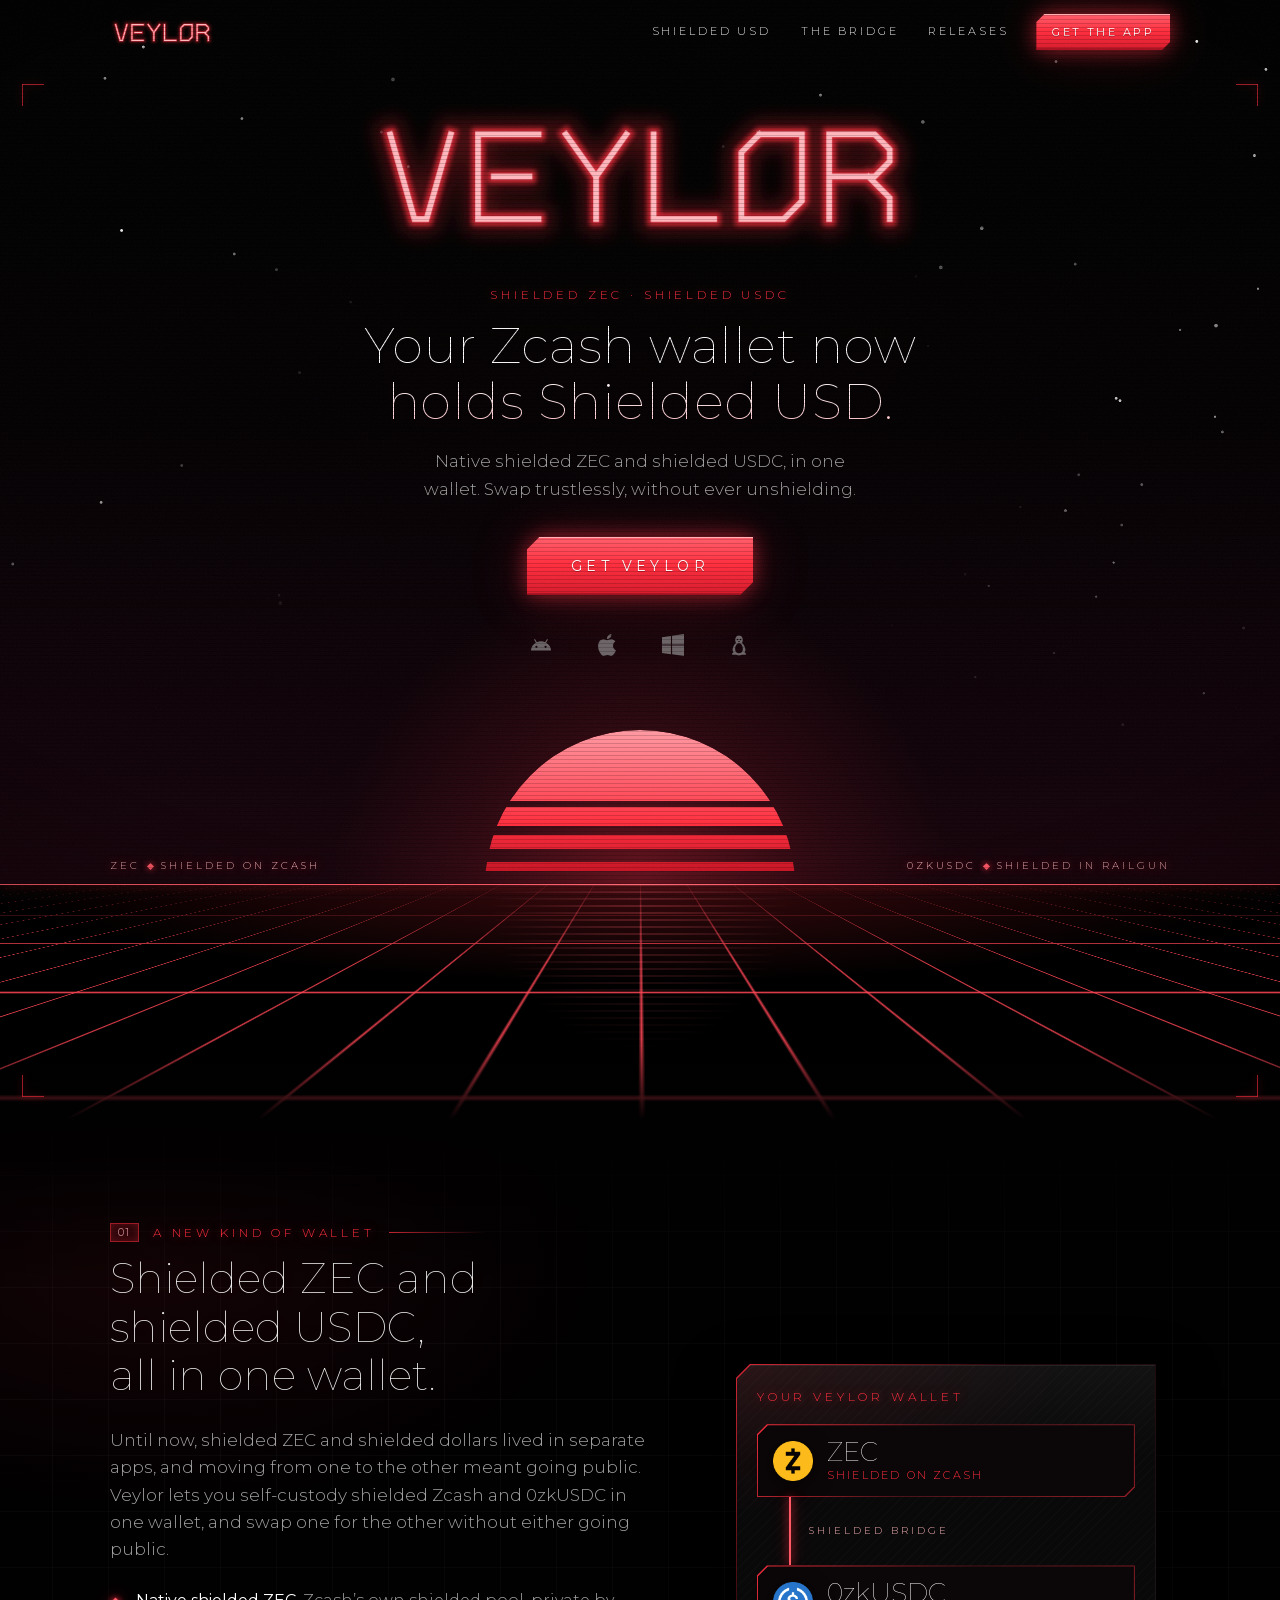
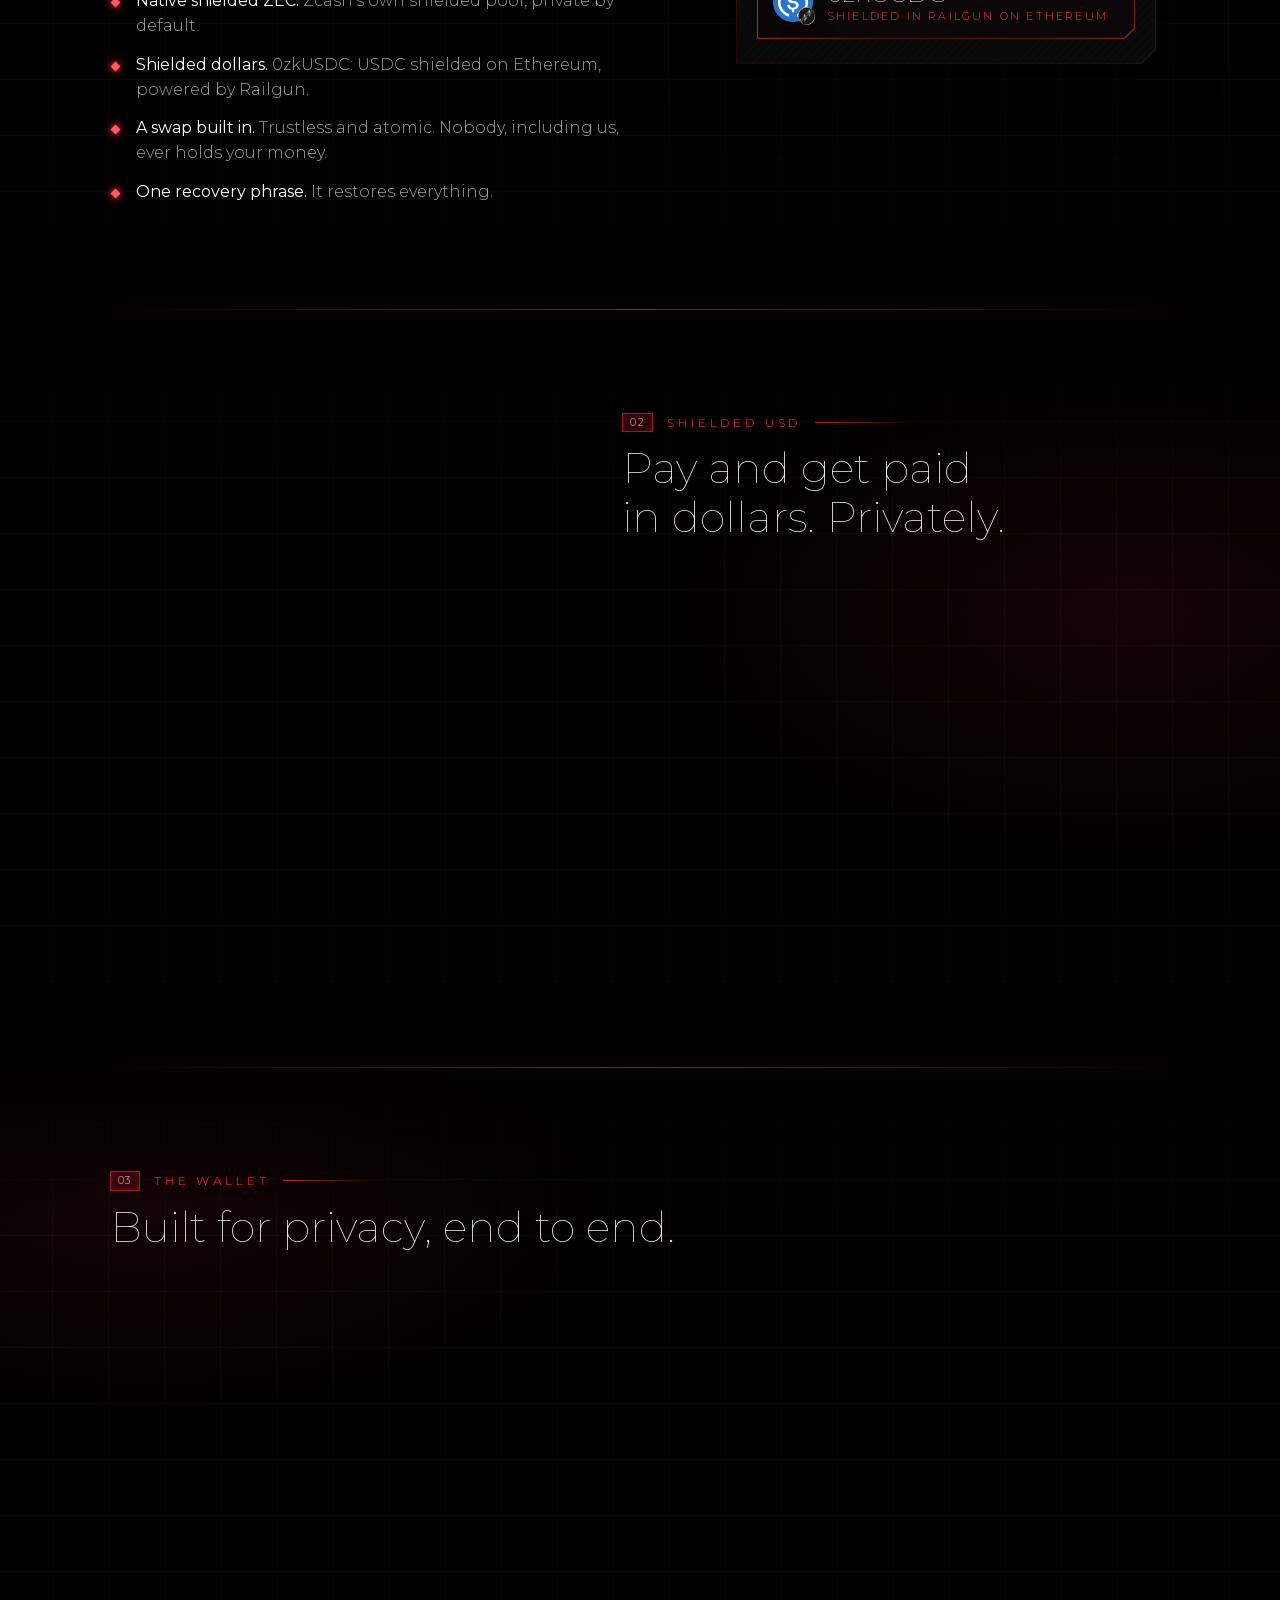
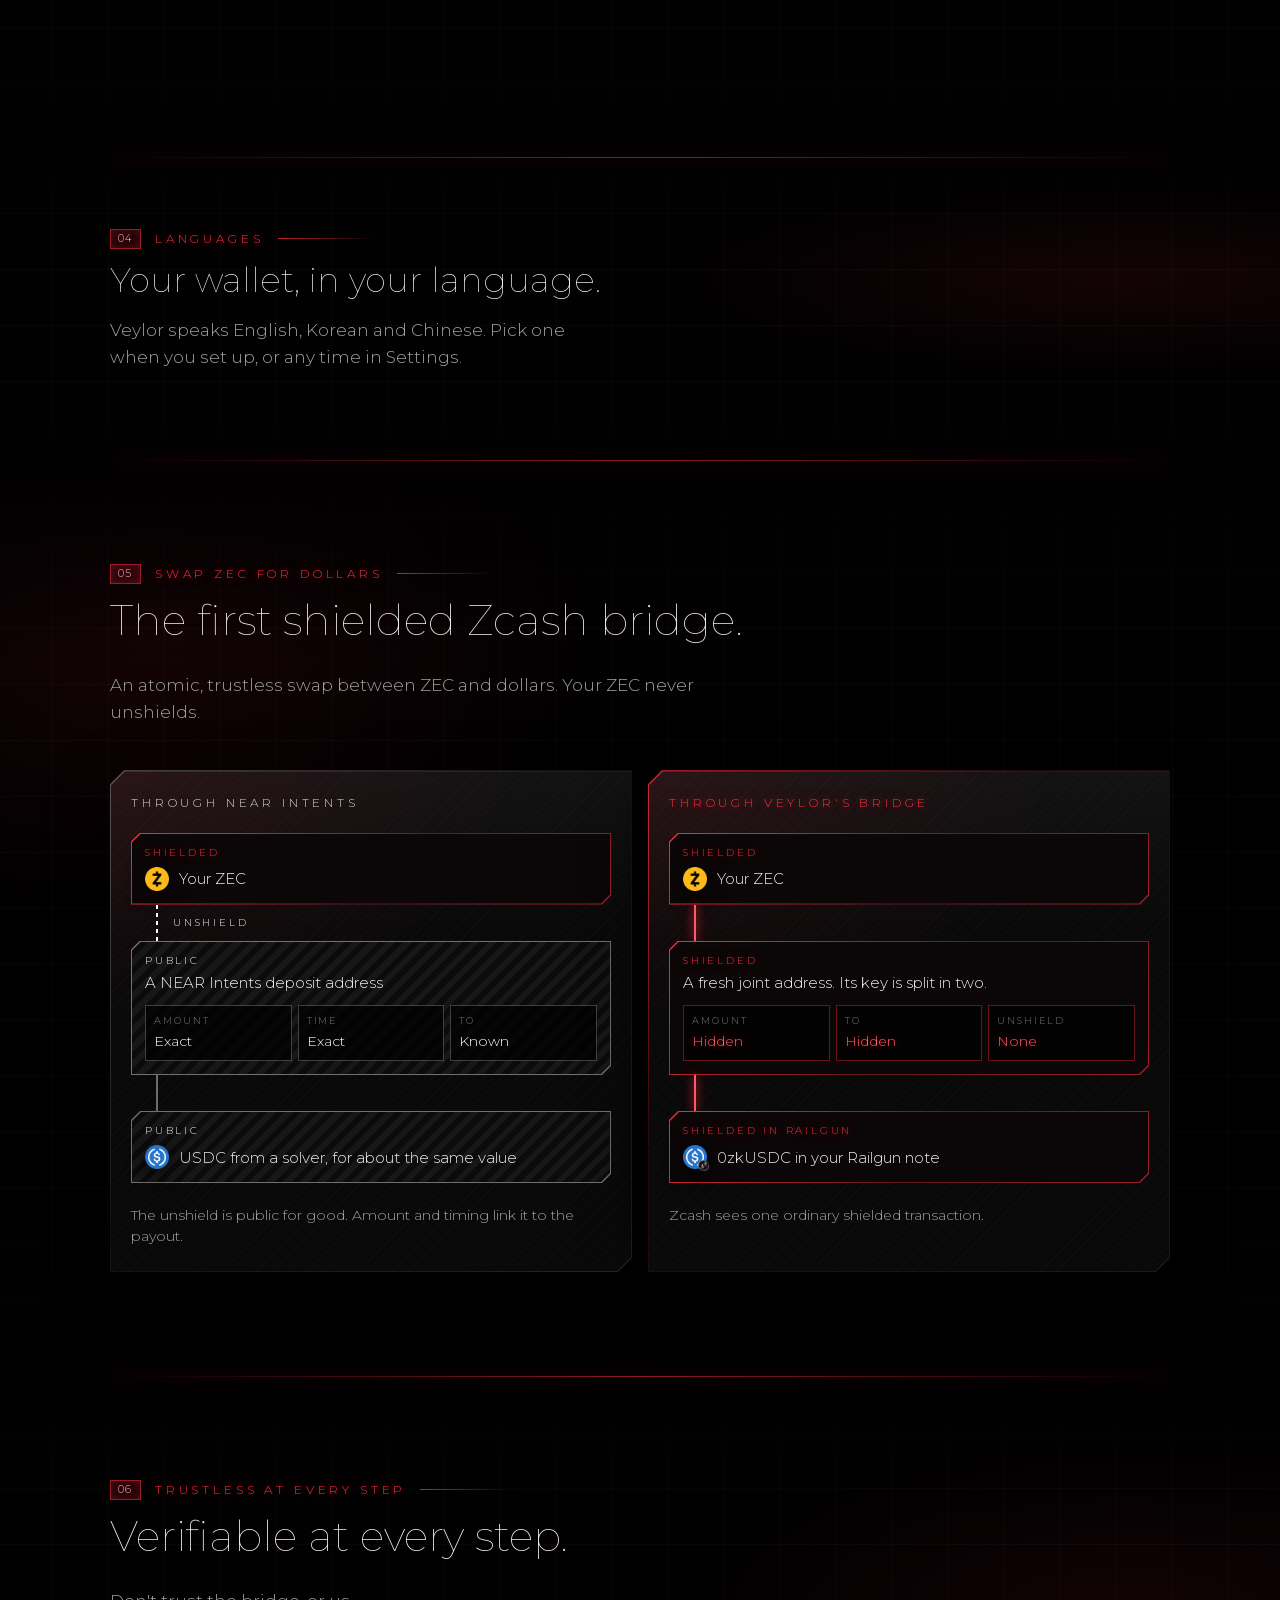
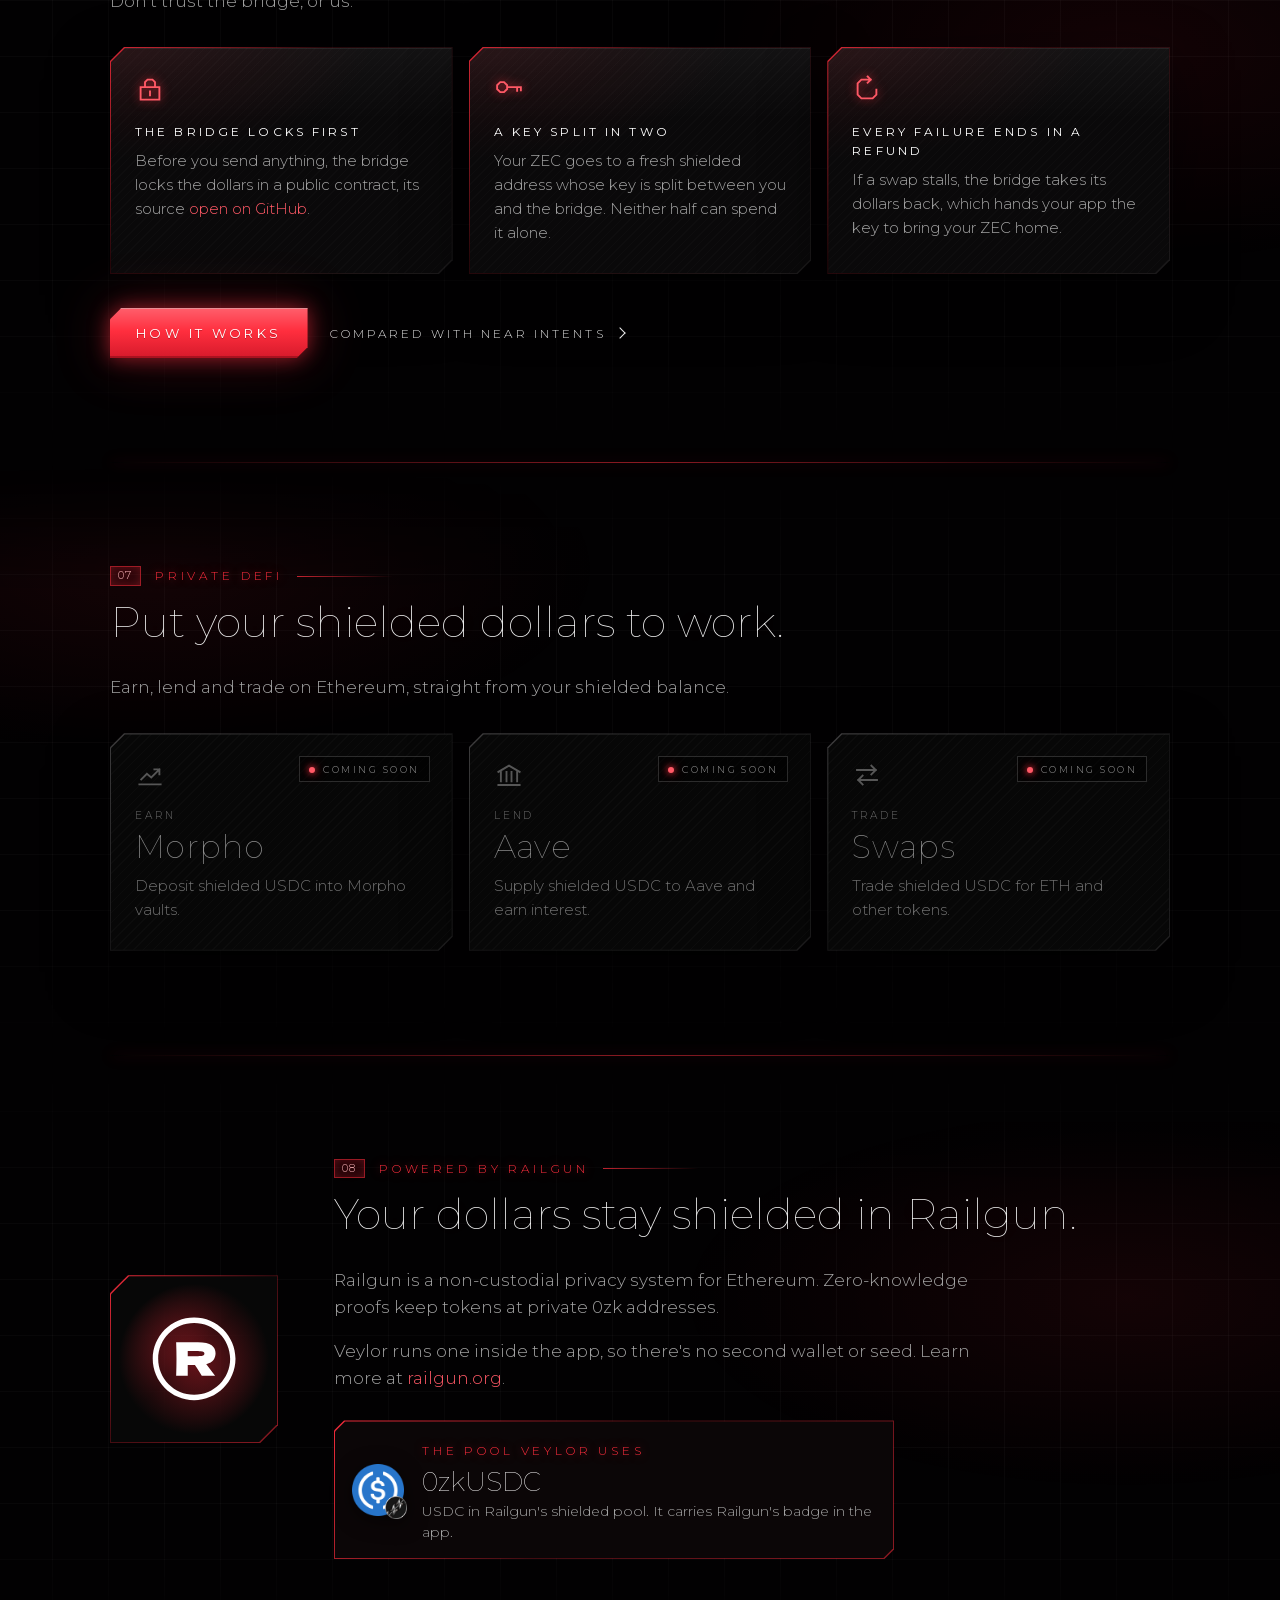
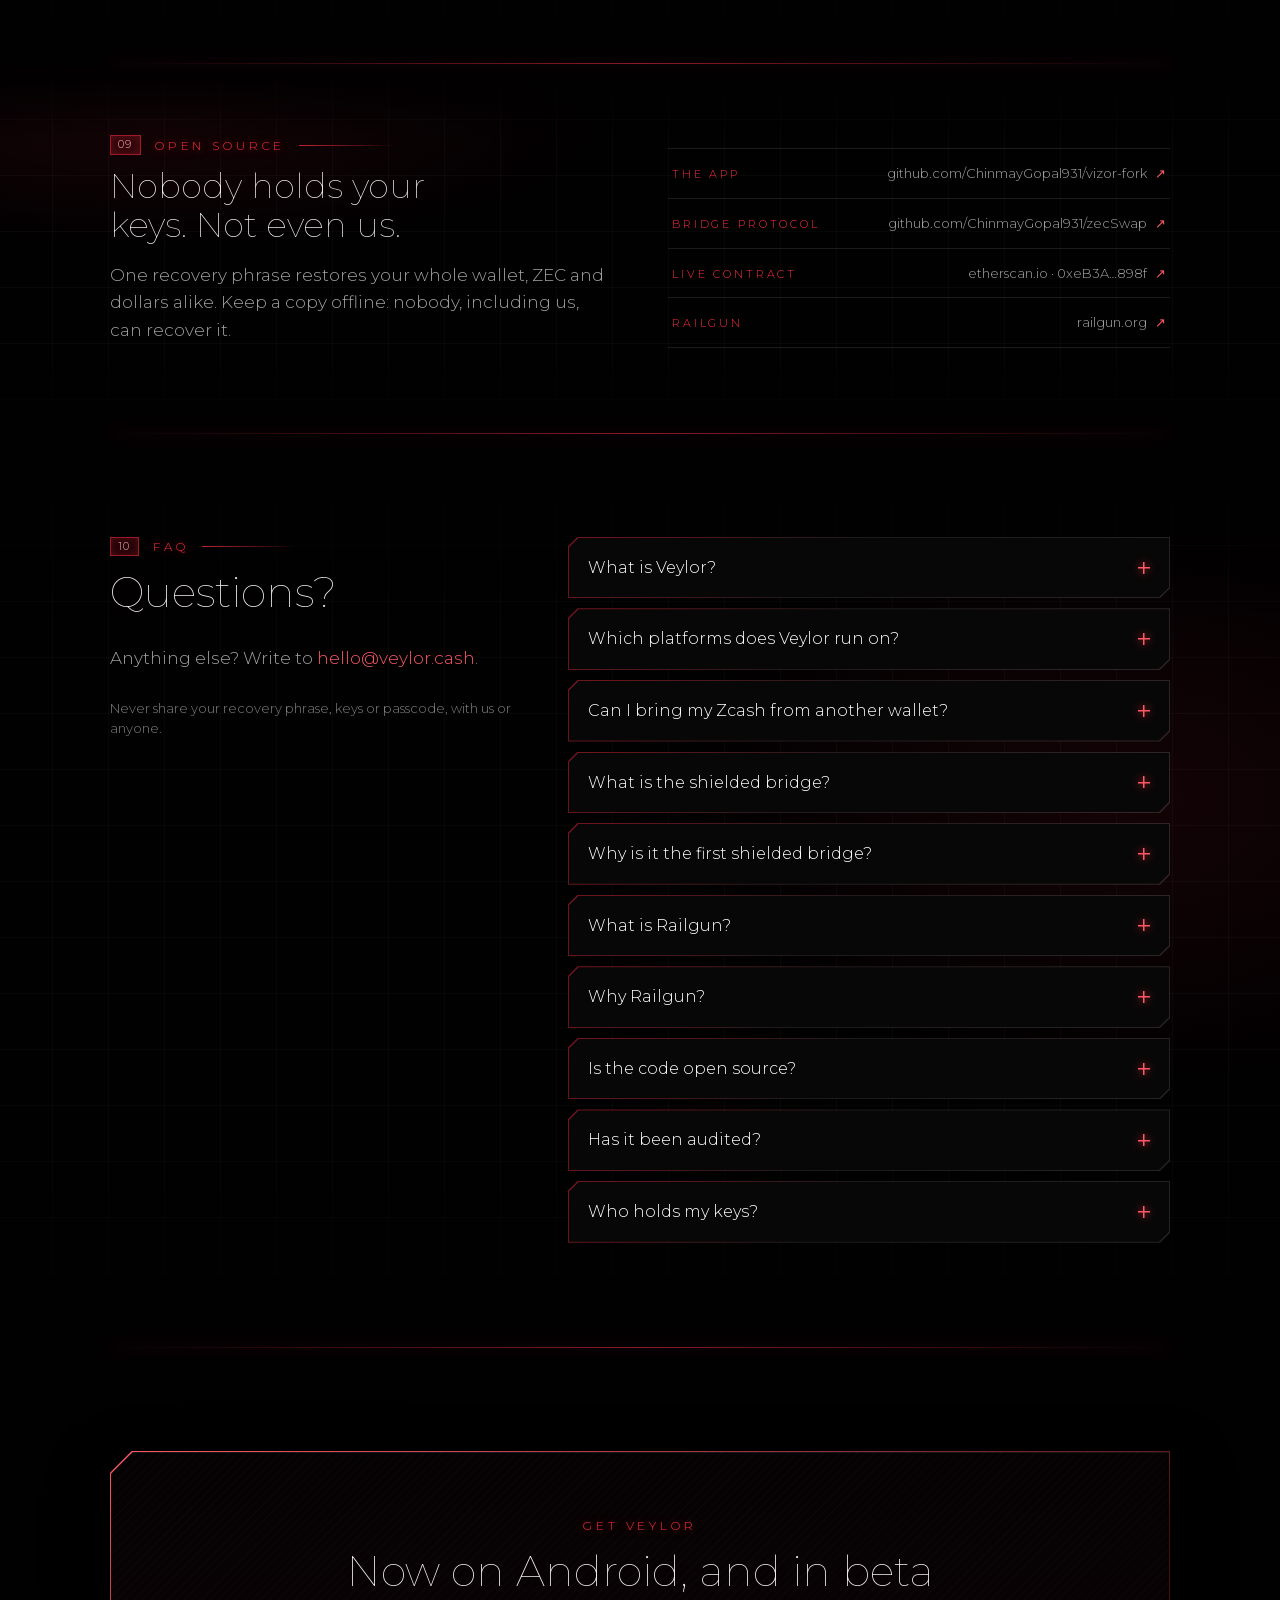
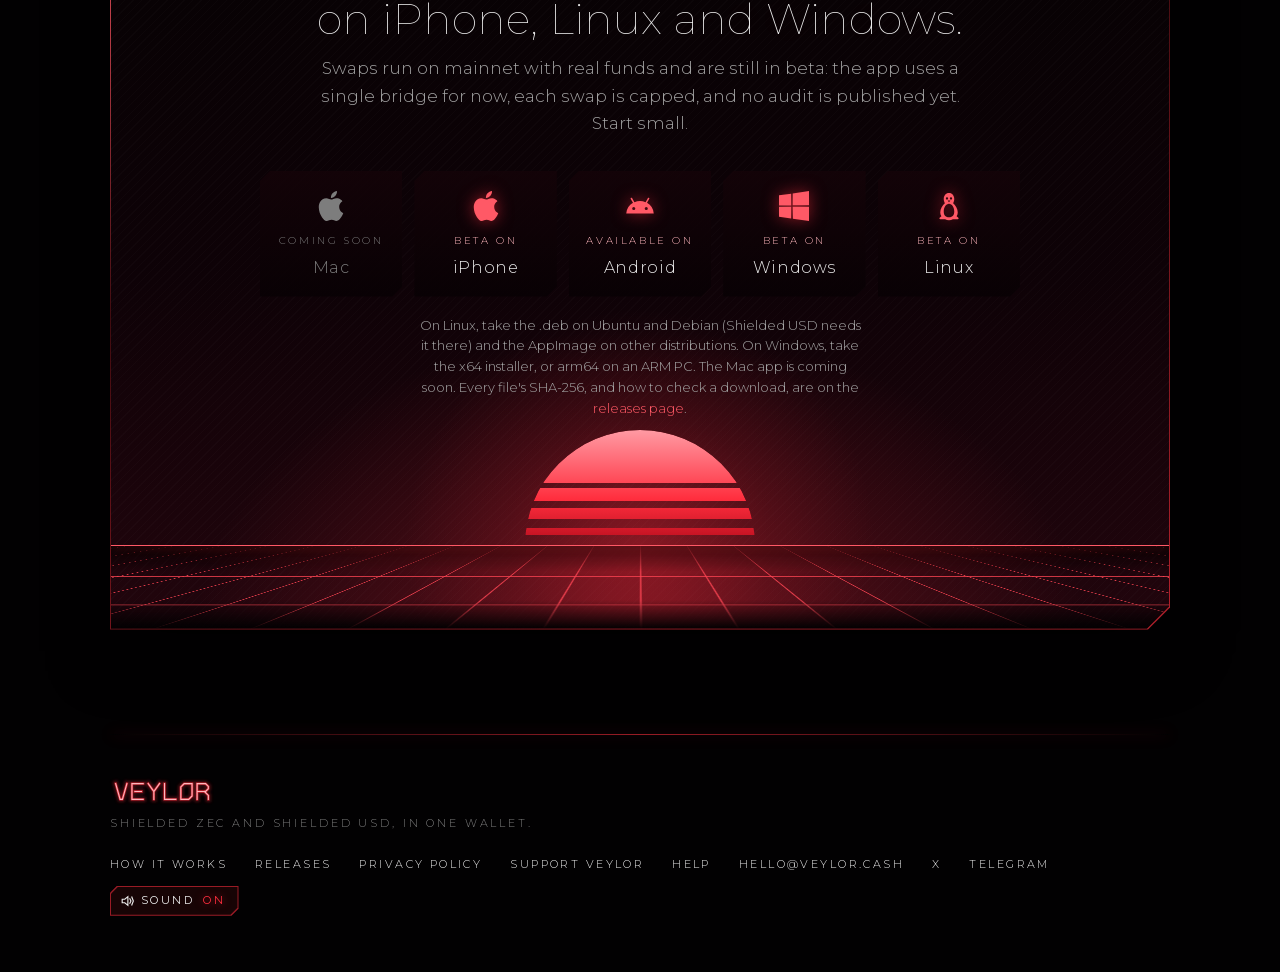
==== commit 3642ae63: "Home: the app's 0zkUSDC badge, a three-link nav, no Support section The 0zkUSDC coin carries Railgun" ====
--- a/index.html
+++ b/index.html
@@ -7,7 +7,7 @@
 <meta name="description" content="Veylor is a self-custody wallet for shielded ZEC and shielded USDC, with a trustless swap built in. Send and receive either one privately, and swap without ever unshielding your ZEC.">
 <meta name="theme-color" content="#000000">
 <meta property="og:title" content="Veylor">
-<meta property="og:description" content="Shielded ZEC and shielded USDC, finally in one wallet, with a trustless swap built in. Your ZEC never unshields.">
+<meta property="og:description" content="Shielded ZEC and shielded USDC, all in one wallet, with a trustless swap built in. Your ZEC never unshields.">
 <meta property="og:image" content="https://veylor.cash/icon.png">
 <meta property="og:url" content="https://veylor.cash/">
 <link rel="icon" href="/icon.png">
@@ -21,9 +21,8 @@
 <div class="topbar">
   <a class="tb-mark" href="/" aria-label="Veylor home"><svg class="wordmark lit" viewBox="-5 -5 92.5 24" aria-hidden="true"><g fill="none" stroke-linecap="square" stroke-linejoin="miter"><use href="#vw" class="halo" filter="url(#vw-halo)"/><use href="#vw" class="glow" filter="url(#vw-glow)"/><use href="#vw" class="core"/></g></svg></a>
   <nav class="tb-links" aria-label="Main">
-    <a href="/#dollars">Shielded USD</a>
-    <a href="/#trail">The bridge</a>
-    <a href="/how-it-works/">How it works</a>
+    <a href="/#paid">Shielded USD</a>
+    <a href="/how-it-works/">The bridge</a>
     <a href="/releases/">Releases</a>
   </nav>
   <div class="tb-end">
@@ -79,9 +78,9 @@
     <div class="split">
       <div>
         <p class="hud sec">A new kind of wallet</p>
-        <h2 class="title" id="dollars-title">Shielded ZEC and shielded dollars, finally in one wallet.</h2>
+        <h2 class="title" id="dollars-title">Shielded ZEC and shielded USDC, all in one wallet.</h2>
         <div class="prose reveal">
-          <p>Until now, shielded ZEC and shielded dollars lived in separate apps, and moving from one to the other meant going public. Veylor holds both, and swaps one for the other without either going public.</p>
+          <p>Until now, shielded ZEC and shielded dollars lived in separate apps, and moving from one to the other meant going public. Veylor lets you self-custody shielded Zcash and 0zkUSDC in one wallet, and swap one for the other without either going public.</p>
         </div>
         <ul class="ticks reveal">
           <li><strong>Native shielded ZEC.</strong> Zcash&rsquo;s own shielded pool, private by default.</li>
@@ -103,7 +102,7 @@
             <span class="bl-tag">Shielded bridge</span>
           </div>
           <div class="asset plate">
-            <span class="token-logo"><img src="/logos/usdc.webp" width="40" height="40" alt=""><img class="token-badge" src="/logos/railgun.svg" width="18" height="18" alt=""></span>
+            <span class="token-logo"><img src="/logos/usdc.webp" width="40" height="40" alt=""><img class="token-badge" src="/logos/railgun-badge.webp" width="18" height="18" alt=""></span>
             <span class="asset-name">0zkUSDC</span>
             <span class="asset-where">Shielded in Railgun on Ethereum</span>
           </div>
@@ -132,7 +131,7 @@
           <div class="tabs"><label for="rx-usdc">USDC</label><label for="rx-0zk">0zkUSDC</label></div>
           <div class="rx rx-0zk">
             <div class="asset plate">
-              <span class="token-logo"><img src="/logos/usdc.webp" width="40" height="40" alt=""><img class="token-badge" src="/logos/railgun.svg" width="18" height="18" alt=""></span>
+              <span class="token-logo"><img src="/logos/usdc.webp" width="40" height="40" alt=""><img class="token-badge" src="/logos/railgun-badge.webp" width="18" height="18" alt=""></span>
               <span class="asset-name">Your 0zk address</span>
               <span class="asset-where">For any Railgun wallet</span>
             </div>
@@ -270,7 +269,7 @@
             </li>
             <li class="hop plate zone-shielded">
               <span class="hop-zone">Shielded in Railgun</span>
-              <span class="hop-name has-logo"><span class="token-logo sm"><img src="/logos/usdc.webp" width="24" height="24" alt=""><img class="token-badge" src="/logos/railgun.svg" width="12" height="12" alt=""></span>0zkUSDC in your Railgun note</span>
+              <span class="hop-name has-logo"><span class="token-logo sm"><img src="/logos/usdc.webp" width="24" height="24" alt=""><img class="token-badge" src="/logos/railgun-badge.webp" width="12" height="12" alt=""></span>0zkUSDC in your Railgun note</span>
             </li>
           </ol>
           <p class="route-note">Zcash sees one ordinary shielded transaction.</p>
@@ -343,7 +342,7 @@
           <p>Veylor runs one inside the app, so there's no second wallet or seed. Learn more at <a href="https://railgun.org/">railgun.org</a>.</p>
         </div>
         <div class="pool plate">
-          <span class="token-logo"><img src="/logos/usdc.webp" width="52" height="52" alt=""><img class="token-badge" src="/logos/railgun.svg" width="23" height="23" alt=""></span>
+          <span class="token-logo"><img src="/logos/usdc.webp" width="52" height="52" alt=""><img class="token-badge" src="/logos/railgun-badge.webp" width="23" height="23" alt=""></span>
           <span class="pool-text">
             <span class="hud">The pool Veylor uses</span>
             <span class="pool-name">0zkUSDC</span>
@@ -375,7 +374,8 @@
       <div>
         <p class="hud sec">FAQ</p>
         <h2 class="title" id="faq-title">Questions?</h2>
-        <p class="prose reveal">Anything else? Write to <a href="mailto:hello@veylor.cash">hello@veylor.cash</a>.</p>
+        <p class="prose reveal" id="support">Anything else? Write to <a href="mailto:hello@veylor.cash">hello@veylor.cash</a>.</p>
+        <p class="fine reveal">Never share your recovery phrase, keys or passcode, with us or anyone.</p>
       </div>
       <div class="faq">
         <details class="plate reveal"><summary>What is Veylor?</summary><p>A new kind of private wallet: native shielded ZEC and shielded USDC in one place, with a trustless, atomic swap built in. It&rsquo;s self-custody, built on <a href="https://vizor.cash/">Vizor</a>, and one recovery phrase restores everything.</p></details>
@@ -407,11 +407,6 @@
         <p class="platforms-note">On Linux, take the .deb on Ubuntu and Debian (Shielded USD needs it there) and the AppImage on other distributions. On Windows, take the x64 installer, or arm64 on an ARM PC. The Mac app is coming soon. Every file's SHA-256, and how to check a download, are on the <a href="/releases/">releases page</a>.</p>
       <div class="beta-scene" aria-hidden="true"><div class="sun-glow"></div><div class="sun"></div><div class="floor"><div class="grid"></div></div></div>
     </div></div>
-  </section>
-
-  <section class="section" id="support">
-    <p class="hud">Support</p>
-    <p class="prose">Write to <a href="mailto:hello@veylor.cash">hello@veylor.cash</a> with questions or feedback. Never share your recovery phrase, keys or passcode.</p>
   </section>
 </main>
 
--- a/site.css
+++ b/site.css
@@ -310,7 +310,7 @@
   background: linear-gradient(90deg, transparent, rgba(255, 46, 62, 0.55) 50%, transparent);
   box-shadow: 0 0 14px rgba(255, 46, 62, 0.35);
 }
-main > .section#support::before, main > .section.beta::before { content: none; }
+main > .section.beta::before { content: none; }
 .section.first { padding-top: 128px; }
 /* Numbered section labels: [01] THE PROBLEM ───── */
 .hud.sec { display: flex; align-items: center; gap: 14px; }
@@ -406,11 +406,12 @@
 }
 .asset .glyph, .asset .token-logo { grid-row: 1 / span 2; }
 .asset .glyph { width: 34px; height: 34px; }
-/* A coin, with Railgun's mark past its bottom right for 0zkUSDC: logos/railgun.svg
-   as served, on a black disc, so it reads on the dark plates. */
+/* A coin, with Railgun's badge past its bottom right for 0zkUSDC (the app's
+   PrivateUsdLogo: 14 on 32, 2 past the corner). Not .badge: the releases
+   page's .badge pads and borders it to nothing. */
 .token-logo { position: relative; display: block; width: 40px; height: 40px; filter: drop-shadow(0 4px 10px rgba(0, 0, 0, 0.6)); }
 .token-logo img { display: block; width: 100%; height: 100%; }
-.token-logo .token-badge { position: absolute; right: -10%; bottom: -10%; width: 55%; height: 55%; border-radius: 50%; background: #000; box-shadow: 0 0 0 2px #0b0607; }
+.token-logo .token-badge { position: absolute; right: -6.25%; bottom: -6.25%; width: 43.75%; height: 43.75%; }
 .token-logo.sm { flex: none; width: 24px; height: 24px; }
 .hop-name.has-logo { display: flex; align-items: center; gap: 10px; margin-top: 6px; }
 .asset-name { font-weight: 100; font-size: 26px; line-height: 1.15; color: #fff; }
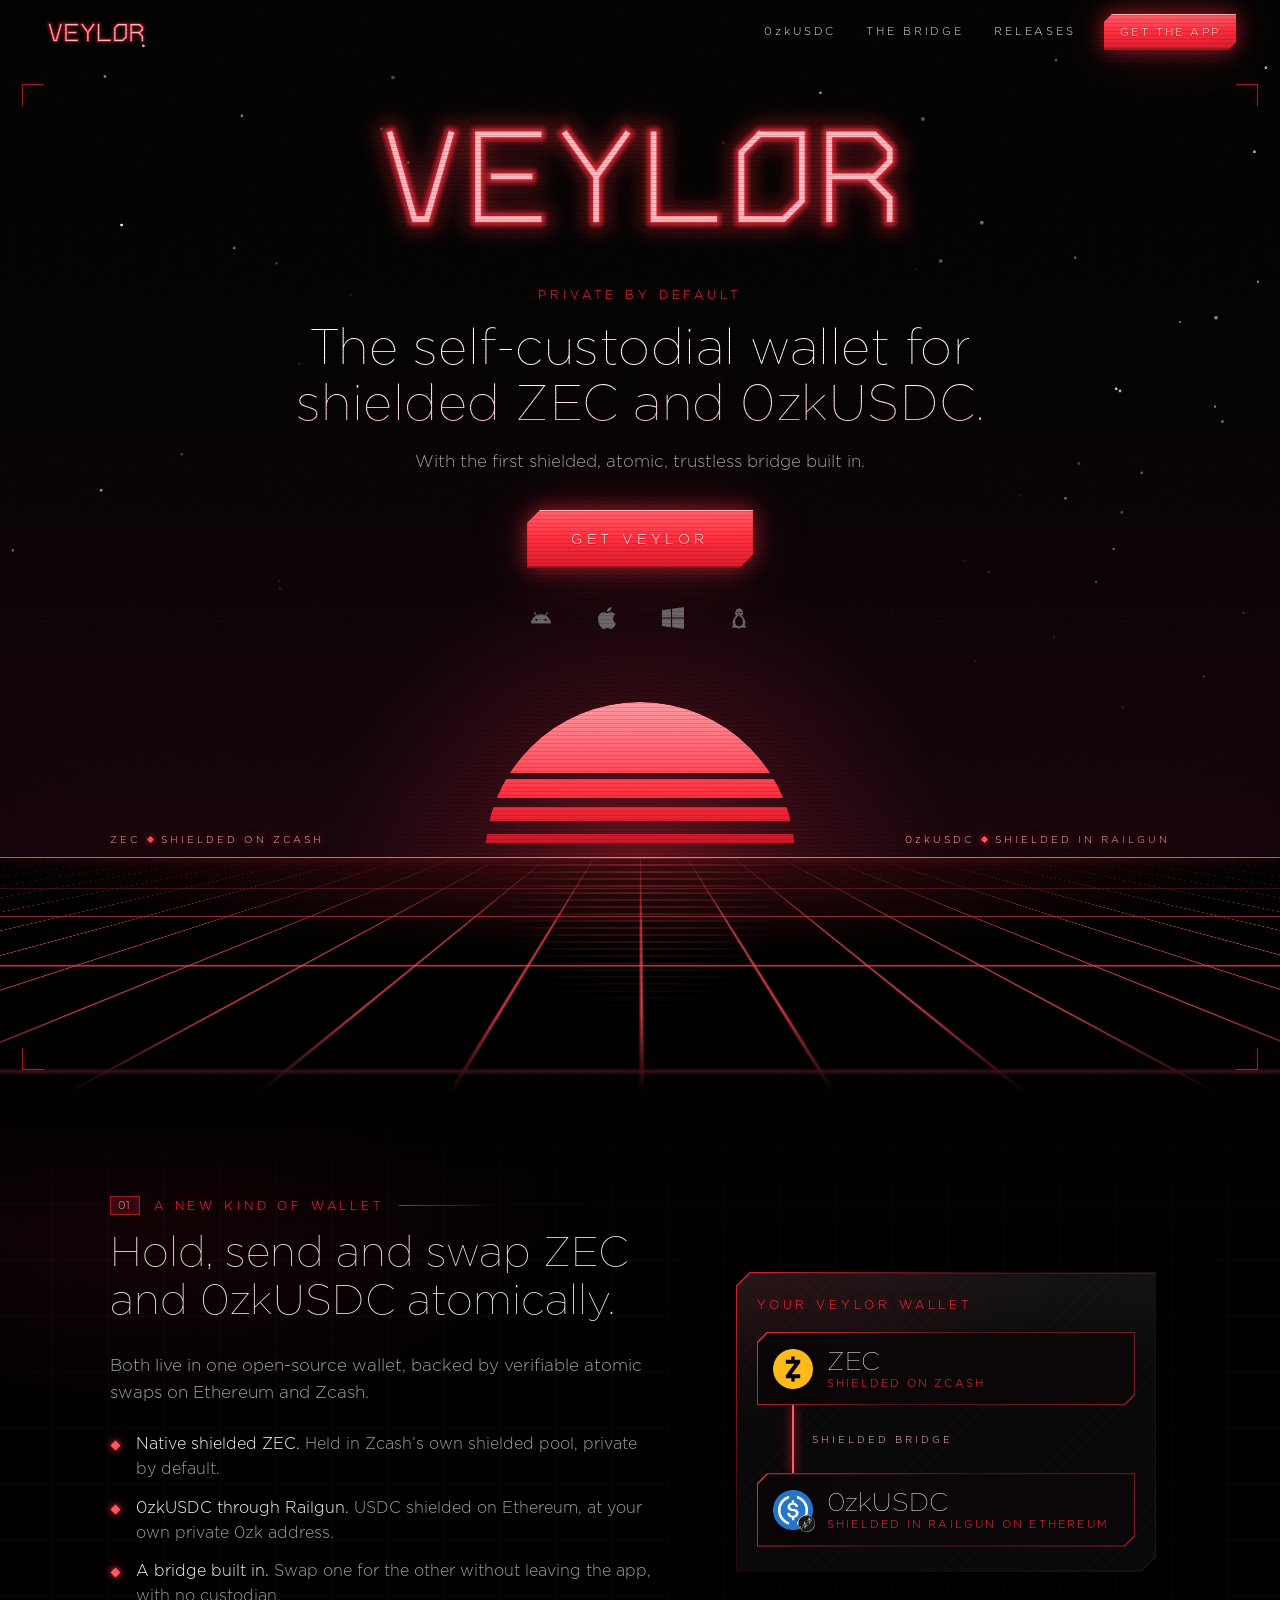
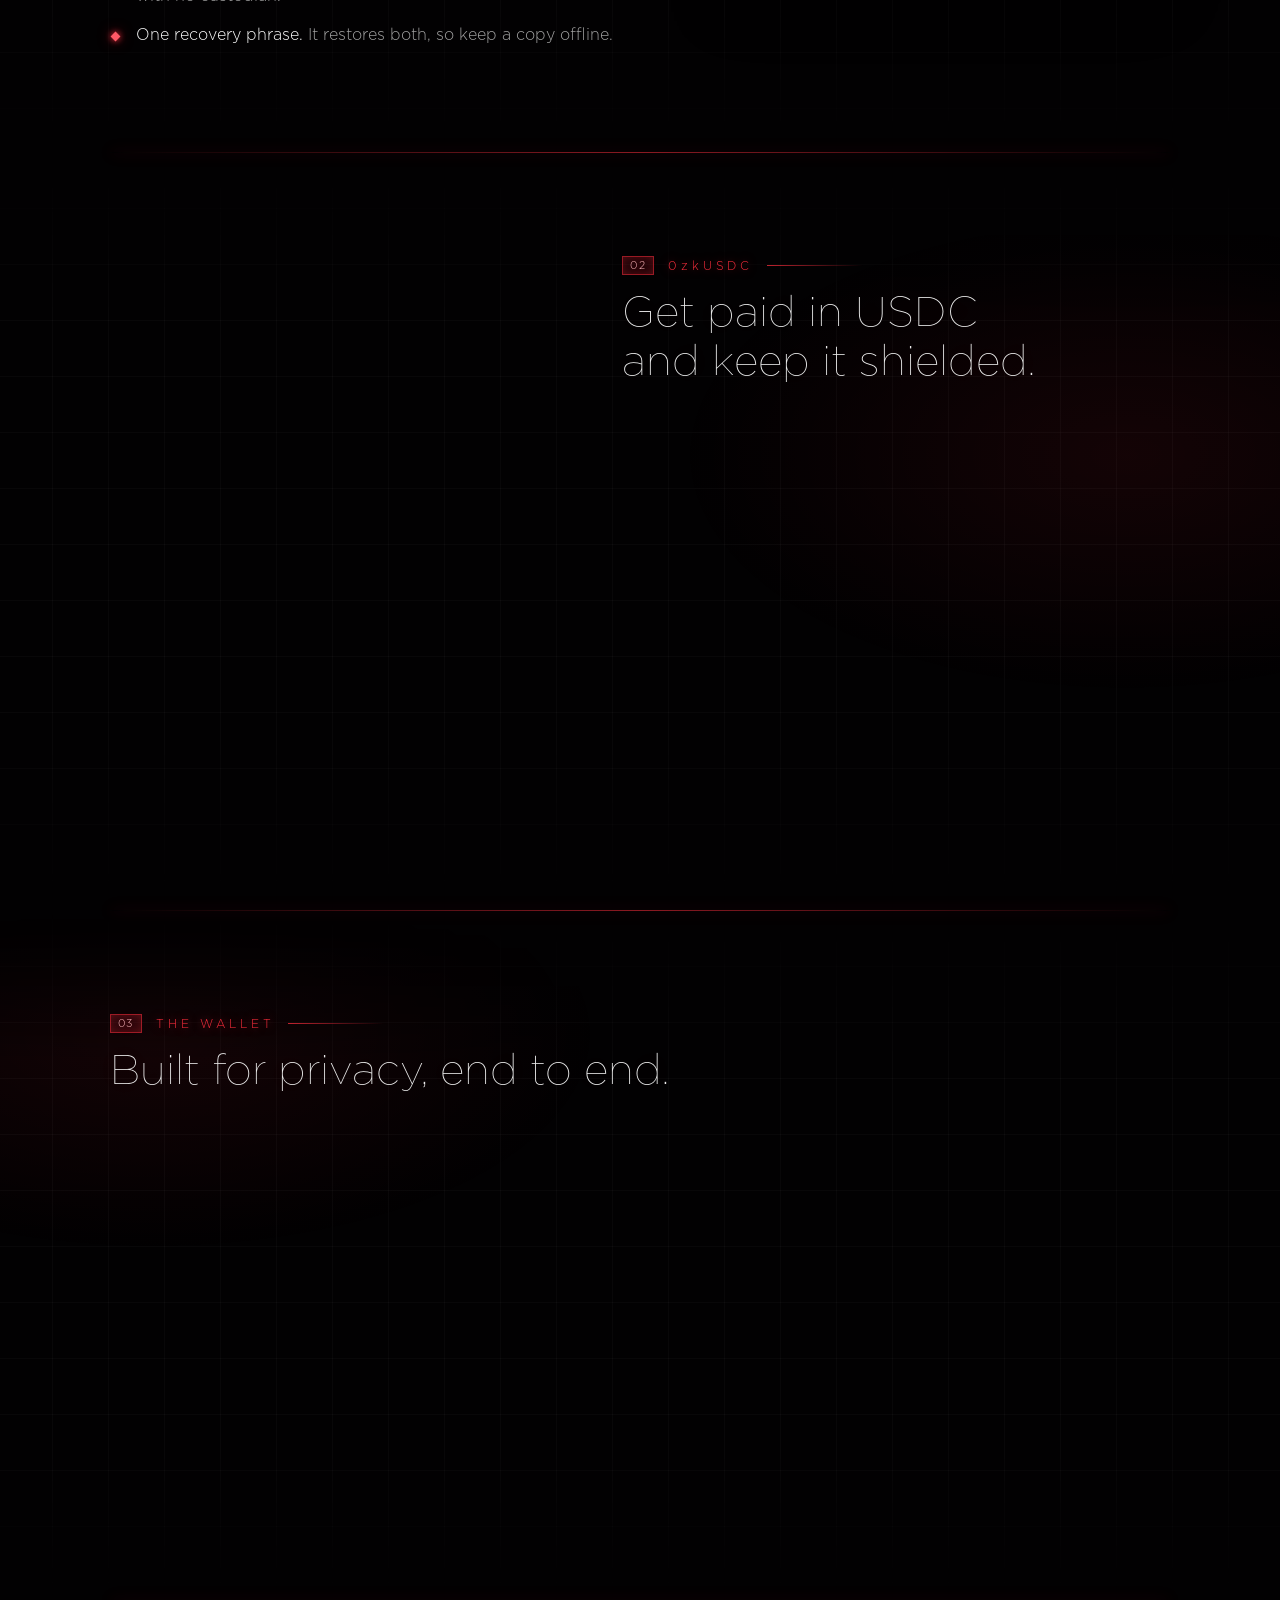
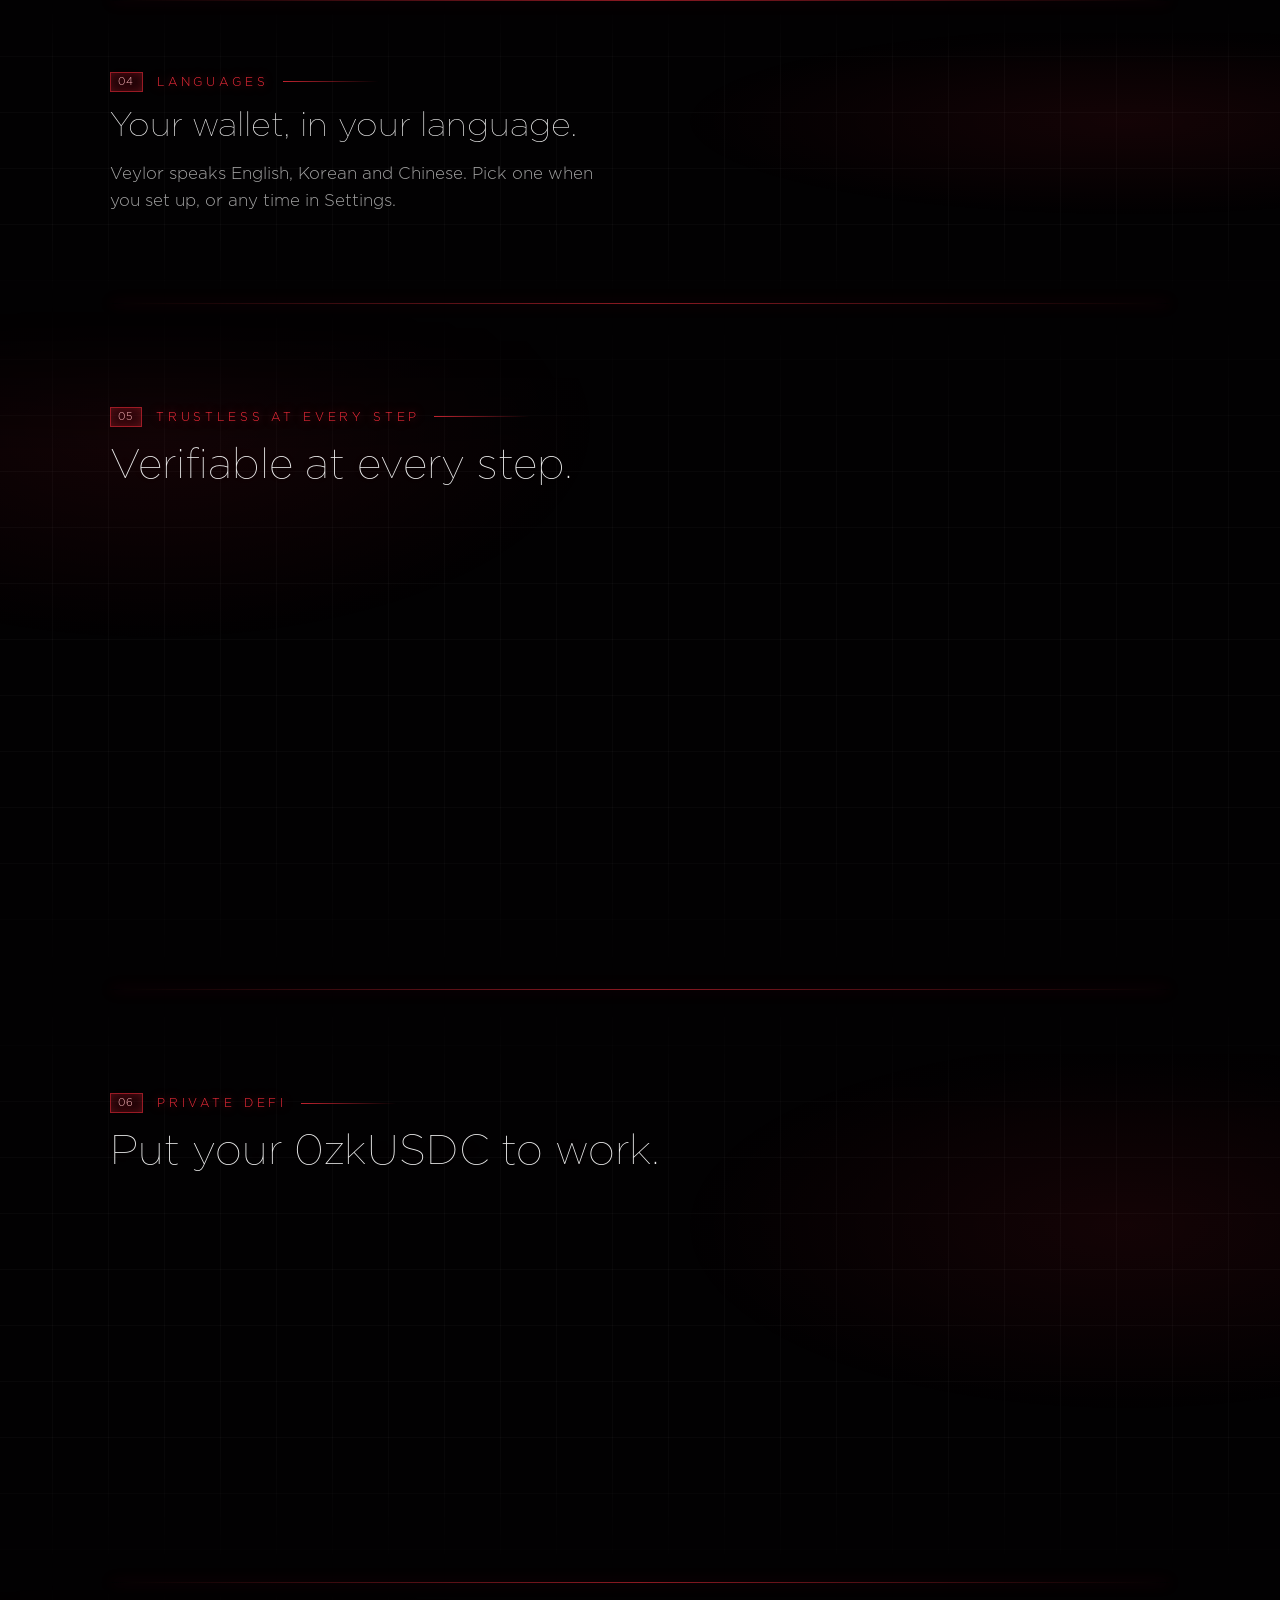
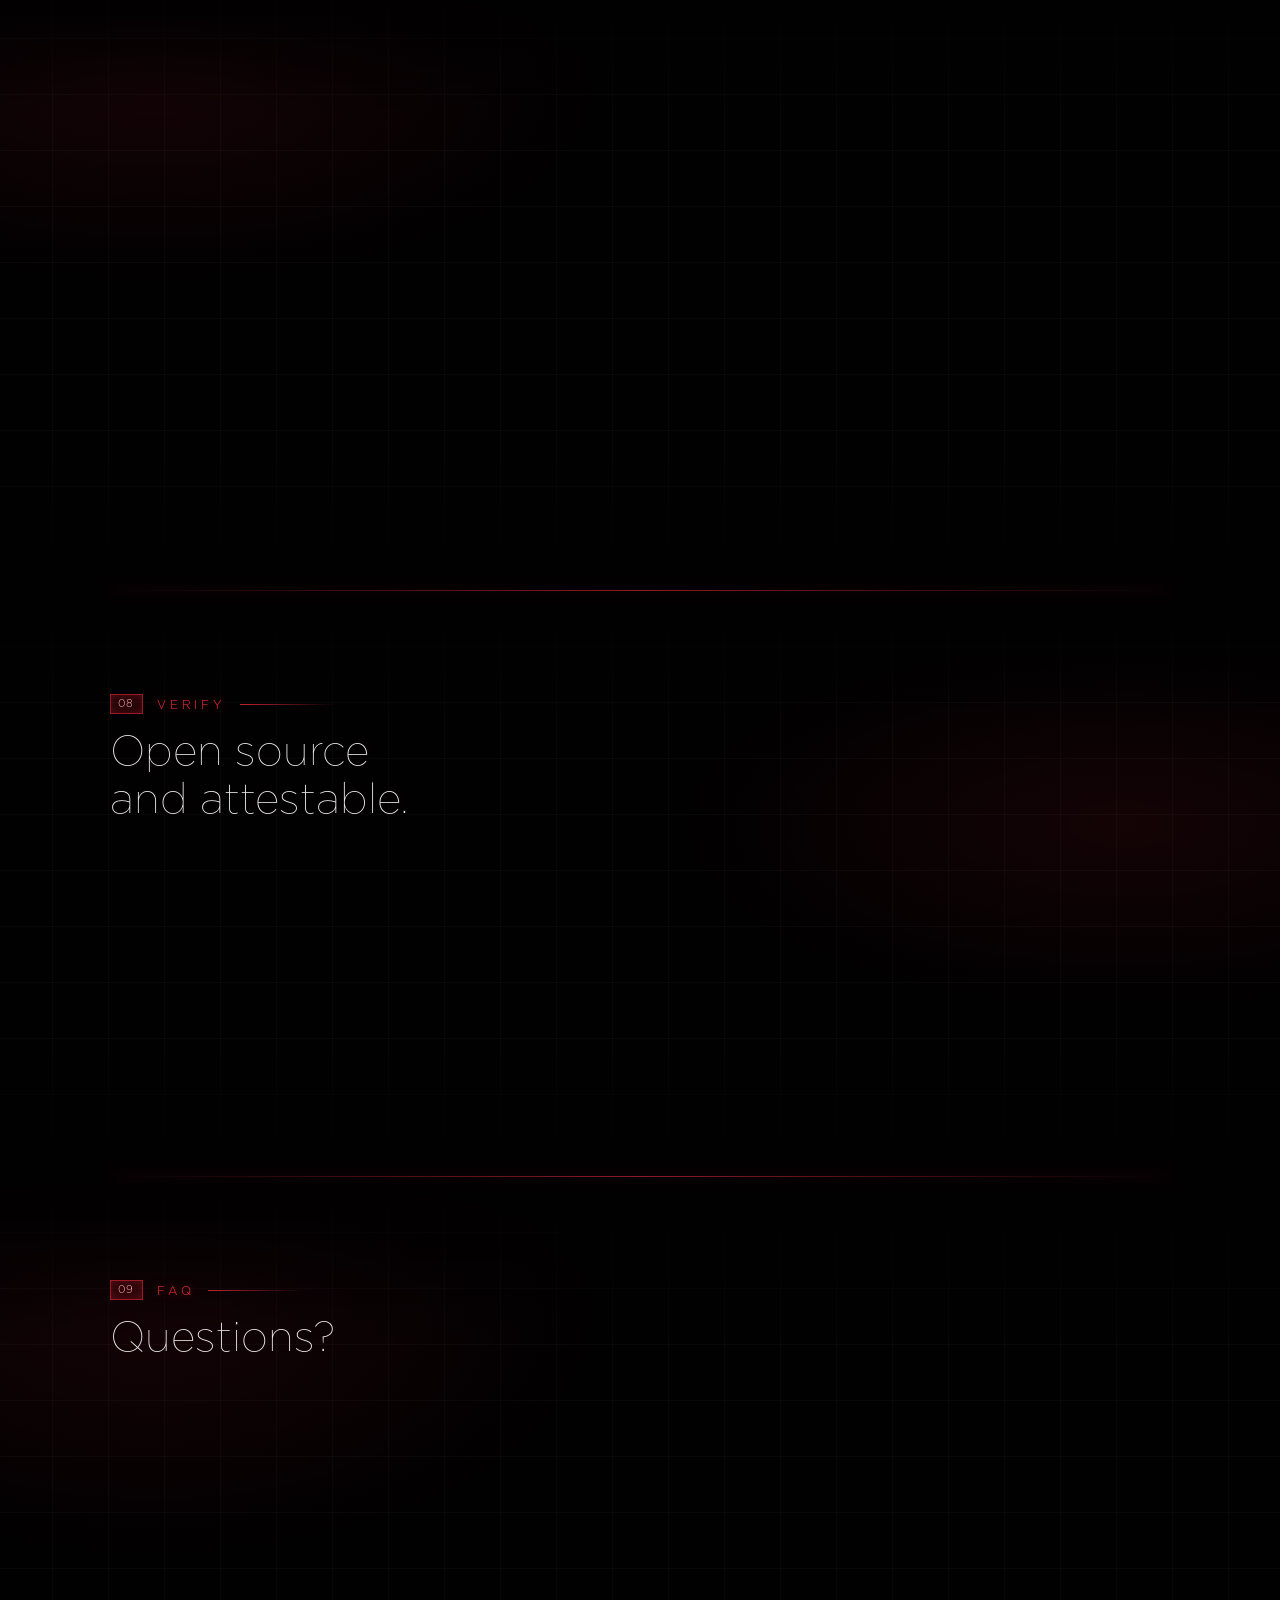
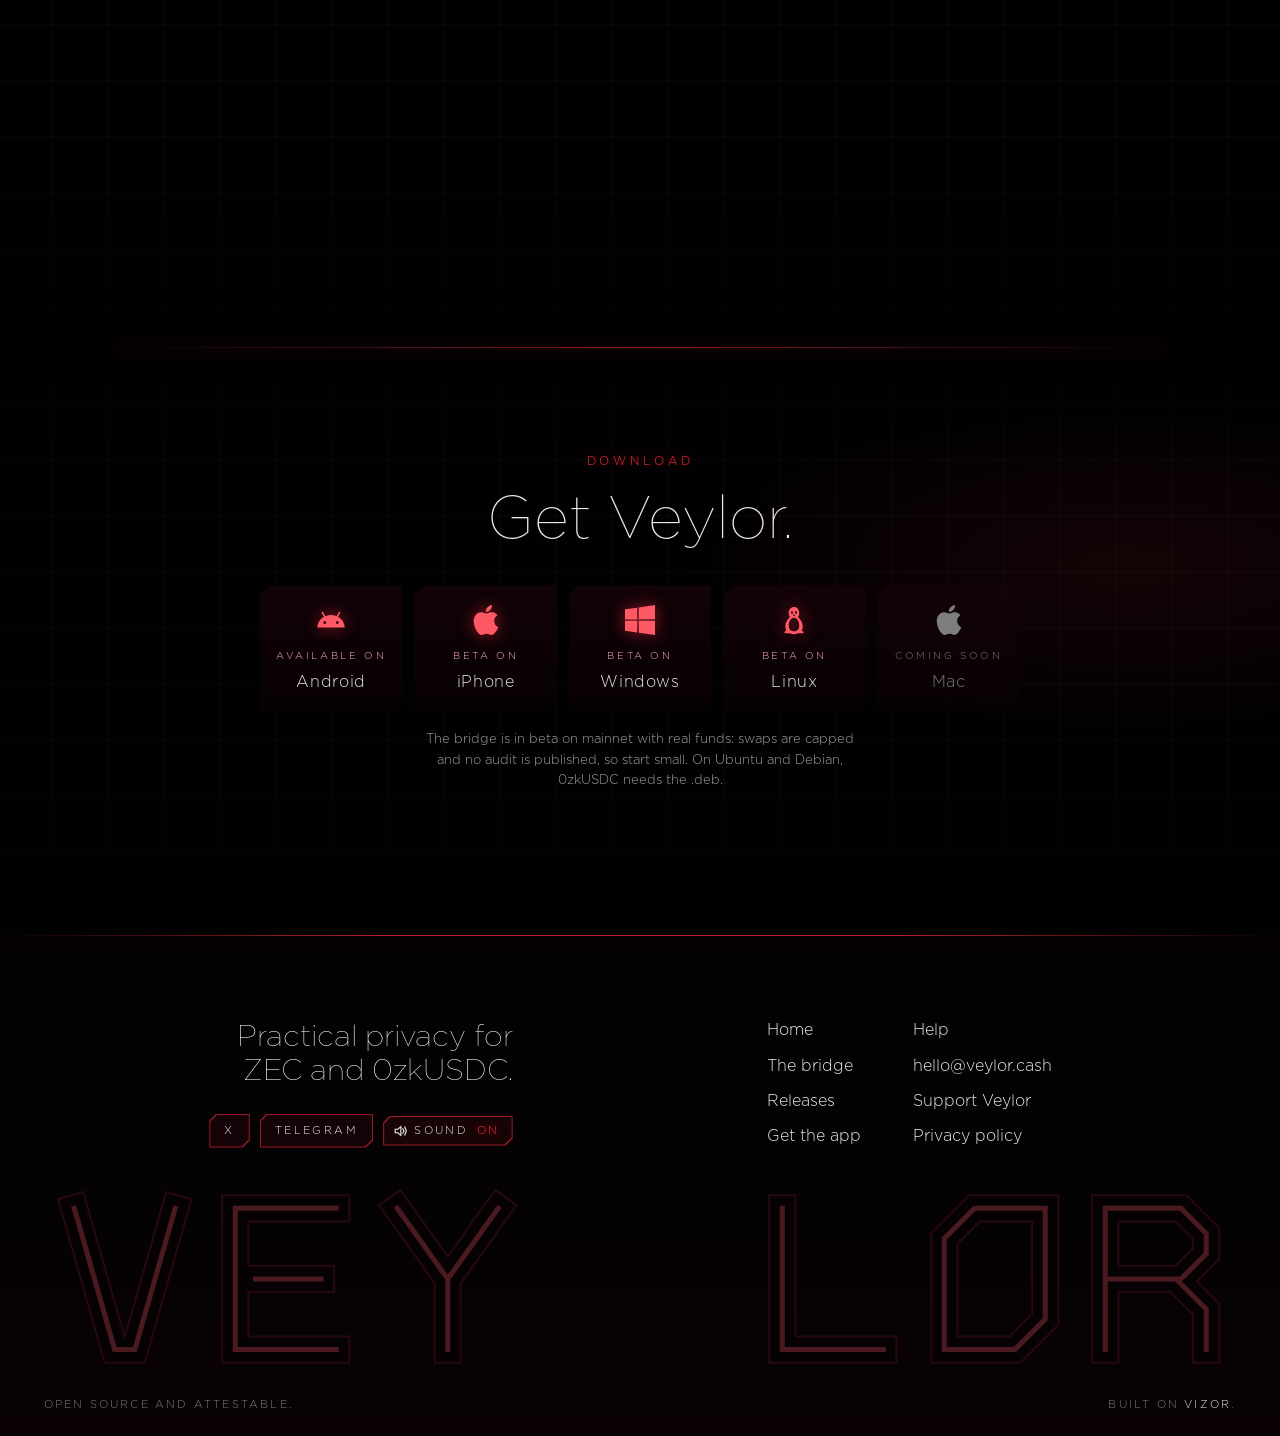
==== commit 55c12def: "veylor.cash: the wallet first, a simple how it works, a neon footer The home page leads with the wal" ====
--- a/index.html
+++ b/index.html
@@ -4,15 +4,16 @@
 <meta charset="utf-8">
 <meta name="viewport" content="width=device-width, initial-scale=1, viewport-fit=cover">
 <title>Veylor</title>
-<meta name="description" content="Veylor is a self-custody wallet for shielded ZEC and shielded USDC, with a trustless swap built in. Send and receive either one privately, and swap without ever unshielding your ZEC.">
+<meta name="description" content="Hold, send and swap ZEC and 0zkUSDC from one self-custodial, open-source wallet, backed by verifiable atomic swaps on Ethereum and Zcash.">
 <meta name="theme-color" content="#000000">
 <meta property="og:title" content="Veylor">
-<meta property="og:description" content="Shielded ZEC and shielded USDC, all in one wallet, with a trustless swap built in. Your ZEC never unshields.">
+<meta property="og:description" content="The self-custodial wallet for shielded ZEC and 0zkUSDC, with the first shielded, atomic, trustless bridge built in.">
 <meta property="og:image" content="https://veylor.cash/icon.png">
 <meta property="og:url" content="https://veylor.cash/">
 <link rel="icon" href="/icon.png">
 <link rel="apple-touch-icon" href="/icon.png">
-<link rel="preload" href="/fonts/montserrat-latin.woff2" as="font" type="font/woff2" crossorigin>
+<link rel="preload" href="/fonts/gotham-light.woff2" as="font" type="font/woff2" crossorigin>
+<link rel="preload" href="/fonts/gotham-thin.woff2" as="font" type="font/woff2" crossorigin>
 <link rel="stylesheet" href="/site.css">
 <script>document.documentElement.classList.add('js')</script>
 <script src="/site.js" defer></script>
@@ -21,7 +22,7 @@
 <div class="topbar">
   <a class="tb-mark" href="/" aria-label="Veylor home"><svg class="wordmark lit" viewBox="-5 -5 92.5 24" aria-hidden="true"><g fill="none" stroke-linecap="square" stroke-linejoin="miter"><use href="#vw" class="halo" filter="url(#vw-halo)"/><use href="#vw" class="glow" filter="url(#vw-glow)"/><use href="#vw" class="core"/></g></svg></a>
   <nav class="tb-links" aria-label="Main">
-    <a href="/#paid">Shielded USD</a>
+    <a class="tk" href="/#paid">0zkUSDC</a>
     <a href="/how-it-works/">The bridge</a>
     <a href="/releases/">Releases</a>
   </nav>
@@ -49,9 +50,9 @@
         </g>
       </svg>
     </h1>
-    <p class="hud rise d1">Shielded ZEC &middot; Shielded USDC</p>
-    <p class="tagline rise d2">Your Zcash wallet now holds Shielded USD.</p>
-    <p class="lede rise d3">Native shielded ZEC and shielded USDC, in one wallet. Swap trustlessly, without ever unshielding.</p>
+    <p class="hud rise d1">Private by default</p>
+    <p class="tagline rise d2">The self-custodial wallet for shielded ZEC and 0zkUSDC.</p>
+    <p class="lede rise d3">With the first shielded, atomic, trustless bridge built in.</p>
     <div class="cta rise d4">
       <span class="btn-glow"><a class="btn btn-lg" href="#beta">Get Veylor</a></span>
     </div>
@@ -69,24 +70,22 @@
     <div class="sun"></div>
     <div class="floor"><div class="grid"></div><div class="shots"><i class="shot s1"></i><i class="shot s2"></i><i class="shot s3"></i><i class="shot s4"></i></div><div class="reflect"></div></div>
     <span class="hz hz-l">ZEC <i></i> Shielded on Zcash</span>
-    <span class="hz hz-r">0zkUSDC <i></i> Shielded in Railgun</span>
+    <span class="hz hz-r"><span class="tk">0zkUSDC</span> <i></i> Shielded in Railgun</span>
   </div>
 </header>
 
 <main>
-  <section class="section" id="dollars" aria-labelledby="dollars-title">
+  <section class="section" id="wallet" aria-labelledby="wallet-title">
     <div class="split">
       <div>
         <p class="hud sec">A new kind of wallet</p>
-        <h2 class="title" id="dollars-title">Shielded ZEC and shielded USDC, all in one wallet.</h2>
-        <div class="prose reveal">
-          <p>Until now, shielded ZEC and shielded dollars lived in separate apps, and moving from one to the other meant going public. Veylor lets you self-custody shielded Zcash and 0zkUSDC in one wallet, and swap one for the other without either going public.</p>
-        </div>
+        <h2 class="title" id="wallet-title">Hold, send and swap ZEC and 0zkUSDC atomically.</h2>
+        <p class="prose reveal">Both live in one open-source wallet, backed by verifiable atomic swaps on Ethereum and Zcash.</p>
         <ul class="ticks reveal">
-          <li><strong>Native shielded ZEC.</strong> Zcash&rsquo;s own shielded pool, private by default.</li>
-          <li><strong>Shielded dollars.</strong> 0zkUSDC: USDC shielded on Ethereum, powered by Railgun.</li>
-          <li><strong>A swap built in.</strong> Trustless and atomic. Nobody, including us, ever holds your money.</li>
-          <li><strong>One recovery phrase.</strong> It restores everything.</li>
+          <li><strong>Native shielded ZEC.</strong> Held in Zcash&rsquo;s own shielded pool, private by default.</li>
+          <li><strong>0zkUSDC through Railgun.</strong> USDC shielded on Ethereum, at your own private 0zk address.</li>
+          <li><strong>A bridge built in.</strong> Swap one for the other without leaving the app, with no custodian.</li>
+          <li><strong>One recovery phrase.</strong> It restores both, so keep a copy offline.</li>
         </ul>
       </div>
       <div class="wallet card reveal">
@@ -98,7 +97,7 @@
             <span class="asset-where">Shielded on Zcash</span>
           </div>
           <div class="bridge-link" aria-hidden="true">
-            <span class="bl-line"><span class="packet down"></span><span class="packet up"></span></span>
+            <span class="bl-line"><span class="bl-port"></span><span class="packet down"></span><span class="packet up"></span></span>
             <span class="bl-tag">Shielded bridge</span>
           </div>
           <div class="asset plate">
@@ -114,8 +113,8 @@
   <section class="section" id="paid" aria-labelledby="paid-title">
     <div class="split flip">
       <div>
-        <p class="hud sec">Shielded USD</p>
-        <h2 class="title" id="paid-title">Pay and get paid in dollars. Privately.</h2>
+        <p class="hud sec"><span class="tk">0zkUSDC</span></p>
+        <h2 class="title" id="paid-title">Get paid in USDC and keep it shielded.</h2>
         <ol class="steps">
           <li class="reveal"><span class="step-n">01</span><div><h3>Share your 0zk address.</h3><p>Anyone with a Railgun wallet pays you 0zkUSDC. Who sent it, and how much, stay hidden.</p></div></li>
           <li class="reveal"><span class="step-n">02</span><div><h3>Or take USDC from anyone.</h3><p>Share your USDC address. USDC from any Ethereum account or exchange shields into your balance when it arrives.</p></div></li>
@@ -128,7 +127,7 @@
           <figcaption class="hud">Receive</figcaption>
           <input class="sr-only" type="radio" name="rx" id="rx-usdc">
           <input class="sr-only" type="radio" name="rx" id="rx-0zk" checked>
-          <div class="tabs"><label for="rx-usdc">USDC</label><label for="rx-0zk">0zkUSDC</label></div>
+          <div class="tabs"><label for="rx-usdc">USDC</label><label for="rx-0zk" class="tk">0zkUSDC</label></div>
           <div class="rx rx-0zk">
             <div class="asset plate">
               <span class="token-logo"><img src="/logos/usdc.webp" width="40" height="40" alt=""><img class="token-badge" src="/logos/railgun-badge.webp" width="18" height="18" alt=""></span>
@@ -164,8 +163,8 @@
       </div></article>
       <article class="card reveal"><div class="card-in">
         <svg class="glyph" viewBox="0 0 24 24" aria-hidden="true"><path d="M3 9.5L5.5 7H9.5L12 9.5V12L9.5 14.5H5.5L3 12Z M12 10.75H21V14 M17.5 10.75V13.25"/></svg>
-        <h3>Your keys, your phone</h3>
-        <p>No account. Your recovery phrase stays in your phone's secure storage.</p>
+        <h3>Your keys, your device</h3>
+        <p>No account. Your recovery phrase stays in your device's secure storage.</p>
       </div></article>
       <article class="card reveal"><div class="card-in">
         <svg class="glyph" viewBox="0 0 24 24" aria-hidden="true"><path d="M4 8H19 M15.5 4.5L19 8L15.5 11.5 M20 16H5 M8.5 12.5L5 16L8.5 19.5"/></svg>
@@ -180,7 +179,7 @@
       <article class="card reveal"><div class="card-in">
         <svg class="glyph" viewBox="0 0 24 24" aria-hidden="true"><path d="M7 2.5H17V18.5L14 21.5H7Z M9.5 5.5H14.5V11H9.5Z M10 15.5H14"/></svg>
         <h3>Hardware wallets</h3>
-        <p>Sign with Keystone or Ledger, so your keys never touch your phone.</p>
+        <p>Sign with Keystone or Ledger, so your keys stay off your device.</p>
       </div></article>
       <article class="card reveal"><div class="card-in">
         <svg class="glyph" viewBox="0 0 24 24" aria-hidden="true"><path d="M12 3L21 12L12 21L3 12Z M12 7.5L16.5 12L12 16.5L7.5 12Z M12 11L13 12L12 13L11 12Z"/></svg>
@@ -203,77 +202,10 @@
         <input class="sr-only" type="radio" name="lang" id="lang-zh">
         <div class="pills"><label for="lang-en">English</label><label for="lang-ko" lang="ko">한국어</label><label for="lang-zh" lang="zh-Hans">中文</label></div>
         <p class="lang-preview">
-          <span class="lp lp-en" lang="en">Shielded USD<i>&middot;</i>Send<i>&middot;</i>Receive<i>&middot;</i>Swap</span>
-          <span class="lp lp-ko" lang="ko">비공개 USD<i>&middot;</i>보내기<i>&middot;</i>받기<i>&middot;</i>스왑</span>
-          <span class="lp lp-zh" lang="zh-Hans">隐私 USD<i>&middot;</i>发送<i>&middot;</i>接收<i>&middot;</i>兑换</span>
+          <span class="lp lp-en" lang="en">Shielded ZEC<i>&middot;</i>Send<i>&middot;</i>Receive<i>&middot;</i>Swap</span>
+          <span class="lp lp-ko" lang="ko">비공개 ZEC<i>&middot;</i>보내기<i>&middot;</i>받기<i>&middot;</i>스왑</span>
+          <span class="lp lp-zh" lang="zh-Hans">隐私 ZEC<i>&middot;</i>发送<i>&middot;</i>接收<i>&middot;</i>兑换</span>
         </p>
-      </div>
-    </div>
-  </section>
-
-  <section class="section" id="trail" aria-labelledby="trail-title">
-    <p class="hud sec">Swap ZEC for dollars</p>
-    <h2 class="title" id="trail-title">The first shielded Zcash bridge.</h2>
-    <div class="prose reveal">
-      <p>An atomic, trustless swap between ZEC and dollars. Your ZEC never unshields.</p>
-    </div>
-
-    <div class="routes">
-      <div class="route route-public card reveal">
-        <figure class="card-in">
-          <figcaption class="hud">Through NEAR Intents</figcaption>
-          <ol class="hops">
-            <li class="hop plate zone-shielded">
-              <span class="hop-zone">Shielded</span>
-              <span class="hop-name has-logo"><span class="token-logo sm"><img src="/logos/zec.webp" width="24" height="24" alt=""></span>Your ZEC</span>
-              <span class="wire" aria-hidden="true"></span>
-              <span class="edge" aria-hidden="true">Unshield</span>
-            </li>
-            <li class="hop plate zone-public">
-              <span class="hop-zone">Public</span>
-              <span class="hop-name">A NEAR Intents deposit address</span>
-              <dl class="leak">
-                <div><dt>Amount</dt><dd>Exact</dd></div>
-                <div><dt>Time</dt><dd>Exact</dd></div>
-                <div><dt>To</dt><dd>Known</dd></div>
-              </dl>
-              <span class="wire" aria-hidden="true"></span>
-            </li>
-            <li class="hop plate zone-public">
-              <span class="hop-zone">Public</span>
-              <span class="hop-name has-logo"><span class="token-logo sm"><img src="/logos/usdc.webp" width="24" height="24" alt=""></span>USDC from a solver, for about the same value</span>
-            </li>
-          </ol>
-          <p class="route-note">The unshield is public for good. Amount and timing link it to the payout.</p>
-        </figure>
-      </div>
-
-      <div class="route route-shielded card reveal">
-        <figure class="card-in">
-          <figcaption class="hud">Through Veylor's bridge</figcaption>
-          <ol class="hops">
-            <li class="hop plate zone-shielded">
-              <span class="hop-zone">Shielded</span>
-              <span class="hop-name has-logo"><span class="token-logo sm"><img src="/logos/zec.webp" width="24" height="24" alt=""></span>Your ZEC</span>
-              <span class="wire" aria-hidden="true"><span class="packet"></span></span>
-            </li>
-            <li class="hop plate zone-shielded">
-              <span class="hop-zone">Shielded</span>
-              <span class="hop-name">A fresh joint address. Its key is split in two.</span>
-              <dl class="leak sealed">
-                <div><dt>Amount</dt><dd>Hidden</dd></div>
-                <div><dt>To</dt><dd>Hidden</dd></div>
-                <div><dt>Unshield</dt><dd>None</dd></div>
-              </dl>
-              <span class="wire" aria-hidden="true"><span class="packet"></span></span>
-            </li>
-            <li class="hop plate zone-shielded">
-              <span class="hop-zone">Shielded in Railgun</span>
-              <span class="hop-name has-logo"><span class="token-logo sm"><img src="/logos/usdc.webp" width="24" height="24" alt=""><img class="token-badge" src="/logos/railgun-badge.webp" width="12" height="12" alt=""></span>0zkUSDC in your Railgun note</span>
-            </li>
-          </ol>
-          <p class="route-note">Zcash sees one ordinary shielded transaction.</p>
-        </figure>
       </div>
     </div>
   </section>
@@ -286,7 +218,7 @@
       <article class="card reveal"><div class="card-in">
         <svg class="glyph" viewBox="0 0 24 24" aria-hidden="true"><path d="M4.5 10.5H19.5V20.5H4.5Z M8 10.5V6.5L10 4.5H14L16 6.5V10.5 M12 14V17"/></svg>
         <h3>The bridge locks first</h3>
-        <p>Before you send anything, the bridge locks the dollars in a public contract, its source <a href="https://github.com/ChinmayGopal931/zecSwap/blob/64917fc90175dc25a0f6d522f0481807d7fe78f2/contracts/src/ZecSwap.sol">open on GitHub</a>.</p>
+        <p>Before you send anything, the bridge locks the USDC in a public contract, its source <a href="https://github.com/ChinmayGopal931/zecSwap/blob/64917fc90175dc25a0f6d522f0481807d7fe78f2/contracts/src/ZecSwap.sol">open on GitHub</a>.</p>
       </div></article>
       <article class="card reveal"><div class="card-in">
         <svg class="glyph" viewBox="0 0 24 24" aria-hidden="true"><path d="M2.5 9L5 6.5H8L10.5 9V12L8 14.5H5L2.5 12Z M10.5 10.5H12 M13.5 10.5H21.5 M18.5 10.5V13.5 M21.5 10.5V13"/></svg>
@@ -296,15 +228,15 @@
       <article class="card reveal"><div class="card-in">
         <svg class="glyph" viewBox="0 0 24 24" aria-hidden="true"><path d="M19.5 12.5V16.5L16.5 19.5H7.5L4.5 16.5V7.5L7.5 4.5H15 M12.5 2L15 4.5L12.5 7"/></svg>
         <h3>Every failure ends in a refund</h3>
-        <p>If a swap stalls, the bridge takes its dollars back, which hands your app the key to bring your ZEC home.</p>
-      </div></article>
-    </div>
-    <div class="cta left reveal"><span class="btn-glow"><a class="btn" href="/how-it-works/">How it works</a></span><a class="link-hud" href="/how-it-works/#compare">Compared with NEAR Intents</a></div>
+        <p>If a swap stalls, the bridge takes its USDC back, which hands your app the key to bring your ZEC home.</p>
+      </div></article>
+    </div>
+    <div class="cta left reveal"><span class="btn-glow"><a class="btn" href="/how-it-works/">How it works</a></span><a class="link-hud" href="/how-it-works/#compare">Compare it with NEAR Intents</a></div>
   </section>
 
   <section class="section" id="defi" aria-labelledby="defi-title">
     <p class="hud sec">Private DeFi</p>
-    <h2 class="title" id="defi-title">Put your shielded dollars to work.</h2>
+    <h2 class="title" id="defi-title">Put your 0zkUSDC to work.</h2>
     <p class="prose intro reveal">Earn, lend and trade on Ethereum, straight from your shielded balance.</p>
     <div class="cards defi">
       <article class="card reveal"><div class="card-in">
@@ -312,21 +244,21 @@
         <svg class="glyph" viewBox="0 0 24 24" aria-hidden="true"><path d="M3.5 19.5H20.5 M5 15.5L9.5 11L13 14L19.5 7.5 M15.5 7.5H19.5V11.5"/></svg>
         <p class="defi-kind">Earn</p>
         <h3>Morpho</h3>
-        <p>Deposit shielded USDC into Morpho vaults.</p>
+        <p>Deposit 0zkUSDC into Morpho vaults.</p>
       </div></article>
       <article class="card reveal"><div class="card-in">
         <span class="soon-tag"><i></i>Coming soon</span>
         <svg class="glyph" viewBox="0 0 24 24" aria-hidden="true"><path d="M3.5 9.5L12 4.5L20.5 9.5 M5.5 9.5V17 M10 9.5V17 M14 9.5V17 M18.5 9.5V17 M3.5 20H20.5"/></svg>
         <p class="defi-kind">Lend</p>
         <h3>Aave</h3>
-        <p>Supply shielded USDC to Aave and earn interest.</p>
+        <p>Supply 0zkUSDC to Aave and earn interest.</p>
       </div></article>
       <article class="card reveal"><div class="card-in">
         <span class="soon-tag"><i></i>Coming soon</span>
         <svg class="glyph" viewBox="0 0 24 24" aria-hidden="true"><path d="M4 8H19 M15.5 4.5L19 8L15.5 11.5 M20 16H5 M8.5 12.5L5 16L8.5 19.5"/></svg>
         <p class="defi-kind">Trade</p>
         <h3>Swaps</h3>
-        <p>Trade shielded USDC for ETH and other tokens.</p>
+        <p>Trade 0zkUSDC for ETH and other tokens.</p>
       </div></article>
     </div>
   </section>
@@ -336,7 +268,7 @@
       <a class="railgun-mark plate reveal" href="https://railgun.org/"><img src="/logos/railgun.svg" width="88" height="88" alt="Railgun"></a>
       <div class="reveal">
         <p class="hud sec">Powered by Railgun</p>
-        <h2 class="title" id="railgun-title">Your dollars stay shielded in Railgun.</h2>
+        <h2 class="title" id="railgun-title">Your USDC stays shielded in Railgun.</h2>
         <div class="prose">
           <p>Railgun is a non-custodial privacy system for Ethereum. Zero-knowledge proofs keep tokens at private 0zk addresses.</p>
           <p>Veylor runs one inside the app, so there's no second wallet or seed. Learn more at <a href="https://railgun.org/">railgun.org</a>.</p>
@@ -353,19 +285,29 @@
     </div>
   </section>
 
-  <section class="section tight" id="source" aria-labelledby="source-title">
+  <section class="section" id="source" aria-labelledby="source-title">
     <div class="band">
       <div>
-        <p class="hud sec">Open source</p>
-        <h2 class="title" id="source-title">Nobody holds your keys. Not even us.</h2>
-        <p class="prose">One recovery phrase restores your whole wallet, ZEC and dollars alike. Keep a copy offline: nobody, including us, can recover it.</p>
-      </div>
-      <ul class="src-list reveal">
-        <li><a href="https://github.com/ChinmayGopal931/vizor-fork"><span class="src-k">The app</span><span class="src-v">github.com/ChinmayGopal931/vizor-fork</span></a></li>
-        <li><a href="https://github.com/ChinmayGopal931/zecSwap"><span class="src-k">Bridge protocol</span><span class="src-v">github.com/ChinmayGopal931/zecSwap</span></a></li>
-        <li><a href="https://etherscan.io/address/0xeB3A00bcB6c9fF626fE57a5dBbDCf01730e7898f"><span class="src-k">Live contract</span><span class="src-v">etherscan.io &middot; 0xeB3A&hellip;898f</span></a></li>
-        <li><a href="https://railgun.org/"><span class="src-k">Railgun</span><span class="src-v">railgun.org</span></a></li>
-      </ul>
+        <p class="hud sec">Verify</p>
+        <h2 class="title" id="source-title">Open source and attestable.</h2>
+        <p class="prose reveal">Check any Android, Linux or Windows download against the public code GitHub built it from.</p>
+        <ul class="src-list reveal">
+          <li><a href="https://github.com/ChinmayGopal931/vizor-fork"><span class="src-k">App</span><span class="src-v">vizor-fork</span></a></li>
+          <li><a href="https://github.com/ChinmayGopal931/zecSwap"><span class="src-k">Bridge</span><span class="src-v">zecSwap</span></a></li>
+          <li><a href="https://etherscan.io/address/0xeB3A00bcB6c9fF626fE57a5dBbDCf01730e7898f"><span class="src-k">Contract</span><span class="src-v">0xeB3A&hellip;898f</span></a></li>
+        </ul>
+      </div>
+      <figure class="term plate reveal">
+        <figcaption class="term-bar"><i></i><i></i><i></i><span>Check a download</span></figcaption>
+        <div class="term-body">
+          <p class="term-cmd"><span class="term-type">gh attestation verify Veylor-windows-x64-Setup.exe \
+  --repo ChinmayGopal931/vizor-fork</span></p>
+          <p class="term-ok">&#10003; Verification succeeded!</p>
+          <p class="term-dim">Build repo: ChinmayGopal931/vizor-fork</p>
+          <p class="term-dim">Build workflow: veylor-windows.yml@refs/heads/main</p>
+        </div>
+        <a class="link-hud" href="/releases/#verify">Check yours</a>
+      </figure>
     </div>
   </section>
 
@@ -374,65 +316,97 @@
       <div>
         <p class="hud sec">FAQ</p>
         <h2 class="title" id="faq-title">Questions?</h2>
-        <p class="prose reveal" id="support">Anything else? Write to <a href="mailto:hello@veylor.cash">hello@veylor.cash</a>.</p>
+        <p class="prose reveal" id="support">Write to <a href="mailto:hello@veylor.cash">hello@veylor.cash</a>.</p>
         <p class="fine reveal">Never share your recovery phrase, keys or passcode, with us or anyone.</p>
       </div>
       <div class="faq">
-        <details class="plate reveal"><summary>What is Veylor?</summary><p>A new kind of private wallet: native shielded ZEC and shielded USDC in one place, with a trustless, atomic swap built in. It&rsquo;s self-custody, built on <a href="https://vizor.cash/">Vizor</a>, and one recovery phrase restores everything.</p></details>
-        <details class="plate reveal"><summary>Which platforms does Veylor run on?</summary><p>Android, from Google Play or as an APK, and in beta on iPhone (TestFlight), Windows and Linux. The Mac app is coming soon. Every download is on the <a href="/releases/">releases page</a>.</p></details>
-        <details class="plate reveal"><summary>Can I bring my Zcash from another wallet?</summary><p>Yes. Import its recovery phrase into Veylor, or send your ZEC to a new Veylor wallet.</p></details>
-        <details class="plate reveal"><summary>What is the shielded bridge?</summary><p>An atomic swap between shielded ZEC and 0zkUSDC. The bridge locks its dollars in a public contract first. Your ZEC goes to a fresh shielded address whose key is split between you and the bridge, and revealing your half commits the dollars to your Railgun note before the bridge can take the ZEC. If a swap stalls, it ends in a refund. <a href="/how-it-works/">How it works</a></p></details>
-        <details class="plate reveal"><summary>Why is it the first shielded bridge?</summary><p>Every other way out of Zcash, through NEAR Intents or an exchange, unshields: your ZEC passes through a public address, its exact amount and time on show. Through Veylor&rsquo;s bridge your ZEC never leaves the shielded pool, and the dollars land straight in Railgun. <a href="/how-it-works/#compare">Compared with NEAR Intents</a></p></details>
-        <details class="plate reveal"><summary>What is Railgun?</summary><p>A non-custodial privacy system for Ethereum. Zero-knowledge proofs keep tokens at private 0zk addresses, where balances and transfers stay hidden. Learn more at <a href="https://railgun.org/">railgun.org</a>.</p></details>
-        <details class="plate reveal"><summary>Why Railgun?</summary><p>Dollars live on Ethereum, and Railgun shields them there without a custodian. It already runs on mainnet with its own wallets and users, so you can pay and get paid by anyone on Railgun, not only by Veylor. Veylor runs it inside the app, from the same recovery phrase.</p></details>
-        <details class="plate reveal"><summary>Is the code open source?</summary><p>Yes. The app is at <a href="https://github.com/ChinmayGopal931/vizor-fork">github.com/ChinmayGopal931/vizor-fork</a> and the bridge protocol at <a href="https://github.com/ChinmayGopal931/zecSwap">github.com/ChinmayGopal931/zecSwap</a>, and every swap is public on the live contract. GitHub builds the Android, Linux and Windows releases from that code and signs a record of each build, which you can check on the <a href="/releases/">releases page</a>.</p></details>
+        <details class="plate reveal"><summary>What is Veylor?</summary><p>A self-custodial wallet for shielded ZEC and 0zkUSDC, with an atomic bridge between them built in. It&rsquo;s built on <a href="https://vizor.cash/">Vizor</a>.</p></details>
+        <details class="plate reveal"><summary>Where does it run?</summary><p>Android, from Google Play or as an APK, and in beta on iPhone, Windows and Linux. Mac is coming. Every download is on the <a href="/releases/">releases page</a>.</p></details>
+        <details class="plate reveal"><summary>Can I bring my Zcash?</summary><p>Yes. Import your recovery phrase, or send your ZEC to a new Veylor wallet.</p></details>
+        <details class="plate reveal"><summary>What is 0zkUSDC?</summary><p>USDC shielded in Railgun, a non-custodial privacy system on Ethereum. Zero-knowledge proofs hide its balances and transfers.</p></details>
+        <details class="plate reveal"><summary>Why Railgun?</summary><p>It shields USDC where USDC lives, on Ethereum, with no custodian. Anyone on Railgun can pay you, not only Veylor users.</p></details>
+        <details class="plate reveal"><summary>Why is the bridge a first?</summary><p>Every other way out of Zcash unshields: a public address, an exact amount, an exact time. Here your ZEC never leaves the shielded pool. <a href="/how-it-works/#compare">Compare them</a></p></details>
         <details class="plate reveal"><summary>Has it been audited?</summary><p>Not yet: no audit is published. Swaps run on mainnet with real funds, each one is capped, and the app uses a single bridge for now. Start small.</p></details>
-        <details class="plate reveal"><summary>Who holds my keys?</summary><p>You do. There is no account. Your recovery phrase stays in your phone&rsquo;s secure storage, and nobody, including us, can recover it for you.</p></details>
-      </div>
-    </div>
-  </section>
-
-  <section class="section beta" id="beta">
-    <div class="card beta-card reveal"><div class="card-in">
-        <p class="hud">Get Veylor</p>
-        <h2 class="title">Now on Android, and in beta on iPhone, Linux and Windows.</h2>
-        <p class="prose">Swaps run on mainnet with real funds and are still in beta: the app uses a single bridge for now, each swap is capped, and no audit is published yet. Start small.</p>
-        <ul class="platforms" aria-label="Platforms">
-          <li><span class="platform soon" aria-disabled="true"><svg viewBox="0 0 24 24" aria-hidden="true" focusable="false"><path d="M12.152 6.896c-.948 0-2.415-1.078-3.96-1.04-2.04.027-3.91 1.183-4.961 3.014-2.117 3.675-.546 9.103 1.519 12.09 1.013 1.454 2.208 3.09 3.792 3.039 1.52-.065 2.09-.987 3.935-.987 1.831 0 2.35.987 3.96.948 1.637-.026 2.676-1.48 3.676-2.948 1.156-1.688 1.636-3.325 1.662-3.415-.039-.013-3.182-1.221-3.22-4.857-.026-3.04 2.48-4.494 2.597-4.559-1.429-2.09-3.623-2.324-4.39-2.376-2-.156-3.675 1.09-4.61 1.09zM15.53 3.83c.843-1.012 1.4-2.427 1.245-3.83-1.207.052-2.662.805-3.532 1.818-.78.896-1.454 2.338-1.273 3.714 1.338.104 2.715-.688 3.559-1.701"/></svg><span class="platform-note">Coming soon</span><span class="platform-name">Mac</span></span></li>
-          <li><a class="platform" href="https://testflight.apple.com/join/D9gw2Kwm"><svg viewBox="0 0 24 24" aria-hidden="true" focusable="false"><path d="M12.152 6.896c-.948 0-2.415-1.078-3.96-1.04-2.04.027-3.91 1.183-4.961 3.014-2.117 3.675-.546 9.103 1.519 12.09 1.013 1.454 2.208 3.09 3.792 3.039 1.52-.065 2.09-.987 3.935-.987 1.831 0 2.35.987 3.96.948 1.637-.026 2.676-1.48 3.676-2.948 1.156-1.688 1.636-3.325 1.662-3.415-.039-.013-3.182-1.221-3.22-4.857-.026-3.04 2.48-4.494 2.597-4.559-1.429-2.09-3.623-2.324-4.39-2.376-2-.156-3.675 1.09-4.61 1.09zM15.53 3.83c.843-1.012 1.4-2.427 1.245-3.83-1.207.052-2.662.805-3.532 1.818-.78.896-1.454 2.338-1.273 3.714 1.338.104 2.715-.688 3.559-1.701"/></svg><span class="platform-note">Beta on</span><span class="platform-name">iPhone</span></a></li>
-          <li><a class="platform" href="https://play.google.com/store/apps/details?id=com.veylor.app"><svg viewBox="0 0 24 24" aria-hidden="true" focusable="false"><path d="M17.6 9.48l1.84-3.18c.16-.31.04-.69-.26-.85a.637.637 0 0 0-.83.22l-1.88 3.24a11.463 11.463 0 0 0-8.94 0L5.65 5.67a.643.643 0 0 0-.87-.2c-.28.18-.37.54-.22.83L6.4 9.48A10.78 10.78 0 0 0 1 18h22a10.78 10.78 0 0 0-5.4-8.52zM7 15.25a1.25 1.25 0 1 1 0-2.5 1.25 1.25 0 0 1 0 2.5zm10 0a1.25 1.25 0 1 1 0-2.5 1.25 1.25 0 0 1 0 2.5z"/></svg><span class="platform-note">Available on</span><span class="platform-name">Android</span></a></li>
-          <li><a class="platform" href="/releases/#windows"><svg viewBox="0 0 24 24" aria-hidden="true" focusable="false"><path d="M0 3.449L9.75 2.1v9.451H0m10.949-9.602L24 0v11.4H10.949M0 12.6h9.75v9.451L0 20.699M10.949 12.6H24V24l-12.9-1.801"/></svg><span class="platform-note">Beta on</span><span class="platform-name">Windows</span></a></li>
-          <li><a class="platform" href="/releases/#linux"><svg viewBox="0 0 24 24" aria-hidden="true" focusable="false"><path fill-rule="evenodd" d="M12 1.5c-2.6 0-4.2 2.1-4.2 4.9 0 1.4.4 2.4.9 3.4-1.9 1.7-3.7 4.4-3.7 7.4 0 1.2.3 2.2.9 3l-1.4 1.2c-.4.4-.1 1.1.5 1.1h3.9c.9.6 2 .9 3.1.9s2.2-.3 3.1-.9h3.9c.6 0 .9-.7.5-1.1l-1.4-1.2c.6-.8.9-1.8.9-3 0-3-1.8-5.7-3.7-7.4.5-1 .9-2 .9-3.4 0-2.8-1.6-4.9-4.2-4.9zm-1.6 3.6a.9.9 0 1 1 0 1.8.9.9 0 0 1 0-1.8zm3.2 0a.9.9 0 1 1 0 1.8.9.9 0 0 1 0-1.8zM10.9 7.6h2.2L12 9zM12 10.2c2.3 0 4.2 2.9 4.2 6.2s-1.9 4.6-4.2 4.6-4.2-1.3-4.2-4.6 1.9-6.2 4.2-6.2z"/></svg><span class="platform-note">Beta on</span><span class="platform-name">Linux</span></a></li>
-        </ul>
-        <p class="platforms-note">On Linux, take the .deb on Ubuntu and Debian (Shielded USD needs it there) and the AppImage on other distributions. On Windows, take the x64 installer, or arm64 on an ARM PC. The Mac app is coming soon. Every file's SHA-256, and how to check a download, are on the <a href="/releases/">releases page</a>.</p>
-      <div class="beta-scene" aria-hidden="true"><div class="sun-glow"></div><div class="sun"></div><div class="floor"><div class="grid"></div></div></div>
-    </div></div>
+        <details class="plate reveal"><summary>Who holds my keys?</summary><p>You do. There is no account, and nobody, including us, can recover your phrase.</p></details>
+      </div>
+    </div>
+  </section>
+
+  <section class="section beta" id="beta" aria-labelledby="beta-title">
+    <p class="hud">Download</p>
+    <h2 class="title" id="beta-title">Get Veylor.</h2>
+    <ul class="platforms reveal" aria-label="Platforms">
+      <li><a class="platform" href="https://play.google.com/store/apps/details?id=com.veylor.app"><svg viewBox="0 0 24 24" aria-hidden="true" focusable="false"><path d="M17.6 9.48l1.84-3.18c.16-.31.04-.69-.26-.85a.637.637 0 0 0-.83.22l-1.88 3.24a11.463 11.463 0 0 0-8.94 0L5.65 5.67a.643.643 0 0 0-.87-.2c-.28.18-.37.54-.22.83L6.4 9.48A10.78 10.78 0 0 0 1 18h22a10.78 10.78 0 0 0-5.4-8.52zM7 15.25a1.25 1.25 0 1 1 0-2.5 1.25 1.25 0 0 1 0 2.5zm10 0a1.25 1.25 0 1 1 0-2.5 1.25 1.25 0 0 1 0 2.5z"/></svg><span class="platform-note">Available on</span><span class="platform-name">Android</span></a></li>
+      <li><a class="platform" href="https://testflight.apple.com/join/D9gw2Kwm"><svg viewBox="0 0 24 24" aria-hidden="true" focusable="false"><path d="M12.152 6.896c-.948 0-2.415-1.078-3.96-1.04-2.04.027-3.91 1.183-4.961 3.014-2.117 3.675-.546 9.103 1.519 12.09 1.013 1.454 2.208 3.09 3.792 3.039 1.52-.065 2.09-.987 3.935-.987 1.831 0 2.35.987 3.96.948 1.637-.026 2.676-1.48 3.676-2.948 1.156-1.688 1.636-3.325 1.662-3.415-.039-.013-3.182-1.221-3.22-4.857-.026-3.04 2.48-4.494 2.597-4.559-1.429-2.09-3.623-2.324-4.39-2.376-2-.156-3.675 1.09-4.61 1.09zM15.53 3.83c.843-1.012 1.4-2.427 1.245-3.83-1.207.052-2.662.805-3.532 1.818-.78.896-1.454 2.338-1.273 3.714 1.338.104 2.715-.688 3.559-1.701"/></svg><span class="platform-note">Beta on</span><span class="platform-name">iPhone</span></a></li>
+      <li><a class="platform" href="/releases/#windows"><svg viewBox="0 0 24 24" aria-hidden="true" focusable="false"><path d="M0 3.449L9.75 2.1v9.451H0m10.949-9.602L24 0v11.4H10.949M0 12.6h9.75v9.451L0 20.699M10.949 12.6H24V24l-12.9-1.801"/></svg><span class="platform-note">Beta on</span><span class="platform-name">Windows</span></a></li>
+      <li><a class="platform" href="/releases/#linux"><svg viewBox="0 0 24 24" aria-hidden="true" focusable="false"><path fill-rule="evenodd" d="M12 1.5c-2.6 0-4.2 2.1-4.2 4.9 0 1.4.4 2.4.9 3.4-1.9 1.7-3.7 4.4-3.7 7.4 0 1.2.3 2.2.9 3l-1.4 1.2c-.4.4-.1 1.1.5 1.1h3.9c.9.6 2 .9 3.1.9s2.2-.3 3.1-.9h3.9c.6 0 .9-.7.5-1.1l-1.4-1.2c.6-.8.9-1.8.9-3 0-3-1.8-5.7-3.7-7.4.5-1 .9-2 .9-3.4 0-2.8-1.6-4.9-4.2-4.9zm-1.6 3.6a.9.9 0 1 1 0 1.8.9.9 0 0 1 0-1.8zm3.2 0a.9.9 0 1 1 0 1.8.9.9 0 0 1 0-1.8zM10.9 7.6h2.2L12 9zM12 10.2c2.3 0 4.2 2.9 4.2 6.2s-1.9 4.6-4.2 4.6-4.2-1.3-4.2-4.6 1.9-6.2 4.2-6.2z"/></svg><span class="platform-note">Beta on</span><span class="platform-name">Linux</span></a></li>
+      <li><span class="platform soon" aria-disabled="true"><svg viewBox="0 0 24 24" aria-hidden="true" focusable="false"><path d="M12.152 6.896c-.948 0-2.415-1.078-3.96-1.04-2.04.027-3.91 1.183-4.961 3.014-2.117 3.675-.546 9.103 1.519 12.09 1.013 1.454 2.208 3.09 3.792 3.039 1.52-.065 2.09-.987 3.935-.987 1.831 0 2.35.987 3.96.948 1.637-.026 2.676-1.48 3.676-2.948 1.156-1.688 1.636-3.325 1.662-3.415-.039-.013-3.182-1.221-3.22-4.857-.026-3.04 2.48-4.494 2.597-4.559-1.429-2.09-3.623-2.324-4.39-2.376-2-.156-3.675 1.09-4.61 1.09zM15.53 3.83c.843-1.012 1.4-2.427 1.245-3.83-1.207.052-2.662.805-3.532 1.818-.78.896-1.454 2.338-1.273 3.714 1.338.104 2.715-.688 3.559-1.701"/></svg><span class="platform-note">Coming soon</span><span class="platform-name">Mac</span></span></li>
+    </ul>
+    <p class="platforms-note">The bridge is in beta on mainnet with real funds: swaps are capped and no audit is published, so start small. On Ubuntu and Debian, 0zkUSDC needs the .deb.</p>
   </section>
 </main>
 
 <footer class="site-footer">
-  <div class="ft-brand">
-    <a class="tb-mark" href="/" aria-label="Veylor home"><svg class="wordmark lit" viewBox="-5 -5 92.5 24" aria-hidden="true"><g fill="none" stroke-linecap="square" stroke-linejoin="miter"><use href="#vw" class="halo" filter="url(#vw-halo)"/><use href="#vw" class="glow" filter="url(#vw-glow)"/><use href="#vw" class="core"/></g></svg></a>
-    <p>Shielded ZEC and Shielded USD, in one wallet.</p>
+  <svg class="defs" width="0" height="0" aria-hidden="true" focusable="false"><defs>
+    <path id="sg-v" d="M0 0L4 14L6 14L10 0"/>
+    <path id="sg-e" d="M10 0L0 0L0 14L10 14M2 7L8.5 7"/>
+    <path id="sg-y" d="M0 0L5 7L10 0M5 7L5 14"/>
+    <path id="sg-l" d="M0 0L0 14L10 14"/>
+    <path id="sg-o" d="M3 0L10 0L10 11L7 14L0 14L0 3Z"/>
+    <path id="sg-r" d="M0 14L0 0L7.5 0L10 2.5L10 4.5L7.5 7L0 7M4 7L7 7L10 10L10 14"/>
+    <filter id="sg-halo" x="-90%" y="-70%" width="280%" height="240%"><feGaussianBlur stdDeviation="2"/></filter>
+    <filter id="sg-glow" x="-40%" y="-30%" width="180%" height="160%"><feGaussianBlur stdDeviation="0.5"/></filter>
+    <filter id="vz-halo" x="-30%" y="-400%" width="160%" height="900%"><feGaussianBlur stdDeviation="26"/></filter>
+    <filter id="vz-glow" x="-10%" y="-150%" width="120%" height="400%"><feGaussianBlur stdDeviation="7"/></filter>
+    <path id="vz" pathLength="1" d="M174 579C182.8 582.8 209.3 596.4 227 602C244.7 607.7 262.3 610.3 280 612.7C297.7 615.1 315.3 615.8 333 616.3C350.7 616.8 368.3 616.5 386 615.9C403.7 615.2 421.3 614.3 439 612.4C456.7 610.6 474.3 608.5 492 604.7C509.7 600.8 527.3 596.6 545 589.2C562.7 581.8 589.2 565.2 598 560.4"/>
+  </defs></svg>
+  <div class="ft-top">
+    <div class="ft-intro">
+      <p>Practical privacy for ZEC and 0zkUSDC.</p>
+      <div class="ft-row">
+        <a class="ft-chip plate" href="https://x.com/veylorwallet" aria-label="Veylor on X">X</a>
+        <a class="ft-chip plate" href="https://t.me/veylorwallet" aria-label="Veylor on Telegram">Telegram</a>
+        <button class="sound plate" type="button" aria-pressed="true" hidden>
+          <svg viewBox="0 0 16 16" aria-hidden="true"><path d="M2.5 6H5.5L9 3V13L5.5 10H2.5Z"/><path class="wave" d="M11.25 5.5L12.5 8L11.25 10.5M13.5 3.5L15.25 8L13.5 12.5"/><path class="mute" d="M11.5 6L15 10M15 6L11.5 10"/></svg>
+          <span>Sound</span><span class="sound-state" aria-hidden="true">On</span>
+        </button>
+      </div>
+    </div>
+    <nav class="ft-nav" aria-label="Footer">
+      <ul>
+        <li><a href="/">Home</a></li>
+        <li><a href="/how-it-works/">The bridge</a></li>
+        <li><a href="/releases/">Releases</a></li>
+        <li><a href="/#beta">Get the app</a></li>
+      </ul>
+      <ul>
+        <li><a href="/#support">Help</a></li>
+        <li><a href="mailto:hello@veylor.cash">hello@veylor.cash</a></li>
+        <li><a href="/support-veylor/">Support Veylor</a></li>
+        <li><a href="/privacy/">Privacy policy</a></li>
+      </ul>
+    </nav>
   </div>
-  <div class="ft-links">
-    <nav aria-label="Footer">
-      <a href="/how-it-works/">How it works</a>
-      <a href="/releases/">Releases</a>
-      <a href="/privacy/">Privacy policy</a>
-      <a href="/support-veylor/">Support Veylor</a>
-      <a href="#support">Help</a>
-      <a href="mailto:hello@veylor.cash">hello@veylor.cash</a>
-    </nav>
-    <nav class="ft-social" aria-label="Social">
-      <a href="https://x.com/veylorwallet" aria-label="Veylor on X">X</a>
-      <a href="https://t.me/veylorwallet" aria-label="Veylor on Telegram">Telegram</a>
-    </nav>
-    <button class="sound plate" type="button" aria-pressed="true" hidden>
-      <svg viewBox="0 0 16 16" aria-hidden="true"><path d="M2.5 6H5.5L9 3V13L5.5 10H2.5Z"/><path class="wave" d="M11.25 5.5L12.5 8L11.25 10.5M13.5 3.5L15.25 8L13.5 12.5"/><path class="mute" d="M11.5 6L15 10M15 6L11.5 10"/></svg>
-      <span>Sound</span><span class="sound-state" aria-hidden="true">On</span>
+  <div class="ft-stage">
+    <div class="ft-wash" aria-hidden="true"></div>
+    <button class="sign" type="button" aria-pressed="true" aria-label="Veylor's neon sign">
+      <span class="sign-half">
+        <span class="tube"><svg viewBox="-3 -3 16 20" aria-hidden="true"><use href="#sg-v" class="can"/><use href="#sg-v" class="face"/><use href="#sg-v" class="glass"/></svg><svg class="lit" viewBox="-3 -3 16 20" aria-hidden="true"><use href="#sg-v" class="halo" filter="url(#sg-halo)"/><use href="#sg-v" class="can"/><use href="#sg-v" class="face"/><use href="#sg-v" class="glow" filter="url(#sg-glow)"/><use href="#sg-v" class="core"/></svg></span>
+        <span class="tube"><svg viewBox="-3 -3 16 20" aria-hidden="true"><use href="#sg-e" class="can"/><use href="#sg-e" class="face"/><use href="#sg-e" class="glass"/></svg><svg class="lit" viewBox="-3 -3 16 20" aria-hidden="true"><use href="#sg-e" class="halo" filter="url(#sg-halo)"/><use href="#sg-e" class="can"/><use href="#sg-e" class="face"/><use href="#sg-e" class="glow" filter="url(#sg-glow)"/><use href="#sg-e" class="core"/></svg></span>
+        <span class="tube"><svg viewBox="-3 -3 16 20" aria-hidden="true"><use href="#sg-y" class="can"/><use href="#sg-y" class="face"/><use href="#sg-y" class="glass"/></svg><svg class="lit" viewBox="-3 -3 16 20" aria-hidden="true"><use href="#sg-y" class="halo" filter="url(#sg-halo)"/><use href="#sg-y" class="can"/><use href="#sg-y" class="face"/><use href="#sg-y" class="glow" filter="url(#sg-glow)"/><use href="#sg-y" class="core"/></svg></span>
+      </span>
+      <span class="helmet">
+        <img src="/art/helmet.webp" width="740" height="998" alt="" loading="lazy" decoding="async">
+        <svg class="visor" viewBox="0 0 740 998" aria-hidden="true"><use href="#vz" class="v-halo" filter="url(#vz-halo)"/><use href="#vz" class="v-glow" filter="url(#vz-glow)"/><use href="#vz" class="v-core"/><use href="#vz" class="v-hot" filter="url(#vz-glow)"/></svg>
+      </span>
+      <span class="sign-half">
+        <span class="tube"><svg viewBox="-3 -3 16 20" aria-hidden="true"><use href="#sg-l" class="can"/><use href="#sg-l" class="face"/><use href="#sg-l" class="glass"/></svg><svg class="lit" viewBox="-3 -3 16 20" aria-hidden="true"><use href="#sg-l" class="halo" filter="url(#sg-halo)"/><use href="#sg-l" class="can"/><use href="#sg-l" class="face"/><use href="#sg-l" class="glow" filter="url(#sg-glow)"/><use href="#sg-l" class="core"/></svg></span>
+        <span class="tube"><svg viewBox="-3 -3 16 20" aria-hidden="true"><use href="#sg-o" class="can"/><use href="#sg-o" class="face"/><use href="#sg-o" class="glass"/></svg><svg class="lit" viewBox="-3 -3 16 20" aria-hidden="true"><use href="#sg-o" class="halo" filter="url(#sg-halo)"/><use href="#sg-o" class="can"/><use href="#sg-o" class="face"/><use href="#sg-o" class="glow" filter="url(#sg-glow)"/><use href="#sg-o" class="core"/></svg></span>
+        <span class="tube"><svg viewBox="-3 -3 16 20" aria-hidden="true"><use href="#sg-r" class="can"/><use href="#sg-r" class="face"/><use href="#sg-r" class="glass"/></svg><svg class="lit" viewBox="-3 -3 16 20" aria-hidden="true"><use href="#sg-r" class="halo" filter="url(#sg-halo)"/><use href="#sg-r" class="can"/><use href="#sg-r" class="face"/><use href="#sg-r" class="glow" filter="url(#sg-glow)"/><use href="#sg-r" class="core"/></svg></span>
+      </span>
     </button>
   </div>
+  <div class="ft-base"><p>Open source and attestable.</p><p>Built on <a href="https://vizor.cash/">Vizor</a>.</p></div>
 </footer>
 </body>
 </html>
--- a/site.css
+++ b/site.css
@@ -1,3 +1,5 @@
+@font-face { font-family: "Gotham"; src: url("/fonts/gotham-thin.woff2") format("woff2"); font-weight: 100 200; font-display: swap; ascent-override: 96%; descent-override: 24%; line-gap-override: 0%; }
+@font-face { font-family: "Gotham"; src: url("/fonts/gotham-light.woff2") format("woff2"); font-weight: 300 400; font-display: swap; ascent-override: 96%; descent-override: 24%; line-gap-override: 0%; }
 @font-face {
   font-family: "Montserrat";
   src: url("/fonts/montserrat-latin.woff2") format("woff2");
@@ -20,8 +22,9 @@
   --rule: #1d1d1d;
   --steel: rgba(255, 255, 255, 0.22);
   --cut: 14px;
+  --gutter: max(clamp(20px, 3.4vw, 56px), calc((100vw - 1720px) / 2));
   --lit-edge: linear-gradient(135deg, rgba(255, 46, 62, 0.95), rgba(255, 46, 62, 0.25) 48%, rgba(255, 46, 62, 0.55));
-  --font: "Montserrat", -apple-system, BlinkMacSystemFont, "Segoe UI", Roboto, Helvetica, Arial, sans-serif;
+  --font: "Gotham", "Montserrat", -apple-system, BlinkMacSystemFont, "Segoe UI", Roboto, Helvetica, Arial, sans-serif;
   --panel-fill:
     radial-gradient(140% 90% at 0% 0%, rgba(255, 46, 62, 0.09), transparent 55%),
     linear-gradient(180deg, rgba(255, 255, 255, 0.04), rgba(255, 255, 255, 0) 32%),
@@ -48,7 +51,7 @@
 body::before { background: var(--grain); background-size: 180px; opacity: 0.045; }
 body::after {
   background:
-    repeating-linear-gradient(to bottom, transparent 0 3px, rgba(0, 0, 0, 0.16) 3px 4px),
+    repeating-linear-gradient(to bottom, transparent 0 3px, rgba(0, 0, 0, 0.12) 3px 4px),
     radial-gradient(ellipse 120% 90% at 50% 45%, transparent 58%, rgba(0, 0, 0, 0.6) 100%);
 }
 .defs { position: absolute; width: 0; height: 0; overflow: hidden; }
@@ -60,6 +63,8 @@
   clip: rect(0 0 0 0); white-space: nowrap; border: 0;
 }
 var { font-style: normal; color: var(--red-core); }
+/* A token keeps its own letter case inside an uppercase caption. */
+.tk { text-transform: none !important; }
 .section code { font-family: var(--mono); font-size: 0.84em; color: var(--red-core); }
 
 /* HUD captions: spaced uppercase red, as the app's section heads. */
@@ -175,7 +180,7 @@
   filter: drop-shadow(0 0 22px rgba(255, 46, 62, 0.22));
   font-weight: 100; font-size: clamp(30px, 5.2vw, 50px); line-height: 1.12; letter-spacing: 0.01em; margin: 14px auto 0; max-width: 15em; text-wrap: balance; }
 .lede { color: var(--muted); max-width: 33em; margin: 18px auto 0; text-wrap: balance; }
-.cta { display: flex; gap: 14px 22px; flex-wrap: wrap; justify-content: center; align-items: center; margin-top: 34px; }
+.cta { display: flex; gap: 14px 28px; flex-wrap: wrap; justify-content: center; align-items: center; margin-top: 34px; }
 
 .btn-glow { filter: drop-shadow(0 0 10px rgba(255, 46, 62, 0.55)) drop-shadow(0 0 26px rgba(255, 46, 62, 0.22)); }
 .btn {
@@ -310,7 +315,6 @@
   background: linear-gradient(90deg, transparent, rgba(255, 46, 62, 0.55) 50%, transparent);
   box-shadow: 0 0 14px rgba(255, 46, 62, 0.35);
 }
-main > .section.beta::before { content: none; }
 .section.first { padding-top: 128px; }
 /* Numbered section labels: [01] THE PROBLEM ───── */
 .hud.sec { display: flex; align-items: center; gap: 14px; }
@@ -348,7 +352,7 @@
 .card-in::before { background: radial-gradient(340px circle at var(--mx, 50%) var(--my, 0%), rgba(255, 46, 62, 0.16), transparent 62%); }
 .card-in::after { background: linear-gradient(110deg, transparent 38%, rgba(255, 255, 255, 0.06) 50%, transparent 62%); transform: translateX(-110%); }
 .cards { perspective: 1100px; }
-.cards .card:hover, .link-card:hover { --card-edge: linear-gradient(135deg, var(--red-hot), rgba(255, 46, 62, 0.45) 45%, rgba(255, 46, 62, 0.8)); }
+.cards .card:hover { --card-edge: linear-gradient(135deg, var(--red-hot), rgba(255, 46, 62, 0.45) 45%, rgba(255, 46, 62, 0.8)); }
 .cards .card:hover .card-in::before, .cards .card:hover .card-in::after { opacity: 1; }
 .cards .card:hover h3 { color: var(--red-core); text-shadow: 0 0 12px rgba(255, 46, 62, 0.6); }
 .cards .card:hover .glyph { filter: drop-shadow(0 0 4px var(--red-hot)) drop-shadow(0 0 12px rgba(255, 46, 62, 0.9)); }
@@ -376,7 +380,7 @@
 .zone-public { --edge: rgba(255, 255, 255, 0.42); --fill: repeating-linear-gradient(135deg, rgba(255, 255, 255, 0.05) 0 6px, transparent 6px 12px), #0b0b0b; }
 .zone-public .hop-zone { color: #fff; }
 .wire {
-  position: absolute; left: 25px; top: 100%; width: 2px; height: 36px; transform-origin: 50% 0;
+  position: absolute; z-index: -2; left: 25px; top: 100%; width: 2px; height: 36px; transform-origin: 50% 0;
   background: var(--red-hot); box-shadow: 0 0 8px var(--red), 0 0 16px rgba(255, 46, 62, 0.45);
 }
 .route-public .wire { background: rgba(255, 255, 255, 0.4); box-shadow: none; }
@@ -423,121 +427,73 @@
   background: var(--red-hot); box-shadow: 0 0 6px var(--red), 0 0 14px rgba(255, 46, 62, 0.5);
 }
 .ticks strong { font-weight: 400; color: #fff; }
-.bridge-link { position: relative; height: 68px; margin-left: 32px; }
+/* Both plates lie over the bridge's line: its light slips out from under one and in under the other. */
+.wallet .asset { z-index: 1; }
+.bridge-link { position: relative; height: 68px; margin-left: 35px; }
 .bl-line { position: absolute; left: 0; top: 0; bottom: 0; width: 2px; background: var(--red-hot); box-shadow: 0 0 8px var(--red), 0 0 18px rgba(255, 46, 62, 0.45); }
 .bl-tag { position: absolute; left: 20px; top: 50%; transform: translateY(-50%); font-size: 10px; letter-spacing: 0.3em; text-transform: uppercase; color: var(--red-core); white-space: nowrap; }
-.nots { list-style: none; margin: 18px 0 0; padding: 0; display: flex; flex-wrap: wrap; gap: 8px; }
-.nots li { position: relative; padding: 7px 10px 7px 22px; border: 1px solid var(--steel); font-size: 11px; letter-spacing: 0.18em; text-transform: uppercase; color: var(--text); }
-.nots li::before {
-  content: ""; position: absolute; left: 9px; top: 50%; width: 5px; height: 5px; margin-top: -2.5px;
-  background: var(--red-hot); box-shadow: 0 0 6px var(--red); transform: rotate(45deg);
-}
-
-/* ---------- How it works ---------- */
-.how-block { margin-top: 84px; }
-.how-key { display: grid; gap: 40px; align-items: center; }
-@media (min-width: 900px) { .how-key { grid-template-columns: minmax(0, 1fr) minmax(0, 1fr); gap: 56px; } }
-.sub { display: flex; align-items: baseline; gap: 14px; margin: 0 0 18px; font-weight: 100; font-size: clamp(22px, 3vw, 28px); line-height: 1.2; color: #fff; }
+/* ZEC's port: it warms before the light leaves, rather than the light popping on. */
+.bl-port { position: absolute; left: -19px; top: -7px; width: 40px; height: 34px; opacity: 0; background: radial-gradient(50% 100% at 50% 0, rgba(255, 183, 189, 0.75), rgba(255, 46, 62, 0.45) 34%, transparent 72%); }
+
+/* ---------- How it works: the stage ---------- */
 .sub-n { flex: none; font-weight: 300; font-size: 12px; letter-spacing: 0.3em; color: var(--red); text-shadow: 0 0 10px rgba(255, 46, 62, 0.55); }
-.callout { margin: 24px 0 0; padding: 16px 18px 17px; max-width: 38em; color: #fff; --c: 12px; --edge: var(--lit-edge); --fill: #0b0607; }
-
-/* The split key, drawn in SVG units: text sizes here scale with the figure. */
-.keyfig { margin: 0; }
-.keyfig svg { display: block; width: 100%; max-width: 470px; height: auto; margin: 0 auto; }
-.kd-plate { fill: #090909; stroke: rgba(255, 255, 255, 0.24); stroke-width: 1; }
-.kd-lit .kd-plate { stroke: var(--red-hot); }
-.kd-lit { filter: drop-shadow(0 0 3px rgba(255, 46, 62, 0.75)); }
-.kd-cap { font: 400 9.5px var(--font); letter-spacing: 1.5px; fill: var(--red); }
-.kd-cap-dim { fill: var(--muted); }
-.kd-big { font: 100 30px var(--font); fill: #fff; }
-.kd-mid { font: 100 22px var(--font); fill: #fff; }
-.kd-small { font: 300 11px var(--font); fill: var(--muted); }
-.kd-chip { font: 300 13px var(--font); fill: var(--red-core); }
-.kd-wire { fill: none; stroke: var(--red-hot); stroke-width: 1.6; filter: drop-shadow(0 0 3px rgba(255, 46, 62, 0.9)); }
-.kd-rule { fill: none; stroke: rgba(255, 255, 255, 0.2); stroke-dasharray: 3 4; }
-.kd-lock { fill: none; stroke: var(--red-hot); stroke-width: 1.4; stroke-linecap: square; stroke-linejoin: miter; }
-
-/* The swap's steps hang off a rail that fills as you read. */
-.steps-wrap { position: relative; max-width: 760px; margin-top: 8px; }
-.rail { position: absolute; left: 11px; top: 12px; bottom: 0; width: 2px; background: rgba(255, 255, 255, 0.12); }
-.rail-fill {
-  position: absolute; left: 0; top: 0; width: 2px; height: 100%;
-  background: linear-gradient(to bottom, rgba(255, 46, 62, 0.4), var(--red-hot));
-  box-shadow: 0 0 8px rgba(255, 46, 62, 0.8), 0 0 20px rgba(255, 46, 62, 0.3);
-}
-.rail-fill::after {
-  content: ""; position: absolute; left: -2px; bottom: -3px; width: 6px; height: 6px;
-  background: var(--red-core); box-shadow: 0 0 8px var(--red), 0 0 16px var(--red);
-}
-.steps { list-style: none; margin: 0; padding: 0; counter-reset: step; }
-.step { position: relative; padding: 0 0 38px 50px; counter-increment: step; }
-.step:last-child { padding-bottom: 0; }
-.step:last-child::after { content: ""; position: absolute; left: 0; top: 21px; bottom: 0; width: 26px; background: var(--bg); }
-.step::before {
-  content: ""; position: absolute; z-index: 1; left: 6px; top: 6px; width: 12px; height: 12px; transform: rotate(45deg);
-  background: var(--red-core); box-shadow: 0 0 8px var(--red), 0 0 16px rgba(255, 46, 62, 0.6);
-}
-.step-where { display: block; font-size: 11px; line-height: 24px; letter-spacing: 0.28em; text-transform: uppercase; color: var(--red); text-shadow: 0 0 8px rgba(255, 46, 62, 0.5); }
-.step-where::before { content: counter(step, decimal-leading-zero); margin-right: 1.4em; letter-spacing: 0.12em; color: var(--red-core); }
-.step h4 { margin: 2px 0 6px; font-weight: 300; font-size: 19px; line-height: 1.3; color: #fff; }
-.step p { margin: 0; color: var(--muted); }
-
-/* Two endings. */
-.endings { display: grid; gap: 16px; margin-top: 22px; }
-@media (min-width: 760px) { .endings { grid-template-columns: 1fr 1fr; } }
-.ending .card-in { position: relative; padding: 24px 22px 26px; }
-.half {
-  position: absolute; top: 20px; right: 20px; width: 48px; height: 48px; padding-bottom: 6px;
-  display: grid; place-items: center; font-weight: 100; font-size: 30px; line-height: 1; color: #fff;
-  text-shadow: 0 0 10px rgba(255, 46, 62, 0.95), 0 0 22px rgba(255, 46, 62, 0.5);
-  --c: 9px; --edge: var(--lit-edge); --fill: #0b0607;
-}
-.ending h4 { margin: 10px 64px 16px 0; font-weight: 100; font-size: clamp(22px, 2.6vw, 26px); line-height: 1.2; color: #fff; }
-.payouts { list-style: none; margin: 0; padding: 0; }
-.payouts li { position: relative; padding: 11px 0 11px 30px; border-top: 1px solid var(--rule); font-size: 15px; line-height: 1.45; }
-.payouts li::before { content: ""; position: absolute; left: 0; top: 21px; width: 15px; height: 2px; background: var(--red-hot); box-shadow: 0 0 6px var(--red); }
-.payouts li::after { content: ""; position: absolute; left: 9px; top: 18px; width: 6px; height: 6px; border-top: 2px solid var(--red-hot); border-right: 2px solid var(--red-hot); transform: rotate(45deg); }
-.ending-note { margin: 14px 0 0; font-size: 14px; color: var(--muted); }
-
-/* Why there is no one to trust: the quote, the deadlines, one side at a time. */
-.pull { position: relative; margin: 0 0 40px; padding: 2px 0 2px 24px; max-width: 34em; }
-.pull::before { content: ""; position: absolute; left: 0; top: 0; bottom: 0; width: 2px; background: var(--red-hot); box-shadow: 0 0 8px var(--red), 0 0 18px rgba(255, 46, 62, 0.5); }
-.pull p { margin: 0; font-weight: 100; font-size: clamp(21px, 2.6vw, 27px); line-height: 1.35; color: #fff; }
-.rules { display: grid; gap: 36px; }
-@media (min-width: 900px) { .rules { grid-template-columns: minmax(0, 1.15fr) minmax(0, 0.85fr); gap: 56px; } }
-.rule h4 { margin: 0 0 8px; font-weight: 400; font-size: 12px; letter-spacing: 0.26em; text-transform: uppercase; color: #fff; }
-.rule > p { margin: 0; color: var(--muted); }
-.lanes { display: grid; gap: 30px; margin-top: 28px; }
-.lane-title { margin: 0; font-size: 11px; letter-spacing: 0.26em; text-transform: uppercase; color: var(--text); }
-.lane-bar { position: relative; list-style: none; margin: 34px 0 0; padding: 0; display: grid; grid-template-columns: repeat(4, minmax(0, 1fr)); }
-.lane-bar::after { content: ""; position: absolute; right: -2px; top: -4px; border-left: 9px solid rgba(255, 255, 255, 0.4); border-top: 5px solid transparent; border-bottom: 5px solid transparent; }
-.lane-bar.ends-you::after { border-left-color: var(--red-hot); filter: drop-shadow(0 0 4px var(--red)); }
-.seg { position: relative; padding: 14px 14px 0 0; font-size: 14px; line-height: 1.45; color: var(--muted); }
-.seg::before { content: ""; position: absolute; left: 0; right: 0; top: 0; height: 2px; background: rgba(255, 255, 255, 0.24); transform-origin: 0 50%; }
-.seg::after { content: ""; position: absolute; left: 0; top: -6px; width: 2px; height: 14px; background: #fff; }
-.seg-you { color: var(--text); }
-.seg-you::before { background: var(--red-hot); box-shadow: 0 0 8px var(--red), 0 0 16px rgba(255, 46, 62, 0.4); }
-.mark { position: absolute; left: 0; top: -30px; font-size: 12px; letter-spacing: 0.1em; color: #fff; white-space: nowrap; }
-.seg-you .mark { color: var(--red-core); }
-.seg-wide { grid-column: span 2; }
-/* On phones each lane runs down the page. */
-@media (max-width: 600px) {
-  .lane-bar { grid-template-columns: minmax(0, 1fr); margin-top: 16px; }
-  .lane-bar::after { right: auto; left: -4px; top: auto; bottom: -8px; border: 5px solid transparent; border-top: 9px solid rgba(255, 255, 255, 0.4); border-bottom: 0; }
-  .lane-bar.ends-you::after { border-left-color: transparent; border-top-color: var(--red-hot); }
-  .seg { grid-column: auto; padding: 0 0 18px 22px; }
-  .seg::before { right: auto; bottom: 0; width: 2px; height: auto; transform-origin: 50% 0; }
-  .seg::after { left: -6px; top: 0; width: 14px; height: 2px; }
-  .mark { position: static; display: block; margin-bottom: 4px; }
-}
-
-.whatif-title { margin: 60px 0 16px; }
-.whatif { display: grid; gap: 12px; margin: 0; }
-@media (min-width: 640px) { .whatif { grid-template-columns: 1fr 1fr; } }
-@media (min-width: 1000px) { .whatif { grid-template-columns: repeat(3, minmax(0, 1fr)); } }
-.wi { padding: 18px 18px 20px; --c: 10px; --edge: linear-gradient(135deg, rgba(255, 46, 62, 0.6), rgba(255, 255, 255, 0.1) 50%, rgba(255, 255, 255, 0.14)); }
-.wi dt { margin: 0 0 6px; font-size: 16px; line-height: 1.35; color: #fff; }
-.wi dd { margin: 0; font-size: 15px; line-height: 1.5; color: var(--muted); }
+.stage { margin-top: 44px; --cut: 18px; }
+.stage .card-in { padding: 0; }
+.stage-head { display: flex; align-items: center; justify-content: space-between; gap: 16px; padding: 14px 20px 13px 24px; border-bottom: 1px solid rgba(255, 255, 255, 0.08); }
+.stage-tabs { display: flex; gap: 6px; }
+.stage-head button {
+  margin: 0; padding: 9px 14px 8px; border: 1px solid transparent; background: none; cursor: pointer;
+  font: 300 11px/1 var(--font); letter-spacing: 0.22em; text-transform: uppercase; color: var(--muted); -webkit-tap-highlight-color: transparent;
+}
+.stage-head button:hover { color: #fff; }
+.stage-tabs button[aria-pressed="true"] { color: #fff; border-color: rgba(255, 46, 62, 0.7); background: rgba(255, 46, 62, 0.14); box-shadow: 0 0 14px rgba(255, 46, 62, 0.28), inset 0 0 10px rgba(255, 46, 62, 0.16); }
+.stage-play { border-color: rgba(255, 255, 255, 0.16) !important; }
+.stage-play[hidden] { display: none; }
+.stage-body { display: grid; }
+@media (min-width: 900px) { .stage-body { grid-template-columns: minmax(0, 0.82fr) minmax(0, 1fr); } }
+.stage-lists { align-self: center; padding: 14px 0; }
+.stage-steps { list-style: none; margin: 0; padding: 0; }
+.stage-steps + .stage-steps { margin-top: 18px; padding-top: 18px; border-top: 1px solid rgba(255, 255, 255, 0.08); }
+.js .stage[data-at] .stage-steps { margin: 0; padding: 0; border: 0; }
+.js .stage[data-scene="settles"] [data-steps="stalls"], .js .stage[data-scene="stalls"] [data-steps="settles"] { display: none; }
+.stage-steps button {
+  position: relative; display: grid; grid-template-columns: auto minmax(0, 1fr); column-gap: 20px; row-gap: 3px; align-items: start; width: 100%; margin: 0; padding: 18px 24px 19px 28px;
+  border: 0; background: none; color: inherit; font: inherit; text-align: left; cursor: pointer; -webkit-tap-highlight-color: transparent;
+}
+.stage-steps .step-n { grid-row: 1 / span 2; width: 36px; margin-top: 3px; padding-left: 0; padding-right: 0; text-align: center; }
+.stage-steps b { font-weight: 300; font-size: 20px; line-height: 1.25; color: #fff; }
+.stage-steps small { font-size: 15.5px; line-height: 1.45; color: var(--muted); }
+.stage-steps button::before { content: ""; position: absolute; left: 0; top: 0; bottom: 0; width: 2px; background: var(--red-hot); box-shadow: 0 0 10px var(--red), 0 0 20px rgba(255, 46, 62, 0.5); opacity: 0; }
+.stage-steps button:focus-visible { outline-offset: -4px; }
+.js .stage[data-at] .stage-steps li:not(.on):not(.past) b { color: #8b8b8b; }
+.js .stage[data-at] .stage-steps li:not(.on):not(.past) small { color: #6f6f6f; }
+.js .stage[data-at] .stage-steps li:not(.on):not(.past) .step-n { color: var(--dim); border-color: rgba(255, 255, 255, 0.18); background: none; box-shadow: none; }
+.stage-steps li.on button { background: linear-gradient(90deg, rgba(255, 46, 62, 0.16), transparent 85%); }
+.stage-steps li.on button::before { opacity: 1; }
+.stage-steps button:hover b { color: var(--red-core) !important; }
+.stage-art { display: block; width: 100%; max-width: 600px; height: auto; margin: 0 auto; padding: 26px 22px 24px; overflow: visible; }
+@media (min-width: 900px) { .stage-art { border-left: 1px solid rgba(255, 255, 255, 0.08); } }
+@media (max-width: 899px) { .stage-art { order: -1; padding: 20px 12px 8px; } }
+.st-rails path { fill: none; stroke: rgba(255, 255, 255, 0.16); stroke-width: 1.2; }
+.st-trails path { fill: none; stroke: var(--red-hot); stroke-width: 1.8; filter: drop-shadow(0 0 4px rgba(255, 46, 62, 0.95)); }
+.st-plate { fill: #070506; stroke: rgba(255, 255, 255, 0.26); stroke-width: 1; }
+.st-node.hot .st-plate { stroke: var(--red-hot); fill: #0f0407; }
+.st-node.hot { filter: drop-shadow(0 0 5px rgba(255, 46, 62, 0.6)); }
+.st-ports circle { fill: #050304; stroke: rgba(255, 255, 255, 0.22); stroke-width: 1; stroke-dasharray: 3 4; }
+.st-ghost path { fill: none; stroke: rgba(255, 255, 255, 0.2); stroke-width: 1.1; stroke-dasharray: 2.5 3; }
+.st-art text, .st-name, .st-cap, .st-sub, .st-state { text-anchor: middle; }
+.st-name { font: 300 14px var(--font); fill: #fff; }
+.st-cap { font: 300 11.5px var(--font); letter-spacing: 2.8px; text-transform: uppercase; fill: var(--red); }
+.st-sub { font: 300 13px var(--font); fill: var(--muted); }
+.st-state { font: 100 34px var(--font); fill: #fff; filter: drop-shadow(0 0 10px rgba(255, 46, 62, 0.9)); }
+.st-half path { fill: none; stroke: var(--red-core); stroke-width: 1.8; stroke-linejoin: miter; filter: drop-shadow(0 0 4px rgba(255, 46, 62, 1)); }
+.st-coin { filter: drop-shadow(0 0 8px rgba(255, 46, 62, 0.65)); }
+.st-badge { opacity: 0; }
+.st-coin.shielded .st-badge { opacity: 1; }
+.facts { margin-top: 16px; }
+
+/* The comparison's table sits under its two routes. */
+#compare .routes { margin: 0 0 44px; }
 
 /* ---------- Comparison ---------- */
 .compare { width: 100%; border-collapse: collapse; font-size: 15px; line-height: 1.5; }
@@ -581,65 +537,116 @@
 .pool-name { display: block; margin-top: 4px; font-weight: 100; font-size: 26px; line-height: 1.15; color: #fff; }
 .pool-desc { display: block; margin-top: 4px; font-size: 14px; line-height: 1.5; color: var(--muted); }
 
-/* ---------- Source links ---------- */
-.links { list-style: none; margin: 36px 0 0; padding: 0; display: grid; gap: 14px; }
-@media (min-width: 560px) { .links { grid-template-columns: 1fr 1fr; } }
-@media (min-width: 1000px) { .links { grid-template-columns: repeat(4, minmax(0, 1fr)); } }
-.links li { display: flex; }
-.link-card {
-  flex: 1; display: block; padding: 20px 20px 22px; color: var(--text); --fill: var(--panel-fill);
-  filter: drop-shadow(0 18px 26px rgba(0, 0, 0, 0.7)) drop-shadow(0 0 0 rgba(255, 46, 62, 0));
-  --c: 12px; --edge: linear-gradient(135deg, rgba(255, 46, 62, 0.6), rgba(255, 255, 255, 0.1) 50%, rgba(255, 255, 255, 0.16));
-}
-.link-card:hover { text-decoration: none; --edge: var(--lit-edge); }
-.link-card:hover .link-name { text-shadow: 0 0 12px rgba(255, 46, 62, 0.7); }
-.link-card:focus-visible { outline-offset: -6px; }
-.link-card .hud { display: block; font-size: 11px; }
-.link-name { display: block; margin: 10px 0 6px; font-weight: 100; font-size: 28px; line-height: 1.1; color: #fff; }
-.link-desc { display: block; font-size: 15px; line-height: 1.5; color: var(--muted); }
-.link-url { display: block; margin-top: 14px; font-size: 12px; letter-spacing: 0.03em; color: var(--red-hot); overflow-wrap: anywhere; }
-
+/* ---------- Get Veylor ---------- */
 .beta { text-align: center; }
-.beta-card { --cut: 22px; --card-edge: linear-gradient(160deg, var(--red-hot), rgba(255, 46, 62, 0.25) 40%, rgba(255, 46, 62, 0.7)); }
-.beta-card .card-in {
-  overflow: hidden; padding: 64px 24px 210px;
-  background:
-    radial-gradient(ellipse 60% 55% at 50% 100%, rgba(255, 46, 62, 0.3), transparent 70%),
-    repeating-linear-gradient(135deg, rgba(255, 255, 255, 0.014) 0 1px, transparent 1px 6px),
-    linear-gradient(to bottom, #050203 0%, #0e0207 55%, #22050d 100%);
-}
-.beta .title { margin: 12px auto 12px; }
+.beta .title { margin: 12px auto 12px; font-size: clamp(34px, 5.6vw, 60px); }
 .beta .prose { margin: 0 auto; }
 .beta .cta { margin-top: 30px; position: relative; z-index: 2; }
-.beta-scene { position: absolute; z-index: -1; left: 0; right: 0; bottom: 0; height: 190px; pointer-events: none; }
-.beta-scene .sun { width: 230px; bottom: 44%; }
-.beta-scene .sun-glow { width: 520px; bottom: 44%; }
-.beta-scene .floor { top: 56%; background: transparent; }
 
 @media (max-width: 600px) {
   .section { padding: 64px 20px; }
-  .how-block { margin-top: 64px; }
-}
-
+}
+
+/* ---------- Footer: the sign ---------- */
+/* Full width: the helmet of the app's icon between the letters of the wordmark, built as channel
+   letters with a tube inside, in the dark until the power comes on. Drawn lit here; site.js
+   (.dark) takes the light over, strikes it when the footer arrives, and cuts it now and then. */
 .site-footer {
-  position: relative; z-index: 1; max-width: 1100px; margin: 0 auto; padding: 44px 20px 56px;
-  display: flex; flex-wrap: wrap; gap: 24px 40px; justify-content: space-between; align-items: center;
-  font-size: 13px; color: var(--muted);
+  position: relative; z-index: 1; isolation: isolate; overflow: hidden; margin-top: 40px; padding: 84px var(--gutter) 0;
+  background: linear-gradient(to bottom, #030102 0, #050203 60%, #0a0205 100%);
+  font-size: 14px; color: var(--muted); --hw: clamp(170px, 17.5vw, 310px);
 }
 .site-footer::before {
-  content: ""; position: absolute; top: 0; left: 20px; right: 20px; height: 1px;
-  background: linear-gradient(90deg, transparent, rgba(255, 46, 62, 0.6) 50%, transparent); box-shadow: 0 0 14px rgba(255, 46, 62, 0.35);
-}
-.ft-brand { display: grid; gap: 10px; }
-.ft-brand p { margin: 0; font-size: 11px; letter-spacing: 0.26em; text-transform: uppercase; color: var(--dim); }
-.ft-brand .wordmark { width: 120px; }
-.site-footer nav { display: flex; flex-wrap: wrap; gap: 10px 28px; }
-.site-footer nav a { font-size: 11px; letter-spacing: 0.22em; text-transform: uppercase; color: var(--text); }
-.site-footer nav a:hover { color: var(--red-hot); text-decoration: none; text-shadow: 0 0 10px rgba(255, 46, 62, 0.6); }
-.ft-links { display: flex; flex-wrap: wrap; align-items: center; gap: 12px 28px; }
-.site-footer .ft-social { flex-wrap: nowrap; }
-
-/* The sound switch, a HUD readout beside the footer's links. */
+  content: ""; position: absolute; z-index: 1; top: 0; left: 0; right: 0; height: 1px;
+  background: linear-gradient(90deg, transparent, rgba(255, 46, 62, 0.7) 30%, rgba(255, 46, 62, 0.7) 70%, transparent); box-shadow: 0 0 18px rgba(255, 46, 62, 0.5);
+}
+.site-footer a:hover { text-decoration: none; }
+.ft-top { position: relative; z-index: 3; display: grid; grid-template-columns: minmax(0, 1fr) var(--hw) minmax(0, 1fr); align-items: start; pointer-events: none; }
+.ft-top > * { pointer-events: auto; }
+.ft-intro { justify-self: end; margin-right: clamp(8px, 1.2vw, 24px); text-align: right; }
+.ft-intro p { margin: 0 0 0 auto; max-width: 11em; font-weight: 100; font-size: clamp(26px, 2.3vw, 36px); line-height: 1.16; color: #fff; text-wrap: balance; }
+.ft-row { display: flex; flex-wrap: wrap; align-items: center; justify-content: flex-end; gap: 10px; margin-top: 26px; }
+.ft-chip {
+  display: inline-flex; align-items: center; height: 34px; padding: 0 15px; color: var(--text);
+  font-size: 11px; letter-spacing: 0.22em; text-transform: uppercase;
+  --c: 7px; --edge: rgba(255, 46, 62, 0.6); --fill: rgba(8, 2, 4, 0.92);
+}
+.ft-chip:hover { color: #fff; --edge: var(--red-hot); text-shadow: 0 0 10px rgba(255, 46, 62, 0.8); }
+.ft-nav { grid-column: 3; justify-self: start; margin-left: clamp(8px, 1.2vw, 24px); display: flex; flex-wrap: wrap; gap: 24px clamp(34px, 4vw, 68px); }
+.ft-nav ul { list-style: none; margin: 0; padding: 0; display: grid; gap: 13px; align-content: start; }
+.ft-nav a { position: relative; font-size: 16px; line-height: 1.25; color: var(--text); transition: color 0.2s; }
+.ft-nav a:hover { color: var(--red-hot); text-shadow: 0 0 12px rgba(255, 46, 62, 0.7); }
+
+.ft-stage { position: relative; margin: clamp(-76px, -4.4vw, -24px) calc(var(--gutter) * -1) 0; padding: 0 var(--gutter); }
+.ft-wash {
+  position: absolute; z-index: -1; left: 0; right: 0; bottom: 0; height: 150%; pointer-events: none;
+  background:
+    radial-gradient(34% 46% at 50% 62%, rgba(255, 46, 62, 0.34), rgba(255, 46, 62, 0.1) 55%, transparent 100%),
+    radial-gradient(70% 52% at 50% 78%, rgba(255, 46, 62, 0.2), transparent 100%);
+}
+.sign {
+  position: relative; display: grid; grid-template-columns: minmax(0, 1fr) var(--hw) minmax(0, 1fr); align-items: end;
+  width: 100%; margin: 0; padding: 0; border: 0; background: none; color: inherit; font: inherit; cursor: pointer;
+  -webkit-tap-highlight-color: transparent;
+}
+.sign:focus-visible { outline: none; }
+.sign:focus-visible .helmet { outline: 1px solid var(--red-core); outline-offset: 6px; }
+.sign-half { display: flex; align-items: flex-end; margin-bottom: calc(var(--hw) * 0.25); }
+.tube { position: relative; flex: 1 1 0; min-width: 0; }
+.tube svg { display: block; width: 100%; height: auto; overflow: visible; fill: none; stroke-linecap: square; stroke-linejoin: miter; stroke-miterlimit: 8; }
+.tube .lit { position: absolute; inset: 0; will-change: opacity; }
+.tube .can { stroke: #26090e; stroke-width: 2.8; }
+.tube .face { stroke: #060203; stroke-width: 2.4; }
+.tube .glass { stroke: #4a1a20; stroke-width: 0.5; }
+.tube .lit .halo { stroke: var(--red); stroke-opacity: 0.5; stroke-width: 3.6; }
+.tube .lit .can { stroke: var(--red-hot); }
+.tube .lit .face { stroke: #1d0409; }
+.tube .lit .glow { stroke: var(--red); stroke-opacity: 0.95; stroke-width: 1.45; }
+.tube .lit .core { stroke: #ffe3e5; stroke-width: 0.5; }
+.helmet { position: relative; z-index: 2; display: block; margin: 0 -7%; }
+.helmet img {
+  display: block; width: 100%; height: auto;
+  -webkit-mask-image: linear-gradient(to bottom, #000 84%, transparent 100%); mask-image: linear-gradient(to bottom, #000 84%, transparent 100%);
+}
+.visor { position: absolute; inset: 0; width: 100%; height: 100%; overflow: visible; fill: none; stroke-linecap: round; stroke-linejoin: round; }
+.v-halo { stroke: #ff2e1e; stroke-opacity: 0.75; stroke-width: 34; }
+.v-glow { stroke: #ff3a22; stroke-width: 15; }
+.v-core { stroke: #ffd9c2; stroke-width: 6.5; }
+.v-hot { stroke: #fff; stroke-width: 13; stroke-dasharray: 0.12 2; stroke-dashoffset: calc(-0.88 * var(--look, 0.5)); }
+.ft-base {
+  position: absolute; z-index: 3; left: 0; right: 0; bottom: 0; display: flex; justify-content: space-between; gap: 24px;
+  padding: 0 var(--gutter) 22px; font-size: 11px; letter-spacing: 0.2em; text-transform: uppercase; color: var(--dim); pointer-events: none;
+}
+.ft-base p { margin: 0; pointer-events: auto; }
+.ft-base a { color: var(--text); }
+.ft-base a:hover { color: var(--red-hot); }
+
+/* Under power control: dark until each part is told to light. */
+.sign.dark .lit, .sign.dark .visor { opacity: 0; }
+.sign.dark .tube.on .lit, .sign.dark.seeing .visor { opacity: 1; }
+.sign.dark .helmet img { filter: brightness(0.2) saturate(0.6); }
+.sign.dark.seeing .helmet img { filter: brightness(0.46) saturate(0.85); }
+.sign.dark.power .helmet img { filter: none; }
+.site-footer:has(.sign.dark) .ft-wash { opacity: 0; }
+.site-footer:has(.sign.dark.seeing) .ft-wash { opacity: 0.3; }
+.site-footer:has(.sign.dark.power) .ft-wash { opacity: 1; }
+
+@media (max-width: 900px) {
+  .site-footer { padding-top: 64px; --hw: min(62vw, 340px); }
+  .ft-top { grid-template-columns: minmax(0, 1fr); gap: 40px; }
+  .ft-intro { justify-self: start; margin-right: 0; text-align: left; }
+  .ft-intro p { margin-left: 0; }
+  .ft-row { justify-content: flex-start; }
+  .ft-nav { grid-column: 1; margin-left: 0; gap: 24px 56px; }
+  .ft-stage { margin-top: 36px; padding: 0 14px 64px; }
+  .sign { grid-template-columns: minmax(0, 1fr) minmax(0, 1fr); row-gap: 0; }
+  .helmet { grid-column: 1 / -1; grid-row: 1; width: var(--hw); margin: 0 auto; }
+  .sign-half { grid-row: 2; margin: calc(var(--hw) * -0.2) 0 0; position: relative; z-index: 3; }
+  .ft-base { padding-bottom: 18px; letter-spacing: 0.14em; font-size: 10px; }
+}
+@media (max-width: 460px) { .ft-nav { gap: 24px 40px; } }
+
+/* The sound switch, a HUD readout in the footer. */
 .sound {
   position: relative;
   display: inline-flex; align-items: center; gap: 7px; height: 30px; margin: 0; padding: 0 11px 0 10px;
@@ -673,15 +680,15 @@
   background: var(--red-core); box-shadow: 0 0 8px var(--red), 0 0 18px var(--red);
 }
 .sync-readout {
-  display: none; position: absolute; right: 14px; top: -9px; white-space: nowrap;
+  display: none; position: absolute; left: 14px; top: -9px; white-space: nowrap;
   font-size: 11px; letter-spacing: 0.28em; color: var(--red-hot); text-shadow: 0 0 8px rgba(255, 46, 62, 0.7);
 }
-@media (min-width: 1240px) { .sync-readout { display: block; } }
+@media (min-width: 1400px) { .sync-readout { display: block; } }
 
 /* The top bar: clear over the hero, frosted glass once the page scrolls. */
 .topbar {
   position: fixed; z-index: 40; top: 0; left: 0; right: 0; height: calc(64px + env(safe-area-inset-top, 0px));
-  padding: env(safe-area-inset-top, 0px) max(16px, calc((100vw - 1100px) / 2 + 20px)) 0;
+  padding: env(safe-area-inset-top, 0px) var(--gutter) 0;
   display: flex; align-items: center; gap: 28px;
   transition: background-color 0.3s ease, box-shadow 0.3s ease, backdrop-filter 0.3s ease;
 }
@@ -738,8 +745,10 @@
 @keyframes twinkle { from { opacity: 0.15; } to { opacity: 0.75; } }
 @keyframes shimmer { from { opacity: 0.4; } to { opacity: 0.65; } }
 @keyframes run { 0% { transform: translateY(-10px); opacity: 0; } 18%, 80% { opacity: 1; } 100% { transform: translateY(36px); opacity: 0; } }
-@keyframes run-down { 0% { transform: translateY(-10px); opacity: 0; } 15%, 85% { opacity: 1; } 100% { transform: translateY(68px); opacity: 0; } }
-@keyframes run-up { 0% { transform: translateY(68px); opacity: 0; } 15%, 85% { opacity: 1; } 100% { transform: translateY(-10px); opacity: 0; } }
+/* Lit before it is seen: each packet starts behind its plate, and is put out only behind the other. */
+@keyframes run-down { 0% { transform: translateY(-20px); opacity: 1; animation-timing-function: cubic-bezier(0.45, 0, 0.55, 1); } 50% { transform: translateY(80px); opacity: 1; } 50.1%, 100% { transform: translateY(80px); opacity: 0; } }
+@keyframes run-up { 0% { transform: translateY(80px); opacity: 1; animation-timing-function: cubic-bezier(0.45, 0, 0.55, 1); } 50% { transform: translateY(-20px); opacity: 1; } 50.1%, 100% { transform: translateY(-20px); opacity: 0; } }
+@keyframes port { 0% { opacity: 0; } 11% { opacity: 1; } 30%, 100% { opacity: 0; } }
 
 @media (prefers-reduced-motion: no-preference) {
   html { scroll-behavior: smooth; }
@@ -751,7 +760,7 @@
   /* Cards lift and tilt toward the pointer; the sheen crosses once. */
   .card-in::before, .card-in::after { transition: opacity 0.35s ease, transform 0.8s cubic-bezier(0.2, 0.7, 0.2, 1); }
   .cards .card:hover .card-in::after { transform: translateX(110%); }
-  .js .cards .card.reveal, .link-card {
+  .js .cards .card.reveal {
     transition: opacity 0.8s ease var(--d, 0s), transform 0.8s cubic-bezier(0.2, 0.7, 0.2, 1) var(--d, 0s),
       translate 0.35s cubic-bezier(0.2, 0.7, 0.2, 1), rotate 0.35s cubic-bezier(0.2, 0.7, 0.2, 1), filter 0.35s ease;
   }
@@ -759,7 +768,6 @@
     translate: 0 -8px; rotate: var(--tx, 0) var(--ty, 1) 0 var(--ta, 0deg);
     filter: drop-shadow(0 30px 38px rgba(0, 0, 0, 0.8)) drop-shadow(0 0 22px rgba(255, 46, 62, 0.3));
   }
-  .link-card:hover { translate: 0 -5px; filter: drop-shadow(0 24px 30px rgba(0, 0, 0, 0.8)) drop-shadow(0 0 18px rgba(255, 46, 62, 0.28)); }
 
   /* Hero: the grid flows; the core traces the letters, then the tube flickers alight. */
   .grid { animation: flow 1.15s linear infinite; }
@@ -774,11 +782,9 @@
   /* Panels light up as they arrive. */
   .js .reveal { opacity: 0; transform: translateY(18px); transition: opacity 0.8s ease, transform 0.8s cubic-bezier(0.2, 0.7, 0.2, 1); }
   .js .reveal.in { opacity: 1; transform: none; }
-  .whatif .reveal:nth-child(3n+2), .links .reveal:nth-child(2n) { transition-delay: 0.08s; }
-  .whatif .reveal:nth-child(3n) { transition-delay: 0.16s; }
   .cards .reveal:nth-child(3n+2) { --d: 0.08s; }
   .cards .reveal:nth-child(3n) { --d: 0.16s; }
-  .routes .reveal:nth-child(2), .endings .reveal:nth-child(2), .rules .reveal:nth-child(2) { transition-delay: 0.12s; }
+  .routes .reveal:nth-child(2) { transition-delay: 0.12s; }
 
   /* Two routes: the hops arrive in order and the wires draw between them. */
   .js .route .hop { opacity: 0; transform: translateY(10px); transition: opacity 0.5s ease, transform 0.5s cubic-bezier(0.2, 0.7, 0.2, 1); }
@@ -799,50 +805,28 @@
   .route-shielded .packet { animation: run 2.2s cubic-bezier(0.45, 0, 0.55, 1) 2.8s infinite; }
   .route-shielded .hop:nth-child(2) .packet { animation-delay: 3.9s; }
 
-  /* The split key: the halves slide together, then the address lights. */
-  .js .keyfig .kd-e { opacity: 0; transform: translateX(-22px); }
-  .js .keyfig .kd-z { opacity: 0; transform: translateX(22px); }
-  .js .keyfig .kd-e, .js .keyfig .kd-z { transition: opacity 0.5s ease 0.2s, transform 0.75s cubic-bezier(0.2, 0.7, 0.2, 1) 0.2s; }
-  .js .keyfig .kd-wire { stroke-dasharray: 1 1; stroke-dashoffset: 1; transition: stroke-dashoffset 0.45s ease; }
-  .js .keyfig .kd-sum, .js .keyfig .kd-joint, .js .keyfig .kd-contract { opacity: 0; }
-  .js .keyfig.in .kd-e, .js .keyfig.in .kd-z { opacity: 1; transform: none; }
-  .js .keyfig.in .kd-wire { stroke-dashoffset: 0; }
-  .js .keyfig.in .w1, .js .keyfig.in .w2 { transition-delay: 0.8s; }
-  .js .keyfig.in .kd-sum { animation: ignite 0.9s linear 1.2s forwards; }
-  .js .keyfig.in .w3 { transition-delay: 1.6s; }
-  .js .keyfig.in .kd-joint { animation: ignite 0.9s linear 1.95s forwards; }
-  .js .keyfig.in .kd-contract { opacity: 1; transition: opacity 0.7s ease 2.5s; }
-
   /* One wallet: light runs both ways along the bridge. */
-  .bl-line .packet.down { animation: run-down 2.6s cubic-bezier(0.45, 0, 0.55, 1) 1s infinite; }
-  .bl-line .packet.up { animation: run-up 2.6s cubic-bezier(0.45, 0, 0.55, 1) 2.3s infinite; }
-
-  /* Steps: the rail fills with the scroll, and each step lights as it passes. */
-  .js [data-rail] .rail-fill { height: calc(var(--fill, 0) * 100%); }
-  .js .step::before { transition: background-color 0.3s ease, box-shadow 0.3s ease; }
-  .js .step .step-where, .js .step .step-where::before { transition: color 0.3s ease, text-shadow 0.3s ease; }
-  .js .step:not(.lit)::before { background: #000; box-shadow: inset 0 0 0 1px rgba(255, 255, 255, 0.4); }
-  .js .step:not(.lit) .step-where, .js .step:not(.lit) .step-where::before { color: var(--dim); text-shadow: none; }
-
-  /* Endings: the revealed half flickers on, then the payouts. */
-  .js .ending .half { opacity: 0; }
-  .js .ending.in .half { animation: ignite 1s linear 0.45s forwards; }
-  .js .ending .payouts li { opacity: 0; transform: translateX(-8px); transition: opacity 0.5s ease, transform 0.5s ease; }
-  .js .ending.in .payouts li { opacity: 1; transform: none; }
-  .js .ending.in .payouts li:nth-child(1) { transition-delay: 0.6s; }
-  .js .ending.in .payouts li:nth-child(2) { transition-delay: 0.8s; }
-
-  /* Deadlines: each lane draws left to right, top to bottom on phones. */
-  .js .lanes .seg::before { transform: scaleX(0); transition: transform 0.6s cubic-bezier(0.2, 0.7, 0.2, 1); }
-  @media (max-width: 600px) { .js .lanes .seg::before { transform: scaleY(0); } }
-  .js .rule.in .seg::before { transform: none; }
-  .js .rule.in .lane:nth-child(1) .seg:nth-child(1)::before { transition-delay: 0.3s; }
-  .js .rule.in .lane:nth-child(1) .seg:nth-child(2)::before { transition-delay: 0.55s; }
-  .js .rule.in .lane:nth-child(1) .seg:nth-child(3)::before { transition-delay: 0.8s; }
-  .js .rule.in .lane:nth-child(1) .seg:nth-child(4)::before { transition-delay: 1.05s; }
-  .js .rule.in .lane:nth-child(2) .seg:nth-child(1)::before { transition-delay: 1.3s; }
-  .js .rule.in .lane:nth-child(2) .seg:nth-child(2)::before { transition-delay: 1.55s; }
-  .js .rule.in .lane:nth-child(2) .seg:nth-child(3)::before { transition-delay: 1.8s; }
+  .bl-line .packet.down { animation: run-down 5.2s linear 1s infinite; }
+  .bl-line .packet.up { animation: run-up 5.2s linear 3.6s infinite; }
+  .bl-port { animation: port 5.2s linear 1s infinite; }
+
+  /* The terminal: the command types, then the answer lights. */
+  .js .term .term-ok, .js .term .term-dim { opacity: 0; }
+  .js .term.ran .term-ok { animation: ignite 0.8s linear 0.35s forwards; }
+  .js .term.ran .term-dim { opacity: 1; transition: opacity 0.6s ease 0.9s; }
+  .term-type.typing::after { content: ""; display: inline-block; width: 0.55em; height: 1.05em; margin-left: 2px; vertical-align: -0.18em; background: var(--red-hot); animation: caret 0.9s steps(1) infinite; }
+
+  /* The footer's sign: tubes strike at once and cool slowly; the visor opens from its middle. */
+  .tube .lit { transition: opacity 0.42s ease-out; }
+  .tube.on .lit { transition-duration: 0.05s; }
+  .helmet img { transition: filter 0.7s ease; }
+  .ft-wash { transition: opacity 0.8s ease; }
+  .visor { clip-path: inset(0 0 0 0); transition: opacity 0.3s ease 0.15s, clip-path 0.5s cubic-bezier(0.6, 0, 0.2, 1); }
+  .sign.dark .visor { clip-path: inset(0 50% 0 50%); }
+  .sign.dark.seeing .visor { clip-path: inset(0 -20% 0 -20%); transition: opacity 0.08s linear, clip-path 0.55s cubic-bezier(0.2, 0.7, 0.2, 1); }
+  .v-hot { animation: look 5.6s ease-in-out infinite alternate; }
+  .sign.watching .v-hot { animation: none; transition: stroke-dashoffset 0.25s ease-out; }
+  .helmet { transition: transform 0.5s cubic-bezier(0.2, 0.7, 0.2, 1); }
 
   /* Private DeFi: the standby light breathes, and each sign flickers as if about to light. */
   .soon-tag i { animation: standby 2.4s ease-in-out infinite; }
@@ -1090,3 +1074,20 @@
   84%, 88% { stroke: var(--red-hot); filter: drop-shadow(0 0 5px rgba(255, 46, 62, 0.8)); }
   85.5%, 90% { stroke: #565656; filter: none; }
 }
+
+@keyframes look { from { stroke-dashoffset: -0.06; } to { stroke-dashoffset: -0.82; } }
+@keyframes caret { 0%, 60% { opacity: 1; } 61%, 100% { opacity: 0; } }
+
+/* ---------- Home: a download, checked ---------- */
+.term { margin: 0; padding: 0 0 18px; --c: 14px; --edge: linear-gradient(135deg, rgba(255, 46, 62, 0.8), rgba(255, 255, 255, 0.12) 45%, rgba(255, 46, 62, 0.35)); --fill: #060405; }
+.term-bar { display: flex; align-items: center; gap: 7px; padding: 14px 20px 13px 22px; border-bottom: 1px solid rgba(255, 255, 255, 0.08); }
+.term-bar i { width: 7px; height: 7px; transform: rotate(45deg); background: rgba(255, 255, 255, 0.16); }
+.term-bar i:first-child { background: var(--red-hot); box-shadow: 0 0 8px var(--red); }
+.term-bar span { margin-left: 10px; font-size: 10px; letter-spacing: 0.26em; text-transform: uppercase; color: var(--dim); }
+.term-body { padding: 18px 22px 16px; font-family: var(--mono); font-size: 13.5px; line-height: 1.65; }
+.term-body p { margin: 0; overflow-wrap: anywhere; }
+.term-cmd { color: #fff; min-height: 3.3em; white-space: pre-wrap; }
+.term-cmd::before { content: "$ "; color: var(--red-hot); }
+.term-body .term-ok { margin: 12px 0 8px; font-size: 15px; color: #fff; text-shadow: 0 0 10px rgba(255, 46, 62, 0.9), 0 0 24px rgba(255, 46, 62, 0.5); }
+.term-dim { color: var(--dim); font-size: 12.5px; }
+.term .link-hud { margin: 4px 22px 0; font-size: 11px; }
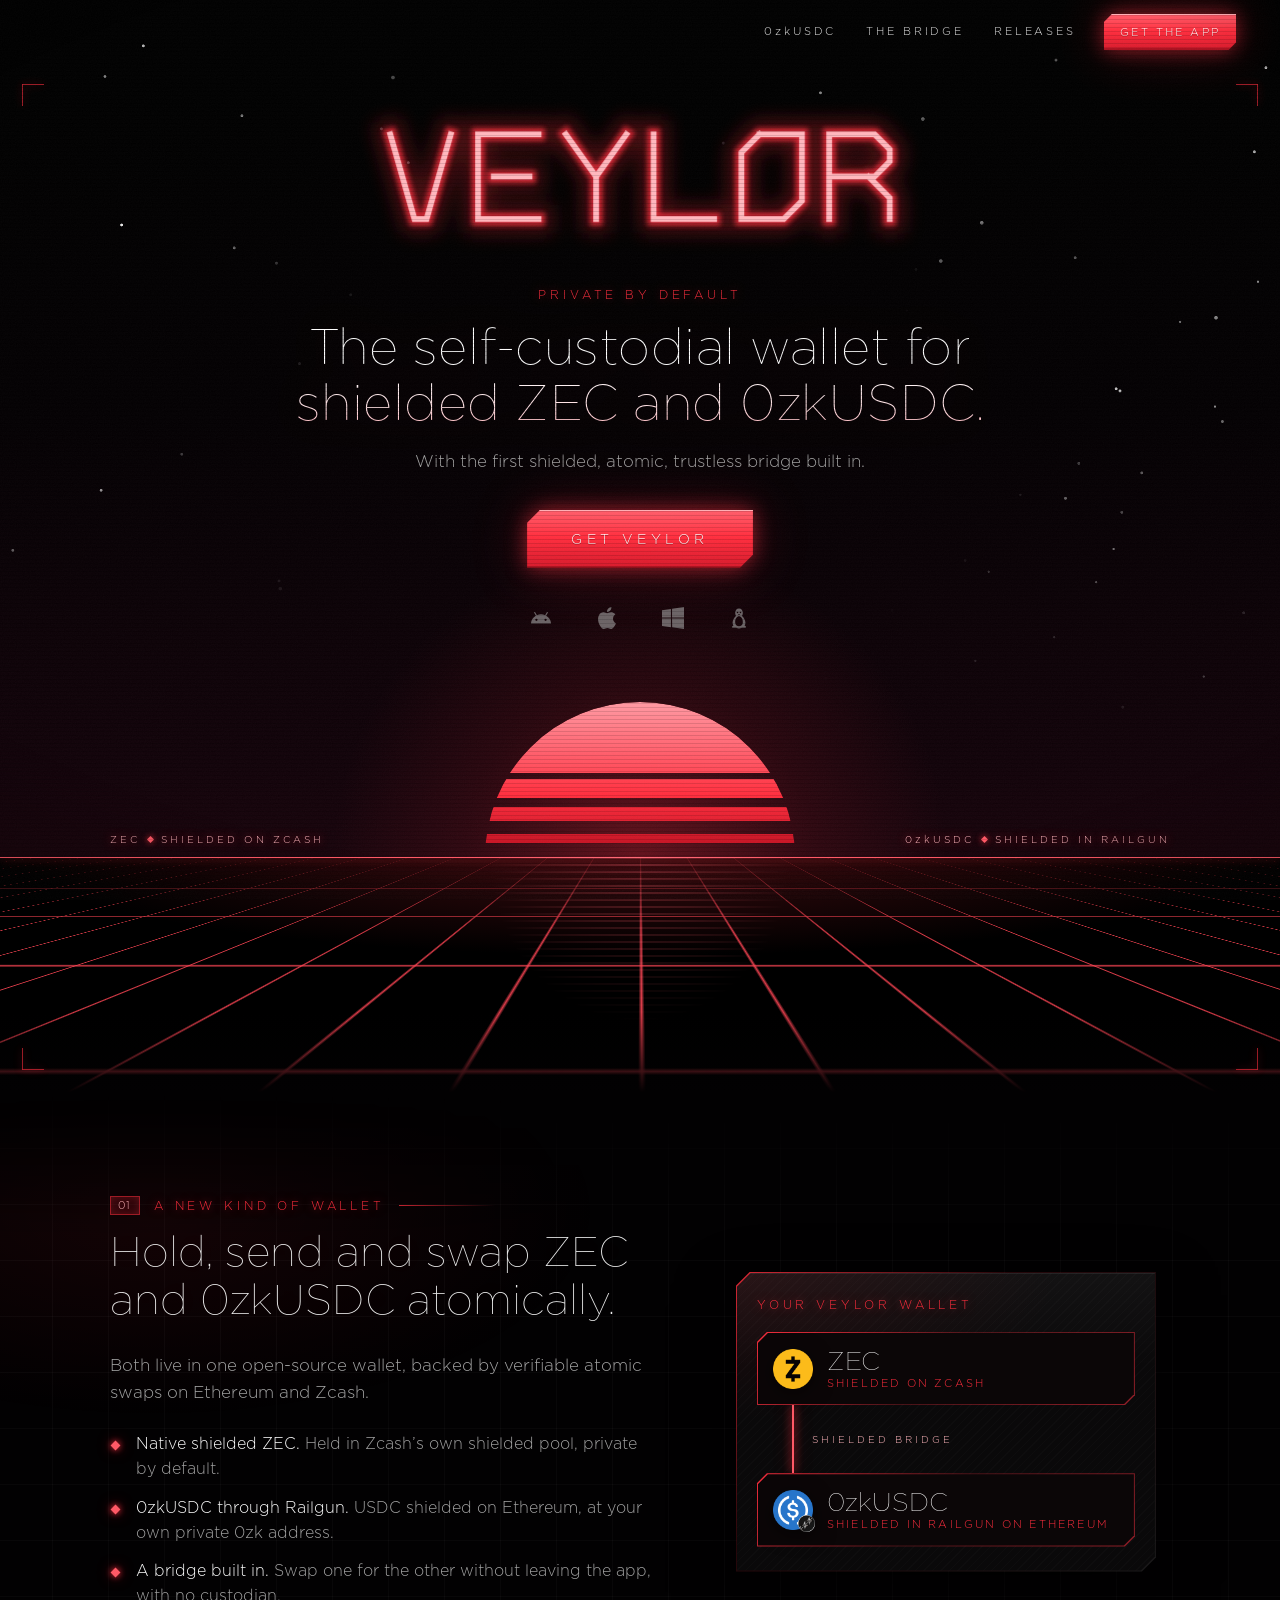
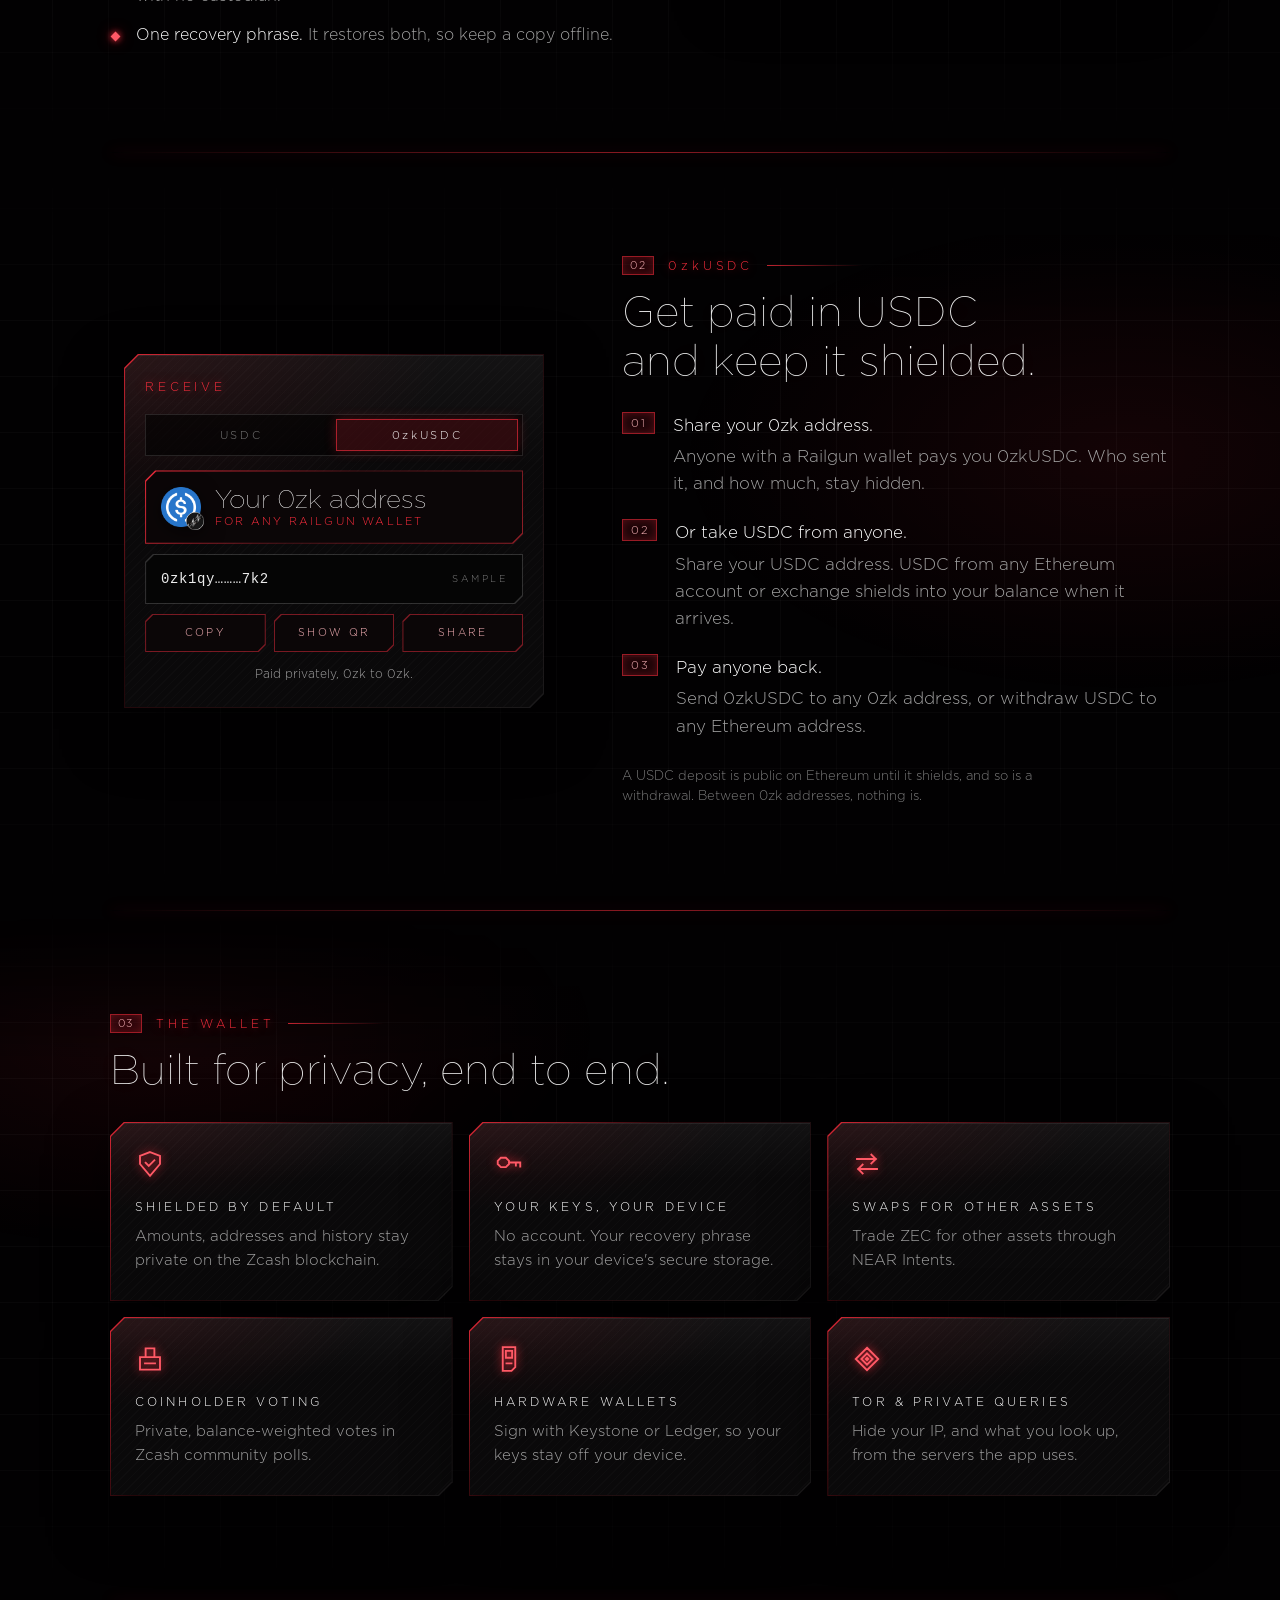
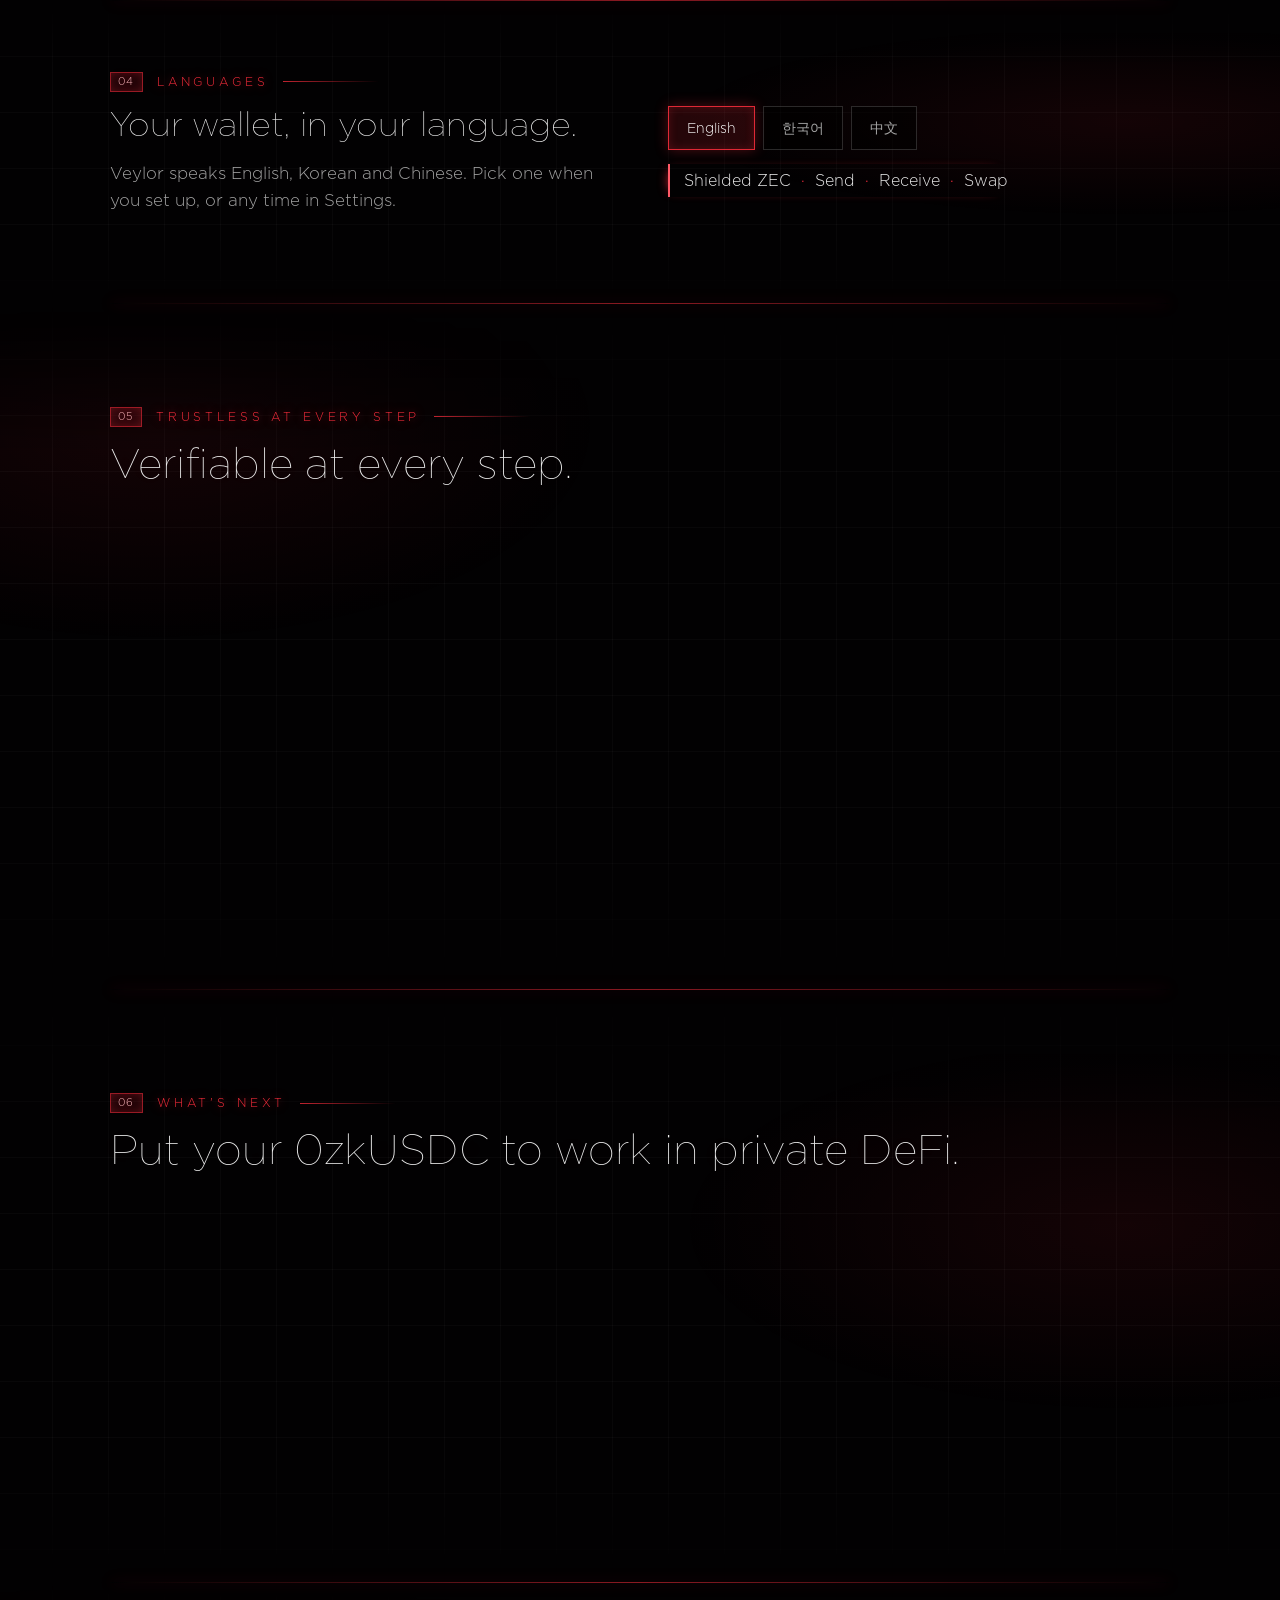
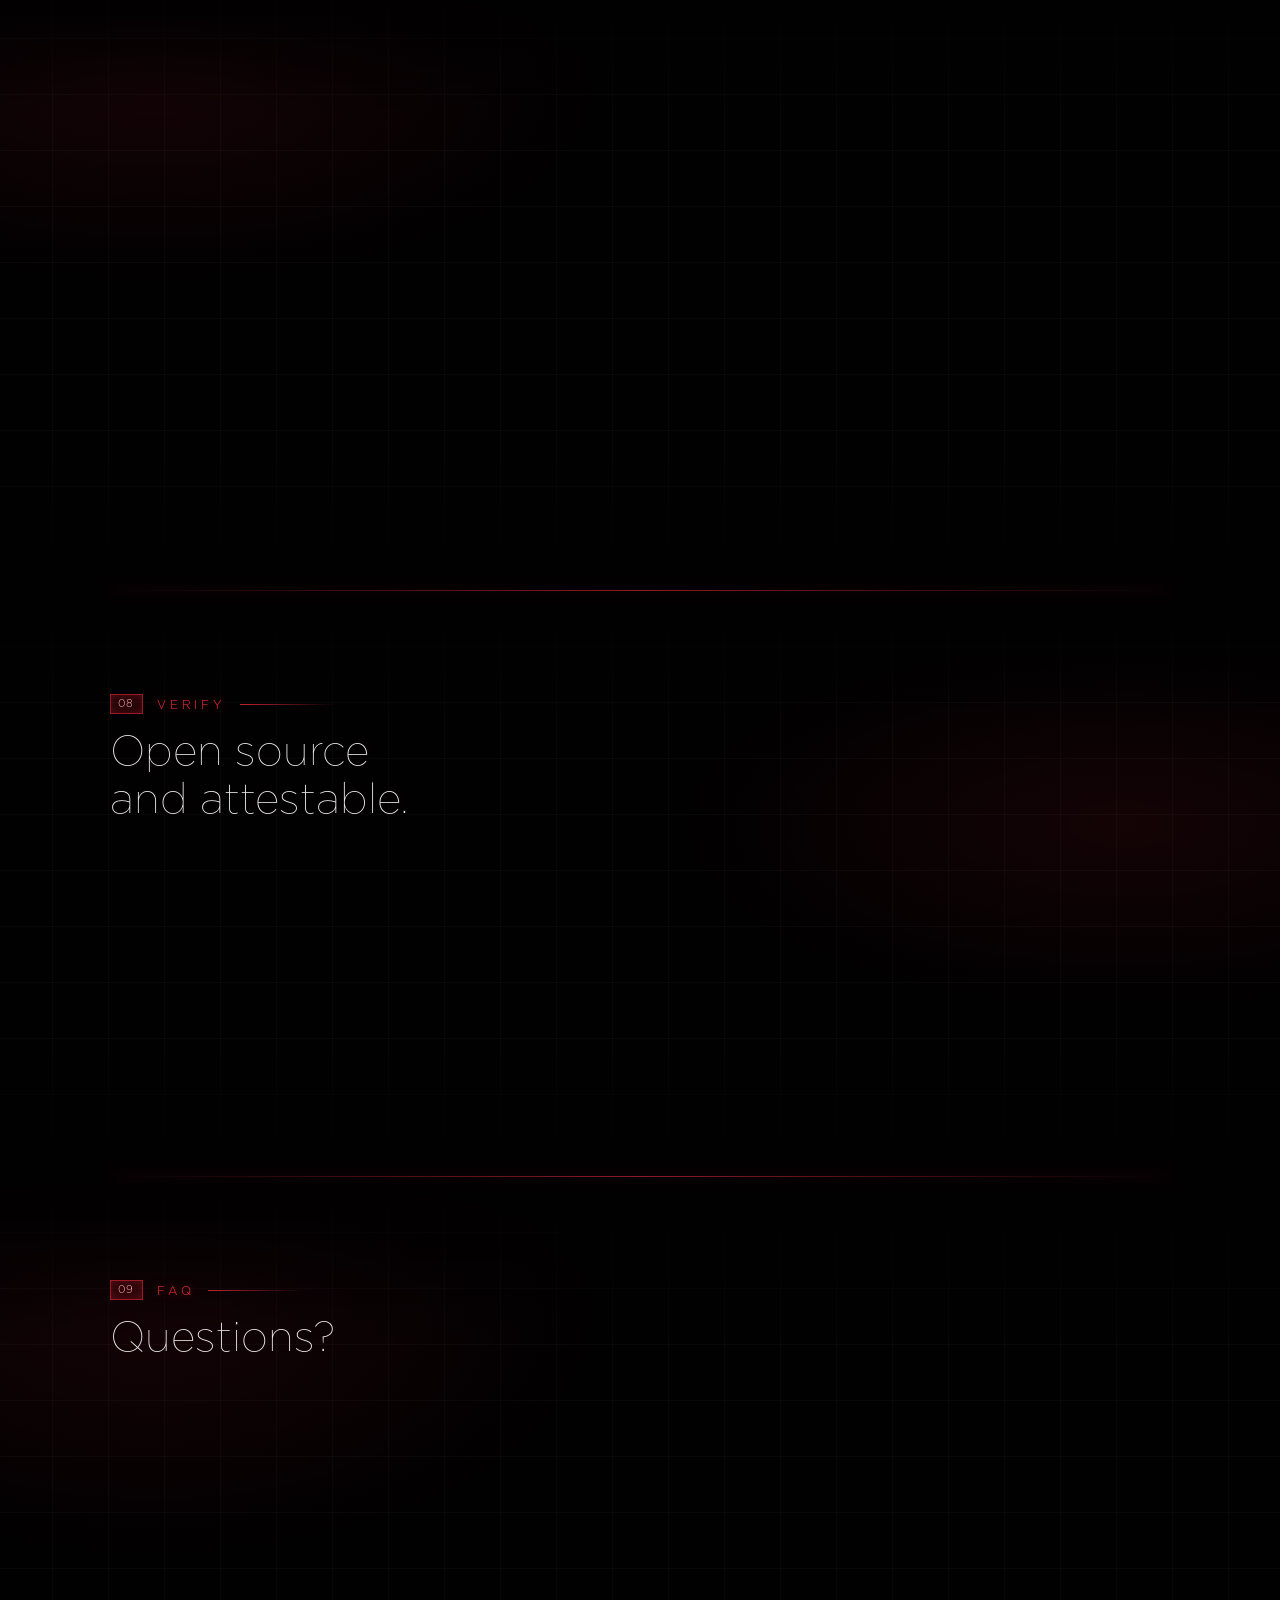
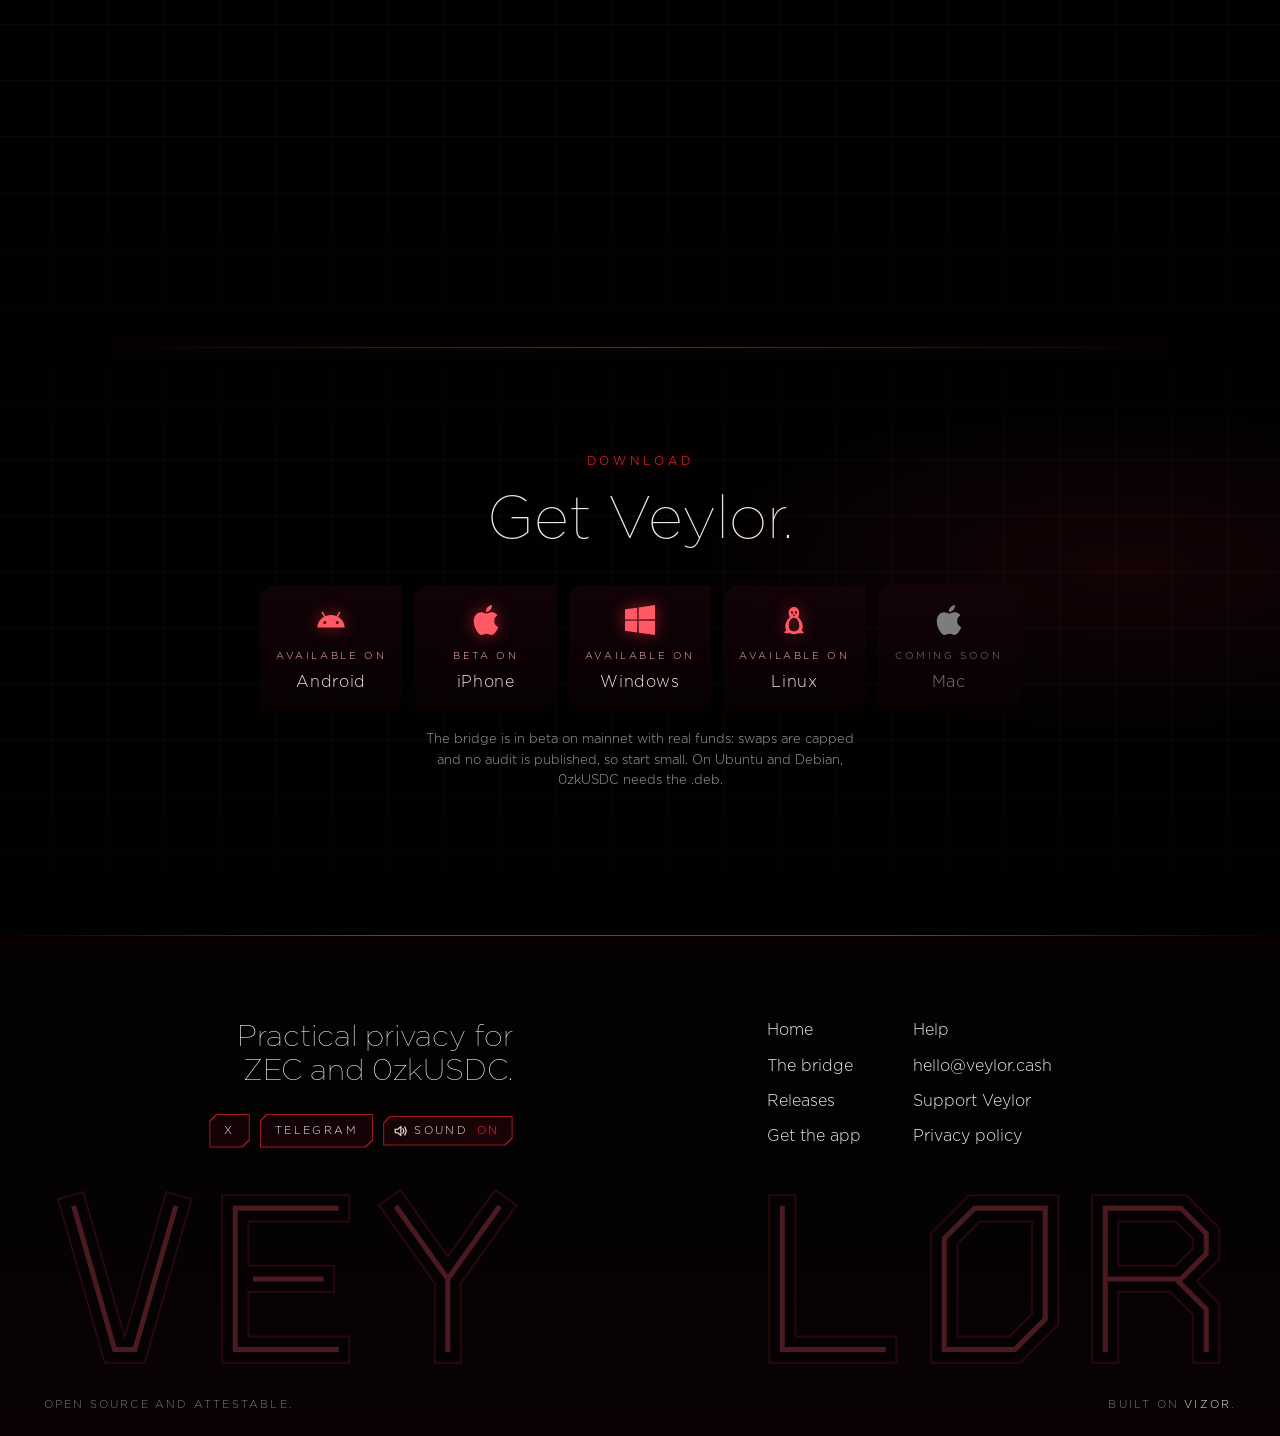
==== commit bf89e966: "Windows and Linux leave beta, private DeFi gets its marks, clearer what-ifs Windows and Linux are "A" ====
--- a/index.html
+++ b/index.html
@@ -59,8 +59,8 @@
     <ul class="hero-platforms rise d5" aria-label="Platforms">
       <li><a href="https://play.google.com/store/apps/details?id=com.veylor.app" aria-label="Android" data-label="Android"><svg viewBox="0 0 24 24" aria-hidden="true" focusable="false"><path d="M17.6 9.48l1.84-3.18c.16-.31.04-.69-.26-.85a.637.637 0 0 0-.83.22l-1.88 3.24a11.463 11.463 0 0 0-8.94 0L5.65 5.67a.643.643 0 0 0-.87-.2c-.28.18-.37.54-.22.83L6.4 9.48A10.78 10.78 0 0 0 1 18h22a10.78 10.78 0 0 0-5.4-8.52zM7 15.25a1.25 1.25 0 1 1 0-2.5 1.25 1.25 0 0 1 0 2.5zm10 0a1.25 1.25 0 1 1 0-2.5 1.25 1.25 0 0 1 0 2.5z"/></svg></a></li>
       <li><a href="https://testflight.apple.com/join/D9gw2Kwm" aria-label="iPhone beta" data-label="iPhone beta"><svg viewBox="0 0 24 24" aria-hidden="true" focusable="false"><path d="M12.152 6.896c-.948 0-2.415-1.078-3.96-1.04-2.04.027-3.91 1.183-4.961 3.014-2.117 3.675-.546 9.103 1.519 12.09 1.013 1.454 2.208 3.09 3.792 3.039 1.52-.065 2.09-.987 3.935-.987 1.831 0 2.35.987 3.96.948 1.637-.026 2.676-1.48 3.676-2.948 1.156-1.688 1.636-3.325 1.662-3.415-.039-.013-3.182-1.221-3.22-4.857-.026-3.04 2.48-4.494 2.597-4.559-1.429-2.09-3.623-2.324-4.39-2.376-2-.156-3.675 1.09-4.61 1.09zM15.53 3.83c.843-1.012 1.4-2.427 1.245-3.83-1.207.052-2.662.805-3.532 1.818-.78.896-1.454 2.338-1.273 3.714 1.338.104 2.715-.688 3.559-1.701"/></svg></a></li>
-      <li><a href="/releases/#windows" aria-label="Windows beta" data-label="Windows beta"><svg viewBox="0 0 24 24" aria-hidden="true" focusable="false"><path d="M0 3.449L9.75 2.1v9.451H0m10.949-9.602L24 0v11.4H10.949M0 12.6h9.75v9.451L0 20.699M10.949 12.6H24V24l-12.9-1.801"/></svg></a></li>
-      <li><a href="/releases/#linux" aria-label="Linux beta" data-label="Linux beta"><svg viewBox="0 0 24 24" aria-hidden="true" focusable="false"><path fill-rule="evenodd" d="M12 1.5c-2.6 0-4.2 2.1-4.2 4.9 0 1.4.4 2.4.9 3.4-1.9 1.7-3.7 4.4-3.7 7.4 0 1.2.3 2.2.9 3l-1.4 1.2c-.4.4-.1 1.1.5 1.1h3.9c.9.6 2 .9 3.1.9s2.2-.3 3.1-.9h3.9c.6 0 .9-.7.5-1.1l-1.4-1.2c.6-.8.9-1.8.9-3 0-3-1.8-5.7-3.7-7.4.5-1 .9-2 .9-3.4 0-2.8-1.6-4.9-4.2-4.9zm-1.6 3.6a.9.9 0 1 1 0 1.8.9.9 0 0 1 0-1.8zm3.2 0a.9.9 0 1 1 0 1.8.9.9 0 0 1 0-1.8zM10.9 7.6h2.2L12 9zM12 10.2c2.3 0 4.2 2.9 4.2 6.2s-1.9 4.6-4.2 4.6-4.2-1.3-4.2-4.6 1.9-6.2 4.2-6.2z"/></svg></a></li>
+      <li><a href="/releases/#windows" aria-label="Windows" data-label="Windows"><svg viewBox="0 0 24 24" aria-hidden="true" focusable="false"><path d="M0 3.449L9.75 2.1v9.451H0m10.949-9.602L24 0v11.4H10.949M0 12.6h9.75v9.451L0 20.699M10.949 12.6H24V24l-12.9-1.801"/></svg></a></li>
+      <li><a href="/releases/#linux" aria-label="Linux" data-label="Linux"><svg viewBox="0 0 24 24" aria-hidden="true" focusable="false"><path fill-rule="evenodd" d="M12 1.5c-2.6 0-4.2 2.1-4.2 4.9 0 1.4.4 2.4.9 3.4-1.9 1.7-3.7 4.4-3.7 7.4 0 1.2.3 2.2.9 3l-1.4 1.2c-.4.4-.1 1.1.5 1.1h3.9c.9.6 2 .9 3.1.9s2.2-.3 3.1-.9h3.9c.6 0 .9-.7.5-1.1l-1.4-1.2c.6-.8.9-1.8.9-3 0-3-1.8-5.7-3.7-7.4.5-1 .9-2 .9-3.4 0-2.8-1.6-4.9-4.2-4.9zm-1.6 3.6a.9.9 0 1 1 0 1.8.9.9 0 0 1 0-1.8zm3.2 0a.9.9 0 1 1 0 1.8.9.9 0 0 1 0-1.8zM10.9 7.6h2.2L12 9zM12 10.2c2.3 0 4.2 2.9 4.2 6.2s-1.9 4.6-4.2 4.6-4.2-1.3-4.2-4.6 1.9-6.2 4.2-6.2z"/></svg></a></li>
     </ul>
   </div>
   <div class="sky" aria-hidden="true"><div class="stars"></div><div class="stars twinkle"></div></div>
@@ -235,20 +235,20 @@
   </section>
 
   <section class="section" id="defi" aria-labelledby="defi-title">
-    <p class="hud sec">Private DeFi</p>
-    <h2 class="title" id="defi-title">Put your 0zkUSDC to work.</h2>
+    <p class="hud sec">What's next</p>
+    <h2 class="title" id="defi-title">Put your 0zkUSDC to work in private DeFi.</h2>
     <p class="prose intro reveal">Earn, lend and trade on Ethereum, straight from your shielded balance.</p>
     <div class="cards defi">
       <article class="card reveal"><div class="card-in">
         <span class="soon-tag"><i></i>Coming soon</span>
-        <svg class="glyph" viewBox="0 0 24 24" aria-hidden="true"><path d="M3.5 19.5H20.5 M5 15.5L9.5 11L13 14L19.5 7.5 M15.5 7.5H19.5V11.5"/></svg>
+        <svg class="logo" viewBox="0 0 74 69" fill="currentColor" aria-hidden="true"><path fill-opacity="0.8" d="M8.64066 46.6257V66.4908C8.64066 67.7137 9.67561 68.2213 9.99759 68.3366C10.3196 68.4751 11.4005 68.775 12.3664 67.8752L27.3944 53.4333C28.6742 52.2036 29.9093 50.9109 30.8375 49.3984C31.2744 48.6874 31.4555 48.2869 31.4555 48.2869C32.3755 46.418 32.3755 44.6184 31.4782 42.8187C30.1448 40.1424 26.7407 37.4198 21.6118 34.8357L12.8494 39.7271C10.2506 41.2037 8.64066 43.8109 8.64066 46.6257Z"/><path d="M0 2.44212V23.2764C0 25.8835 1.74794 28.1907 4.23184 28.929C12.6954 31.3747 27.4375 36.6351 31.0024 44.3644C31.462 45.3795 31.7381 46.3717 31.8307 47.4099C34.1994 43.0954 35.2803 38.1348 34.7744 33.1051C34.0841 25.9758 30.3122 19.4925 24.4248 15.3626L3.42686 0.66555C3.05883 0.388682 2.62187 0.250244 2.1849 0.250244C1.81688 0.250244 1.4949 0.319463 1.14994 0.504042C0.459945 0.896269 0 1.61152 0 2.44212Z"/><path fill-opacity="0.8" d="M64.5352 46.6257V66.4908C64.5352 67.7137 63.5006 68.2213 63.1782 68.3366C62.8567 68.4751 61.775 68.775 60.8095 67.8752L45.4317 53.0975C44.3849 52.0913 43.3853 51.0273 42.5968 49.808C41.9723 48.843 41.7206 48.2869 41.7206 48.2869C40.8005 46.418 40.8005 44.6184 41.697 42.8187C43.0312 40.1424 46.4354 37.4198 51.5635 34.8357L60.3263 39.7271C62.9484 41.2037 64.5352 43.8109 64.5352 46.6257Z"/><path d="M73.19 2.44065V23.2749C73.19 25.882 71.4416 28.1892 68.9576 28.9276C60.4944 31.3732 45.7524 36.6337 42.1875 44.3629C41.7271 45.3781 41.451 46.3702 41.3592 47.4085C38.9905 43.094 37.9096 38.1334 38.4155 33.1037C39.1049 25.9743 42.8769 19.4911 48.7651 15.3611L69.7631 0.664077C70.131 0.387209 70.5679 0.248779 71.0047 0.248779C71.3726 0.248779 71.695 0.317998 72.0393 0.502577C72.7295 0.894804 73.19 1.61005 73.19 2.44065Z"/></svg>
         <p class="defi-kind">Earn</p>
         <h3>Morpho</h3>
         <p>Deposit 0zkUSDC into Morpho vaults.</p>
       </div></article>
       <article class="card reveal"><div class="card-in">
         <span class="soon-tag"><i></i>Coming soon</span>
-        <svg class="glyph" viewBox="0 0 24 24" aria-hidden="true"><path d="M3.5 9.5L12 4.5L20.5 9.5 M5.5 9.5V17 M10 9.5V17 M14 9.5V17 M18.5 9.5V17 M3.5 20H20.5"/></svg>
+        <svg class="logo wide" viewBox="0 0 266 139" fill="currentColor" aria-hidden="true"><path d="M97.542 138.533c14.919 0 27.014-12.095 27.014-27.015s-12.095-27.014-27.014-27.014c-14.92 0-27.015 12.095-27.015 27.014 0 14.92 12.095 27.015 27.015 27.015m70.607 0c14.92 0 27.015-12.095 27.015-27.015s-12.095-27.014-27.015-27.014-27.014 12.095-27.014 27.014c0 14.92 12.095 27.015 27.014 27.015"/><path d="M132.8 0C59.45 0-.02 60.602 0 135.335h33.926c0-56.007 43.917-101.415 98.874-101.415s98.874 45.408 98.874 101.415H265.6C265.613 60.602 206.144 0 132.8 0"/></svg>
         <p class="defi-kind">Lend</p>
         <h3>Aave</h3>
         <p>Supply 0zkUSDC to Aave and earn interest.</p>
@@ -321,7 +321,7 @@
       </div>
       <div class="faq">
         <details class="plate reveal"><summary>What is Veylor?</summary><p>A self-custodial wallet for shielded ZEC and 0zkUSDC, with an atomic bridge between them built in. It&rsquo;s built on <a href="https://vizor.cash/">Vizor</a>.</p></details>
-        <details class="plate reveal"><summary>Where does it run?</summary><p>Android, from Google Play or as an APK, and in beta on iPhone, Windows and Linux. Mac is coming. Every download is on the <a href="/releases/">releases page</a>.</p></details>
+        <details class="plate reveal"><summary>Where does it run?</summary><p>Android, from Google Play or as an APK, Windows and Linux, and in beta on iPhone. Mac is coming. Every download is on the <a href="/releases/">releases page</a>.</p></details>
         <details class="plate reveal"><summary>Can I bring my Zcash?</summary><p>Yes. Import your recovery phrase, or send your ZEC to a new Veylor wallet.</p></details>
         <details class="plate reveal"><summary>What is 0zkUSDC?</summary><p>USDC shielded in Railgun, a non-custodial privacy system on Ethereum. Zero-knowledge proofs hide its balances and transfers.</p></details>
         <details class="plate reveal"><summary>Why Railgun?</summary><p>It shields USDC where USDC lives, on Ethereum, with no custodian. Anyone on Railgun can pay you, not only Veylor users.</p></details>
@@ -338,8 +338,8 @@
     <ul class="platforms reveal" aria-label="Platforms">
       <li><a class="platform" href="https://play.google.com/store/apps/details?id=com.veylor.app"><svg viewBox="0 0 24 24" aria-hidden="true" focusable="false"><path d="M17.6 9.48l1.84-3.18c.16-.31.04-.69-.26-.85a.637.637 0 0 0-.83.22l-1.88 3.24a11.463 11.463 0 0 0-8.94 0L5.65 5.67a.643.643 0 0 0-.87-.2c-.28.18-.37.54-.22.83L6.4 9.48A10.78 10.78 0 0 0 1 18h22a10.78 10.78 0 0 0-5.4-8.52zM7 15.25a1.25 1.25 0 1 1 0-2.5 1.25 1.25 0 0 1 0 2.5zm10 0a1.25 1.25 0 1 1 0-2.5 1.25 1.25 0 0 1 0 2.5z"/></svg><span class="platform-note">Available on</span><span class="platform-name">Android</span></a></li>
       <li><a class="platform" href="https://testflight.apple.com/join/D9gw2Kwm"><svg viewBox="0 0 24 24" aria-hidden="true" focusable="false"><path d="M12.152 6.896c-.948 0-2.415-1.078-3.96-1.04-2.04.027-3.91 1.183-4.961 3.014-2.117 3.675-.546 9.103 1.519 12.09 1.013 1.454 2.208 3.09 3.792 3.039 1.52-.065 2.09-.987 3.935-.987 1.831 0 2.35.987 3.96.948 1.637-.026 2.676-1.48 3.676-2.948 1.156-1.688 1.636-3.325 1.662-3.415-.039-.013-3.182-1.221-3.22-4.857-.026-3.04 2.48-4.494 2.597-4.559-1.429-2.09-3.623-2.324-4.39-2.376-2-.156-3.675 1.09-4.61 1.09zM15.53 3.83c.843-1.012 1.4-2.427 1.245-3.83-1.207.052-2.662.805-3.532 1.818-.78.896-1.454 2.338-1.273 3.714 1.338.104 2.715-.688 3.559-1.701"/></svg><span class="platform-note">Beta on</span><span class="platform-name">iPhone</span></a></li>
-      <li><a class="platform" href="/releases/#windows"><svg viewBox="0 0 24 24" aria-hidden="true" focusable="false"><path d="M0 3.449L9.75 2.1v9.451H0m10.949-9.602L24 0v11.4H10.949M0 12.6h9.75v9.451L0 20.699M10.949 12.6H24V24l-12.9-1.801"/></svg><span class="platform-note">Beta on</span><span class="platform-name">Windows</span></a></li>
-      <li><a class="platform" href="/releases/#linux"><svg viewBox="0 0 24 24" aria-hidden="true" focusable="false"><path fill-rule="evenodd" d="M12 1.5c-2.6 0-4.2 2.1-4.2 4.9 0 1.4.4 2.4.9 3.4-1.9 1.7-3.7 4.4-3.7 7.4 0 1.2.3 2.2.9 3l-1.4 1.2c-.4.4-.1 1.1.5 1.1h3.9c.9.6 2 .9 3.1.9s2.2-.3 3.1-.9h3.9c.6 0 .9-.7.5-1.1l-1.4-1.2c.6-.8.9-1.8.9-3 0-3-1.8-5.7-3.7-7.4.5-1 .9-2 .9-3.4 0-2.8-1.6-4.9-4.2-4.9zm-1.6 3.6a.9.9 0 1 1 0 1.8.9.9 0 0 1 0-1.8zm3.2 0a.9.9 0 1 1 0 1.8.9.9 0 0 1 0-1.8zM10.9 7.6h2.2L12 9zM12 10.2c2.3 0 4.2 2.9 4.2 6.2s-1.9 4.6-4.2 4.6-4.2-1.3-4.2-4.6 1.9-6.2 4.2-6.2z"/></svg><span class="platform-note">Beta on</span><span class="platform-name">Linux</span></a></li>
+      <li><a class="platform" href="/releases/#windows"><svg viewBox="0 0 24 24" aria-hidden="true" focusable="false"><path d="M0 3.449L9.75 2.1v9.451H0m10.949-9.602L24 0v11.4H10.949M0 12.6h9.75v9.451L0 20.699M10.949 12.6H24V24l-12.9-1.801"/></svg><span class="platform-note">Available on</span><span class="platform-name">Windows</span></a></li>
+      <li><a class="platform" href="/releases/#linux"><svg viewBox="0 0 24 24" aria-hidden="true" focusable="false"><path fill-rule="evenodd" d="M12 1.5c-2.6 0-4.2 2.1-4.2 4.9 0 1.4.4 2.4.9 3.4-1.9 1.7-3.7 4.4-3.7 7.4 0 1.2.3 2.2.9 3l-1.4 1.2c-.4.4-.1 1.1.5 1.1h3.9c.9.6 2 .9 3.1.9s2.2-.3 3.1-.9h3.9c.6 0 .9-.7.5-1.1l-1.4-1.2c.6-.8.9-1.8.9-3 0-3-1.8-5.7-3.7-7.4.5-1 .9-2 .9-3.4 0-2.8-1.6-4.9-4.2-4.9zm-1.6 3.6a.9.9 0 1 1 0 1.8.9.9 0 0 1 0-1.8zm3.2 0a.9.9 0 1 1 0 1.8.9.9 0 0 1 0-1.8zM10.9 7.6h2.2L12 9zM12 10.2c2.3 0 4.2 2.9 4.2 6.2s-1.9 4.6-4.2 4.6-4.2-1.3-4.2-4.6 1.9-6.2 4.2-6.2z"/></svg><span class="platform-note">Available on</span><span class="platform-name">Linux</span></a></li>
       <li><span class="platform soon" aria-disabled="true"><svg viewBox="0 0 24 24" aria-hidden="true" focusable="false"><path d="M12.152 6.896c-.948 0-2.415-1.078-3.96-1.04-2.04.027-3.91 1.183-4.961 3.014-2.117 3.675-.546 9.103 1.519 12.09 1.013 1.454 2.208 3.09 3.792 3.039 1.52-.065 2.09-.987 3.935-.987 1.831 0 2.35.987 3.96.948 1.637-.026 2.676-1.48 3.676-2.948 1.156-1.688 1.636-3.325 1.662-3.415-.039-.013-3.182-1.221-3.22-4.857-.026-3.04 2.48-4.494 2.597-4.559-1.429-2.09-3.623-2.324-4.39-2.376-2-.156-3.675 1.09-4.61 1.09zM15.53 3.83c.843-1.012 1.4-2.427 1.245-3.83-1.207.052-2.662.805-3.532 1.818-.78.896-1.454 2.338-1.273 3.714 1.338.104 2.715-.688 3.559-1.701"/></svg><span class="platform-note">Coming soon</span><span class="platform-name">Mac</span></span></li>
     </ul>
     <p class="platforms-note">The bridge is in beta on mainnet with real funds: swaps are capped and no audit is published, so start small. On Ubuntu and Debian, 0zkUSDC needs the .deb.</p>
--- a/site.css
+++ b/site.css
@@ -506,6 +506,9 @@
 .compare td.c-near { width: 38%; color: var(--muted); }
 .compare td.c-veylor { width: 38%; color: var(--text); background: linear-gradient(to right, rgba(255, 46, 62, 0.08), rgba(255, 46, 62, 0) 75%); }
 .compare .c-veylor { box-shadow: inset 1px 0 0 rgba(255, 46, 62, 0.55); }
+.compare td a { color: inherit; text-decoration: underline; text-decoration-thickness: 1px; text-underline-offset: 3px; text-decoration-color: rgba(255, 255, 255, 0.32); }
+.compare td a:hover { color: #fff; text-decoration-color: currentColor; }
+.compare td.c-veylor a { text-decoration-color: var(--red-hot); }
 @media (max-width: 719px) {
   .compare, .compare tbody, .compare tr, .compare th, .compare td { display: block; width: auto; }
   .compare thead { position: absolute; width: 1px; height: 1px; overflow: hidden; clip: rect(0 0 0 0); white-space: nowrap; }
@@ -832,9 +835,10 @@
   .soon-tag i { animation: standby 2.4s ease-in-out infinite; }
   .cards.defi h3 { animation: warm 7s linear infinite; }
   .defi .glyph { animation: warm-glyph 7s linear infinite; }
-  .defi .card:nth-child(2) h3, .defi .card:nth-child(2) .glyph { animation-delay: -2.4s; }
+  .defi .logo { animation: warm-logo 7s linear infinite; }
+  .defi .card:nth-child(2) h3, .defi .card:nth-child(2) .logo { animation-delay: -2.4s; }
   .defi .card:nth-child(3) h3, .defi .card:nth-child(3) .glyph { animation-delay: -4.7s; }
-  .defi .card:hover h3, .defi .card:hover .glyph { animation: none; }
+  .defi .card:hover h3, .defi .card:hover .glyph, .defi .card:hover .logo { animation: none; }
   .pills label, .receive .tabs label { transition: color 0.2s, background-color 0.2s, border-color 0.2s, box-shadow 0.2s; }
 }
 
@@ -1051,6 +1055,10 @@
 .defi .card { --card-edge: linear-gradient(135deg, rgba(255, 255, 255, 0.24), rgba(255, 255, 255, 0.06) 45%, rgba(255, 255, 255, 0.12)); }
 .defi .card-in { background: repeating-linear-gradient(135deg, rgba(255, 255, 255, 0.02) 0 1px, transparent 1px 7px), #070707; }
 .defi .glyph { stroke: #565656; filter: none; }
+/* Morpho's and Aave's own marks, in white and only dimmed: never recoloured. */
+.defi .logo { display: block; width: auto; height: 30px; color: #fff; opacity: 0.4; transition: opacity 0.2s; }
+.defi .logo.wide { height: 23px; margin: 4px 0 3px; }
+.defi .card:hover .logo { opacity: 1; }
 .defi .card .defi-kind { margin: 18px 0 0; font-size: 10.5px; letter-spacing: 0.28em; text-transform: uppercase; color: #6c6c6c; }
 .cards.defi h3 { margin: 4px 0 8px; font-weight: 100; font-size: 32px; line-height: 1.15; letter-spacing: 0.01em; text-transform: none; color: #8c8c8c; }
 .defi .card p:last-child { color: #6e6e6e; }
@@ -1069,6 +1077,7 @@
   88% { color: var(--red-core); text-shadow: 0 0 14px rgba(255, 46, 62, 0.85); }
   90% { color: #9a9a9a; text-shadow: none; }
 }
+@keyframes warm-logo { 0%, 82%, 100% { opacity: 0.4; } 84%, 88% { opacity: 1; } 85.5%, 90% { opacity: 0.4; } }
 @keyframes warm-glyph {
   0%, 82%, 100% { stroke: #565656; filter: none; }
   84%, 88% { stroke: var(--red-hot); filter: drop-shadow(0 0 5px rgba(255, 46, 62, 0.8)); }
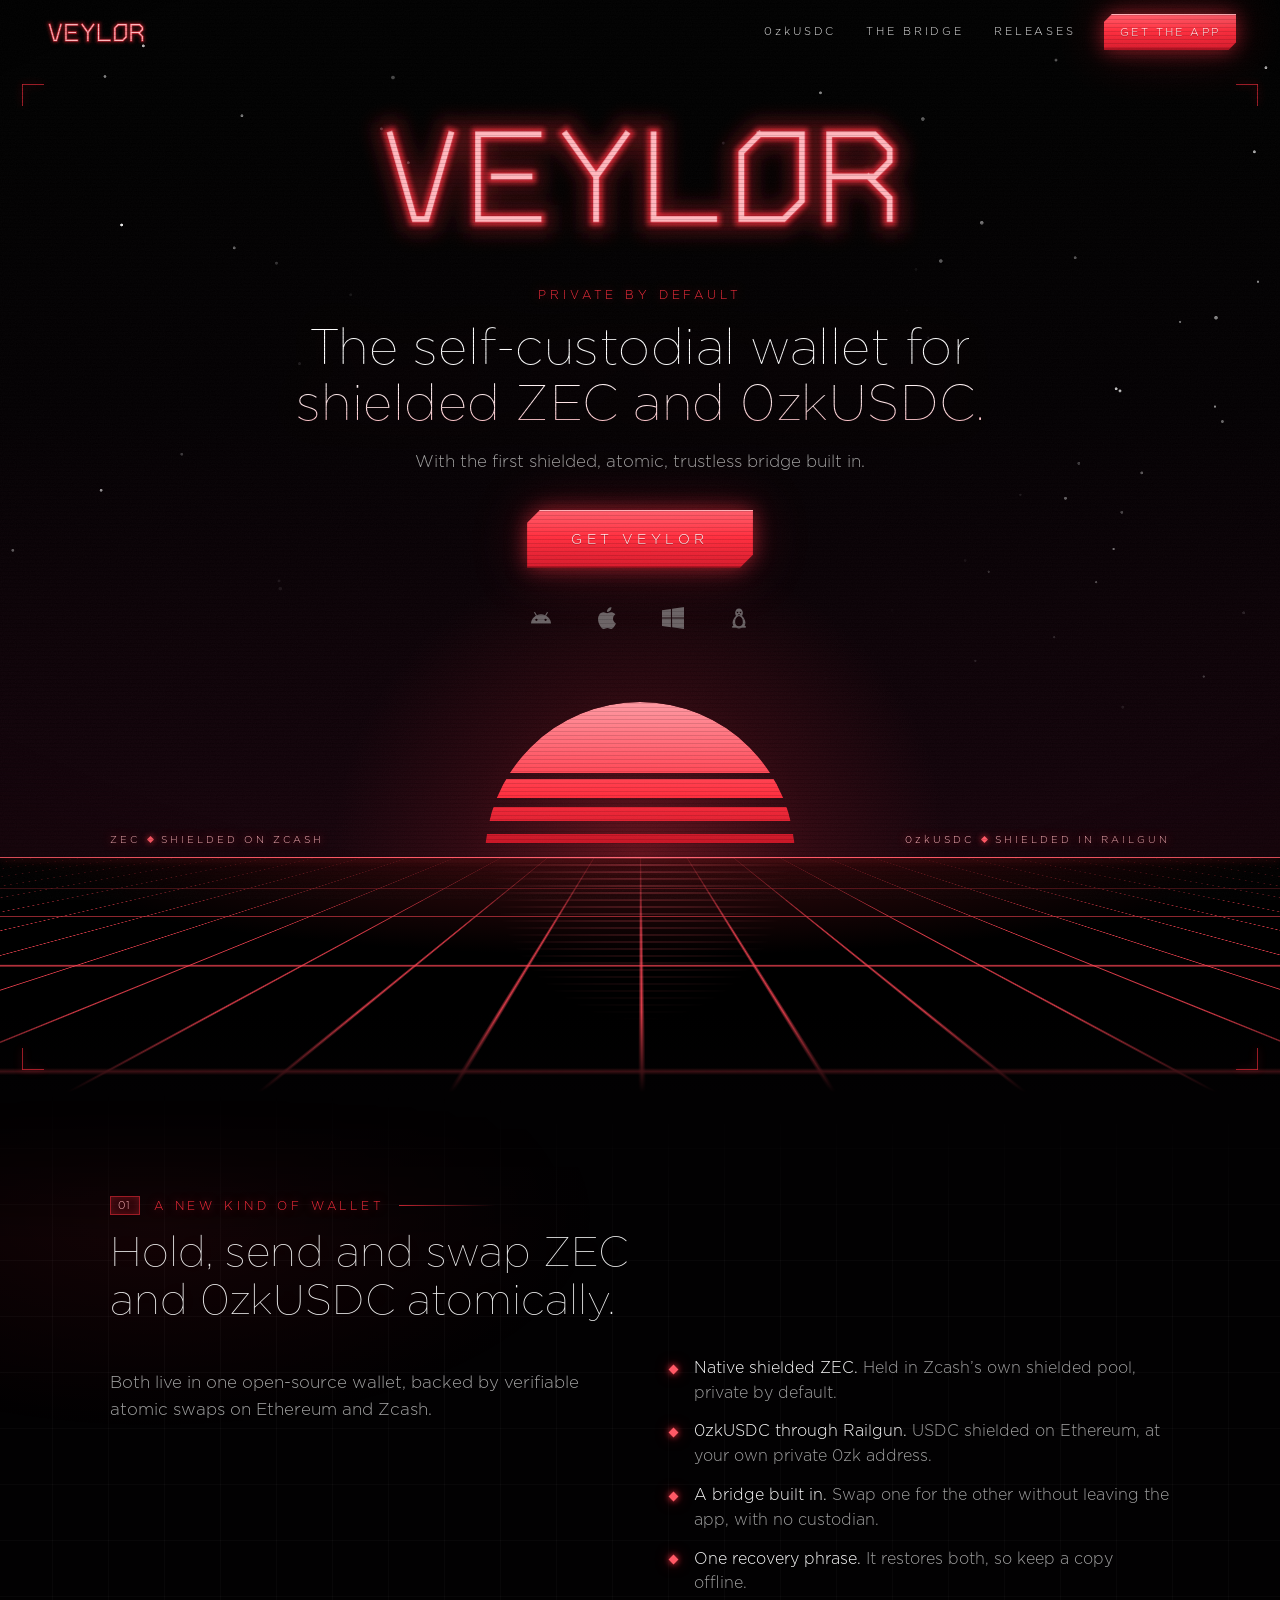
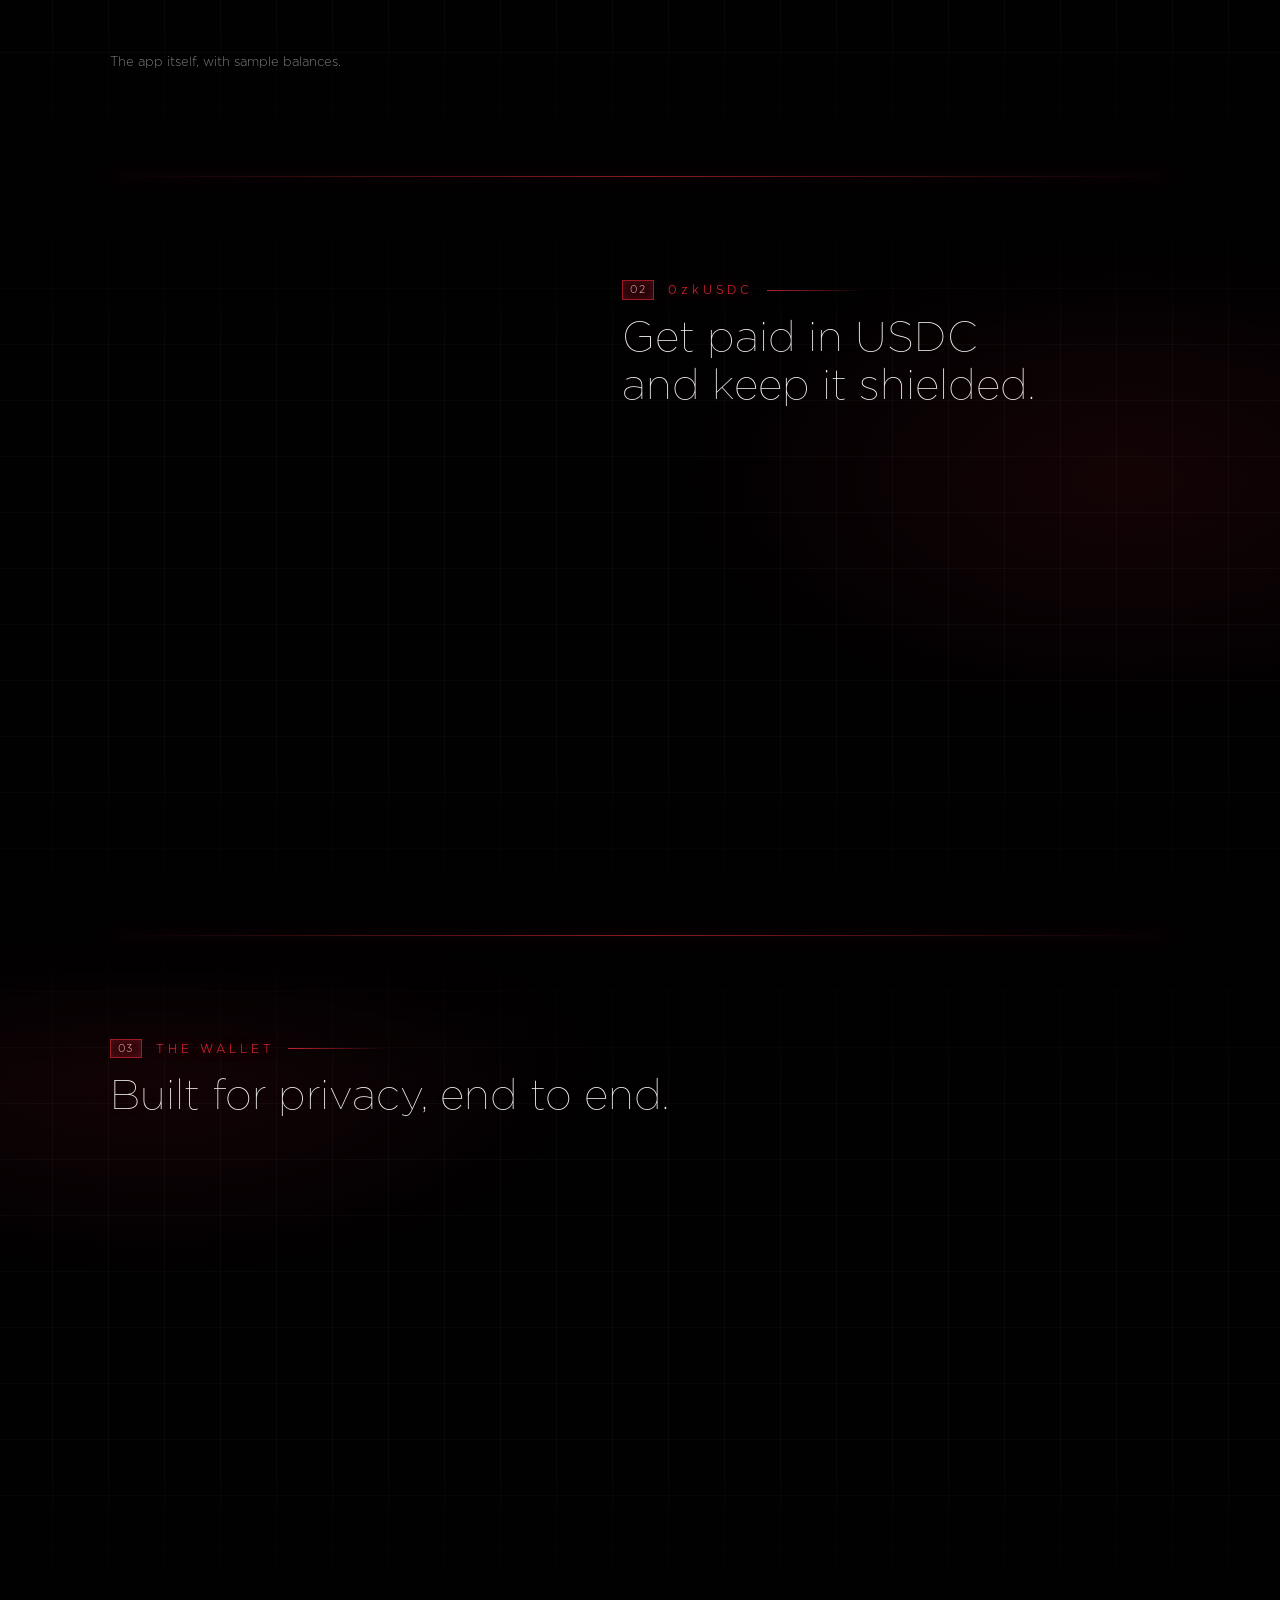
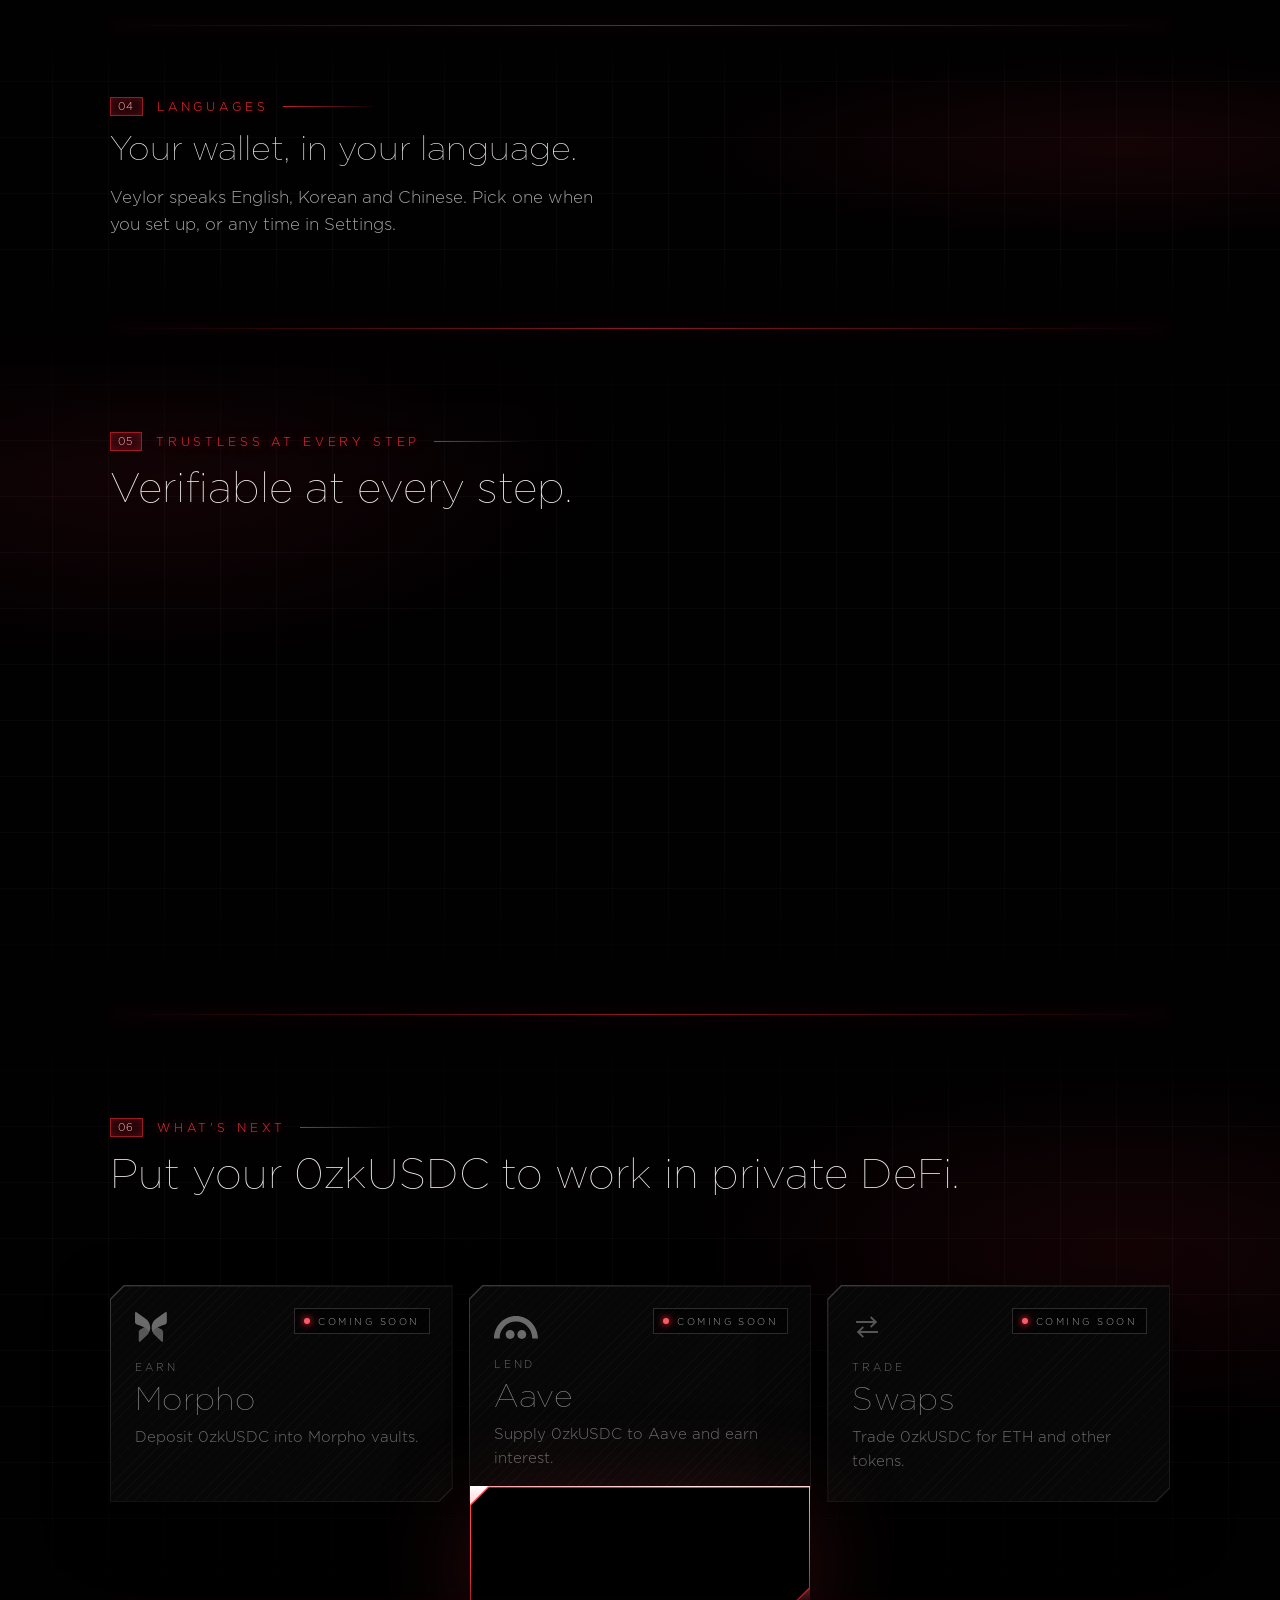
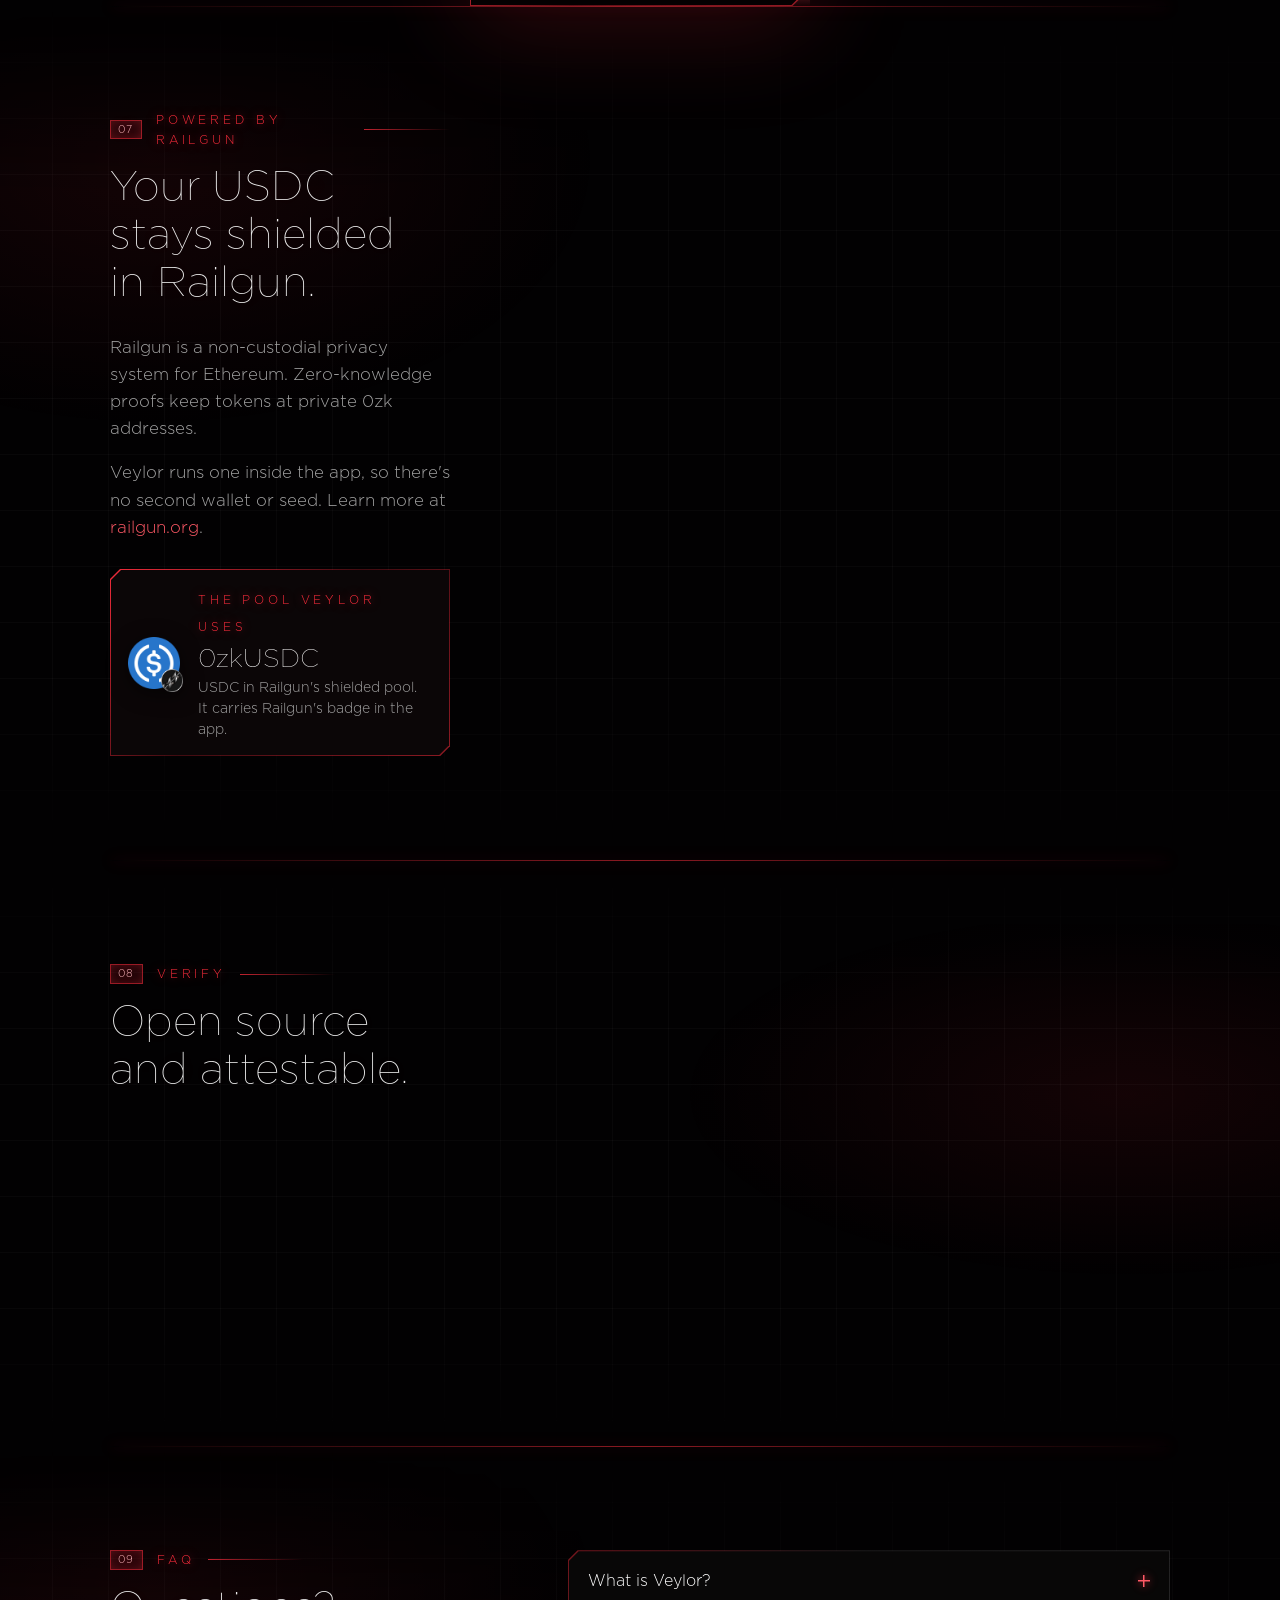
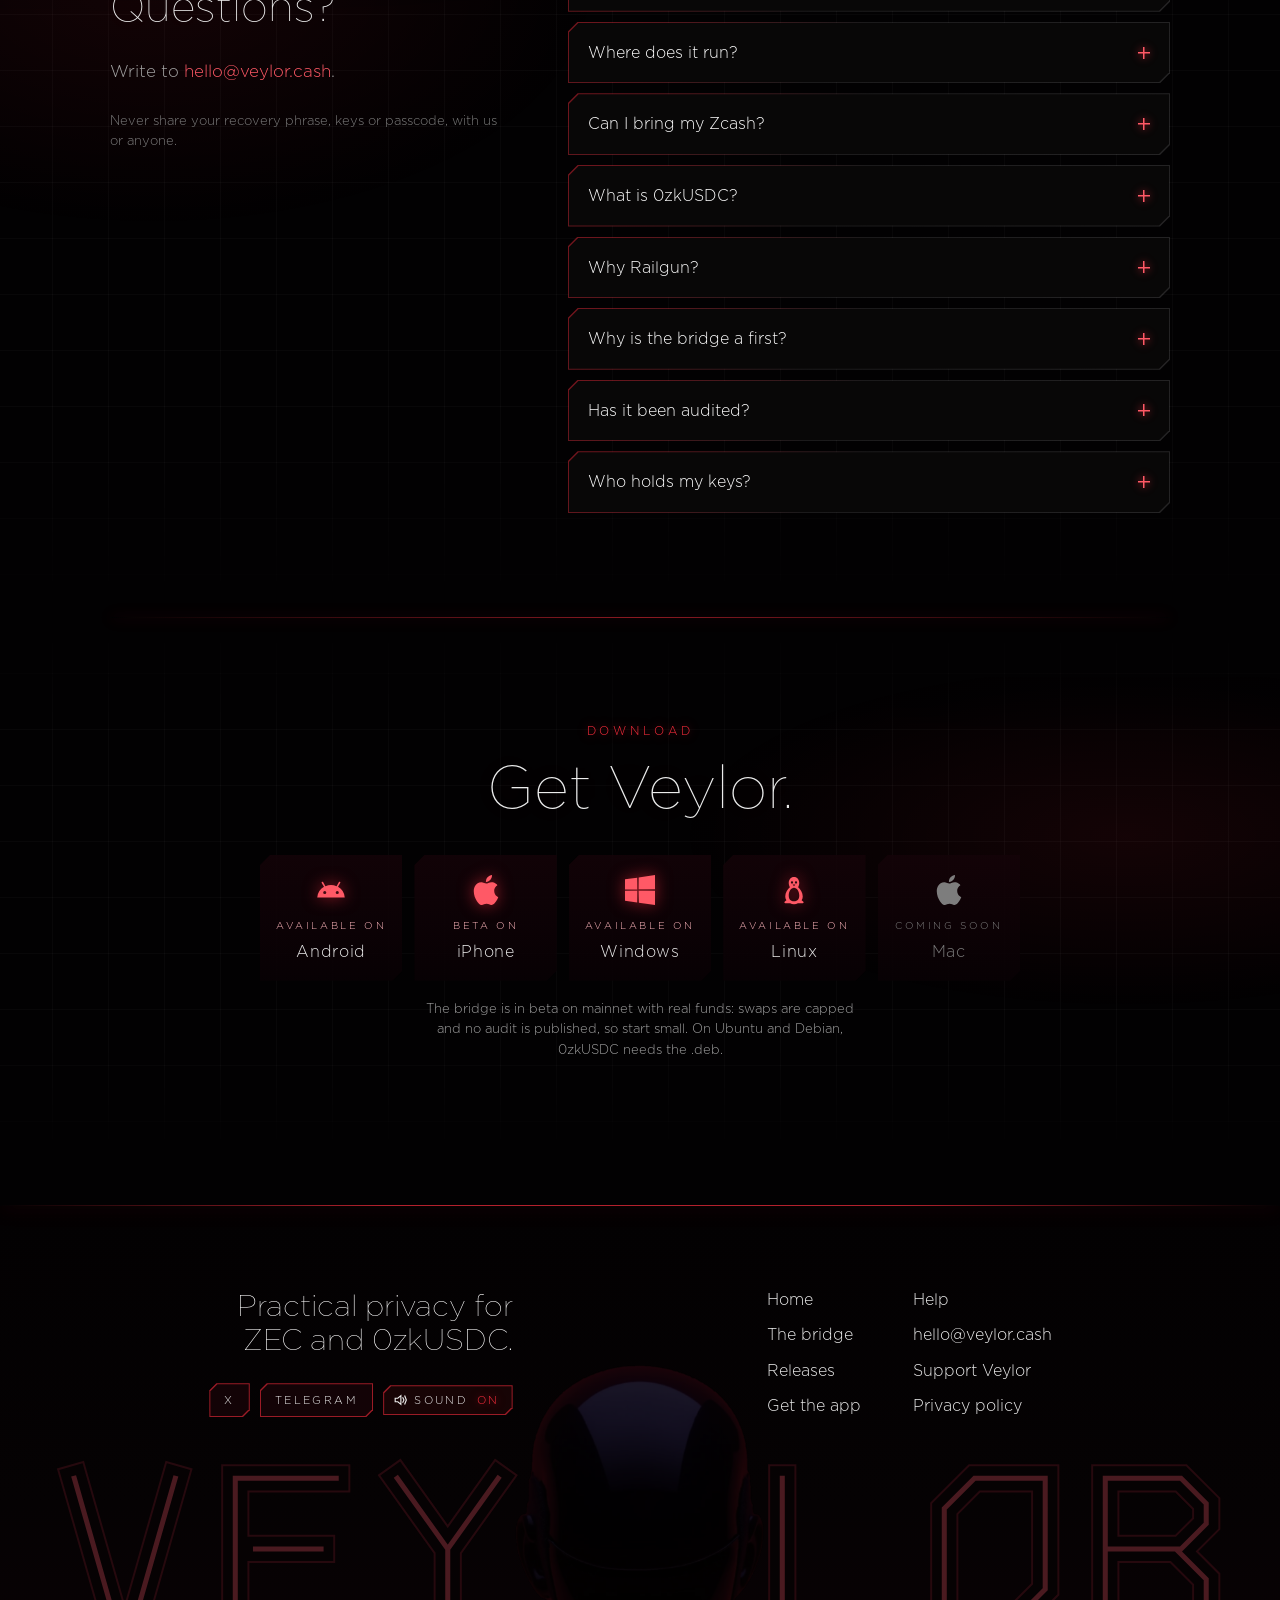
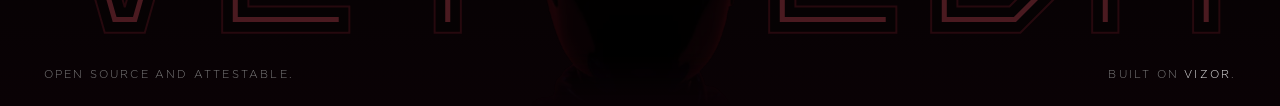
==== commit 72e68f10: "The app's own screens, and the site for search engines and link previews The wallet section shows th" ====
--- a/index.html
+++ b/index.html
@@ -3,20 +3,50 @@
 <head>
 <meta charset="utf-8">
 <meta name="viewport" content="width=device-width, initial-scale=1, viewport-fit=cover">
-<title>Veylor</title>
-<meta name="description" content="Hold, send and swap ZEC and 0zkUSDC from one self-custodial, open-source wallet, backed by verifiable atomic swaps on Ethereum and Zcash.">
+<title>Veylor: shielded Zcash wallet with private USDC in Railgun</title>
+<meta name="description" content="Veylor: a self-custodial wallet for shielded Zcash (ZEC) and private USDC in Railgun (0zkUSDC), with an atomic, trustless bridge. On Android, Windows and Linux.">
+<meta name="robots" content="max-image-preview:large">
+<link rel="canonical" href="https://veylor.cash/">
 <meta name="theme-color" content="#000000">
-<meta property="og:title" content="Veylor">
+<meta property="og:type" content="website">
+<meta property="og:site_name" content="Veylor">
+<meta property="og:title" content="Veylor: shielded Zcash wallet with private USDC in Railgun">
 <meta property="og:description" content="The self-custodial wallet for shielded ZEC and 0zkUSDC, with the first shielded, atomic, trustless bridge built in.">
-<meta property="og:image" content="https://veylor.cash/icon.png">
 <meta property="og:url" content="https://veylor.cash/">
-<link rel="icon" href="/icon.png">
+<meta property="og:image" content="https://veylor.cash/art/og.png">
+<meta property="og:image:width" content="1200">
+<meta property="og:image:height" content="630">
+<meta property="og:image:alt" content="Veylor's neon sign, under the words: The self-custodial wallet for shielded ZEC and 0zkUSDC.">
+<meta name="twitter:card" content="summary_large_image">
+<meta name="twitter:site" content="@veylorwallet">
+<meta name="twitter:image" content="https://veylor.cash/art/og.png">
+<meta name="twitter:image:alt" content="Veylor's neon sign, under the words: The self-custodial wallet for shielded ZEC and 0zkUSDC.">
+<link rel="icon" type="image/png" sizes="256x256" href="/icon.png">
 <link rel="apple-touch-icon" href="/icon.png">
+<link rel="manifest" href="/site.webmanifest">
+<meta name="apple-mobile-web-app-title" content="Veylor">
 <link rel="preload" href="/fonts/gotham-light.woff2" as="font" type="font/woff2" crossorigin>
 <link rel="preload" href="/fonts/gotham-thin.woff2" as="font" type="font/woff2" crossorigin>
 <link rel="stylesheet" href="/site.css">
 <script>document.documentElement.classList.add('js')</script>
 <script src="/site.js" defer></script>
+<script type="application/ld+json">
+{"@context":"https://schema.org","@graph":[
+{"@type":"Organization","@id":"https://veylor.cash/#organization","name":"Veylor","url":"https://veylor.cash/","logo":"https://veylor.cash/icon.png","email":"hello@veylor.cash","sameAs":["https://x.com/veylorwallet","https://t.me/veylorwallet","https://github.com/ChinmayGopal931/vizor-fork"]},
+{"@type":"WebSite","@id":"https://veylor.cash/#website","url":"https://veylor.cash/","name":"Veylor","alternateName":"Veylor wallet","inLanguage":"en","publisher":{"@id":"https://veylor.cash/#organization"}},
+{"@type":"SoftwareApplication","@id":"https://veylor.cash/#app","name":"Veylor","description":"A self-custodial wallet for shielded ZEC and 0zkUSDC, with an atomic bridge between them built in.","url":"https://veylor.cash/","image":"https://veylor.cash/icon.png","applicationCategory":"FinanceApplication","operatingSystem":"Android, Windows, Linux, iOS (TestFlight beta)","downloadUrl":"https://veylor.cash/releases/","screenshot":["https://veylor.cash/art/app-desktop.webp","https://veylor.cash/art/app-phone.webp","https://veylor.cash/art/app-0zkusdc.webp"],"installUrl":"https://play.google.com/store/apps/details?id=com.veylor.app","inLanguage":["en","ko","zh-Hans"],"isBasedOn":{"@type":"SoftwareApplication","name":"Vizor","url":"https://vizor.cash/"},"publisher":{"@type":"Organization","name":"Zapp LLC"}},
+{"@type":"FAQPage","@id":"https://veylor.cash/#faq","url":"https://veylor.cash/#faq","isPartOf":{"@id":"https://veylor.cash/#website"},"about":{"@id":"https://veylor.cash/#app"},"mainEntity":[
+{"@type":"Question","name":"What is Veylor?","acceptedAnswer":{"@type":"Answer","text":"A self-custodial wallet for shielded ZEC and 0zkUSDC, with an atomic bridge between them built in. It’s built on <a href=\"https://vizor.cash/\">Vizor</a>."}},
+{"@type":"Question","name":"Where does it run?","acceptedAnswer":{"@type":"Answer","text":"Android, from Google Play or as an APK, Windows and Linux, and in beta on iPhone. Mac is coming. Every download is on the <a href=\"https://veylor.cash/releases/\">releases page</a>."}},
+{"@type":"Question","name":"Can I bring my Zcash?","acceptedAnswer":{"@type":"Answer","text":"Yes. Import your recovery phrase, or send your ZEC to a new Veylor wallet."}},
+{"@type":"Question","name":"What is 0zkUSDC?","acceptedAnswer":{"@type":"Answer","text":"USDC shielded in Railgun, a non-custodial privacy system on Ethereum. Zero-knowledge proofs hide its balances and transfers."}},
+{"@type":"Question","name":"Why Railgun?","acceptedAnswer":{"@type":"Answer","text":"It shields USDC where USDC lives, on Ethereum, with no custodian. Anyone on Railgun can pay you, not only Veylor users."}},
+{"@type":"Question","name":"Why is the bridge a first?","acceptedAnswer":{"@type":"Answer","text":"Every other way out of Zcash unshields: a public address, an exact amount, an exact time. Here your ZEC never leaves the shielded pool. <a href=\"https://veylor.cash/how-it-works/#compare\">Compare them</a>"}},
+{"@type":"Question","name":"Has it been audited?","acceptedAnswer":{"@type":"Answer","text":"Not yet: no audit is published. Swaps run on mainnet with real funds, each one is capped, and the app uses a single bridge for now. Start small."}},
+{"@type":"Question","name":"Who holds my keys?","acceptedAnswer":{"@type":"Answer","text":"You do. There is no account, and nobody, including us, can recover your phrase."}}
+]}
+]}
+</script>
 </head>
 <body class="home">
 <div class="topbar">
@@ -35,7 +65,7 @@
 
 <header class="hero">
   <div class="hero-top">
-    <h1>
+    <div>
       <svg class="wordmark" viewBox="-5 -5 92.5 24" role="img" aria-labelledby="vw-title">
         <title id="vw-title">Veylor</title>
         <defs>
@@ -49,9 +79,9 @@
           <use href="#vw" class="core"/>
         </g>
       </svg>
-    </h1>
+    </div>
     <p class="hud rise d1">Private by default</p>
-    <p class="tagline rise d2">The self-custodial wallet for shielded ZEC and 0zkUSDC.</p>
+    <h1 class="tagline rise d2">The self-custodial wallet for shielded ZEC and 0zkUSDC.</h1>
     <p class="lede rise d3">With the first shielded, atomic, trustless bridge built in.</p>
     <div class="cta rise d4">
       <span class="btn-glow"><a class="btn btn-lg" href="#beta">Get Veylor</a></span>
@@ -76,38 +106,22 @@
 
 <main>
   <section class="section" id="wallet" aria-labelledby="wallet-title">
-    <div class="split">
-      <div>
-        <p class="hud sec">A new kind of wallet</p>
-        <h2 class="title" id="wallet-title">Hold, send and swap ZEC and 0zkUSDC atomically.</h2>
-        <p class="prose reveal">Both live in one open-source wallet, backed by verifiable atomic swaps on Ethereum and Zcash.</p>
-        <ul class="ticks reveal">
-          <li><strong>Native shielded ZEC.</strong> Held in Zcash&rsquo;s own shielded pool, private by default.</li>
-          <li><strong>0zkUSDC through Railgun.</strong> USDC shielded on Ethereum, at your own private 0zk address.</li>
-          <li><strong>A bridge built in.</strong> Swap one for the other without leaving the app, with no custodian.</li>
-          <li><strong>One recovery phrase.</strong> It restores both, so keep a copy offline.</li>
-        </ul>
-      </div>
-      <div class="wallet card reveal">
-        <figure class="card-in">
-          <figcaption class="hud">Your Veylor wallet</figcaption>
-          <div class="asset plate">
-            <span class="token-logo"><img src="/logos/zec.webp" width="40" height="40" alt=""></span>
-            <span class="asset-name">ZEC</span>
-            <span class="asset-where">Shielded on Zcash</span>
-          </div>
-          <div class="bridge-link" aria-hidden="true">
-            <span class="bl-line"><span class="bl-port"></span><span class="packet down"></span><span class="packet up"></span></span>
-            <span class="bl-tag">Shielded bridge</span>
-          </div>
-          <div class="asset plate">
-            <span class="token-logo"><img src="/logos/usdc.webp" width="40" height="40" alt=""><img class="token-badge" src="/logos/railgun-badge.webp" width="18" height="18" alt=""></span>
-            <span class="asset-name">0zkUSDC</span>
-            <span class="asset-where">Shielded in Railgun on Ethereum</span>
-          </div>
-        </figure>
-      </div>
-    </div>
+    <p class="hud sec">A new kind of wallet</p>
+    <h2 class="title" id="wallet-title">Hold, send and swap ZEC and 0zkUSDC atomically.</h2>
+    <div class="band top">
+      <p class="prose reveal">Both live in one open-source wallet, backed by verifiable atomic swaps on Ethereum and Zcash.</p>
+      <ul class="ticks reveal">
+      <li><strong>Native shielded ZEC.</strong> Held in Zcash&rsquo;s own shielded pool, private by default.</li>
+      <li><strong>0zkUSDC through Railgun.</strong> USDC shielded on Ethereum, at your own private 0zk address.</li>
+      <li><strong>A bridge built in.</strong> Swap one for the other without leaving the app, with no custodian.</li>
+      <li><strong>One recovery phrase.</strong> It restores both, so keep a copy offline.</li>
+      </ul>
+    </div>
+    <figure class="app-shots reveal">
+      <div class="shot shot-desk plate"><img src="/art/app-desktop.webp" width="2160" height="1400" alt="Veylor on desktop: a shielded ZEC balance with its chart, Send and Receive, and recent shielded activity" loading="lazy" decoding="async"></div>
+      <div class="shot shot-phone plate"><img src="/art/app-phone.webp" width="786" height="1624" alt="Veylor on a phone: the same balance, with Send, Receive and Swap" loading="lazy" decoding="async"></div>
+      <figcaption class="fine">The app itself, with sample balances.</figcaption>
+    </figure>
   </section>
 
   <section class="section" id="paid" aria-labelledby="paid-title">
@@ -265,7 +279,7 @@
 
   <section class="section" id="railgun" aria-labelledby="railgun-title">
     <div class="railgun">
-      <a class="railgun-mark plate reveal" href="https://railgun.org/"><img src="/logos/railgun.svg" width="88" height="88" alt="Railgun"></a>
+      <figure class="shot shot-0zk plate reveal"><img src="/art/app-0zkusdc.webp" width="900" height="1297" alt="0zkUSDC in Veylor: the balance, Send, Withdraw and Receive, and activity with the sender hidden" loading="lazy" decoding="async"></figure>
       <div class="reveal">
         <p class="hud sec">Powered by Railgun</p>
         <h2 class="title" id="railgun-title">Your USDC stays shielded in Railgun.</h2>
--- a/site.css
+++ b/site.css
@@ -62,7 +62,6 @@
   position: absolute; width: 1px; height: 1px; margin: -1px; overflow: hidden;
   clip: rect(0 0 0 0); white-space: nowrap; border: 0;
 }
-var { font-style: normal; color: var(--red-core); }
 /* A token keeps its own letter case inside an uppercase caption. */
 .tk { text-transform: none !important; }
 .section code { font-family: var(--mono); font-size: 0.84em; color: var(--red-core); }
@@ -172,9 +171,9 @@
   display: flex; flex-direction: column; align-items: center; justify-content: center;
   text-align: center; padding: 104px 20px 76px;
 }
-.hero h1 { margin: 0; }
 .hero .wordmark { width: min(82vw, 560px); height: auto; }
 .hero .hud { margin-top: 36px; }
+/* The page's h1: every size, weight and margin a browser gives a heading is set here. */
 .tagline {
   background: linear-gradient(180deg, #fff 45%, #ffdfe2 80%, #ffb3ba 100%); -webkit-background-clip: text; background-clip: text; color: transparent;
   filter: drop-shadow(0 0 22px rgba(255, 46, 62, 0.22));
@@ -396,7 +395,6 @@
 .leak dd { margin: 2px 0 0; font-size: 14px; color: #fff; }
 .sealed div { border-color: rgba(255, 46, 62, 0.4); }
 .sealed dd { color: var(--red-hot); text-shadow: 0 0 8px rgba(255, 46, 62, 0.6); }
-.route-note { margin: 22px 0 0; font-size: 14px; line-height: 1.5; color: var(--muted); }
 
 /* ---------- One wallet ---------- */
 .split { display: grid; gap: 40px; align-items: center; }
@@ -408,8 +406,7 @@
   display: grid; grid-template-columns: auto minmax(0, 1fr); column-gap: 14px; align-items: center;
   padding: 14px 16px; --c: 10px; --edge: var(--lit-edge); --fill: #0b0607;
 }
-.asset .glyph, .asset .token-logo { grid-row: 1 / span 2; }
-.asset .glyph { width: 34px; height: 34px; }
+.asset .token-logo { grid-row: 1 / span 2; }
 /* A coin, with Railgun's badge past its bottom right for 0zkUSDC (the app's
    PrivateUsdLogo: 14 on 32, 2 past the corner). Not .badge: the releases
    page's .badge pads and borders it to nothing. */
@@ -427,14 +424,6 @@
   background: var(--red-hot); box-shadow: 0 0 6px var(--red), 0 0 14px rgba(255, 46, 62, 0.5);
 }
 .ticks strong { font-weight: 400; color: #fff; }
-/* Both plates lie over the bridge's line: its light slips out from under one and in under the other. */
-.wallet .asset { z-index: 1; }
-.bridge-link { position: relative; height: 68px; margin-left: 35px; }
-.bl-line { position: absolute; left: 0; top: 0; bottom: 0; width: 2px; background: var(--red-hot); box-shadow: 0 0 8px var(--red), 0 0 18px rgba(255, 46, 62, 0.45); }
-.bl-tag { position: absolute; left: 20px; top: 50%; transform: translateY(-50%); font-size: 10px; letter-spacing: 0.3em; text-transform: uppercase; color: var(--red-core); white-space: nowrap; }
-/* ZEC's port: it warms before the light leaves, rather than the light popping on. */
-.bl-port { position: absolute; left: -19px; top: -7px; width: 40px; height: 34px; opacity: 0; background: radial-gradient(50% 100% at 50% 0, rgba(255, 183, 189, 0.75), rgba(255, 46, 62, 0.45) 34%, transparent 72%); }
-
 /* ---------- How it works: the stage ---------- */
 .sub-n { flex: none; font-weight: 300; font-size: 12px; letter-spacing: 0.3em; color: var(--red); text-shadow: 0 0 10px rgba(255, 46, 62, 0.55); }
 .stage { margin-top: 44px; --cut: 18px; }
@@ -481,7 +470,7 @@
 .st-node.hot { filter: drop-shadow(0 0 5px rgba(255, 46, 62, 0.6)); }
 .st-ports circle { fill: #050304; stroke: rgba(255, 255, 255, 0.22); stroke-width: 1; stroke-dasharray: 3 4; }
 .st-ghost path { fill: none; stroke: rgba(255, 255, 255, 0.2); stroke-width: 1.1; stroke-dasharray: 2.5 3; }
-.st-art text, .st-name, .st-cap, .st-sub, .st-state { text-anchor: middle; }
+.st-name, .st-cap, .st-sub, .st-state { text-anchor: middle; }
 .st-name { font: 300 14px var(--font); fill: #fff; }
 .st-cap { font: 300 11.5px var(--font); letter-spacing: 2.8px; text-transform: uppercase; fill: var(--red); }
 .st-sub { font: 300 13px var(--font); fill: var(--muted); }
@@ -523,14 +512,7 @@
 
 /* ---------- Railgun ---------- */
 .railgun { display: grid; gap: 32px; align-items: center; }
-@media (min-width: 760px) { .railgun { grid-template-columns: auto minmax(0, 1fr); gap: 56px; } }
-.railgun-mark {
-  display: grid; place-items: center; width: 168px; height: 168px;
-  --c: 18px; --edge: var(--lit-edge); --fill: radial-gradient(circle at 50% 50%, rgba(255, 46, 62, 0.18), #070707 64%);
-}
-.railgun-mark:hover { text-decoration: none; --edge: linear-gradient(135deg, var(--red-hot), rgba(255, 46, 62, 0.5) 50%, var(--red)); }
-.railgun-mark:focus-visible { outline-offset: -7px; }
-.railgun-mark img { display: block; width: 88px; height: 88px; }
+@media (min-width: 760px) { .railgun { grid-template-columns: minmax(0, 340px) minmax(0, 1fr); gap: 64px; } }
 .pool {
   display: grid; grid-template-columns: auto minmax(0, 1fr); column-gap: 18px; align-items: center;
   max-width: 560px; margin-top: 28px; padding: 16px 20px 16px 18px; --edge: var(--lit-edge); --fill: #0b0607;
@@ -748,11 +730,6 @@
 @keyframes twinkle { from { opacity: 0.15; } to { opacity: 0.75; } }
 @keyframes shimmer { from { opacity: 0.4; } to { opacity: 0.65; } }
 @keyframes run { 0% { transform: translateY(-10px); opacity: 0; } 18%, 80% { opacity: 1; } 100% { transform: translateY(36px); opacity: 0; } }
-/* Lit before it is seen: each packet starts behind its plate, and is put out only behind the other. */
-@keyframes run-down { 0% { transform: translateY(-20px); opacity: 1; animation-timing-function: cubic-bezier(0.45, 0, 0.55, 1); } 50% { transform: translateY(80px); opacity: 1; } 50.1%, 100% { transform: translateY(80px); opacity: 0; } }
-@keyframes run-up { 0% { transform: translateY(80px); opacity: 1; animation-timing-function: cubic-bezier(0.45, 0, 0.55, 1); } 50% { transform: translateY(-20px); opacity: 1; } 50.1%, 100% { transform: translateY(-20px); opacity: 0; } }
-@keyframes port { 0% { opacity: 0; } 11% { opacity: 1; } 30%, 100% { opacity: 0; } }
-
 @media (prefers-reduced-motion: no-preference) {
   html { scroll-behavior: smooth; }
   .btn { transition: background 0.2s ease; }
@@ -808,11 +785,6 @@
   .route-shielded .packet { animation: run 2.2s cubic-bezier(0.45, 0, 0.55, 1) 2.8s infinite; }
   .route-shielded .hop:nth-child(2) .packet { animation-delay: 3.9s; }
 
-  /* One wallet: light runs both ways along the bridge. */
-  .bl-line .packet.down { animation: run-down 5.2s linear 1s infinite; }
-  .bl-line .packet.up { animation: run-up 5.2s linear 3.6s infinite; }
-  .bl-port { animation: port 5.2s linear 1s infinite; }
-
   /* The terminal: the command types, then the answer lights. */
   .js .term .term-ok, .js .term .term-dim { opacity: 0; }
   .js .term.ran .term-ok { animation: ignite 0.8s linear 0.35s forwards; }
@@ -843,8 +815,6 @@
 }
 
 /* ---------- Sub-pages ---------- */
-.section.page-top { padding-top: 40px; padding-bottom: 0; }
-.section.page-top + .section { padding-top: 40px; }
 .cta.left { justify-content: flex-start; }
 
 /* Get Veylor: one tile per platform; Windows and Linux are coming. */
@@ -1100,3 +1070,24 @@
 .term-body .term-ok { margin: 12px 0 8px; font-size: 15px; color: #fff; text-shadow: 0 0 10px rgba(255, 46, 62, 0.9), 0 0 24px rgba(255, 46, 62, 0.5); }
 .term-dim { color: var(--dim); font-size: 12.5px; }
 .term .link-hud { margin: 4px 22px 0; font-size: 11px; }
+
+/* ---------- The app's own screens, from its capture tool, with sample data ---------- */
+.band.top { align-items: start; }
+.band.top .ticks { margin-top: 4px; }
+.app-shots { position: relative; margin: 56px 0 0; }
+.shot { margin: 0; --c: 18px; --edge: var(--lit-edge); --fill: #000; --in: 10px; padding: var(--in); }
+.shot img {
+  display: block; width: 100%; height: auto; --k: calc(var(--c) - var(--in));
+  clip-path: polygon(var(--k) 0, 100% 0, 100% calc(100% - var(--k)), calc(100% - var(--k)) 100%, 0 100%, 0 var(--k));
+}
+.shot-desk { width: 89%; filter: drop-shadow(0 24px 60px rgba(255, 46, 62, 0.2)); }
+.shot.shot-phone { position: absolute; right: 0; bottom: -18px; width: 25.5%; --c: 24px; --in: 9px; --fill: #060304; filter: drop-shadow(-16px 20px 36px rgba(0, 0, 0, 0.95)) drop-shadow(0 0 28px rgba(255, 46, 62, 0.3)); }
+.app-shots .fine { margin-top: 20px; }
+.shot-0zk { width: 100%; max-width: 340px; justify-self: center; filter: drop-shadow(0 20px 50px rgba(255, 46, 62, 0.18)); }
+/* The screen runs on past both edges. */
+.shot-0zk img { -webkit-mask-image: linear-gradient(to bottom, transparent, #000 7%, #000 88%, transparent); mask-image: linear-gradient(to bottom, transparent, #000 7%, #000 88%, transparent); }
+@media (max-width: 760px) {
+  .shot-desk { display: none; }
+  .shot.shot-phone { position: relative; bottom: auto; width: min(76vw, 290px); margin: 0 auto; }
+  .app-shots .fine { text-align: center; max-width: none; }
+}
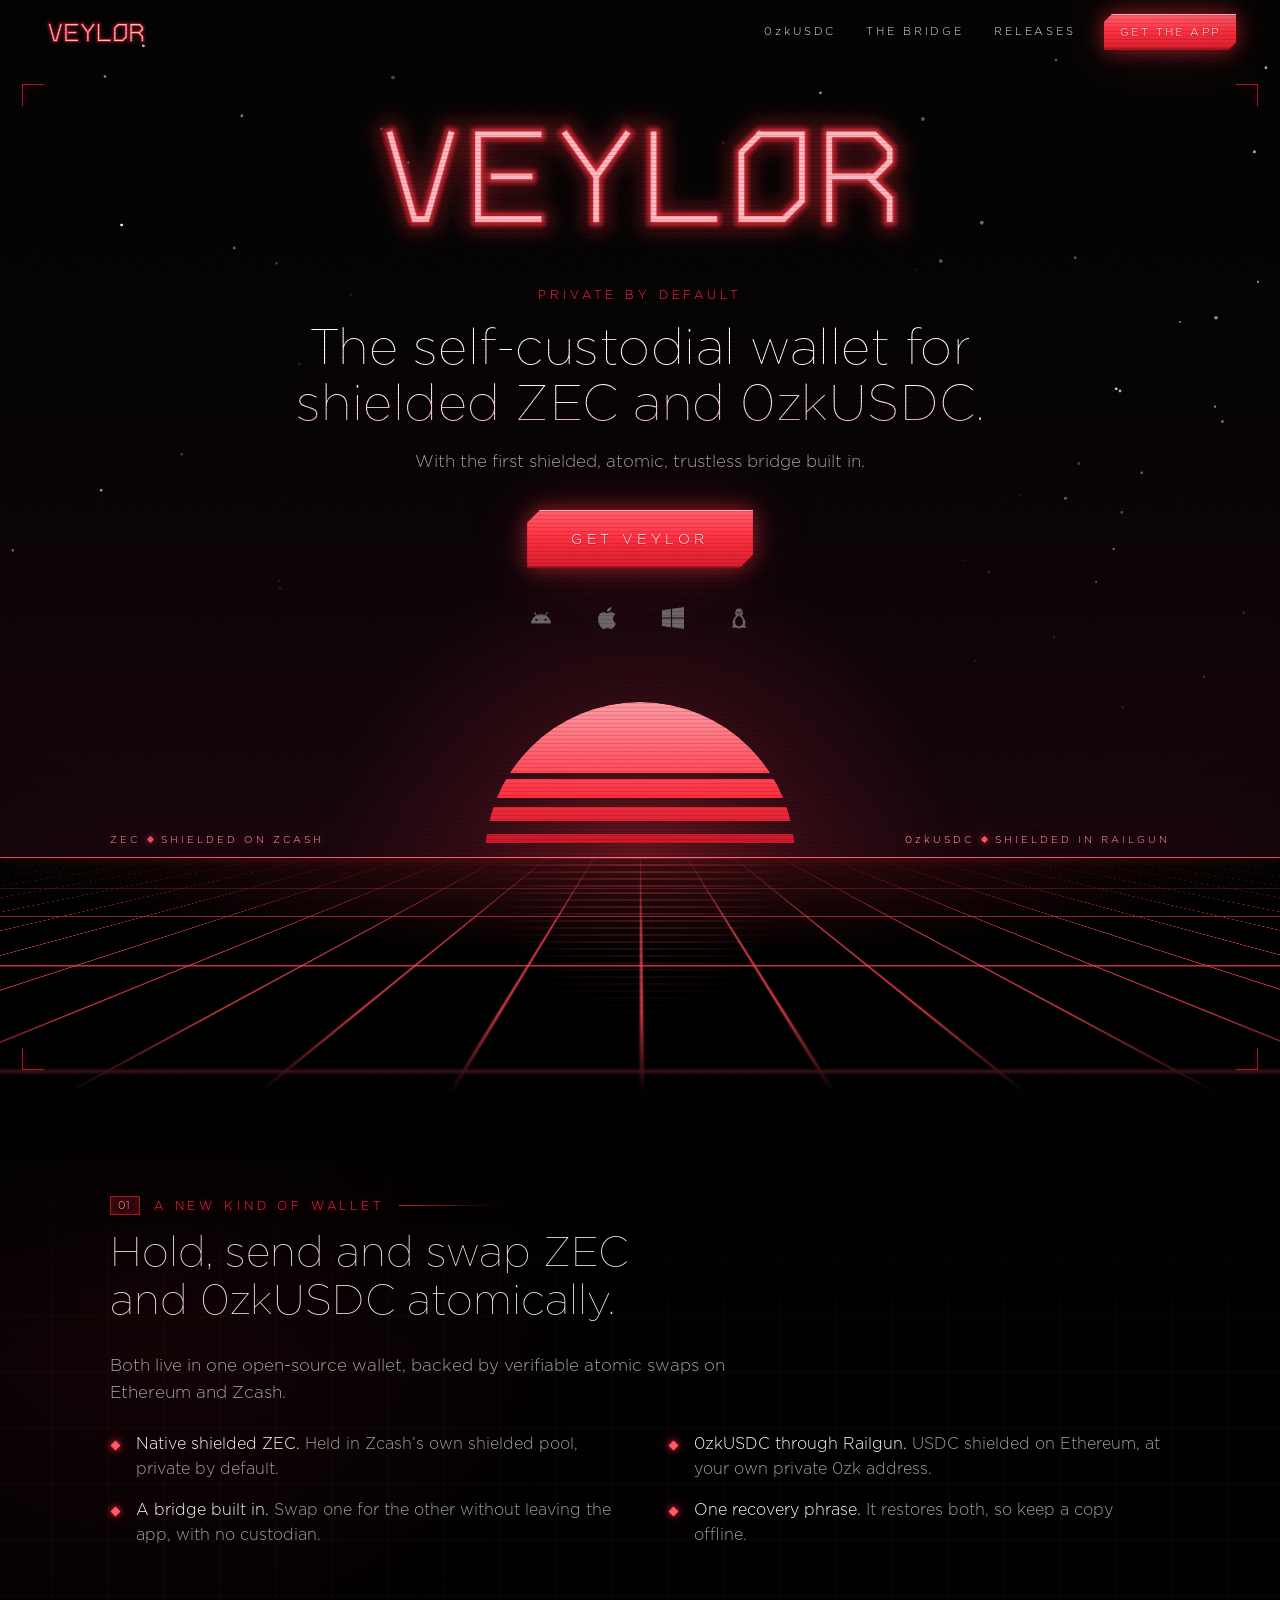
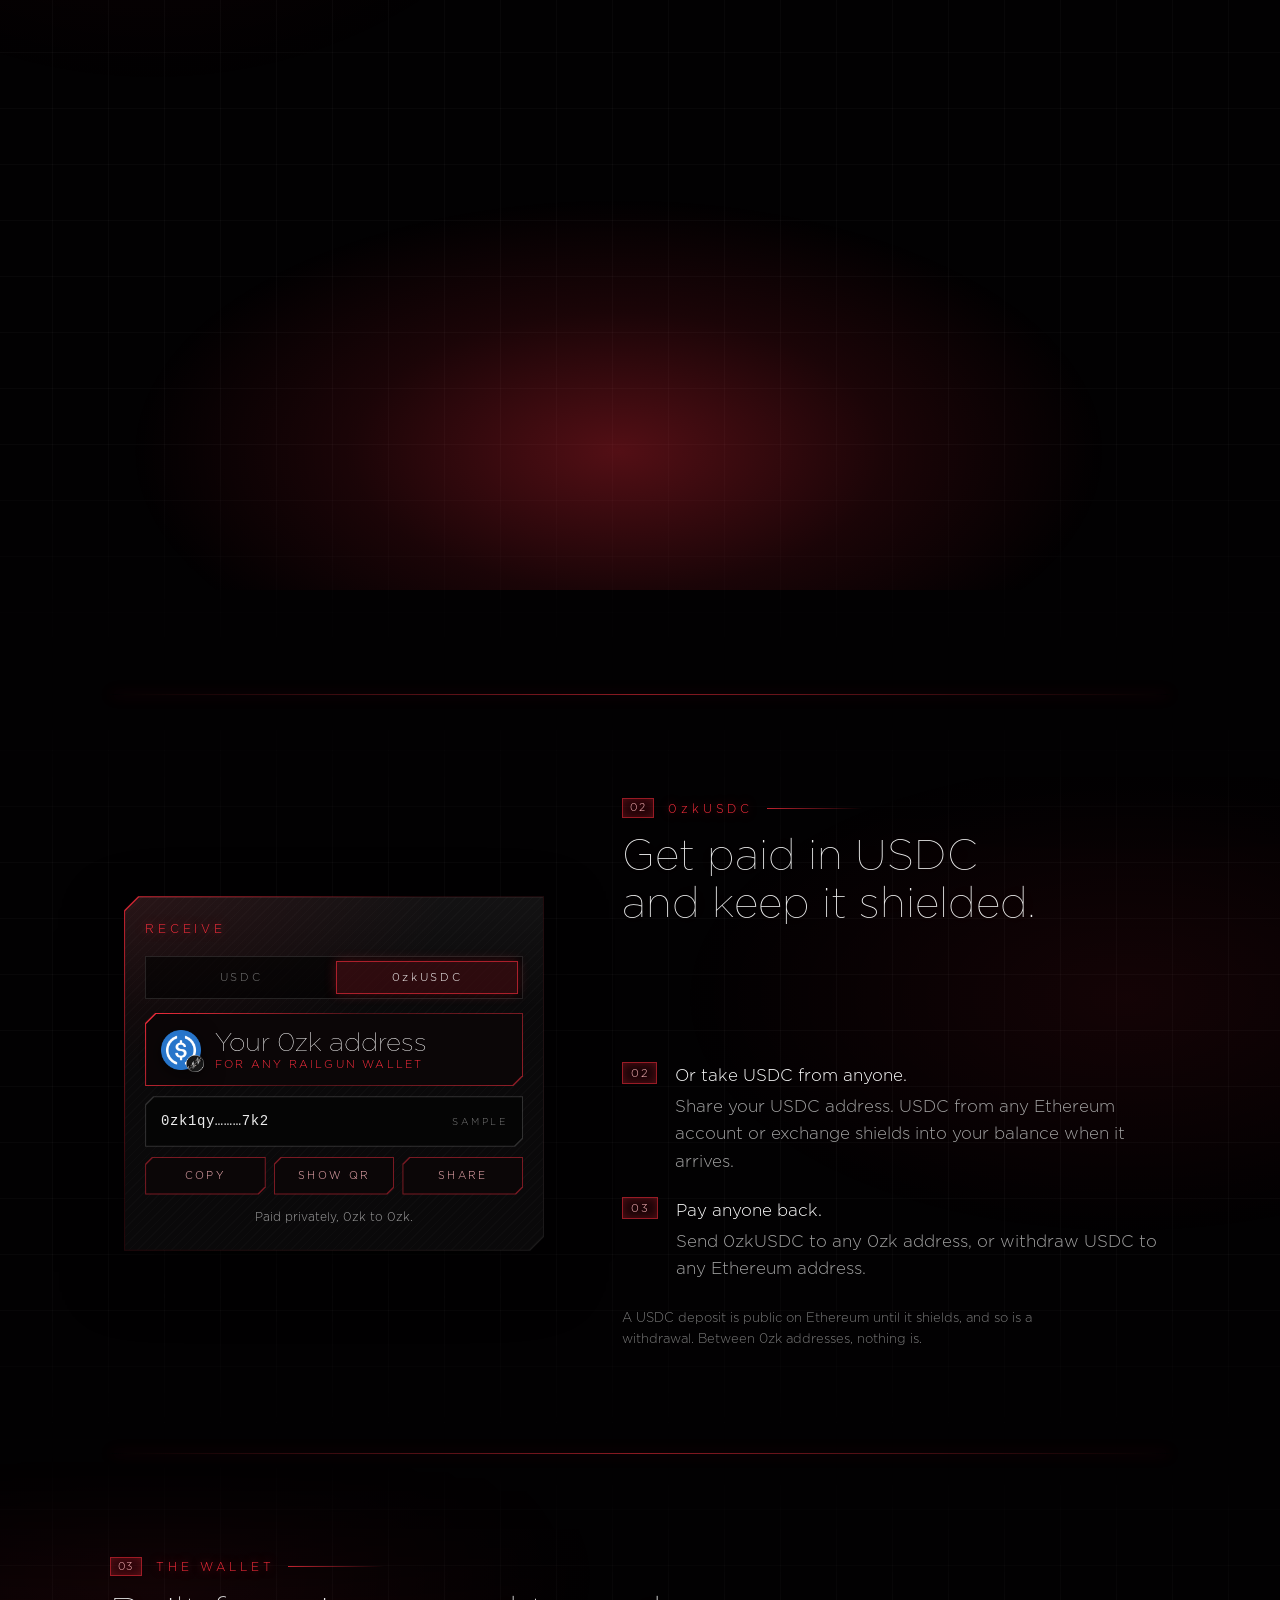
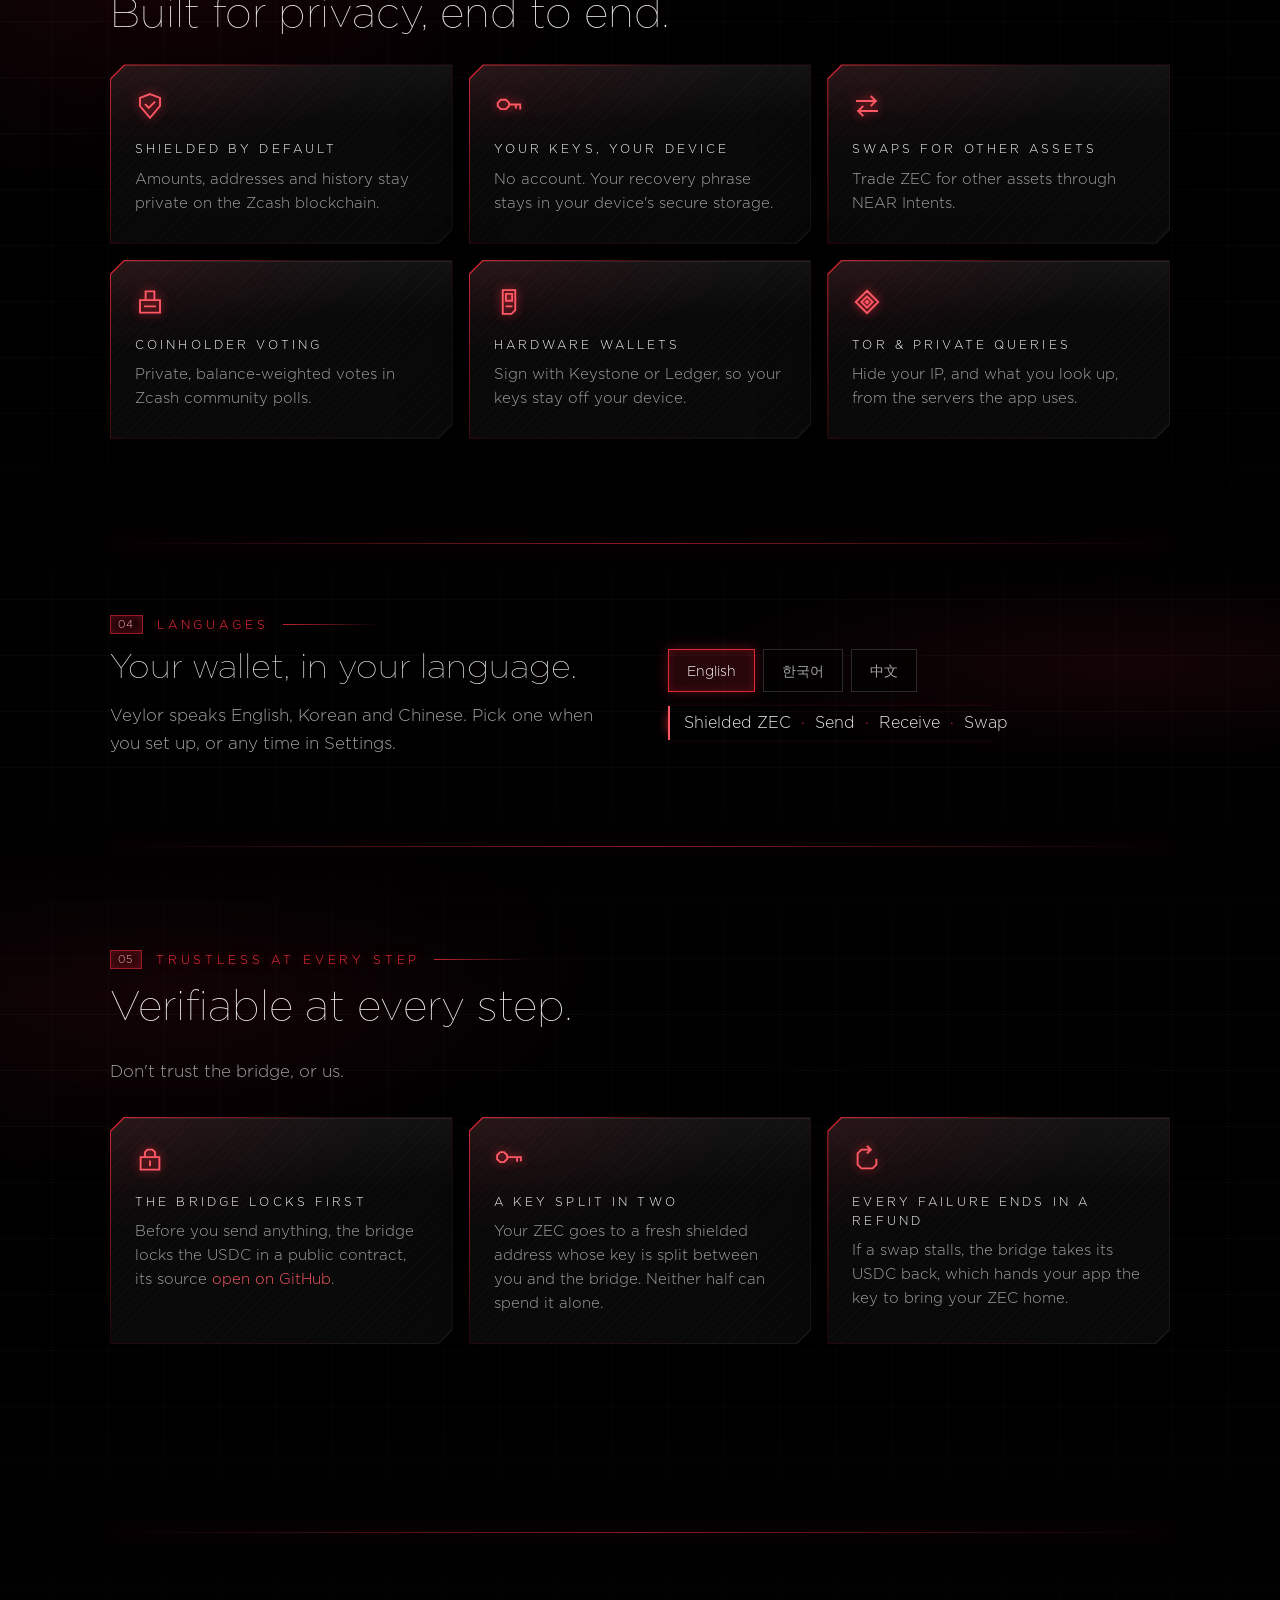
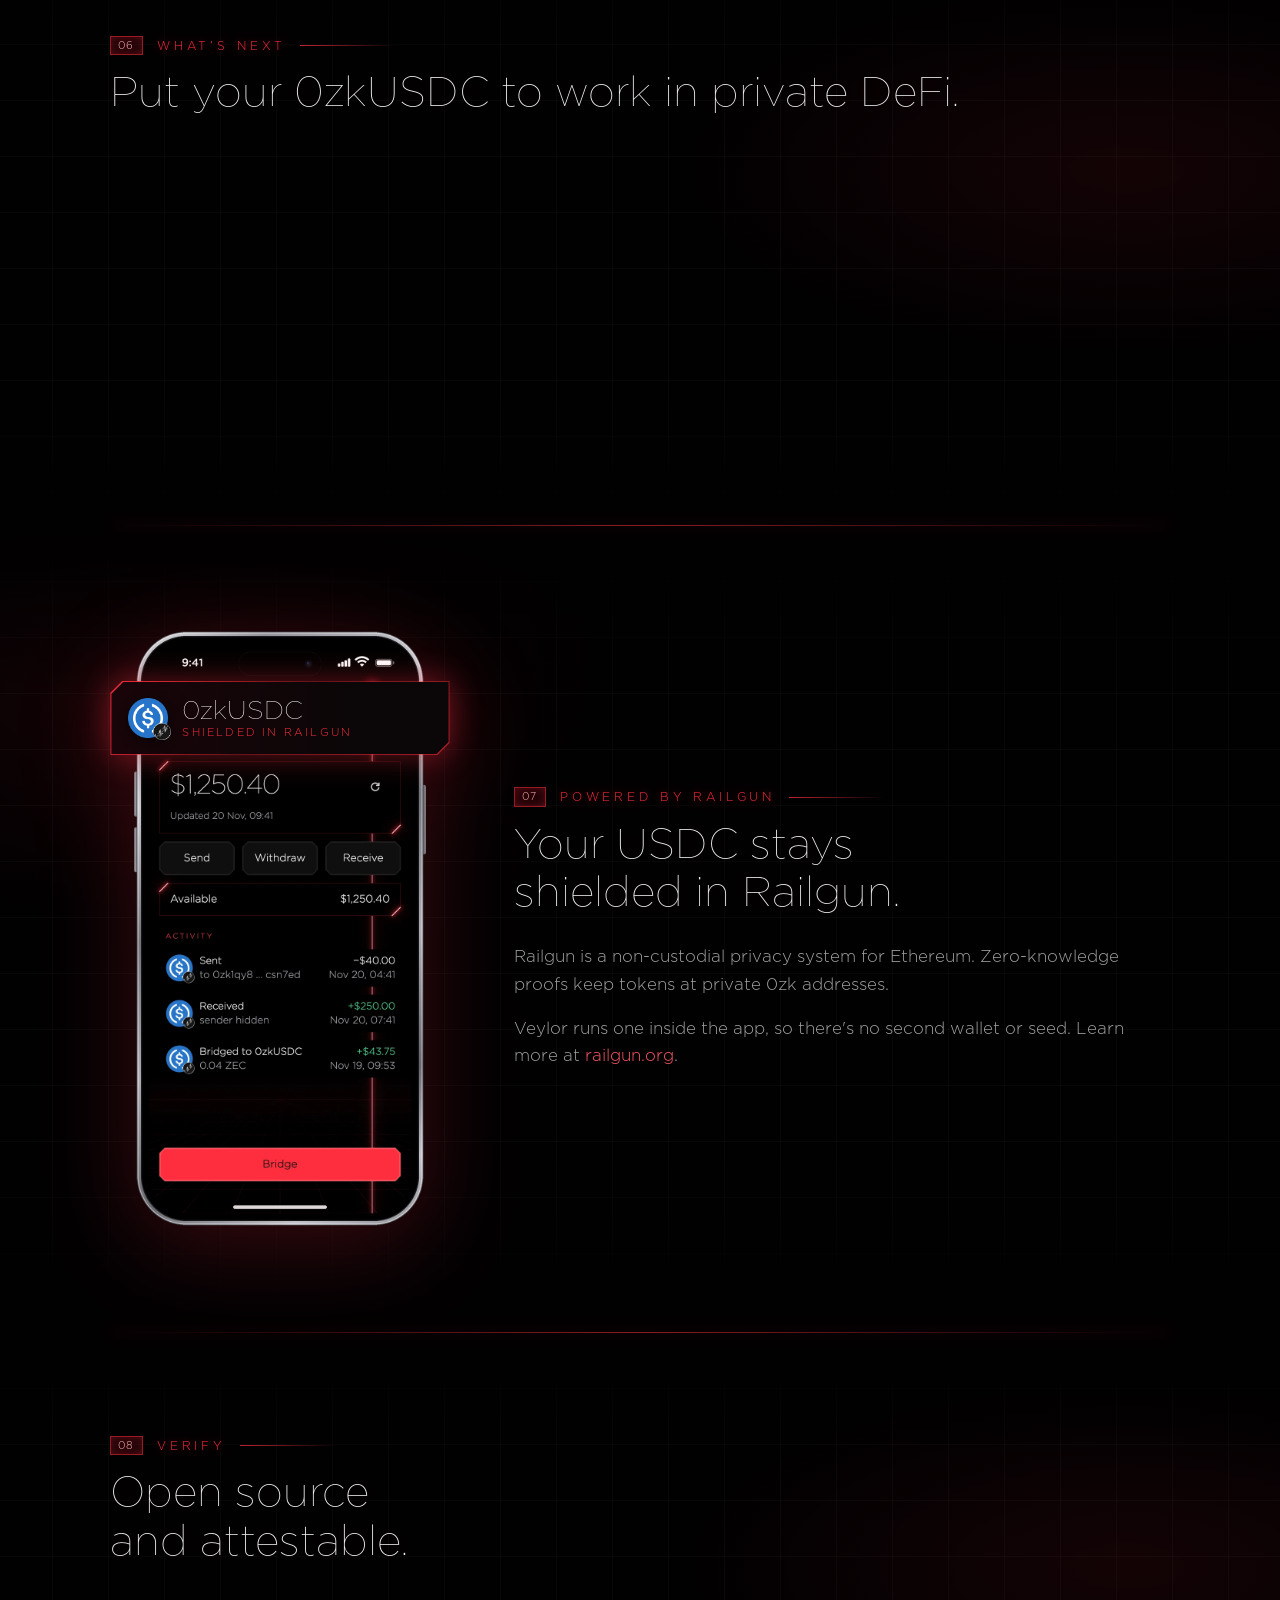
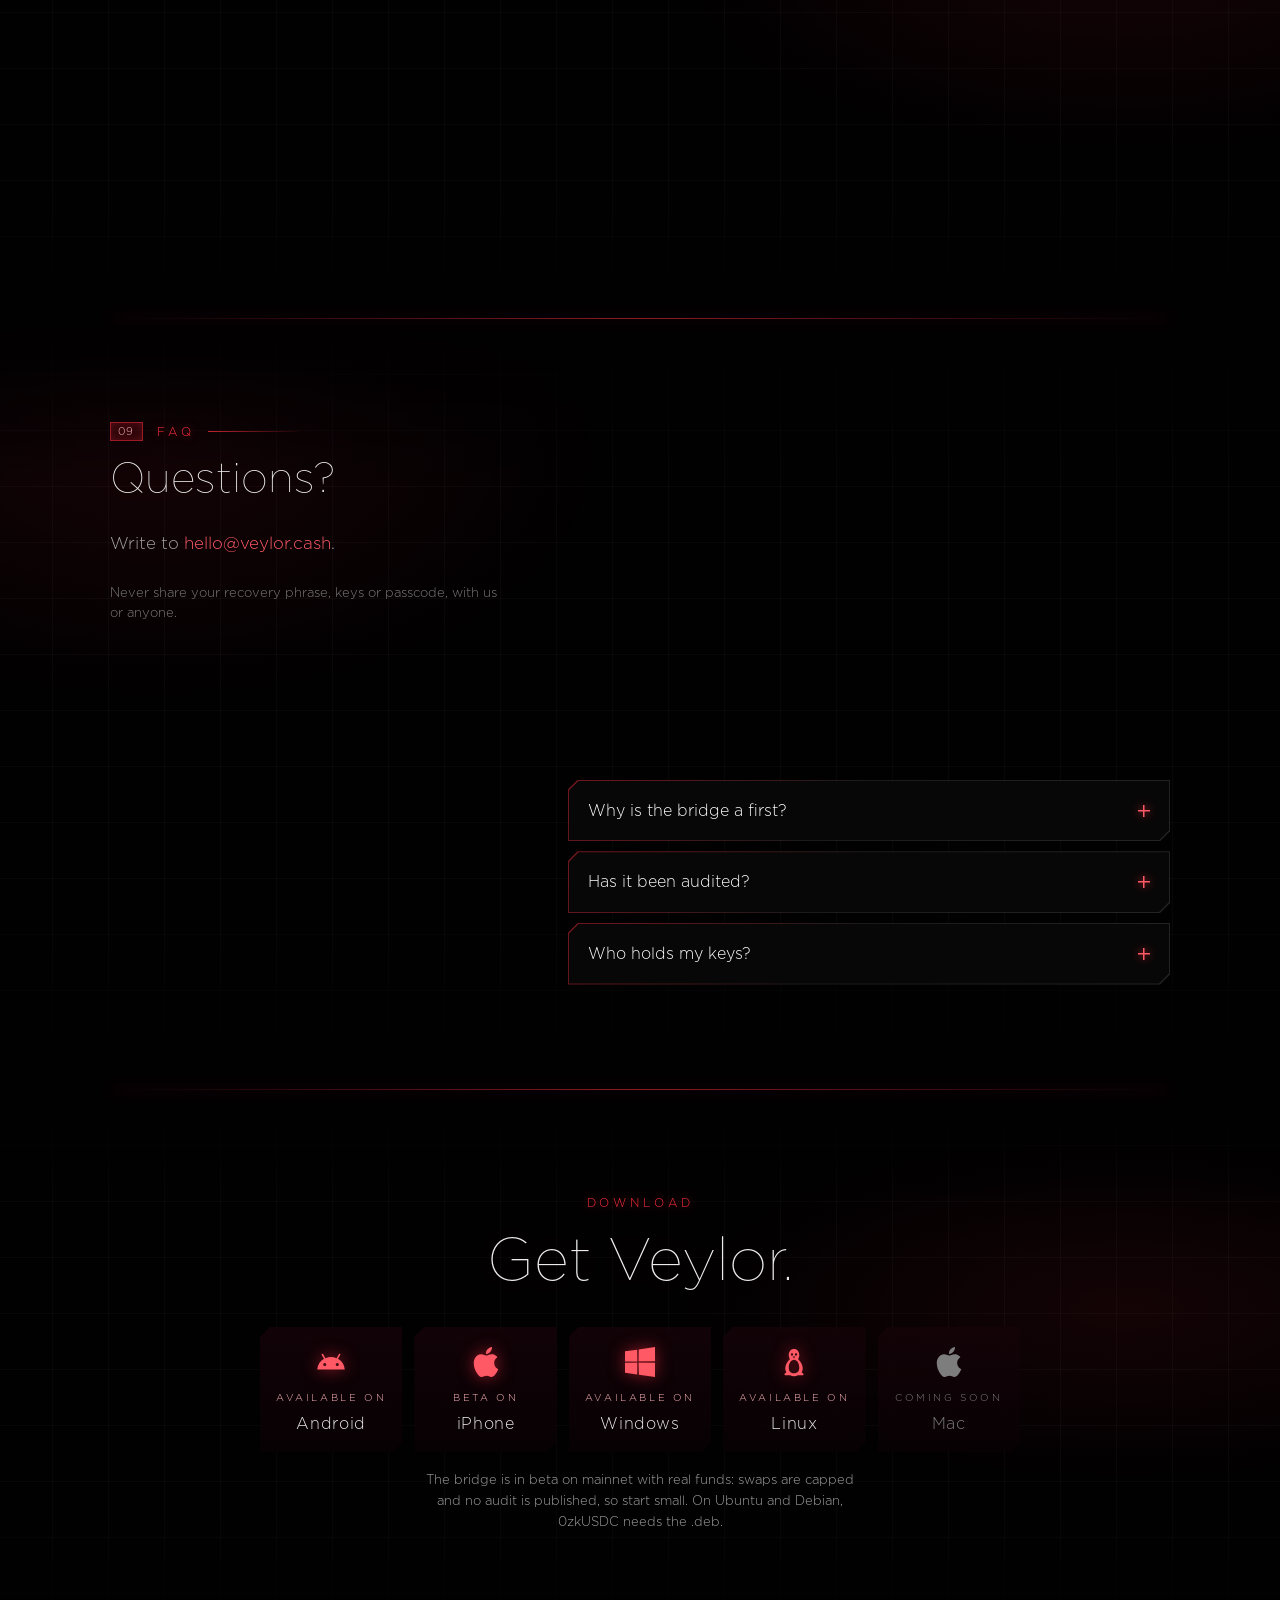
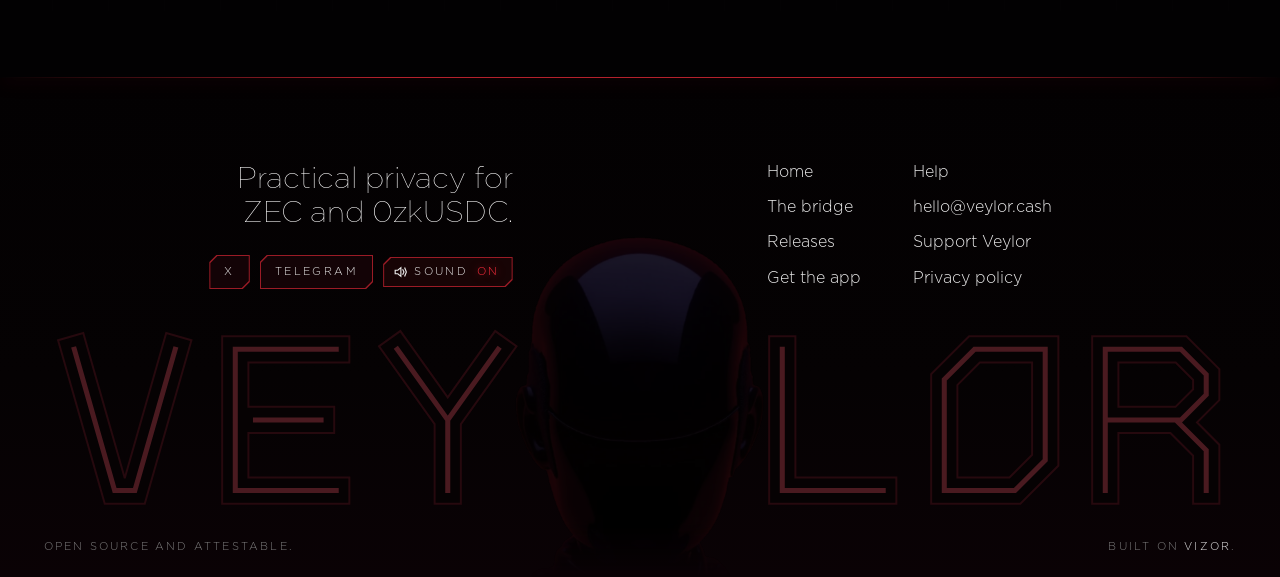
==== commit 839d9449: "Home: the app's screens in a laptop and a phone, and they stand still The screenshots' frames took t" ====
--- a/index.html
+++ b/index.html
@@ -108,19 +108,16 @@
   <section class="section" id="wallet" aria-labelledby="wallet-title">
     <p class="hud sec">A new kind of wallet</p>
     <h2 class="title" id="wallet-title">Hold, send and swap ZEC and 0zkUSDC atomically.</h2>
-    <div class="band top">
-      <p class="prose reveal">Both live in one open-source wallet, backed by verifiable atomic swaps on Ethereum and Zcash.</p>
-      <ul class="ticks reveal">
+    <p class="prose reveal">Both live in one open-source wallet, backed by verifiable atomic swaps on Ethereum and Zcash.</p>
+    <ul class="ticks two reveal">
       <li><strong>Native shielded ZEC.</strong> Held in Zcash&rsquo;s own shielded pool, private by default.</li>
       <li><strong>0zkUSDC through Railgun.</strong> USDC shielded on Ethereum, at your own private 0zk address.</li>
       <li><strong>A bridge built in.</strong> Swap one for the other without leaving the app, with no custodian.</li>
       <li><strong>One recovery phrase.</strong> It restores both, so keep a copy offline.</li>
-      </ul>
-    </div>
+    </ul>
     <figure class="app-shots reveal">
-      <div class="shot shot-desk plate"><img src="/art/app-desktop.webp" width="2160" height="1400" alt="Veylor on desktop: a shielded ZEC balance with its chart, Send and Receive, and recent shielded activity" loading="lazy" decoding="async"></div>
-      <div class="shot shot-phone plate"><img src="/art/app-phone.webp" width="786" height="1624" alt="Veylor on a phone: the same balance, with Send, Receive and Swap" loading="lazy" decoding="async"></div>
-      <figcaption class="fine">The app itself, with sample balances.</figcaption>
+      <img class="device-laptop" src="/art/app-desktop.webp" width="2240" height="1297" alt="Veylor on a laptop: a shielded ZEC balance with its chart, Send and Receive, and recent shielded activity" loading="lazy" decoding="async">
+      <img class="device-phone" src="/art/app-phone.webp" width="660" height="1353" alt="Veylor on a phone: the same balance, with Send, Receive and Swap" loading="lazy" decoding="async">
     </figure>
   </section>
 
@@ -279,21 +276,16 @@
 
   <section class="section" id="railgun" aria-labelledby="railgun-title">
     <div class="railgun">
-      <figure class="shot shot-0zk plate reveal"><img src="/art/app-0zkusdc.webp" width="900" height="1297" alt="0zkUSDC in Veylor: the balance, Send, Withdraw and Receive, and activity with the sender hidden" loading="lazy" decoding="async"></figure>
+      <figure class="device-0zk reveal">
+        <img src="/art/app-0zkusdc.webp" width="760" height="1558" alt="0zkUSDC in Veylor: the balance, Send, Withdraw and Receive, activity with the sender hidden, and Bridge" loading="lazy" decoding="async">
+        <figcaption class="device-tag asset plate"><span class="token-logo"><img src="/logos/usdc.webp" width="40" height="40" alt=""><img class="token-badge" src="/logos/railgun-badge.webp" width="18" height="18" alt=""></span><span class="asset-name">0zkUSDC</span><span class="asset-where">Shielded in Railgun</span></figcaption>
+      </figure>
       <div class="reveal">
         <p class="hud sec">Powered by Railgun</p>
         <h2 class="title" id="railgun-title">Your USDC stays shielded in Railgun.</h2>
         <div class="prose">
           <p>Railgun is a non-custodial privacy system for Ethereum. Zero-knowledge proofs keep tokens at private 0zk addresses.</p>
           <p>Veylor runs one inside the app, so there's no second wallet or seed. Learn more at <a href="https://railgun.org/">railgun.org</a>.</p>
-        </div>
-        <div class="pool plate">
-          <span class="token-logo"><img src="/logos/usdc.webp" width="52" height="52" alt=""><img class="token-badge" src="/logos/railgun-badge.webp" width="23" height="23" alt=""></span>
-          <span class="pool-text">
-            <span class="hud">The pool Veylor uses</span>
-            <span class="pool-name">0zkUSDC</span>
-            <span class="pool-desc">USDC in Railgun's shielded pool. It carries Railgun's badge in the app.</span>
-          </span>
         </div>
       </div>
     </div>
--- a/site.css
+++ b/site.css
@@ -513,14 +513,6 @@
 /* ---------- Railgun ---------- */
 .railgun { display: grid; gap: 32px; align-items: center; }
 @media (min-width: 760px) { .railgun { grid-template-columns: minmax(0, 340px) minmax(0, 1fr); gap: 64px; } }
-.pool {
-  display: grid; grid-template-columns: auto minmax(0, 1fr); column-gap: 18px; align-items: center;
-  max-width: 560px; margin-top: 28px; padding: 16px 20px 16px 18px; --edge: var(--lit-edge); --fill: #0b0607;
-}
-.pool .token-logo { width: 52px; height: 52px; }
-.pool-text { display: block; min-width: 0; }
-.pool-name { display: block; margin-top: 4px; font-weight: 100; font-size: 26px; line-height: 1.15; color: #fff; }
-.pool-desc { display: block; margin-top: 4px; font-size: 14px; line-height: 1.5; color: var(--muted); }
 
 /* ---------- Get Veylor ---------- */
 .beta { text-align: center; }
@@ -1072,22 +1064,17 @@
 .term .link-hud { margin: 4px 22px 0; font-size: 11px; }
 
 /* ---------- The app's own screens, from its capture tool, with sample data ---------- */
-.band.top { align-items: start; }
-.band.top .ticks { margin-top: 4px; }
-.app-shots { position: relative; margin: 56px 0 0; }
-.shot { margin: 0; --c: 18px; --edge: var(--lit-edge); --fill: #000; --in: 10px; padding: var(--in); }
-.shot img {
-  display: block; width: 100%; height: auto; --k: calc(var(--c) - var(--in));
-  clip-path: polygon(var(--k) 0, 100% 0, 100% calc(100% - var(--k)), calc(100% - var(--k)) 100%, 0 100%, 0 var(--k));
-}
-.shot-desk { width: 89%; filter: drop-shadow(0 24px 60px rgba(255, 46, 62, 0.2)); }
-.shot.shot-phone { position: absolute; right: 0; bottom: -18px; width: 25.5%; --c: 24px; --in: 9px; --fill: #060304; filter: drop-shadow(-16px 20px 36px rgba(0, 0, 0, 0.95)) drop-shadow(0 0 28px rgba(255, 46, 62, 0.3)); }
-.app-shots .fine { margin-top: 20px; }
-.shot-0zk { width: 100%; max-width: 340px; justify-self: center; filter: drop-shadow(0 20px 50px rgba(255, 46, 62, 0.18)); }
-/* The screen runs on past both edges. */
-.shot-0zk img { -webkit-mask-image: linear-gradient(to bottom, transparent, #000 7%, #000 88%, transparent); mask-image: linear-gradient(to bottom, transparent, #000 7%, #000 88%, transparent); }
+.ticks.two { max-width: none; gap: 16px 56px; }
+@media (min-width: 760px) { .ticks.two { grid-template-columns: 1fr 1fr; } }
+.app-shots { position: relative; isolation: isolate; margin: 60px 0 0; }
+.app-shots::before { content: ""; position: absolute; z-index: -1; left: 0; right: 0; bottom: 0; height: 70%; background: radial-gradient(46% 62% at 48% 66%, rgba(255, 46, 62, 0.32), rgba(255, 46, 62, 0.1) 55%, transparent 100%); }
+.device-laptop { display: block; width: 95%; height: auto; }
+.device-phone { position: absolute; right: 0; bottom: -22px; width: 21.5%; height: auto; filter: drop-shadow(-14px 18px 28px rgba(0, 0, 0, 0.9)); }
+.device-0zk { position: relative; margin: 0; width: 86%; max-width: 306px; justify-self: center; filter: drop-shadow(0 18px 46px rgba(255, 46, 62, 0.22)); }
+.device-0zk > img { display: block; width: 100%; height: auto; }
+/* A tag pinned across the phone, over its screen's own title. */
+.device-tag.asset { position: absolute; left: -8%; right: -8%; top: 8.7%; height: 12.4%; padding: 0 18px; align-content: center; --c: 12px; --fill: linear-gradient(90deg, #1a050a, #0b0607 70%); filter: drop-shadow(0 0 16px rgba(255, 46, 62, 0.42)); }
 @media (max-width: 760px) {
-  .shot-desk { display: none; }
-  .shot.shot-phone { position: relative; bottom: auto; width: min(76vw, 290px); margin: 0 auto; }
-  .app-shots .fine { text-align: center; max-width: none; }
-}
+  .device-laptop { display: none; }
+  .device-phone { position: static; display: block; width: min(70vw, 276px); margin: 0 auto; }
+}
